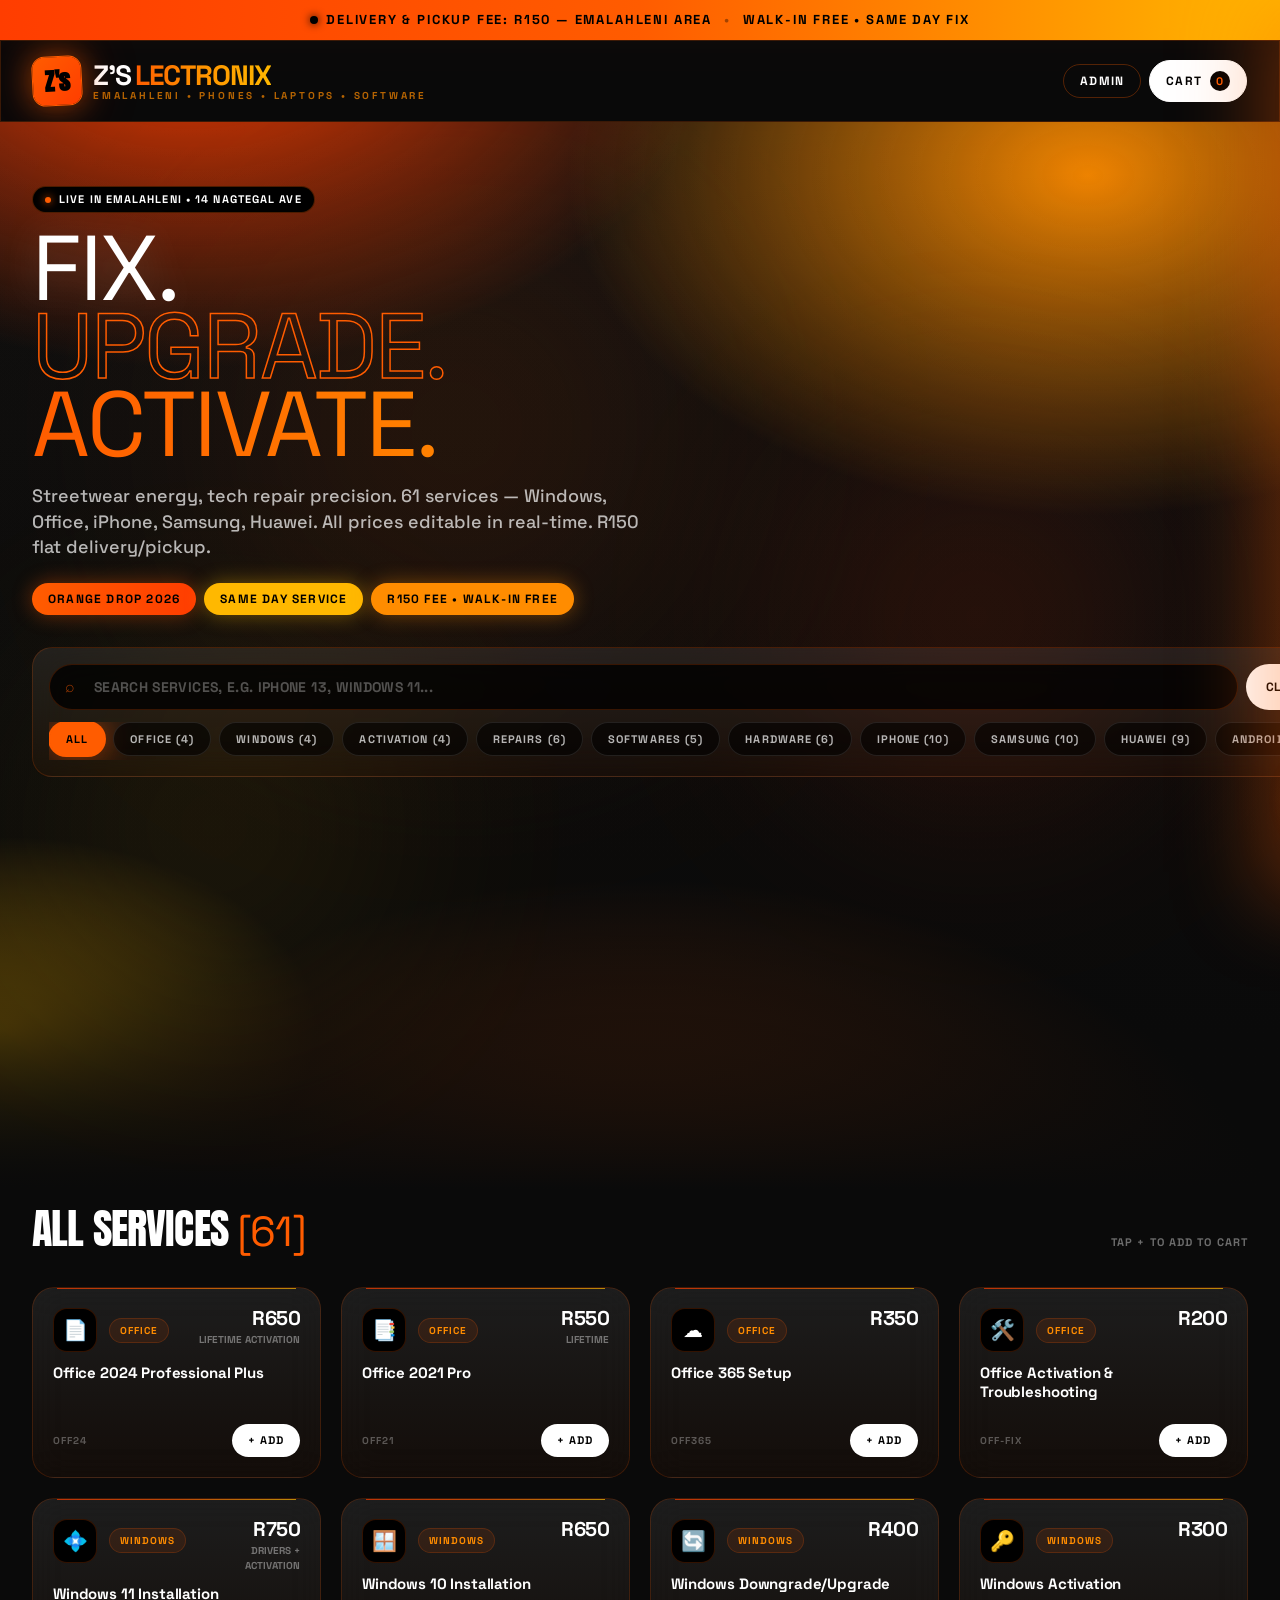
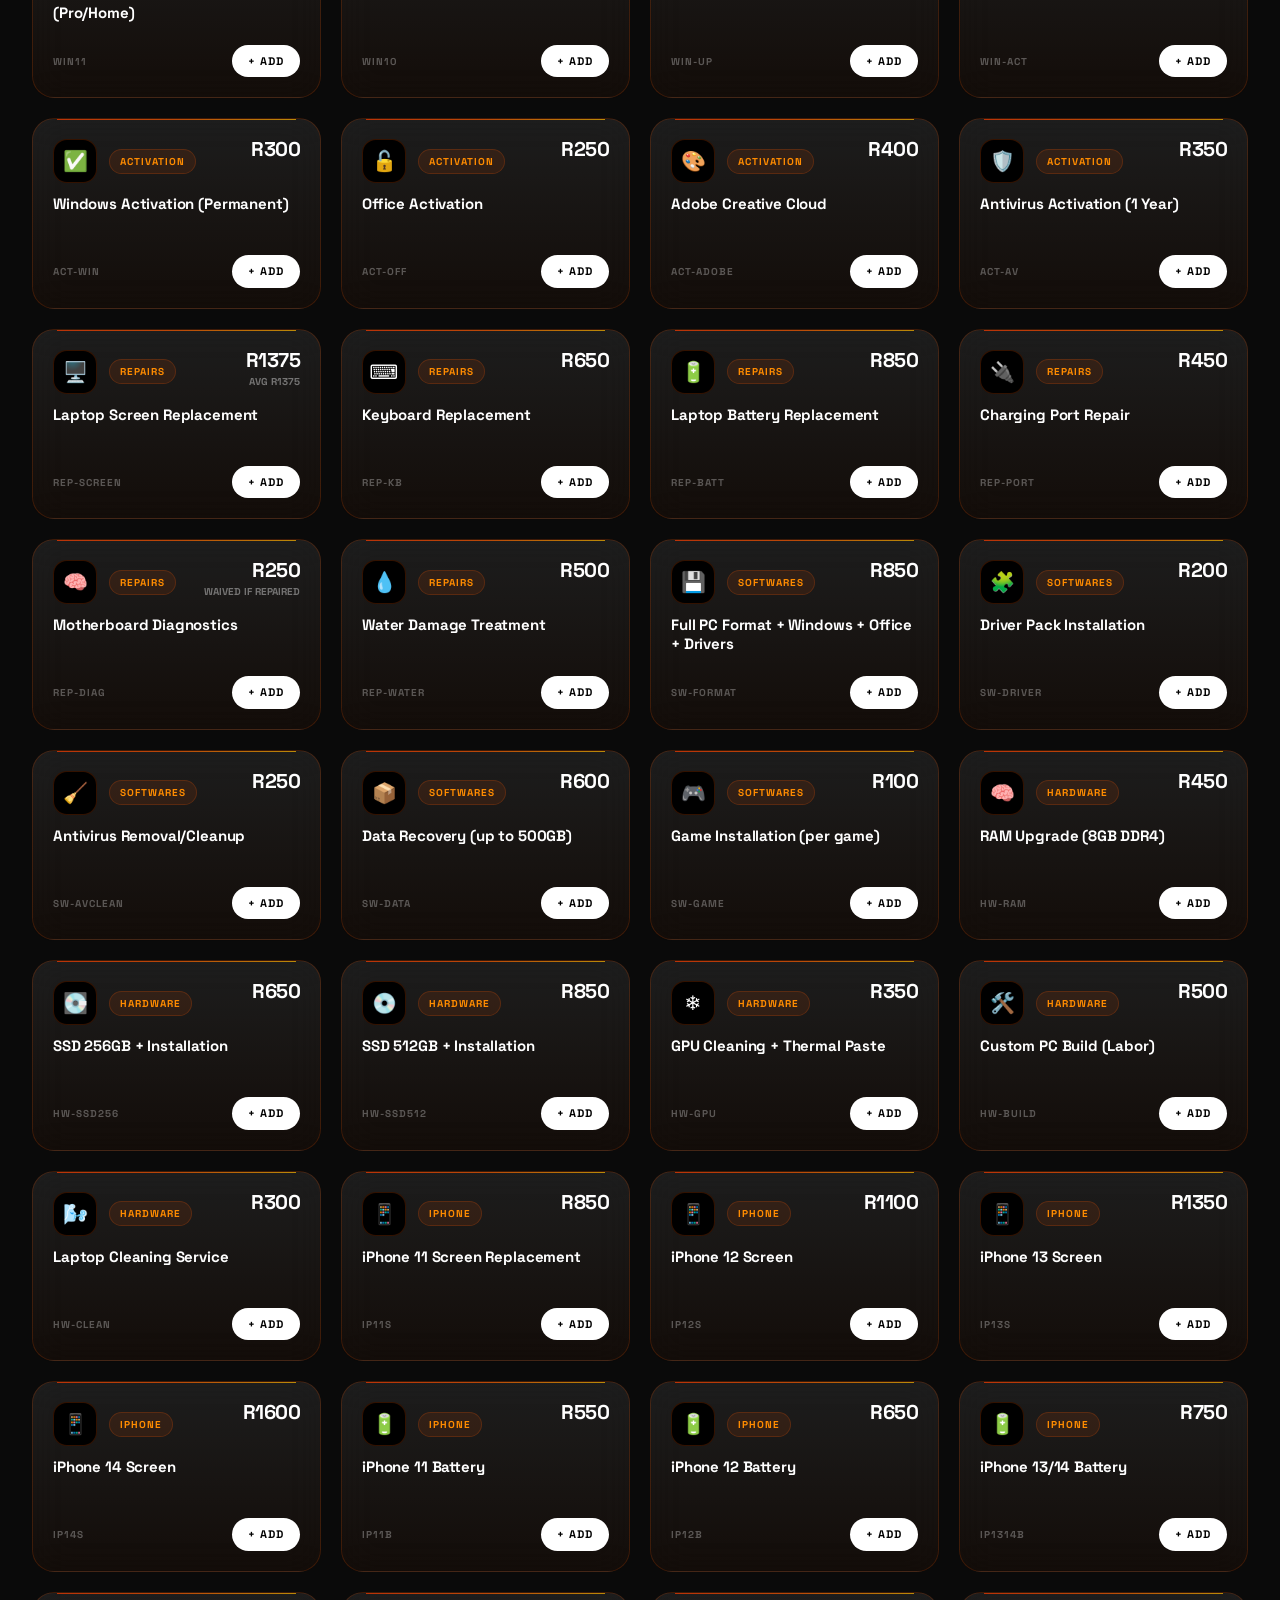
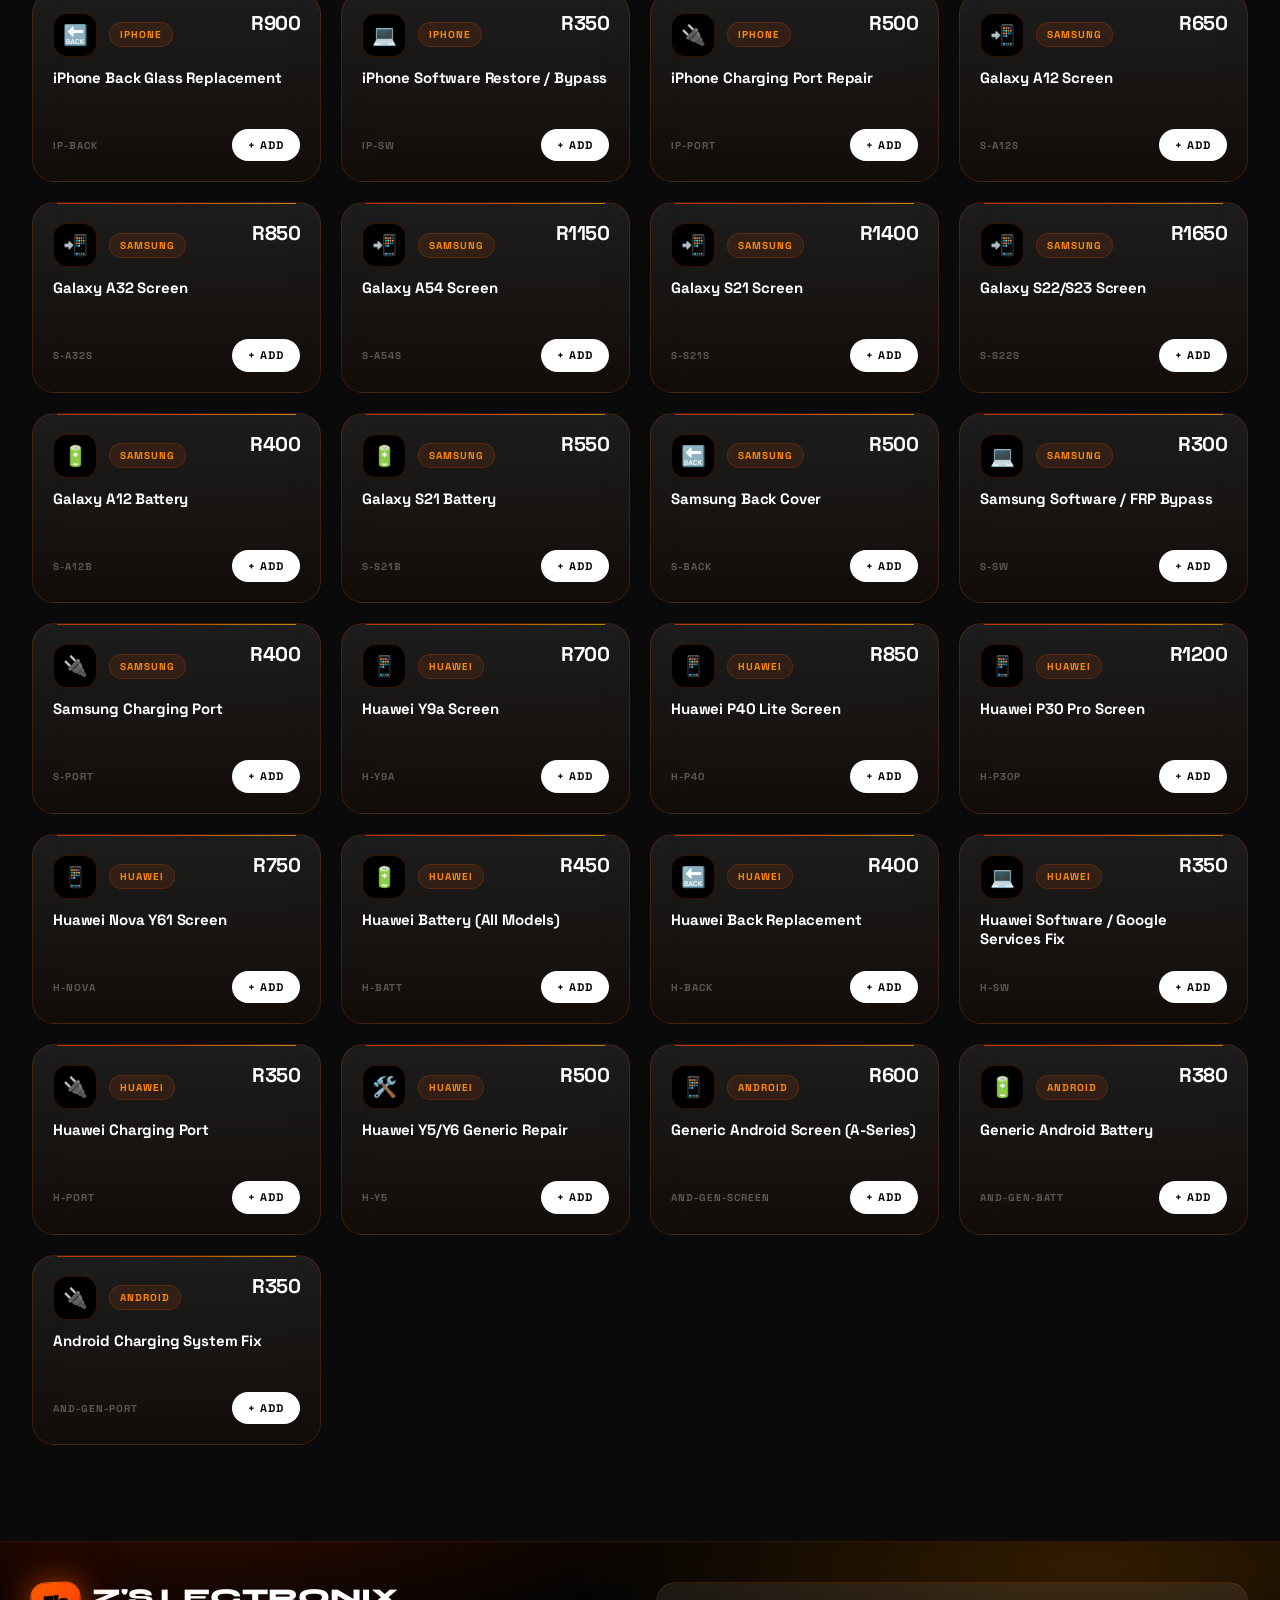
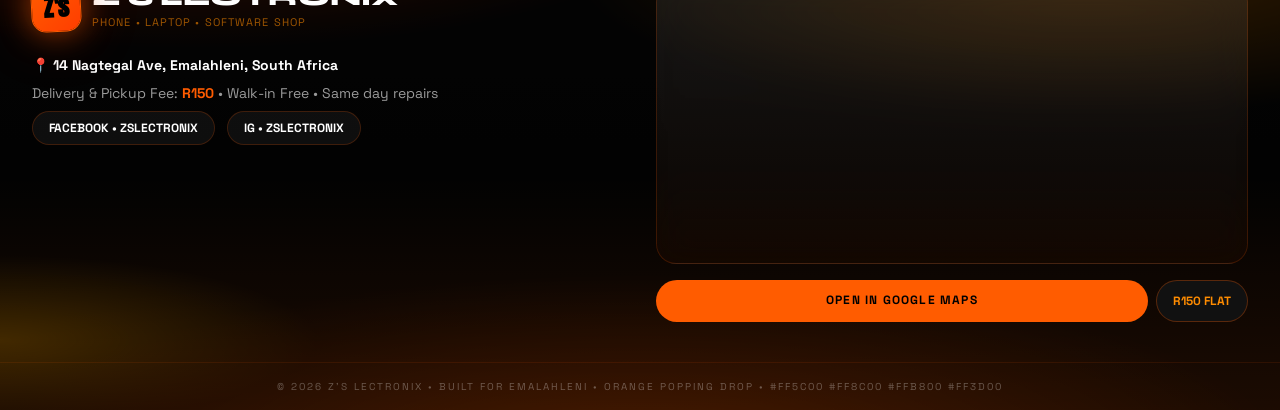
==== Lectronix-Popping-Store (2).html @ a2799ff1 "Add files via upload" ====
<!DOCTYPE html>
<html lang="en">
<head>
  <meta charset="UTF-8">
  <meta name="viewport" content="width=device-width, initial-scale=1">
  <title>React Artifact</title>
  <style>*,:after,:before{--tw-border-spacing-x:0;--tw-border-spacing-y:0;--tw-translate-x:0;--tw-translate-y:0;--tw-rotate:0;--tw-skew-x:0;--tw-skew-y:0;--tw-scale-x:1;--tw-scale-y:1;--tw-pan-x: ;--tw-pan-y: ;--tw-pinch-zoom: ;--tw-scroll-snap-strictness:proximity;--tw-gradient-from-position: ;--tw-gradient-via-position: ;--tw-gradient-to-position: ;--tw-ordinal: ;--tw-slashed-zero: ;--tw-numeric-figure: ;--tw-numeric-spacing: ;--tw-numeric-fraction: ;--tw-ring-inset: ;--tw-ring-offset-width:0px;--tw-ring-offset-color:#fff;--tw-ring-color:rgba(59,130,246,.5);--tw-ring-offset-shadow:0 0 #0000;--tw-ring-shadow:0 0 #0000;--tw-shadow:0 0 #0000;--tw-shadow-colored:0 0 #0000;--tw-blur: ;--tw-brightness: ;--tw-contrast: ;--tw-grayscale: ;--tw-hue-rotate: ;--tw-invert: ;--tw-saturate: ;--tw-sepia: ;--tw-drop-shadow: ;--tw-backdrop-blur: ;--tw-backdrop-brightness: ;--tw-backdrop-contrast: ;--tw-backdrop-grayscale: ;--tw-backdrop-hue-rotate: ;--tw-backdrop-invert: ;--tw-backdrop-opacity: ;--tw-backdrop-saturate: ;--tw-backdrop-sepia: ;--tw-contain-size: ;--tw-contain-layout: ;--tw-contain-paint: ;--tw-contain-style: }::backdrop{--tw-border-spacing-x:0;--tw-border-spacing-y:0;--tw-translate-x:0;--tw-translate-y:0;--tw-rotate:0;--tw-skew-x:0;--tw-skew-y:0;--tw-scale-x:1;--tw-scale-y:1;--tw-pan-x: ;--tw-pan-y: ;--tw-pinch-zoom: ;--tw-scroll-snap-strictness:proximity;--tw-gradient-from-position: ;--tw-gradient-via-position: ;--tw-gradient-to-position: ;--tw-ordinal: ;--tw-slashed-zero: ;--tw-numeric-figure: ;--tw-numeric-spacing: ;--tw-numeric-fraction: ;--tw-ring-inset: ;--tw-ring-offset-width:0px;--tw-ring-offset-color:#fff;--tw-ring-color:rgba(59,130,246,.5);--tw-ring-offset-shadow:0 0 #0000;--tw-ring-shadow:0 0 #0000;--tw-shadow:0 0 #0000;--tw-shadow-colored:0 0 #0000;--tw-blur: ;--tw-brightness: ;--tw-contrast: ;--tw-grayscale: ;--tw-hue-rotate: ;--tw-invert: ;--tw-saturate: ;--tw-sepia: ;--tw-drop-shadow: ;--tw-backdrop-blur: ;--tw-backdrop-brightness: ;--tw-backdrop-contrast: ;--tw-backdrop-grayscale: ;--tw-backdrop-hue-rotate: ;--tw-backdrop-invert: ;--tw-backdrop-opacity: ;--tw-backdrop-saturate: ;--tw-backdrop-sepia: ;--tw-contain-size: ;--tw-contain-layout: ;--tw-contain-paint: ;--tw-contain-style: }/*! tailwindcss v3.4.18 | MIT License | https://tailwindcss.com*/*,:after,:before{box-sizing:border-box;border:0 solid #e5e7eb}:after,:before{--tw-content:""}:host,html{line-height:1.5;-webkit-text-size-adjust:100%;-moz-tab-size:4;-o-tab-size:4;tab-size:4;font-family:ui-sans-serif,system-ui,sans-serif,Apple Color Emoji,Segoe UI Emoji,Segoe UI Symbol,Noto Color Emoji;font-feature-settings:normal;font-variation-settings:normal;-webkit-tap-highlight-color:transparent}body{line-height:inherit}hr{height:0;color:inherit;border-top-width:1px}abbr:where([title]){-webkit-text-decoration:underline dotted;text-decoration:underline dotted}h1,h2,h3,h4,h5,h6{font-size:inherit;font-weight:inherit}a{color:inherit;text-decoration:inherit}b,strong{font-weight:bolder}code,kbd,pre,samp{font-family:ui-monospace,SFMono-Regular,Menlo,Monaco,Consolas,Liberation Mono,Courier New,monospace;font-feature-settings:normal;font-variation-settings:normal;font-size:1em}small{font-size:80%}sub,sup{font-size:75%;line-height:0;position:relative;vertical-align:baseline}sub{bottom:-.25em}sup{top:-.5em}table{text-indent:0;border-color:inherit;border-collapse:collapse}button,input,optgroup,select,textarea{font-family:inherit;font-feature-settings:inherit;font-variation-settings:inherit;font-size:100%;font-weight:inherit;line-height:inherit;letter-spacing:inherit;color:inherit;margin:0;padding:0}button,select{text-transform:none}button,input:where([type=button]),input:where([type=reset]),input:where([type=submit]){-webkit-appearance:button;background-color:transparent;background-image:none}:-moz-focusring{outline:auto}:-moz-ui-invalid{box-shadow:none}progress{vertical-align:baseline}::-webkit-inner-spin-button,::-webkit-outer-spin-button{height:auto}[type=search]{-webkit-appearance:textfield;outline-offset:-2px}::-webkit-search-decoration{-webkit-appearance:none}::-webkit-file-upload-button{-webkit-appearance:button;font:inherit}summary{display:list-item}blockquote,dd,dl,figure,h1,h2,h3,h4,h5,h6,hr,p,pre{margin:0}fieldset{margin:0}fieldset,legend{padding:0}menu,ol,ul{list-style:none;margin:0;padding:0}dialog{padding:0}textarea{resize:vertical}input::-moz-placeholder,textarea::-moz-placeholder{opacity:1;color:#9ca3af}input::placeholder,textarea::placeholder{opacity:1;color:#9ca3af}[role=button],button{cursor:pointer}:disabled{cursor:default}audio,canvas,embed,iframe,img,object,svg,video{display:block;vertical-align:middle}img,video{max-width:100%;height:auto}[hidden]:where(:not([hidden=until-found])){display:none}.pointer-events-none{pointer-events:none}.pointer-events-auto{pointer-events:auto}.fixed{position:fixed}.absolute{position:absolute}.relative{position:relative}.sticky{position:sticky}.inset-0{inset:0}.-bottom-12{bottom:-3rem}.-left-12{left:-3rem}.-right-10{right:-2.5rem}.-right-16{right:-4rem}.-right-8{right:-2rem}.-top-10{top:-2.5rem}.-top-16{top:-4rem}.-top-8{top:-2rem}.bottom-6{bottom:1.5rem}.bottom-\[20\%\]{bottom:20%}.left-1\/2{left:50%}.left-4{left:1rem}.left-6{left:1.5rem}.left-\[20\%\]{left:20%}.left-\[5\%\]{left:5%}.right-0{right:0}.right-6{right:1.5rem}.right-\[10\%\]{right:10%}.top-0{top:0}.top-1\/2{top:50%}.top-\[10\%\]{top:10%}.top-\[30\%\]{top:30%}.-z-10{z-index:-10}.z-\[100\]{z-index:100}.z-\[60\]{z-index:60}.z-\[80\]{z-index:80}.z-\[90\]{z-index:90}.z-\[95\]{z-index:95}.mx-auto{margin-right:auto}.ml-auto,.mx-auto{margin-left:auto}.mt-0\.5{margin-top:.125rem}.mt-1{margin-top:.25rem}.mt-2{margin-top:.5rem}.mt-3{margin-top:.75rem}.mt-4{margin-top:1rem}.mt-5{margin-top:1.25rem}.mt-6{margin-top:1.5rem}.mt-8{margin-top:2rem}.mt-auto{margin-top:auto}.block{display:block}.flex{display:flex}.inline-flex{display:inline-flex}.grid{display:grid}.hidden{display:none}.h-1\.5{height:.375rem}.h-10{height:2.5rem}.h-11{height:2.75rem}.h-12{height:3rem}.h-2{height:.5rem}.h-32{height:8rem}.h-48{height:12rem}.h-5{height:1.25rem}.h-6{height:1.5rem}.h-64{height:16rem}.h-7{height:1.75rem}.h-9{height:2.25rem}.h-\[1px\]{height:1px}.h-\[200px\]{height:200px}.h-\[280px\]{height:280px}.h-\[300px\]{height:300px}.h-\[350px\]{height:350px}.h-\[400px\]{height:400px}.h-full{height:100%}.max-h-\[260px\]{max-height:260px}.min-h-\[48px\]{min-height:48px}.min-h-screen{min-height:100vh}.w-1\.5{width:.375rem}.w-10{width:2.5rem}.w-11{width:2.75rem}.w-12{width:3rem}.w-2{width:.5rem}.w-32{width:8rem}.w-48{width:12rem}.w-5{width:1.25rem}.w-6{width:1.5rem}.w-64{width:16rem}.w-7{width:1.75rem}.w-9{width:2.25rem}.w-\[300px\]{width:300px}.w-\[350px\]{width:350px}.w-\[400px\]{width:400px}.w-\[84px\]{width:84px}.w-full{width:100%}.min-w-0{min-width:0}.max-w-\[1440px\]{max-width:1440px}.max-w-\[380px\]{max-width:380px}.max-w-\[440px\]{max-width:440px}.max-w-\[52ch\]{max-width:52ch}.max-w-\[560px\]{max-width:560px}.max-w-full{max-width:100%}.flex-1{flex:1 1 0%}.-translate-x-1\/2{--tw-translate-x:-50%}.-translate-x-1\/2,.-translate-y-1\/2{transform:translate(var(--tw-translate-x),var(--tw-translate-y)) rotate(var(--tw-rotate)) skewX(var(--tw-skew-x)) skewY(var(--tw-skew-y)) scaleX(var(--tw-scale-x)) scaleY(var(--tw-scale-y))}.-translate-y-1\/2{--tw-translate-y:-50%}.translate-x-0{--tw-translate-x:0px}.translate-x-0,.translate-x-full{transform:translate(var(--tw-translate-x),var(--tw-translate-y)) rotate(var(--tw-rotate)) skewX(var(--tw-skew-x)) skewY(var(--tw-skew-y)) scaleX(var(--tw-scale-x)) scaleY(var(--tw-scale-y))}.translate-x-full{--tw-translate-x:100%}.-rotate-3{--tw-rotate:-3deg}.-rotate-3,.scale-125{transform:translate(var(--tw-translate-x),var(--tw-translate-y)) rotate(var(--tw-rotate)) skewX(var(--tw-skew-x)) skewY(var(--tw-skew-y)) scaleX(var(--tw-scale-x)) scaleY(var(--tw-scale-y))}.scale-125{--tw-scale-x:1.25;--tw-scale-y:1.25}.transform{transform:translate(var(--tw-translate-x),var(--tw-translate-y)) rotate(var(--tw-rotate)) skewX(var(--tw-skew-x)) skewY(var(--tw-skew-y)) scaleX(var(--tw-scale-x)) scaleY(var(--tw-scale-y))}@keyframes ping{75%,to{transform:scale(2);opacity:0}}.animate-ping{animation:ping 1s cubic-bezier(0,0,.2,1) infinite}@keyframes pulse{50%{opacity:.5}}.animate-pulse{animation:pulse 2s cubic-bezier(.4,0,.6,1) infinite}.grid-cols-1{grid-template-columns:repeat(1,minmax(0,1fr))}.grid-cols-2{grid-template-columns:repeat(2,minmax(0,1fr))}.grid-cols-3{grid-template-columns:repeat(3,minmax(0,1fr))}.flex-col{flex-direction:column}.flex-wrap{flex-wrap:wrap}.items-start{align-items:flex-start}.items-center{align-items:center}.items-baseline{align-items:baseline}.justify-center{justify-content:center}.justify-between{justify-content:space-between}.gap-1{gap:.25rem}.gap-2{gap:.5rem}.gap-3{gap:.75rem}.gap-4{gap:1rem}.gap-8{gap:2rem}.space-y-1>:not([hidden])~:not([hidden]){--tw-space-y-reverse:0;margin-top:calc(.25rem*(1 - var(--tw-space-y-reverse)));margin-bottom:calc(.25rem*var(--tw-space-y-reverse))}.space-y-2>:not([hidden])~:not([hidden]){--tw-space-y-reverse:0;margin-top:calc(.5rem*(1 - var(--tw-space-y-reverse)));margin-bottom:calc(.5rem*var(--tw-space-y-reverse))}.space-y-3>:not([hidden])~:not([hidden]){--tw-space-y-reverse:0;margin-top:calc(.75rem*(1 - var(--tw-space-y-reverse)));margin-bottom:calc(.75rem*var(--tw-space-y-reverse))}.space-y-4>:not([hidden])~:not([hidden]){--tw-space-y-reverse:0;margin-top:calc(1rem*(1 - var(--tw-space-y-reverse)));margin-bottom:calc(1rem*var(--tw-space-y-reverse))}.overflow-auto{overflow:auto}.overflow-hidden{overflow:hidden}.overflow-clip{overflow:clip}.truncate{overflow:hidden;text-overflow:ellipsis}.truncate,.whitespace-nowrap{white-space:nowrap}.whitespace-pre-wrap{white-space:pre-wrap}.rounded-\[12px\]{border-radius:12px}.rounded-\[14px\]{border-radius:14px}.rounded-\[16px\]{border-radius:16px}.rounded-\[18px\]{border-radius:18px}.rounded-\[20px\]{border-radius:20px}.rounded-\[22px\]{border-radius:22px}.rounded-\[24px\]{border-radius:24px}.rounded-full{border-radius:9999px}.border{border-width:1px}.border-0{border-width:0}.border-b{border-bottom-width:1px}.border-l{border-left-width:1px}.border-t{border-top-width:1px}.border-\[\#FF5C00\]{--tw-border-opacity:1;border-color:rgb(255 92 0/var(--tw-border-opacity,1))}.border-\[\#FF5C00\]\/10{border-color:rgba(255,92,0,.1)}.border-\[\#FF5C00\]\/20{border-color:rgba(255,92,0,.2)}.border-\[\#FF5C00\]\/30{border-color:rgba(255,92,0,.3)}.border-\[\#FF5C00\]\/40{border-color:rgba(255,92,0,.4)}.border-\[\#FF5C00\]\/50{border-color:rgba(255,92,0,.5)}.border-white{--tw-border-opacity:1;border-color:rgb(255 255 255/var(--tw-border-opacity,1))}.border-white\/10{border-color:hsla(0,0%,100%,.1)}.border-white\/15{border-color:hsla(0,0%,100%,.15)}.bg-\[\#0A0A0A\]{--tw-bg-opacity:1;background-color:rgb(10 10 10/var(--tw-bg-opacity,1))}.bg-\[\#111111\]{--tw-bg-opacity:1;background-color:rgb(17 17 17/var(--tw-bg-opacity,1))}.bg-\[\#111111\]\/60{background-color:hsla(0,0%,7%,.6)}.bg-\[\#111111\]\/80{background-color:hsla(0,0%,7%,.8)}.bg-\[\#111111\]\/90{background-color:hsla(0,0%,7%,.9)}.bg-\[\#FF3D00\]{--tw-bg-opacity:1;background-color:rgb(255 61 0/var(--tw-bg-opacity,1))}.bg-\[\#FF5C00\]{--tw-bg-opacity:1;background-color:rgb(255 92 0/var(--tw-bg-opacity,1))}.bg-\[\#FF5C00\]\/10{background-color:rgba(255,92,0,.1)}.bg-\[\#FF8C00\]{--tw-bg-opacity:1;background-color:rgb(255 140 0/var(--tw-bg-opacity,1))}.bg-\[\#FFB800\]{--tw-bg-opacity:1;background-color:rgb(255 184 0/var(--tw-bg-opacity,1))}.bg-black{--tw-bg-opacity:1;background-color:rgb(0 0 0/var(--tw-bg-opacity,1))}.bg-black\/60{background-color:rgba(0,0,0,.6)}.bg-black\/70{background-color:rgba(0,0,0,.7)}.bg-black\/80{background-color:rgba(0,0,0,.8)}.bg-transparent{background-color:transparent}.bg-white{--tw-bg-opacity:1;background-color:rgb(255 255 255/var(--tw-bg-opacity,1))}.bg-white\/10{background-color:hsla(0,0%,100%,.1)}.bg-white\/5{background-color:hsla(0,0%,100%,.05)}.bg-gradient-to-b{background-image:linear-gradient(to bottom,var(--tw-gradient-stops))}.bg-gradient-to-br{background-image:linear-gradient(to bottom right,var(--tw-gradient-stops))}.bg-gradient-to-r{background-image:linear-gradient(to right,var(--tw-gradient-stops))}.bg-gradient-to-t{background-image:linear-gradient(to top,var(--tw-gradient-stops))}.from-\[\#FF3D00\]{--tw-gradient-from:#ff3d00 var(--tw-gradient-from-position);--tw-gradient-to:rgba(255,61,0,0) var(--tw-gradient-to-position);--tw-gradient-stops:var(--tw-gradient-from),var(--tw-gradient-to)}.from-\[\#FF5C00\]{--tw-gradient-from:#ff5c00 var(--tw-gradient-from-position);--tw-gradient-to:rgba(255,92,0,0) var(--tw-gradient-to-position);--tw-gradient-stops:var(--tw-gradient-from),var(--tw-gradient-to)}.from-\[\#FF5C00\]\/10{--tw-gradient-from:rgba(255,92,0,.1) var(--tw-gradient-from-position);--tw-gradient-to:rgba(255,92,0,0) var(--tw-gradient-to-position);--tw-gradient-stops:var(--tw-gradient-from),var(--tw-gradient-to)}.from-\[\#FF5C00\]\/20{--tw-gradient-from:rgba(255,92,0,.2) var(--tw-gradient-from-position);--tw-gradient-to:rgba(255,92,0,0) var(--tw-gradient-to-position);--tw-gradient-stops:var(--tw-gradient-from),var(--tw-gradient-to)}.from-transparent{--tw-gradient-from:transparent var(--tw-gradient-from-position);--tw-gradient-to:transparent var(--tw-gradient-to-position);--tw-gradient-stops:var(--tw-gradient-from),var(--tw-gradient-to)}.via-\[\#0A0A0A\]\/20{--tw-gradient-to:hsla(0,0%,4%,0) var(--tw-gradient-to-position);--tw-gradient-stops:var(--tw-gradient-from),hsla(0,0%,4%,.2) var(--tw-gradient-via-position),var(--tw-gradient-to)}.via-\[\#FF5C00\]{--tw-gradient-to:rgba(255,92,0,0) var(--tw-gradient-to-position);--tw-gradient-stops:var(--tw-gradient-from),#ff5c00 var(--tw-gradient-via-position),var(--tw-gradient-to)}.via-transparent{--tw-gradient-to:transparent var(--tw-gradient-to-position);--tw-gradient-stops:var(--tw-gradient-from),transparent var(--tw-gradient-via-position),var(--tw-gradient-to)}.to-\[\#0A0A0A\]{--tw-gradient-to:#0a0a0a var(--tw-gradient-to-position)}.to-\[\#FF3D00\]{--tw-gradient-to:#ff3d00 var(--tw-gradient-to-position)}.to-\[\#FF8C00\]{--tw-gradient-to:#ff8c00 var(--tw-gradient-to-position)}.to-\[\#FFB800\]{--tw-gradient-to:#ffb800 var(--tw-gradient-to-position)}.to-\[\#FFB800\]\/15{--tw-gradient-to:rgba(255,184,0,.15) var(--tw-gradient-to-position)}.to-transparent{--tw-gradient-to:transparent var(--tw-gradient-to-position)}.p-3{padding:.75rem}.p-4{padding:1rem}.p-5{padding:1.25rem}.p-6{padding:1.5rem}.px-1{padding-left:.25rem;padding-right:.25rem}.px-2{padding-left:.5rem;padding-right:.5rem}.px-2\.5{padding-left:.625rem;padding-right:.625rem}.px-3{padding-left:.75rem;padding-right:.75rem}.px-4{padding-left:1rem;padding-right:1rem}.px-5{padding-left:1.25rem;padding-right:1.25rem}.py-1{padding-top:.25rem;padding-bottom:.25rem}.py-1\.5{padding-top:.375rem;padding-bottom:.375rem}.py-10{padding-top:2.5rem;padding-bottom:2.5rem}.py-16{padding-top:4rem;padding-bottom:4rem}.py-2{padding-top:.5rem;padding-bottom:.5rem}.py-2\.5{padding-top:.625rem;padding-bottom:.625rem}.py-3{padding-top:.75rem;padding-bottom:.75rem}.py-3\.5{padding-top:.875rem;padding-bottom:.875rem}.py-4{padding-top:1rem;padding-bottom:1rem}.pb-1{padding-bottom:.25rem}.pb-24{padding-bottom:6rem}.pl-11{padding-left:2.75rem}.pr-4{padding-right:1rem}.pt-2{padding-top:.5rem}.text-left{text-align:left}.text-center{text-align:center}.text-right{text-align:right}.text-2xl{font-size:1.5rem;line-height:2rem}.text-3xl{font-size:1.875rem;line-height:2.25rem}.text-6xl{font-size:3.75rem;line-height:1}.text-\[10px\]{font-size:10px}.text-\[11px\]{font-size:11px}.text-\[12px\]{font-size:12px}.text-\[12vw\]{font-size:12vw}.text-\[13px\]{font-size:13px}.text-\[14px\]{font-size:14px}.text-\[15px\]{font-size:15px}.text-\[18px\]{font-size:18px}.text-\[20px\]{font-size:20px}.text-\[22px\]{font-size:22px}.text-\[28px\]{font-size:28px}.text-lg{font-size:1.125rem;line-height:1.75rem}.text-sm{font-size:.875rem;line-height:1.25rem}.text-xl{font-size:1.25rem;line-height:1.75rem}.text-xs{font-size:.75rem;line-height:1rem}.font-black{font-weight:900}.font-bold{font-weight:700}.font-extrabold{font-weight:800}.font-medium{font-weight:500}.uppercase{text-transform:uppercase}.leading-\[0\.85\]{line-height:.85}.leading-\[1\.25\]{line-height:1.25}.leading-\[1\.4\]{line-height:1.4}.leading-\[1\.5\]{line-height:1.5}.leading-none{line-height:1}.leading-tight{line-height:1.25}.tracking-\[-0\.01em\]{letter-spacing:-.01em}.tracking-\[-0\.03em\]{letter-spacing:-.03em}.tracking-\[-0\.04em\]{letter-spacing:-.04em}.tracking-\[-0\.06em\]{letter-spacing:-.06em}.tracking-\[0\.14em\]{letter-spacing:.14em}.tracking-\[0\.15em\]{letter-spacing:.15em}.tracking-\[0\.28em\]{letter-spacing:.28em}.tracking-\[0\.2em\]{letter-spacing:.2em}.tracking-tight{letter-spacing:-.025em}.tracking-wide{letter-spacing:.025em}.tracking-widest{letter-spacing:.1em}.text-\[\#FF5C00\]{--tw-text-opacity:1;color:rgb(255 92 0/var(--tw-text-opacity,1))}.text-\[\#FF5C00\]\/60{color:rgba(255,92,0,.6)}.text-\[\#FF5C00\]\/70{color:rgba(255,92,0,.7)}.text-\[\#FF8C00\]{--tw-text-opacity:1;color:rgb(255 140 0/var(--tw-text-opacity,1))}.text-\[\#FF8C00\]\/60{color:rgba(255,140,0,.6)}.text-\[\#FF8C00\]\/70{color:rgba(255,140,0,.7)}.text-\[\#FFB800\]{--tw-text-opacity:1;color:rgb(255 184 0/var(--tw-text-opacity,1))}.text-black{--tw-text-opacity:1;color:rgb(0 0 0/var(--tw-text-opacity,1))}.text-black\/60{color:rgba(0,0,0,.6)}.text-white{--tw-text-opacity:1;color:rgb(255 255 255/var(--tw-text-opacity,1))}.text-white\/30{color:hsla(0,0%,100%,.3)}.text-white\/40{color:hsla(0,0%,100%,.4)}.text-white\/50{color:hsla(0,0%,100%,.5)}.text-white\/60{color:hsla(0,0%,100%,.6)}.text-white\/70{color:hsla(0,0%,100%,.7)}.opacity-0{opacity:0}.opacity-100{opacity:1}.opacity-20{opacity:.2}.opacity-60{opacity:.6}.opacity-70{opacity:.7}.opacity-\[0\.12\]{opacity:.12}.opacity-\[0\.15\]{opacity:.15}.opacity-\[0\.18\]{opacity:.18}.opacity-\[0\.25\]{opacity:.25}.opacity-\[0\.95\]{opacity:.95}.shadow-\[-20px_0_80px_rgba\(255\2c 92\2c 0\2c 0\.35\)\]{--tw-shadow:-20px 0 80px rgba(255,92,0,.35);--tw-shadow-colored:-20px 0 80px var(--tw-shadow-color);box-shadow:var(--tw-ring-offset-shadow,0 0 #0000),var(--tw-ring-shadow,0 0 #0000),var(--tw-shadow)}.shadow-\[0_0_12px_rgba\(255\2c 92\2c 0\2c 0\.5\)\]{--tw-shadow:0 0 12px rgba(255,92,0,.5);--tw-shadow-colored:0 0 12px var(--tw-shadow-color);box-shadow:var(--tw-ring-offset-shadow,0 0 #0000),var(--tw-ring-shadow,0 0 #0000),var(--tw-shadow)}.shadow-\[0_0_12px_rgba\(255\2c 92\2c 0\2c 0\.6\)\]{--tw-shadow:0 0 12px rgba(255,92,0,.6);--tw-shadow-colored:0 0 12px var(--tw-shadow-color);box-shadow:var(--tw-ring-offset-shadow,0 0 #0000),var(--tw-ring-shadow,0 0 #0000),var(--tw-shadow)}.shadow-\[0_0_16px_rgba\(255\2c 92\2c 0\2c 0\.5\)\]{--tw-shadow:0 0 16px rgba(255,92,0,.5);--tw-shadow-colored:0 0 16px var(--tw-shadow-color);box-shadow:var(--tw-ring-offset-shadow,0 0 #0000),var(--tw-ring-shadow,0 0 #0000),var(--tw-shadow)}.shadow-\[0_0_20px_rgba\(255\2c 140\2c 0\2c 0\.4\)\]{--tw-shadow:0 0 20px rgba(255,140,0,.4);--tw-shadow-colored:0 0 20px var(--tw-shadow-color);box-shadow:var(--tw-ring-offset-shadow,0 0 #0000),var(--tw-ring-shadow,0 0 #0000),var(--tw-shadow)}.shadow-\[0_0_20px_rgba\(255\2c 184\2c 0\2c 0\.4\)\]{--tw-shadow:0 0 20px rgba(255,184,0,.4);--tw-shadow-colored:0 0 20px var(--tw-shadow-color);box-shadow:var(--tw-ring-offset-shadow,0 0 #0000),var(--tw-ring-shadow,0 0 #0000),var(--tw-shadow)}.shadow-\[0_0_20px_rgba\(255\2c 255\2c 255\2c 0\.3\)\]{--tw-shadow:0 0 20px hsla(0,0%,100%,.3);--tw-shadow-colored:0 0 20px var(--tw-shadow-color);box-shadow:var(--tw-ring-offset-shadow,0 0 #0000),var(--tw-ring-shadow,0 0 #0000),var(--tw-shadow)}.shadow-\[0_0_20px_rgba\(255\2c 92\2c 0\2c 0\.4\)\]{--tw-shadow:0 0 20px rgba(255,92,0,.4);--tw-shadow-colored:0 0 20px var(--tw-shadow-color);box-shadow:var(--tw-ring-offset-shadow,0 0 #0000),var(--tw-ring-shadow,0 0 #0000),var(--tw-shadow)}.shadow-\[0_0_20px_rgba\(255\2c 92\2c 0\2c 0\.5\)\]{--tw-shadow:0 0 20px rgba(255,92,0,.5);--tw-shadow-colored:0 0 20px var(--tw-shadow-color);box-shadow:var(--tw-ring-offset-shadow,0 0 #0000),var(--tw-ring-shadow,0 0 #0000),var(--tw-shadow)}.shadow-\[0_0_24px_rgba\(255\2c 92\2c 0\2c 0\.5\)\]{--tw-shadow:0 0 24px rgba(255,92,0,.5);--tw-shadow-colored:0 0 24px var(--tw-shadow-color);box-shadow:var(--tw-ring-offset-shadow,0 0 #0000),var(--tw-ring-shadow,0 0 #0000),var(--tw-shadow)}.shadow-\[0_0_24px_rgba\(255\2c 92\2c 0\2c 0\.6\)\]{--tw-shadow:0 0 24px rgba(255,92,0,.6);--tw-shadow-colored:0 0 24px var(--tw-shadow-color);box-shadow:var(--tw-ring-offset-shadow,0 0 #0000),var(--tw-ring-shadow,0 0 #0000),var(--tw-shadow)}.shadow-\[0_0_8px_\#FF5C00\]{--tw-shadow:0 0 8px #ff5c00;--tw-shadow-colored:0 0 8px var(--tw-shadow-color)}.shadow-\[0_0_8px_\#FF5C00\],.shadow-\[0_0_8px_black\]{box-shadow:var(--tw-ring-offset-shadow,0 0 #0000),var(--tw-ring-shadow,0 0 #0000),var(--tw-shadow)}.shadow-\[0_0_8px_black\]{--tw-shadow:0 0 8px #000;--tw-shadow-colored:0 0 8px var(--tw-shadow-color)}.shadow-\[0_4px_20px_rgba\(255\2c 92\2c 0\2c 0\.4\)\]{--tw-shadow:0 4px 20px rgba(255,92,0,.4);--tw-shadow-colored:0 4px 20px var(--tw-shadow-color);box-shadow:var(--tw-ring-offset-shadow,0 0 #0000),var(--tw-ring-shadow,0 0 #0000),var(--tw-shadow)}.blur{--tw-blur:blur(8px)}.blur,.blur-\[120px\]{filter:var(--tw-blur) var(--tw-brightness) var(--tw-contrast) var(--tw-grayscale) var(--tw-hue-rotate) var(--tw-invert) var(--tw-saturate) var(--tw-sepia) var(--tw-drop-shadow)}.blur-\[120px\]{--tw-blur:blur(120px)}.blur-\[130px\]{--tw-blur:blur(130px)}.blur-\[130px\],.blur-\[140px\]{filter:var(--tw-blur) var(--tw-brightness) var(--tw-contrast) var(--tw-grayscale) var(--tw-hue-rotate) var(--tw-invert) var(--tw-saturate) var(--tw-sepia) var(--tw-drop-shadow)}.blur-\[140px\]{--tw-blur:blur(140px)}.blur-\[18px\]{--tw-blur:blur(18px)}.blur-\[18px\],.blur-\[50px\]{filter:var(--tw-blur) var(--tw-brightness) var(--tw-contrast) var(--tw-grayscale) var(--tw-hue-rotate) var(--tw-invert) var(--tw-saturate) var(--tw-sepia) var(--tw-drop-shadow)}.blur-\[50px\]{--tw-blur:blur(50px)}.blur-\[60px\]{--tw-blur:blur(60px)}.blur-\[60px\],.blur-\[80px\]{filter:var(--tw-blur) var(--tw-brightness) var(--tw-contrast) var(--tw-grayscale) var(--tw-hue-rotate) var(--tw-invert) var(--tw-saturate) var(--tw-sepia) var(--tw-drop-shadow)}.blur-\[80px\]{--tw-blur:blur(80px)}.contrast-\[1\.1\]{--tw-contrast:contrast(1.1)}.contrast-\[1\.1\],.drop-shadow-\[0_0_20px_rgba\(255\2c 255\2c 255\2c 0\.15\)\]{filter:var(--tw-blur) var(--tw-brightness) var(--tw-contrast) var(--tw-grayscale) var(--tw-hue-rotate) var(--tw-invert) var(--tw-saturate) var(--tw-sepia) var(--tw-drop-shadow)}.drop-shadow-\[0_0_20px_rgba\(255\2c 255\2c 255\2c 0\.15\)\]{--tw-drop-shadow:drop-shadow(0 0 20px hsla(0,0%,100%,.15))}.grayscale{--tw-grayscale:grayscale(100%)}.grayscale,.sepia-\[0\.2\]{filter:var(--tw-blur) var(--tw-brightness) var(--tw-contrast) var(--tw-grayscale) var(--tw-hue-rotate) var(--tw-invert) var(--tw-saturate) var(--tw-sepia) var(--tw-drop-shadow)}.sepia-\[0\.2\]{--tw-sepia:sepia(0.2)}.filter{filter:var(--tw-blur) var(--tw-brightness) var(--tw-contrast) var(--tw-grayscale) var(--tw-hue-rotate) var(--tw-invert) var(--tw-saturate) var(--tw-sepia) var(--tw-drop-shadow)}.backdrop-blur-\[6px\]{--tw-backdrop-blur:blur(6px)}.backdrop-blur-\[6px\],.backdrop-blur-md{backdrop-filter:var(--tw-backdrop-blur) var(--tw-backdrop-brightness) var(--tw-backdrop-contrast) var(--tw-backdrop-grayscale) var(--tw-backdrop-hue-rotate) var(--tw-backdrop-invert) var(--tw-backdrop-opacity) var(--tw-backdrop-saturate) var(--tw-backdrop-sepia)}.backdrop-blur-md{--tw-backdrop-blur:blur(12px)}.backdrop-filter{backdrop-filter:var(--tw-backdrop-blur) var(--tw-backdrop-brightness) var(--tw-backdrop-contrast) var(--tw-backdrop-grayscale) var(--tw-backdrop-hue-rotate) var(--tw-backdrop-invert) var(--tw-backdrop-opacity) var(--tw-backdrop-saturate) var(--tw-backdrop-sepia)}.transition{transition-property:color,background-color,border-color,text-decoration-color,fill,stroke,opacity,box-shadow,transform,filter,backdrop-filter;transition-timing-function:cubic-bezier(.4,0,.2,1);transition-duration:.15s}.transition-transform{transition-property:transform;transition-timing-function:cubic-bezier(.4,0,.2,1);transition-duration:.15s}.duration-300{transition-duration:.3s}.duration-500{transition-duration:.5s}.ease-in-out{transition-timing-function:cubic-bezier(.4,0,.2,1)}#root,body,html{min-height:100%}body{margin:0;font-family:ui-sans-serif,system-ui,-apple-system,BlinkMacSystemFont,Segoe UI,sans-serif}[role=button]:not([aria-disabled=true]),button:not(:disabled),label[for],select:not(:disabled),summary{cursor:pointer}.selection\:bg-\[\#FF5C00\] ::-moz-selection{--tw-bg-opacity:1;background-color:rgb(255 92 0/var(--tw-bg-opacity,1))}.selection\:bg-\[\#FF5C00\] ::selection{--tw-bg-opacity:1;background-color:rgb(255 92 0/var(--tw-bg-opacity,1))}.selection\:text-black ::-moz-selection{--tw-text-opacity:1;color:rgb(0 0 0/var(--tw-text-opacity,1))}.selection\:text-black ::selection{--tw-text-opacity:1;color:rgb(0 0 0/var(--tw-text-opacity,1))}.selection\:bg-\[\#FF5C00\]::-moz-selection{--tw-bg-opacity:1;background-color:rgb(255 92 0/var(--tw-bg-opacity,1))}.selection\:bg-\[\#FF5C00\]::selection{--tw-bg-opacity:1;background-color:rgb(255 92 0/var(--tw-bg-opacity,1))}.selection\:text-black::-moz-selection{--tw-text-opacity:1;color:rgb(0 0 0/var(--tw-text-opacity,1))}.selection\:text-black::selection{--tw-text-opacity:1;color:rgb(0 0 0/var(--tw-text-opacity,1))}.placeholder\:text-white\/30::-moz-placeholder{color:hsla(0,0%,100%,.3)}.placeholder\:text-white\/30::placeholder{color:hsla(0,0%,100%,.3)}.hover\:border-\[\#FF5C00\]:hover{--tw-border-opacity:1;border-color:rgb(255 92 0/var(--tw-border-opacity,1))}.hover\:border-\[\#FF5C00\]\/40:hover{border-color:rgba(255,92,0,.4)}.hover\:border-\[\#FF5C00\]\/50:hover{border-color:rgba(255,92,0,.5)}.hover\:border-\[\#FF5C00\]\/60:hover{border-color:rgba(255,92,0,.6)}.hover\:bg-\[\#111111\]:hover{--tw-bg-opacity:1;background-color:rgb(17 17 17/var(--tw-bg-opacity,1))}.hover\:bg-\[\#FF5C00\]:hover{--tw-bg-opacity:1;background-color:rgb(255 92 0/var(--tw-bg-opacity,1))}.hover\:bg-\[\#FF5C00\]\/10:hover{background-color:rgba(255,92,0,.1)}.hover\:bg-white:hover{--tw-bg-opacity:1;background-color:rgb(255 255 255/var(--tw-bg-opacity,1))}.hover\:bg-white\/20:hover{background-color:hsla(0,0%,100%,.2)}.hover\:from-white:hover{--tw-gradient-from:#fff var(--tw-gradient-from-position);--tw-gradient-to:hsla(0,0%,100%,0) var(--tw-gradient-to-position);--tw-gradient-stops:var(--tw-gradient-from),var(--tw-gradient-to)}.hover\:to-\[\#FFB800\]:hover{--tw-gradient-to:#ffb800 var(--tw-gradient-to-position)}.hover\:text-\[\#FF8C00\]:hover{--tw-text-opacity:1;color:rgb(255 140 0/var(--tw-text-opacity,1))}.hover\:text-black:hover{--tw-text-opacity:1;color:rgb(0 0 0/var(--tw-text-opacity,1))}.hover\:shadow-\[0_0_16px_rgba\(255\2c 92\2c 0\2c 0\.4\)\]:hover{--tw-shadow:0 0 16px rgba(255,92,0,.4);--tw-shadow-colored:0 0 16px var(--tw-shadow-color);box-shadow:var(--tw-ring-offset-shadow,0 0 #0000),var(--tw-ring-shadow,0 0 #0000),var(--tw-shadow)}.hover\:shadow-\[0_0_16px_rgba\(255\2c 92\2c 0\2c 0\.5\)\]:hover{--tw-shadow:0 0 16px rgba(255,92,0,.5);--tw-shadow-colored:0 0 16px var(--tw-shadow-color);box-shadow:var(--tw-ring-offset-shadow,0 0 #0000),var(--tw-ring-shadow,0 0 #0000),var(--tw-shadow)}.hover\:shadow-\[0_0_20px_rgba\(255\2c 92\2c 0\2c 0\.5\)\]:hover{--tw-shadow:0 0 20px rgba(255,92,0,.5);--tw-shadow-colored:0 0 20px var(--tw-shadow-color);box-shadow:var(--tw-ring-offset-shadow,0 0 #0000),var(--tw-ring-shadow,0 0 #0000),var(--tw-shadow)}.hover\:shadow-\[0_0_24px_rgba\(255\2c 92\2c 0\2c 0\.5\)\]:hover{--tw-shadow:0 0 24px rgba(255,92,0,.5);--tw-shadow-colored:0 0 24px var(--tw-shadow-color);box-shadow:var(--tw-ring-offset-shadow,0 0 #0000),var(--tw-ring-shadow,0 0 #0000),var(--tw-shadow)}.focus\:border-\[\#FF5C00\]:focus{--tw-border-opacity:1;border-color:rgb(255 92 0/var(--tw-border-opacity,1))}.focus\:outline-none:focus{outline:2px solid transparent;outline-offset:2px}.focus\:ring-2:focus{--tw-ring-offset-shadow:var(--tw-ring-inset) 0 0 0 var(--tw-ring-offset-width) var(--tw-ring-offset-color);--tw-ring-shadow:var(--tw-ring-inset) 0 0 0 calc(2px + var(--tw-ring-offset-width)) var(--tw-ring-color);box-shadow:var(--tw-ring-offset-shadow),var(--tw-ring-shadow),var(--tw-shadow,0 0 #0000)}.focus\:ring-\[\#FF5C00\]\/20:focus{--tw-ring-color:rgba(255,92,0,.2)}.group:hover .group-hover\:border-\[\#FF5C00\]\/50{border-color:rgba(255,92,0,.5)}.group:hover .group-hover\:text-\[\#FFB800\]{--tw-text-opacity:1;color:rgb(255 184 0/var(--tw-text-opacity,1))}.group:hover .group-hover\:text-white{--tw-text-opacity:1;color:rgb(255 255 255/var(--tw-text-opacity,1))}.group:hover .group-hover\:opacity-100{opacity:1}@media (min-width:640px){.sm\:grid-cols-2{grid-template-columns:repeat(2,minmax(0,1fr))}}@media (min-width:768px){.md\:inline{display:inline}.md\:h-12{height:3rem}.md\:w-12{width:3rem}.md\:gap-5{gap:1.25rem}.md\:p-4{padding:1rem}.md\:p-5{padding:1.25rem}.md\:p-6{padding:1.5rem}.md\:p-8{padding:2rem}.md\:px-4{padding-left:1rem;padding-right:1rem}.md\:px-6{padding-left:1.5rem;padding-right:1.5rem}.md\:py-16{padding-top:4rem;padding-bottom:4rem}.md\:text-2xl{font-size:1.5rem;line-height:2rem}.md\:text-\[13px\]{font-size:13px}.md\:text-\[18px\]{font-size:18px}.md\:text-\[28px\]{font-size:28px}.md\:text-\[42px\]{font-size:42px}.md\:text-\[84px\]{font-size:84px}.md\:text-xs{font-size:.75rem;line-height:1rem}}@media (min-width:1024px){.lg\:grid-cols-2{grid-template-columns:repeat(2,minmax(0,1fr))}.lg\:grid-cols-3{grid-template-columns:repeat(3,minmax(0,1fr))}.lg\:grid-cols-\[1\.2fr_0\.8fr\]{grid-template-columns:1.2fr .8fr}.lg\:px-8{padding-left:2rem;padding-right:2rem}.lg\:text-\[92px\]{font-size:92px}}@media (min-width:1280px){.xl\:grid-cols-4{grid-template-columns:repeat(4,minmax(0,1fr))}}</style>
</head>
<body>
  <div id="root"></div>
  
  <script type="module">var vf=Object.create;var{getPrototypeOf:yf,defineProperty:Bl,getOwnPropertyNames:gf}=Object;var wf=Object.prototype.hasOwnProperty;var Sn=(e,n,t)=>{t=e!=null?vf(yf(e)):{};let r=n||!e||!e.__esModule?Bl(t,"default",{value:e,enumerable:!0}):t;for(let l of gf(e))if(!wf.call(r,l))Bl(r,l,{get:()=>e[l],enumerable:!0});return r};var vr=(e,n)=>()=>(n||e((n={exports:{}}).exports,n),n.exports);var Sf=(e,n)=>{for(var t in n)Bl(e,t,{get:n[t],enumerable:!0,configurable:!0,set:(r)=>n[t]=()=>r})};var kf=(e,n)=>()=>(e&&(n=e(e=0)),n);var vt=vr((xf)=>{var ht=Symbol.for("react.element"),Ef=Symbol.for("react.portal"),Cf=Symbol.for("react.fragment"),_f=Symbol.for("react.strict_mode"),Rf=Symbol.for("react.profiler"),Nf=Symbol.for("react.provider"),Pf=Symbol.for("react.context"),zf=Symbol.for("react.forward_ref"),Tf=Symbol.for("react.suspense"),If=Symbol.for("react.memo"),Lf=Symbol.for("react.lazy"),mo=Symbol.iterator;function Of(e){if(e===null||typeof e!=="object")return null;return e=mo&&e[mo]||e["@@iterator"],typeof e==="function"?e:null}var yo={isMounted:function(){return!1},enqueueForceUpdate:function(){},enqueueReplaceState:function(){},enqueueSetState:function(){}},go=Object.assign,wo={};function An(e,n,t){this.props=e,this.context=n,this.refs=wo,this.updater=t||yo}An.prototype.isReactComponent={};An.prototype.setState=function(e,n){if(typeof e!=="object"&&typeof e!=="function"&&e!=null)throw Error("setState(...): takes an object of state variables to update or a function which returns an object of state variables.");this.updater.enqueueSetState(this,e,n,"setState")};An.prototype.forceUpdate=function(e){this.updater.enqueueForceUpdate(this,e,"forceUpdate")};function So(){}So.prototype=An.prototype;function $l(e,n,t){this.props=e,this.context=n,this.refs=wo,this.updater=t||yo}var Ql=$l.prototype=new So;Ql.constructor=$l;go(Ql,An.prototype);Ql.isPureReactComponent=!0;var ho=Array.isArray,ko=Object.prototype.hasOwnProperty,Gl={current:null},Eo={key:!0,ref:!0,__self:!0,__source:!0};function Co(e,n,t){var r,l={},i=null,u=null;if(n!=null)for(r in n.ref!==void 0&&(u=n.ref),n.key!==void 0&&(i=""+n.key),n)ko.call(n,r)&&!Eo.hasOwnProperty(r)&&(l[r]=n[r]);var o=arguments.length-2;if(o===1)l.children=t;else if(1<o){for(var a=Array(o),c=0;c<o;c++)a[c]=arguments[c+2];l.children=a}if(e&&e.defaultProps)for(r in o=e.defaultProps,o)l[r]===void 0&&(l[r]=o[r]);return{$$typeof:ht,type:e,key:i,ref:u,props:l,_owner:Gl.current}}function Df(e,n){return{$$typeof:ht,type:e.type,key:n,ref:e.ref,props:e.props,_owner:e._owner}}function Kl(e){return typeof e==="object"&&e!==null&&e.$$typeof===ht}function Mf(e){var n={"=":"=0",":":"=2"};return"$"+e.replace(/[=:]/g,function(t){return n[t]})}var vo=/\/+/g;function Vl(e,n){return typeof e==="object"&&e!==null&&e.key!=null?Mf(""+e.key):n.toString(36)}function gr(e,n,t,r,l){var i=typeof e;if(i==="undefined"||i==="boolean")e=null;var u=!1;if(e===null)u=!0;else switch(i){case"string":case"number":u=!0;break;case"object":switch(e.$$typeof){case ht:case Ef:u=!0}}if(u)return u=e,l=l(u),e=r===""?"."+Vl(u,0):r,ho(l)?(t="",e!=null&&(t=e.replace(vo,"$&/")+"/"),gr(l,n,t,"",function(c){return c})):l!=null&&(Kl(l)&&(l=Df(l,t+(!l.key||u&&u.key===l.key?"":(""+l.key).replace(vo,"$&/")+"/")+e)),n.push(l)),1;if(u=0,r=r===""?".":r+":",ho(e))for(var o=0;o<e.length;o++){i=e[o];var a=r+Vl(i,o);u+=gr(i,n,t,a,l)}else if(a=Of(e),typeof a==="function")for(e=a.call(e),o=0;!(i=e.next()).done;)i=i.value,a=r+Vl(i,o++),u+=gr(i,n,t,a,l);else if(i==="object")throw n=String(e),Error("Objects are not valid as a React child (found: "+(n==="[object Object]"?"object with keys {"+Object.keys(e).join(", ")+"}":n)+"). If you meant to render a collection of children, use an array instead.");return u}function yr(e,n,t){if(e==null)return e;var r=[],l=0;return gr(e,r,"","",function(i){return n.call(t,i,l++)}),r}function Uf(e){if(e._status===-1){var n=e._result;n=n(),n.then(function(t){if(e._status===0||e._status===-1)e._status=1,e._result=t},function(t){if(e._status===0||e._status===-1)e._status=2,e._result=t}),e._status===-1&&(e._status=0,e._result=n)}if(e._status===1)return e._result.default;throw e._result}var oe={current:null},wr={transition:null},Ff={ReactCurrentDispatcher:oe,ReactCurrentBatchConfig:wr,ReactCurrentOwner:Gl};function _o(){throw Error("act(...) is not supported in production builds of React.")}xf.Children={map:yr,forEach:function(e,n,t){yr(e,function(){n.apply(this,arguments)},t)},count:function(e){var n=0;return yr(e,function(){n++}),n},toArray:function(e){return yr(e,function(n){return n})||[]},only:function(e){if(!Kl(e))throw Error("React.Children.only expected to receive a single React element child.");return e}};xf.Component=An;xf.Fragment=Cf;xf.Profiler=Rf;xf.PureComponent=$l;xf.StrictMode=_f;xf.Suspense=Tf;xf.__SECRET_INTERNALS_DO_NOT_USE_OR_YOU_WILL_BE_FIRED=Ff;xf.act=_o;xf.cloneElement=function(e,n,t){if(e===null||e===void 0)throw Error("React.cloneElement(...): The argument must be a React element, but you passed "+e+".");var r=go({},e.props),l=e.key,i=e.ref,u=e._owner;if(n!=null){if(n.ref!==void 0&&(i=n.ref,u=Gl.current),n.key!==void 0&&(l=""+n.key),e.type&&e.type.defaultProps)var o=e.type.defaultProps;for(a in n)ko.call(n,a)&&!Eo.hasOwnProperty(a)&&(r[a]=n[a]===void 0&&o!==void 0?o[a]:n[a])}var a=arguments.length-2;if(a===1)r.children=t;else if(1<a){o=Array(a);for(var c=0;c<a;c++)o[c]=arguments[c+2];r.children=o}return{$$typeof:ht,type:e.type,key:l,ref:i,props:r,_owner:u}};xf.createContext=function(e){return e={$$typeof:Pf,_currentValue:e,_currentValue2:e,_threadCount:0,Provider:null,Consumer:null,_defaultValue:null,_globalName:null},e.Provider={$$typeof:Nf,_context:e},e.Consumer=e};xf.createElement=Co;xf.createFactory=function(e){var n=Co.bind(null,e);return n.type=e,n};xf.createRef=function(){return{current:null}};xf.forwardRef=function(e){return{$$typeof:zf,render:e}};xf.isValidElement=Kl;xf.lazy=function(e){return{$$typeof:Lf,_payload:{_status:-1,_result:e},_init:Uf}};xf.memo=function(e,n){return{$$typeof:If,type:e,compare:n===void 0?null:n}};xf.startTransition=function(e){var n=wr.transition;wr.transition={};try{e()}finally{wr.transition=n}};xf.unstable_act=_o;xf.useCallback=function(e,n){return oe.current.useCallback(e,n)};xf.useContext=function(e){return oe.current.useContext(e)};xf.useDebugValue=function(){};xf.useDeferredValue=function(e){return oe.current.useDeferredValue(e)};xf.useEffect=function(e,n){return oe.current.useEffect(e,n)};xf.useId=function(){return oe.current.useId()};xf.useImperativeHandle=function(e,n,t){return oe.current.useImperativeHandle(e,n,t)};xf.useInsertionEffect=function(e,n){return oe.current.useInsertionEffect(e,n)};xf.useLayoutEffect=function(e,n){return oe.current.useLayoutEffect(e,n)};xf.useMemo=function(e,n){return oe.current.useMemo(e,n)};xf.useReducer=function(e,n,t){return oe.current.useReducer(e,n,t)};xf.useRef=function(e){return oe.current.useRef(e)};xf.useState=function(e){return oe.current.useState(e)};xf.useSyncExternalStore=function(e,n,t){return oe.current.useSyncExternalStore(e,n,t)};xf.useTransition=function(){return oe.current.useTransition()};xf.version="18.3.1"});var Lo=vr((kd)=>{function Xl(e,n){var t=e.length;e.push(n);e:for(;0<t;){var r=t-1>>>1,l=e[r];if(0<Sr(l,n))e[r]=n,e[t]=l,t=r;else break e}}function ze(e){return e.length===0?null:e[0]}function _r(e){if(e.length===0)return null;var n=e[0],t=e.pop();if(t!==n){e[0]=t;e:for(var r=0,l=e.length,i=l>>>1;r<i;){var u=2*(r+1)-1,o=e[u],a=u+1,c=e[a];if(0>Sr(o,t))a<l&&0>Sr(c,o)?(e[r]=c,e[a]=t,r=a):(e[r]=o,e[u]=t,r=u);else if(a<l&&0>Sr(c,t))e[r]=c,e[a]=t,r=a;else break e}}return n}function Sr(e,n){var t=e.sortIndex-n.sortIndex;return t!==0?t:e.id-n.id}if(typeof performance==="object"&&typeof performance.now==="function")Zl=performance,kd.unstable_now=function(){return Zl.now()};else kr=Date,Jl=kr.now(),kd.unstable_now=function(){return kr.now()-Jl};var Zl,kr,Jl,Fe=[],je=[],Sd=1,Se=null,te=3,Rr=!1,kn=!1,gt=!1,No=typeof setTimeout==="function"?setTimeout:null,Po=typeof clearTimeout==="function"?clearTimeout:null,Ro=typeof setImmediate<"u"?setImmediate:null;typeof navigator<"u"&&navigator.scheduling!==void 0&&navigator.scheduling.isInputPending!==void 0&&navigator.scheduling.isInputPending.bind(navigator.scheduling);function ql(e){for(var n=ze(je);n!==null;){if(n.callback===null)_r(je);else if(n.startTime<=e)_r(je),n.sortIndex=n.expirationTime,Xl(Fe,n);else break;n=ze(je)}}function bl(e){if(gt=!1,ql(e),!kn)if(ze(Fe)!==null)kn=!0,ni(ei);else{var n=ze(je);n!==null&&ti(bl,n.startTime-e)}}function ei(e,n){kn=!1,gt&&(gt=!1,Po(wt),wt=-1),Rr=!0;var t=te;try{ql(n);for(Se=ze(Fe);Se!==null&&(!(Se.expirationTime>n)||e&&!Io());){var r=Se.callback;if(typeof r==="function"){Se.callback=null,te=Se.priorityLevel;var l=r(Se.expirationTime<=n);n=kd.unstable_now(),typeof l==="function"?Se.callback=l:Se===ze(Fe)&&_r(Fe),ql(n)}else _r(Fe);Se=ze(Fe)}if(Se!==null)var i=!0;else{var u=ze(je);u!==null&&ti(bl,u.startTime-n),i=!1}return i}finally{Se=null,te=t,Rr=!1}}var Nr=!1,Er=null,wt=-1,zo=5,To=-1;function Io(){return kd.unstable_now()-To<zo?!1:!0}function Yl(){if(Er!==null){var e=kd.unstable_now();To=e;var n=!0;try{n=Er(!0,e)}finally{n?yt():(Nr=!1,Er=null)}}else Nr=!1}var yt;if(typeof Ro==="function")yt=function(){Ro(Yl)};else if(typeof MessageChannel<"u")Cr=new MessageChannel,jl=Cr.port2,Cr.port1.onmessage=Yl,yt=function(){jl.postMessage(null)};else yt=function(){No(Yl,0)};var Cr,jl;function ni(e){Er=e,Nr||(Nr=!0,yt())}function ti(e,n){wt=No(function(){e(kd.unstable_now())},n)}kd.unstable_IdlePriority=5;kd.unstable_ImmediatePriority=1;kd.unstable_LowPriority=4;kd.unstable_NormalPriority=3;kd.unstable_Profiling=null;kd.unstable_UserBlockingPriority=2;kd.unstable_cancelCallback=function(e){e.callback=null};kd.unstable_continueExecution=function(){kn||Rr||(kn=!0,ni(ei))};kd.unstable_forceFrameRate=function(e){0>e||125<e?console.error("forceFrameRate takes a positive int between 0 and 125, forcing frame rates higher than 125 fps is not supported"):zo=0<e?Math.floor(1000/e):5};kd.unstable_getCurrentPriorityLevel=function(){return te};kd.unstable_getFirstCallbackNode=function(){return ze(Fe)};kd.unstable_next=function(e){switch(te){case 1:case 2:case 3:var n=3;break;default:n=te}var t=te;te=n;try{return e()}finally{te=t}};kd.unstable_pauseExecution=function(){};kd.unstable_requestPaint=function(){};kd.unstable_runWithPriority=function(e,n){switch(e){case 1:case 2:case 3:case 4:case 5:break;default:e=3}var t=te;te=e;try{return n()}finally{te=t}};kd.unstable_scheduleCallback=function(e,n,t){var r=kd.unstable_now();switch(typeof t==="object"&&t!==null?(t=t.delay,t=typeof t==="number"&&0<t?r+t:r):t=r,e){case 1:var l=-1;break;case 2:l=250;break;case 5:l=1073741823;break;case 4:l=1e4;break;default:l=5000}return l=t+l,e={id:Sd++,callback:n,priorityLevel:e,startTime:t,expirationTime:l,sortIndex:-1},t>r?(e.sortIndex=t,Xl(je,e),ze(Fe)===null&&e===ze(je)&&(gt?(Po(wt),wt=-1):gt=!0,ti(bl,t-r))):(e.sortIndex=l,Xl(Fe,e),kn||Rr||(kn=!0,ni(ei))),e};kd.unstable_shouldYield=Io;kd.unstable_wrapCallback=function(e){var n=te;return function(){var t=te;te=n;try{return e.apply(this,arguments)}finally{te=t}}}});var ao={};Sf(ao,{version:()=>Gc,unstable_renderSubtreeIntoContainer:()=>Qc,unstable_batchedUpdates:()=>$c,unmountComponentAtNode:()=>Vc,render:()=>Bc,hydrateRoot:()=>Hc,hydrate:()=>Wc,flushSync:()=>Ac,findDOMNode:()=>xc,createRoot:()=>Fc,createPortal:()=>Uc,__SECRET_INTERNALS_DO_NOT_USE_OR_YOU_WILL_BE_FIRED:()=>Mc});function S(e){for(var n="https://reactjs.org/docs/error-decoder.html?invariant="+e,t=1;t<arguments.length;t++)n+="&args[]="+encodeURIComponent(arguments[t]);return"Minified React error #"+e+"; visit "+n+" for the full message or use the non-minified dev environment for full errors and additional helpful warnings."}function Un(e,n){ut(e,n),ut(e+"Capture",n)}function ut(e,n){Qt[e]=n;for(e=0;e<n.length;e++)xa.add(n[e])}function Bd(e){if(_i.call(Do,e))return!0;if(_i.call(Oo,e))return!1;if(Hd.test(e))return Do[e]=!0;return Oo[e]=!0,!1}function Vd(e,n,t,r){if(t!==null&&t.type===0)return!1;switch(typeof n){case"function":case"symbol":return!0;case"boolean":if(r)return!1;if(t!==null)return!t.acceptsBooleans;return e=e.toLowerCase().slice(0,5),e!=="data-"&&e!=="aria-";default:return!1}}function $d(e,n,t,r){if(n===null||typeof n>"u"||Vd(e,n,t,r))return!0;if(r)return!1;if(t!==null)switch(t.type){case 3:return!n;case 4:return n===!1;case 5:return isNaN(n);case 6:return isNaN(n)||1>n}return!1}function ce(e,n,t,r,l,i,u){this.acceptsBooleans=n===2||n===3||n===4,this.attributeName=r,this.attributeNamespace=l,this.mustUseProperty=t,this.propertyName=e,this.type=n,this.sanitizeURL=i,this.removeEmptyString=u}function wu(e){return e[1].toUpperCase()}function Su(e,n,t,r){var l=ne.hasOwnProperty(n)?ne[n]:null;if(l!==null?l.type!==0:r||!(2<n.length)||n[0]!=="o"&&n[0]!=="O"||n[1]!=="n"&&n[1]!=="N")$d(n,t,l,r)&&(t=null),r||l===null?Bd(n)&&(t===null?e.removeAttribute(n):e.setAttribute(n,""+t)):l.mustUseProperty?e[l.propertyName]=t===null?l.type===3?!1:"":t:(n=l.attributeName,r=l.attributeNamespace,t===null?e.removeAttribute(n):(l=l.type,t=l===3||l===4&&t===!0?"":""+t,r?e.setAttributeNS(r,n,t):e.setAttribute(n,t)))}function St(e){if(e===null||typeof e!=="object")return null;return e=Mo&&e[Mo]||e["@@iterator"],typeof e==="function"?e:null}function Pt(e){if(ri===void 0)try{throw Error()}catch(t){var n=t.stack.trim().match(/\n( *(at )?)/);ri=n&&n[1]||""}return`
`+ri+e}function ii(e,n){if(!e||li)return"";li=!0;var t=Error.prepareStackTrace;Error.prepareStackTrace=void 0;try{if(n)if(n=function(){throw Error()},Object.defineProperty(n.prototype,"props",{set:function(){throw Error()}}),typeof Reflect==="object"&&Reflect.construct){try{Reflect.construct(n,[])}catch(c){var r=c}Reflect.construct(e,[],n)}else{try{n.call()}catch(c){r=c}e.call(n.prototype)}else{try{throw Error()}catch(c){r=c}e()}}catch(c){if(c&&r&&typeof c.stack==="string"){for(var l=c.stack.split(`
`),i=r.stack.split(`
`),u=l.length-1,o=i.length-1;1<=u&&0<=o&&l[u]!==i[o];)o--;for(;1<=u&&0<=o;u--,o--)if(l[u]!==i[o]){if(u!==1||o!==1)do if(u--,o--,0>o||l[u]!==i[o]){var a=`
`+l[u].replace(" at new "," at ");return e.displayName&&a.includes("<anonymous>")&&(a=a.replace("<anonymous>",e.displayName)),a}while(1<=u&&0<=o);break}}}finally{li=!1,Error.prepareStackTrace=t}return(e=e?e.displayName||e.name:"")?Pt(e):""}function Qd(e){switch(e.tag){case 5:return Pt(e.type);case 16:return Pt("Lazy");case 13:return Pt("Suspense");case 19:return Pt("SuspenseList");case 0:case 2:case 15:return e=ii(e.type,!1),e;case 11:return e=ii(e.type.render,!1),e;case 1:return e=ii(e.type,!0),e;default:return""}}function zi(e){if(e==null)return null;if(typeof e==="function")return e.displayName||e.name||null;if(typeof e==="string")return e;switch(e){case $n:return"Fragment";case Vn:return"Portal";case Ri:return"Profiler";case ku:return"StrictMode";case Ni:return"Suspense";case Pi:return"SuspenseList"}if(typeof e==="object")switch(e.$$typeof){case Wa:return(e.displayName||"Context")+".Consumer";case Aa:return(e._context.displayName||"Context")+".Provider";case Eu:var n=e.render;return e=e.displayName,e||(e=n.displayName||n.name||"",e=e!==""?"ForwardRef("+e+")":"ForwardRef"),e;case Cu:return n=e.displayName||null,n!==null?n:zi(e.type)||"Memo";case en:n=e._payload,e=e._init;try{return zi(e(n))}catch(t){}}return null}function Gd(e){var n=e.type;switch(e.tag){case 24:return"Cache";case 9:return(n.displayName||"Context")+".Consumer";case 10:return(n._context.displayName||"Context")+".Provider";case 18:return"DehydratedFragment";case 11:return e=n.render,e=e.displayName||e.name||"",n.displayName||(e!==""?"ForwardRef("+e+")":"ForwardRef");case 7:return"Fragment";case 5:return n;case 4:return"Portal";case 3:return"Root";case 6:return"Text";case 16:return zi(n);case 8:return n===ku?"StrictMode":"Mode";case 22:return"Offscreen";case 12:return"Profiler";case 21:return"Scope";case 13:return"Suspense";case 19:return"SuspenseList";case 25:return"TracingMarker";case 1:case 0:case 17:case 2:case 14:case 15:if(typeof n==="function")return n.displayName||n.name||null;if(typeof n==="string")return n}return null}function hn(e){switch(typeof e){case"boolean":case"number":case"string":case"undefined":return e;case"object":return e;default:return""}}function Ba(e){var n=e.type;return(e=e.nodeName)&&e.toLowerCase()==="input"&&(n==="checkbox"||n==="radio")}function Kd(e){var n=Ba(e)?"checked":"value",t=Object.getOwnPropertyDescriptor(e.constructor.prototype,n),r=""+e[n];if(!e.hasOwnProperty(n)&&typeof t<"u"&&typeof t.get==="function"&&typeof t.set==="function"){var{get:l,set:i}=t;return Object.defineProperty(e,n,{configurable:!0,get:function(){return l.call(this)},set:function(u){r=""+u,i.call(this,u)}}),Object.defineProperty(e,n,{enumerable:t.enumerable}),{getValue:function(){return r},setValue:function(u){r=""+u},stopTracking:function(){e._valueTracker=null,delete e[n]}}}}function zr(e){e._valueTracker||(e._valueTracker=Kd(e))}function Va(e){if(!e)return!1;var n=e._valueTracker;if(!n)return!0;var t=n.getValue(),r="";return e&&(r=Ba(e)?e.checked?"true":"false":e.value),e=r,e!==t?(n.setValue(e),!0):!1}function br(e){if(e=e||(typeof document<"u"?document:void 0),typeof e>"u")return null;try{return e.activeElement||e.body}catch(n){return e.body}}function Ti(e,n){var t=n.checked;return Q({},n,{defaultChecked:void 0,defaultValue:void 0,value:void 0,checked:t!=null?t:e._wrapperState.initialChecked})}function Uo(e,n){var t=n.defaultValue==null?"":n.defaultValue,r=n.checked!=null?n.checked:n.defaultChecked;t=hn(n.value!=null?n.value:t),e._wrapperState={initialChecked:r,initialValue:t,controlled:n.type==="checkbox"||n.type==="radio"?n.checked!=null:n.value!=null}}function $a(e,n){n=n.checked,n!=null&&Su(e,"checked",n,!1)}function Ii(e,n){$a(e,n);var t=hn(n.value),r=n.type;if(t!=null)if(r==="number"){if(t===0&&e.value===""||e.value!=t)e.value=""+t}else e.value!==""+t&&(e.value=""+t);else if(r==="submit"||r==="reset"){e.removeAttribute("value");return}n.hasOwnProperty("value")?Li(e,n.type,t):n.hasOwnProperty("defaultValue")&&Li(e,n.type,hn(n.defaultValue)),n.checked==null&&n.defaultChecked!=null&&(e.defaultChecked=!!n.defaultChecked)}function Fo(e,n,t){if(n.hasOwnProperty("value")||n.hasOwnProperty("defaultValue")){var r=n.type;if(!(r!=="submit"&&r!=="reset"||n.value!==void 0&&n.value!==null))return;n=""+e._wrapperState.initialValue,t||n===e.value||(e.value=n),e.defaultValue=n}t=e.name,t!==""&&(e.name=""),e.defaultChecked=!!e._wrapperState.initialChecked,t!==""&&(e.name=t)}function Li(e,n,t){if(n!=="number"||br(e.ownerDocument)!==e)t==null?e.defaultValue=""+e._wrapperState.initialValue:e.defaultValue!==""+t&&(e.defaultValue=""+t)}function et(e,n,t,r){if(e=e.options,n){n={};for(var l=0;l<t.length;l++)n["$"+t[l]]=!0;for(t=0;t<e.length;t++)l=n.hasOwnProperty("$"+e[t].value),e[t].selected!==l&&(e[t].selected=l),l&&r&&(e[t].defaultSelected=!0)}else{t=""+hn(t),n=null;for(l=0;l<e.length;l++){if(e[l].value===t){e[l].selected=!0,r&&(e[l].defaultSelected=!0);return}n!==null||e[l].disabled||(n=e[l])}n!==null&&(n.selected=!0)}}function Oi(e,n){if(n.dangerouslySetInnerHTML!=null)throw Error(S(91));return Q({},n,{value:void 0,defaultValue:void 0,children:""+e._wrapperState.initialValue})}function xo(e,n){var t=n.value;if(t==null){if(t=n.children,n=n.defaultValue,t!=null){if(n!=null)throw Error(S(92));if(zt(t)){if(1<t.length)throw Error(S(93));t=t[0]}n=t}n==null&&(n=""),t=n}e._wrapperState={initialValue:hn(t)}}function Qa(e,n){var t=hn(n.value),r=hn(n.defaultValue);t!=null&&(t=""+t,t!==e.value&&(e.value=t),n.defaultValue==null&&e.defaultValue!==t&&(e.defaultValue=t)),r!=null&&(e.defaultValue=""+r)}function Ao(e){var n=e.textContent;n===e._wrapperState.initialValue&&n!==""&&n!==null&&(e.value=n)}function Ga(e){switch(e){case"svg":return"http://www.w3.org/2000/svg";case"math":return"http://www.w3.org/1998/Math/MathML";default:return"http://www.w3.org/1999/xhtml"}}function Di(e,n){return e==null||e==="http://www.w3.org/1999/xhtml"?Ga(n):e==="http://www.w3.org/2000/svg"&&n==="foreignObject"?"http://www.w3.org/1999/xhtml":e}function Gt(e,n){if(n){var t=e.firstChild;if(t&&t===e.lastChild&&t.nodeType===3){t.nodeValue=n;return}}e.textContent=n}function Ya(e,n,t){return n==null||typeof n==="boolean"||n===""?"":t||typeof n!=="number"||n===0||Ut.hasOwnProperty(e)&&Ut[e]?(""+n).trim():n+"px"}function Xa(e,n){e=e.style;for(var t in n)if(n.hasOwnProperty(t)){var r=t.indexOf("--")===0,l=Ya(t,n[t],r);t==="float"&&(t="cssFloat"),r?e.setProperty(t,l):e[t]=l}}function Mi(e,n){if(n){if(Xd[e]&&(n.children!=null||n.dangerouslySetInnerHTML!=null))throw Error(S(137,e));if(n.dangerouslySetInnerHTML!=null){if(n.children!=null)throw Error(S(60));if(typeof n.dangerouslySetInnerHTML!=="object"||!("__html"in n.dangerouslySetInnerHTML))throw Error(S(61))}if(n.style!=null&&typeof n.style!=="object")throw Error(S(62))}}function Ui(e,n){if(e.indexOf("-")===-1)return typeof n.is==="string";switch(e){case"annotation-xml":case"color-profile":case"font-face":case"font-face-src":case"font-face-uri":case"font-face-format":case"font-face-name":case"missing-glyph":return!1;default:return!0}}function _u(e){return e=e.target||e.srcElement||window,e.correspondingUseElement&&(e=e.correspondingUseElement),e.nodeType===3?e.parentNode:e}function Wo(e){if(e=sr(e)){if(typeof xi!=="function")throw Error(S(280));var n=e.stateNode;n&&(n=Pl(n),xi(e.stateNode,e.type,n))}}function Za(e){nt?tt?tt.push(e):tt=[e]:nt=e}function Ja(){if(nt){var e=nt,n=tt;if(tt=nt=null,Wo(e),n)for(e=0;e<n.length;e++)Wo(n[e])}}function qa(e,n){return e(n)}function ja(){}function ba(e,n,t){if(ui)return e(n,t);ui=!0;try{return qa(e,n,t)}finally{if(ui=!1,nt!==null||tt!==null)ja(),Ja()}}function Kt(e,n){var t=e.stateNode;if(t===null)return null;var r=Pl(t);if(r===null)return null;t=r[n];e:switch(n){case"onClick":case"onClickCapture":case"onDoubleClick":case"onDoubleClickCapture":case"onMouseDown":case"onMouseDownCapture":case"onMouseMove":case"onMouseMoveCapture":case"onMouseUp":case"onMouseUpCapture":case"onMouseEnter":(r=!r.disabled)||(e=e.type,r=!(e==="button"||e==="input"||e==="select"||e==="textarea")),e=!r;break e;default:e=!1}if(e)return null;if(t&&typeof t!=="function")throw Error(S(231,n,typeof t));return t}function Zd(e,n,t,r,l,i,u,o,a){var c=Array.prototype.slice.call(arguments,3);try{n.apply(t,c)}catch(v){this.onError(v)}}function qd(e,n,t,r,l,i,u,o,a){Ft=!1,el=null,Zd.apply(Jd,arguments)}function jd(e,n,t,r,l,i,u,o,a){if(qd.apply(this,arguments),Ft){if(Ft){var c=el;Ft=!1,el=null}else throw Error(S(198));nl||(nl=!0,Wi=c)}}function Fn(e){var n=e,t=e;if(e.alternate)for(;n.return;)n=n.return;else{e=n;do n=e,(n.flags&4098)!==0&&(t=n.return),e=n.return;while(e)}return n.tag===3?t:null}function es(e){if(e.tag===13){var n=e.memoizedState;if(n===null&&(e=e.alternate,e!==null&&(n=e.memoizedState)),n!==null)return n.dehydrated}return null}function Ho(e){if(Fn(e)!==e)throw Error(S(188))}function bd(e){var n=e.alternate;if(!n){if(n=Fn(e),n===null)throw Error(S(188));return n!==e?null:e}for(var t=e,r=n;;){var l=t.return;if(l===null)break;var i=l.alternate;if(i===null){if(r=l.return,r!==null){t=r;continue}break}if(l.child===i.child){for(i=l.child;i;){if(i===t)return Ho(l),e;if(i===r)return Ho(l),n;i=i.sibling}throw Error(S(188))}if(t.return!==r.return)t=l,r=i;else{for(var u=!1,o=l.child;o;){if(o===t){u=!0,t=l,r=i;break}if(o===r){u=!0,r=l,t=i;break}o=o.sibling}if(!u){for(o=i.child;o;){if(o===t){u=!0,t=i,r=l;break}if(o===r){u=!0,r=i,t=l;break}o=o.sibling}if(!u)throw Error(S(189))}}if(t.alternate!==r)throw Error(S(190))}if(t.tag!==3)throw Error(S(188));return t.stateNode.current===t?e:n}function ns(e){return e=bd(e),e!==null?ts(e):null}function ts(e){if(e.tag===5||e.tag===6)return e;for(e=e.child;e!==null;){var n=ts(e);if(n!==null)return n;e=e.sibling}return null}function lp(e){if(He&&typeof He.onCommitFiberRoot==="function")try{He.onCommitFiberRoot(Cl,e,void 0,(e.current.flags&128)===128)}catch(n){}}function op(e){return e>>>=0,e===0?32:31-(ip(e)/up|0)|0}function Tt(e){switch(e&-e){case 1:return 1;case 2:return 2;case 4:return 4;case 8:return 8;case 16:return 16;case 32:return 32;case 64:case 128:case 256:case 512:case 1024:case 2048:case 4096:case 8192:case 16384:case 32768:case 65536:case 131072:case 262144:case 524288:case 1048576:case 2097152:return e&4194240;case 4194304:case 8388608:case 16777216:case 33554432:case 67108864:return e&130023424;case 134217728:return 134217728;case 268435456:return 268435456;case 536870912:return 536870912;case 1073741824:return 1073741824;default:return e}}function rl(e,n){var t=e.pendingLanes;if(t===0)return 0;var r=0,l=e.suspendedLanes,i=e.pingedLanes,u=t&268435455;if(u!==0){var o=u&~l;o!==0?r=Tt(o):(i&=u,i!==0&&(r=Tt(i)))}else u=t&~l,u!==0?r=Tt(u):i!==0&&(r=Tt(i));if(r===0)return 0;if(n!==0&&n!==r&&(n&l)===0&&(l=r&-r,i=n&-n,l>=i||l===16&&(i&4194240)!==0))return n;if((r&4)!==0&&(r|=t&16),n=e.entangledLanes,n!==0)for(e=e.entanglements,n&=r;0<n;)t=31-De(n),l=1<<t,r|=e[t],n&=~l;return r}function ap(e,n){switch(e){case 1:case 2:case 4:return n+250;case 8:case 16:case 32:case 64:case 128:case 256:case 512:case 1024:case 2048:case 4096:case 8192:case 16384:case 32768:case 65536:case 131072:case 262144:case 524288:case 1048576:case 2097152:return n+5000;case 4194304:case 8388608:case 16777216:case 33554432:case 67108864:return-1;case 134217728:case 268435456:case 536870912:case 1073741824:return-1;default:return-1}}function sp(e,n){for(var{suspendedLanes:t,pingedLanes:r,expirationTimes:l,pendingLanes:i}=e;0<i;){var u=31-De(i),o=1<<u,a=l[u];if(a===-1){if((o&t)===0||(o&r)!==0)l[u]=ap(o,n)}else a<=n&&(e.expiredLanes|=o);i&=~o}}function Hi(e){return e=e.pendingLanes&-1073741825,e!==0?e:e&1073741824?1073741824:0}function us(){var e=Ir;return Ir<<=1,(Ir&4194240)===0&&(Ir=64),e}function oi(e){for(var n=[],t=0;31>t;t++)n.push(e);return n}function or(e,n,t){e.pendingLanes|=n,n!==536870912&&(e.suspendedLanes=0,e.pingedLanes=0),e=e.eventTimes,n=31-De(n),e[n]=t}function cp(e,n){var t=e.pendingLanes&~n;e.pendingLanes=n,e.suspendedLanes=0,e.pingedLanes=0,e.expiredLanes&=n,e.mutableReadLanes&=n,e.entangledLanes&=n,n=e.entanglements;var r=e.eventTimes;for(e=e.expirationTimes;0<t;){var l=31-De(t),i=1<<l;n[l]=0,r[l]=-1,e[l]=-1,t&=~i}}function Nu(e,n){var t=e.entangledLanes|=n;for(e=e.entanglements;t;){var r=31-De(t),l=1<<r;l&n|e[r]&n&&(e[r]|=n),t&=~l}}function os(e){return e&=-e,1<e?4<e?(e&268435455)!==0?16:536870912:4:1}function Vo(e,n){switch(e){case"focusin":case"focusout":on=null;break;case"dragenter":case"dragleave":an=null;break;case"mouseover":case"mouseout":sn=null;break;case"pointerover":case"pointerout":Yt.delete(n.pointerId);break;case"gotpointercapture":case"lostpointercapture":Xt.delete(n.pointerId)}}function kt(e,n,t,r,l,i){if(e===null||e.nativeEvent!==i)return e={blockedOn:n,domEventName:t,eventSystemFlags:r,nativeEvent:i,targetContainers:[l]},n!==null&&(n=sr(n),n!==null&&Pu(n)),e;return e.eventSystemFlags|=r,n=e.targetContainers,l!==null&&n.indexOf(l)===-1&&n.push(l),e}function dp(e,n,t,r,l){switch(n){case"focusin":return on=kt(on,e,n,t,r,l),!0;case"dragenter":return an=kt(an,e,n,t,r,l),!0;case"mouseover":return sn=kt(sn,e,n,t,r,l),!0;case"pointerover":var i=l.pointerId;return Yt.set(i,kt(Yt.get(i)||null,e,n,t,r,l)),!0;case"gotpointercapture":return i=l.pointerId,Xt.set(i,kt(Xt.get(i)||null,e,n,t,r,l)),!0}return!1}function ds(e){var n=Rn(e.target);if(n!==null){var t=Fn(n);if(t!==null){if(n=t.tag,n===13){if(n=es(t),n!==null){e.blockedOn=n,fs(e.priority,function(){ss(t)});return}}else if(n===3&&t.stateNode.current.memoizedState.isDehydrated){e.blockedOn=t.tag===3?t.stateNode.containerInfo:null;return}}}e.blockedOn=null}function Vr(e){if(e.blockedOn!==null)return!1;for(var n=e.targetContainers;0<n.length;){var t=Vi(e.domEventName,e.eventSystemFlags,n[0],e.nativeEvent);if(t===null){t=e.nativeEvent;var r=new t.constructor(t.type,t);Fi=r,t.target.dispatchEvent(r),Fi=null}else return n=sr(t),n!==null&&Pu(n),e.blockedOn=t,!1;n.shift()}return!0}function $o(e,n,t){Vr(e)&&t.delete(n)}function pp(){Bi=!1,on!==null&&Vr(on)&&(on=null),an!==null&&Vr(an)&&(an=null),sn!==null&&Vr(sn)&&(sn=null),Yt.forEach($o),Xt.forEach($o)}function Et(e,n){e.blockedOn===n&&(e.blockedOn=null,Bi||(Bi=!0,B.unstable_scheduleCallback(B.unstable_NormalPriority,pp)))}function Zt(e){function n(l){return Et(l,e)}if(0<Or.length){Et(Or[0],e);for(var t=1;t<Or.length;t++){var r=Or[t];r.blockedOn===e&&(r.blockedOn=null)}}on!==null&&Et(on,e),an!==null&&Et(an,e),sn!==null&&Et(sn,e),Yt.forEach(n),Xt.forEach(n);for(t=0;t<tn.length;t++)r=tn[t],r.blockedOn===e&&(r.blockedOn=null);for(;0<tn.length&&(t=tn[0],t.blockedOn===null);)ds(t),t.blockedOn===null&&tn.shift()}function mp(e,n,t,r){var l=D,i=rt.transition;rt.transition=null;try{D=1,zu(e,n,t,r)}finally{D=l,rt.transition=i}}function hp(e,n,t,r){var l=D,i=rt.transition;rt.transition=null;try{D=4,zu(e,n,t,r)}finally{D=l,rt.transition=i}}function zu(e,n,t,r){if(ll){var l=Vi(e,n,t,r);if(l===null)pi(e,n,r,il,t),Vo(e,r);else if(dp(l,e,n,t,r))r.stopPropagation();else if(Vo(e,r),n&4&&-1<fp.indexOf(e)){for(;l!==null;){var i=sr(l);if(i!==null&&as(i),i=Vi(e,n,t,r),i===null&&pi(e,n,r,il,t),i===l)break;l=i}l!==null&&r.stopPropagation()}else pi(e,n,r,null,t)}}function Vi(e,n,t,r){if(il=null,e=_u(r),e=Rn(e),e!==null)if(n=Fn(e),n===null)e=null;else if(t=n.tag,t===13){if(e=es(n),e!==null)return e;e=null}else if(t===3){if(n.stateNode.current.memoizedState.isDehydrated)return n.tag===3?n.stateNode.containerInfo:null;e=null}else n!==e&&(e=null);return il=e,null}function ps(e){switch(e){case"cancel":case"click":case"close":case"contextmenu":case"copy":case"cut":case"auxclick":case"dblclick":case"dragend":case"dragstart":case"drop":case"focusin":case"focusout":case"input":case"invalid":case"keydown":case"keypress":case"keyup":case"mousedown":case"mouseup":case"paste":case"pause":case"play":case"pointercancel":case"pointerdown":case"pointerup":case"ratechange":case"reset":case"resize":case"seeked":case"submit":case"touchcancel":case"touchend":case"touchstart":case"volumechange":case"change":case"selectionchange":case"textInput":case"compositionstart":case"compositionend":case"compositionupdate":case"beforeblur":case"afterblur":case"beforeinput":case"blur":case"fullscreenchange":case"focus":case"hashchange":case"popstate":case"select":case"selectstart":return 1;case"drag":case"dragenter":case"dragexit":case"dragleave":case"dragover":case"mousemove":case"mouseout":case"mouseover":case"pointermove":case"pointerout":case"pointerover":case"scroll":case"toggle":case"touchmove":case"wheel":case"mouseenter":case"mouseleave":case"pointerenter":case"pointerleave":return 4;case"message":switch(tp()){case Ru:return 1;case ls:return 4;case tl:case rp:return 16;case is:return 536870912;default:return 16}default:return 16}}function ms(){if($r)return $r;var e,n=Tu,t=n.length,r,l="value"in ln?ln.value:ln.textContent,i=l.length;for(e=0;e<t&&n[e]===l[e];e++);var u=t-e;for(r=1;r<=u&&n[t-r]===l[i-r];r++);return $r=l.slice(e,1<r?1-r:void 0)}function Qr(e){var n=e.keyCode;return"charCode"in e?(e=e.charCode,e===0&&n===13&&(e=13)):e=n,e===10&&(e=13),32<=e||e===13?e:0}function Dr(){return!0}function Qo(){return!1}function we(e){function n(t,r,l,i,u){this._reactName=t,this._targetInst=l,this.type=r,this.nativeEvent=i,this.target=u,this.currentTarget=null;for(var o in e)e.hasOwnProperty(o)&&(t=e[o],this[o]=t?t(i):i[o]);return this.isDefaultPrevented=(i.defaultPrevented!=null?i.defaultPrevented:i.returnValue===!1)?Dr:Qo,this.isPropagationStopped=Qo,this}return Q(n.prototype,{preventDefault:function(){this.defaultPrevented=!0;var t=this.nativeEvent;t&&(t.preventDefault?t.preventDefault():typeof t.returnValue!=="unknown"&&(t.returnValue=!1),this.isDefaultPrevented=Dr)},stopPropagation:function(){var t=this.nativeEvent;t&&(t.stopPropagation?t.stopPropagation():typeof t.cancelBubble!=="unknown"&&(t.cancelBubble=!0),this.isPropagationStopped=Dr)},persist:function(){},isPersistent:Dr}),n}function zp(e){var n=this.nativeEvent;return n.getModifierState?n.getModifierState(e):(e=Pp[e])?!!n[e]:!1}function Lu(){return zp}function vs(e,n){switch(e){case"keyup":return Ap.indexOf(n.keyCode)!==-1;case"keydown":return n.keyCode!==229;case"keypress":case"mousedown":case"focusout":return!0;default:return!1}}function ys(e){return e=e.detail,typeof e==="object"&&"data"in e?e.data:null}function Hp(e,n){switch(e){case"compositionend":return ys(n);case"keypress":if(n.which!==32)return null;return Zo=!0,Xo;case"textInput":return e=n.data,e===Xo&&Zo?null:e;default:return null}}function Bp(e,n){if(Qn)return e==="compositionend"||!Ou&&vs(e,n)?(e=ms(),$r=Tu=ln=null,Qn=!1,e):null;switch(e){case"paste":return null;case"keypress":if(!(n.ctrlKey||n.altKey||n.metaKey)||n.ctrlKey&&n.altKey){if(n.char&&1<n.char.length)return n.char;if(n.which)return String.fromCharCode(n.which)}return null;case"compositionend":return hs&&n.locale!=="ko"?null:n.data;default:return null}}function Jo(e){var n=e&&e.nodeName&&e.nodeName.toLowerCase();return n==="input"?!!Vp[e.type]:n==="textarea"?!0:!1}function gs(e,n,t,r){Za(r),n=ul(n,"onChange"),0<n.length&&(t=new Iu("onChange","change",null,t,r),e.push({event:t,listeners:n}))}function $p(e){Ts(e,0)}function Rl(e){var n=Yn(e);if(Va(n))return e}function Qp(e,n){if(e==="change")return n}function qo(){At&&(At.detachEvent("onpropertychange",Ss),Jt=At=null)}function Ss(e){if(e.propertyName==="value"&&Rl(Jt)){var n=[];gs(n,Jt,e,_u(e)),ba($p,n)}}function Gp(e,n,t){e==="focusin"?(qo(),At=n,Jt=t,At.attachEvent("onpropertychange",Ss)):e==="focusout"&&qo()}function Kp(e){if(e==="selectionchange"||e==="keyup"||e==="keydown")return Rl(Jt)}function Yp(e,n){if(e==="click")return Rl(n)}function Xp(e,n){if(e==="input"||e==="change")return Rl(n)}function Zp(e,n){return e===n&&(e!==0||1/e===1/n)||e!==e&&n!==n}function qt(e,n){if(Ue(e,n))return!0;if(typeof e!=="object"||e===null||typeof n!=="object"||n===null)return!1;var t=Object.keys(e),r=Object.keys(n);if(t.length!==r.length)return!1;for(r=0;r<t.length;r++){var l=t[r];if(!_i.call(n,l)||!Ue(e[l],n[l]))return!1}return!0}function jo(e){for(;e&&e.firstChild;)e=e.firstChild;return e}function bo(e,n){var t=jo(e);e=0;for(var r;t;){if(t.nodeType===3){if(r=e+t.textContent.length,e<=n&&r>=n)return{node:t,offset:n-e};e=r}e:{for(;t;){if(t.nextSibling){t=t.nextSibling;break e}t=t.parentNode}t=void 0}t=jo(t)}}function ks(e,n){return e&&n?e===n?!0:e&&e.nodeType===3?!1:n&&n.nodeType===3?ks(e,n.parentNode):("contains"in e)?e.contains(n):e.compareDocumentPosition?!!(e.compareDocumentPosition(n)&16):!1:!1}function Es(){for(var e=window,n=br();n instanceof e.HTMLIFrameElement;){try{var t=typeof n.contentWindow.location.href==="string"}catch(r){t=!1}if(t)e=n.contentWindow;else break;n=br(e.document)}return n}function Du(e){var n=e&&e.nodeName&&e.nodeName.toLowerCase();return n&&(n==="input"&&(e.type==="text"||e.type==="search"||e.type==="tel"||e.type==="url"||e.type==="password")||n==="textarea"||e.contentEditable==="true")}function Jp(e){var n=Es(),t=e.focusedElem,r=e.selectionRange;if(n!==t&&t&&t.ownerDocument&&ks(t.ownerDocument.documentElement,t)){if(r!==null&&Du(t)){if(n=r.start,e=r.end,e===void 0&&(e=n),"selectionStart"in t)t.selectionStart=n,t.selectionEnd=Math.min(e,t.value.length);else if(e=(n=t.ownerDocument||document)&&n.defaultView||window,e.getSelection){e=e.getSelection();var l=t.textContent.length,i=Math.min(r.start,l);r=r.end===void 0?i:Math.min(r.end,l),!e.extend&&i>r&&(l=r,r=i,i=l),l=bo(t,i);var u=bo(t,r);l&&u&&(e.rangeCount!==1||e.anchorNode!==l.node||e.anchorOffset!==l.offset||e.focusNode!==u.node||e.focusOffset!==u.offset)&&(n=n.createRange(),n.setStart(l.node,l.offset),e.removeAllRanges(),i>r?(e.addRange(n),e.extend(u.node,u.offset)):(n.setEnd(u.node,u.offset),e.addRange(n)))}}n=[];for(e=t;e=e.parentNode;)e.nodeType===1&&n.push({element:e,left:e.scrollLeft,top:e.scrollTop});typeof t.focus==="function"&&t.focus();for(t=0;t<n.length;t++)e=n[t],e.element.scrollLeft=e.left,e.element.scrollTop=e.top}}function ea(e,n,t){var r=t.window===t?t.document:t.nodeType===9?t:t.ownerDocument;Qi||Gn==null||Gn!==br(r)||(r=Gn,("selectionStart"in r)&&Du(r)?r={start:r.selectionStart,end:r.selectionEnd}:(r=(r.ownerDocument&&r.ownerDocument.defaultView||window).getSelection(),r={anchorNode:r.anchorNode,anchorOffset:r.anchorOffset,focusNode:r.focusNode,focusOffset:r.focusOffset}),Wt&&qt(Wt,r)||(Wt=r,r=ul($i,"onSelect"),0<r.length&&(n=new Iu("onSelect","select",null,n,t),e.push({event:n,listeners:r}),n.target=Gn)))}function Mr(e,n){var t={};return t[e.toLowerCase()]=n.toLowerCase(),t["Webkit"+e]="webkit"+n,t["Moz"+e]="moz"+n,t}function Nl(e){if(fi[e])return fi[e];if(!Kn[e])return e;var n=Kn[e],t;for(t in n)if(n.hasOwnProperty(t)&&t in Cs)return fi[e]=n[t];return e}function yn(e,n){zs.set(e,n),Un(n,[e])}function ta(e,n,t){var r=e.type||"unknown-event";e.currentTarget=t,jd(r,n,void 0,e),e.currentTarget=null}function Ts(e,n){n=(n&4)!==0;for(var t=0;t<e.length;t++){var r=e[t],l=r.event;r=r.listeners;e:{var i=void 0;if(n)for(var u=r.length-1;0<=u;u--){var o=r[u],a=o.instance,c=o.currentTarget;if(o=o.listener,a!==i&&l.isPropagationStopped())break e;ta(l,o,c),i=a}else for(u=0;u<r.length;u++){if(o=r[u],a=o.instance,c=o.currentTarget,o=o.listener,a!==i&&l.isPropagationStopped())break e;ta(l,o,c),i=a}}}if(nl)throw e=Wi,nl=!1,Wi=null,e}function x(e,n){var t=n[qi];t===void 0&&(t=n[qi]=new Set);var r=e+"__bubble";t.has(r)||(Is(n,e,2,!1),t.add(r))}function di(e,n,t){var r=0;n&&(r|=4),Is(t,e,r,n)}function jt(e){if(!e[Ur]){e[Ur]=!0,xa.forEach(function(t){t!=="selectionchange"&&(jp.has(t)||di(t,!1,e),di(t,!0,e))});var n=e.nodeType===9?e:e.ownerDocument;n===null||n[Ur]||(n[Ur]=!0,di("selectionchange",!1,n))}}function Is(e,n,t,r){switch(ps(n)){case 1:var l=mp;break;case 4:l=hp;break;default:l=zu}t=l.bind(null,n,t,e),l=void 0,!Ai||n!=="touchstart"&&n!=="touchmove"&&n!=="wheel"||(l=!0),r?l!==void 0?e.addEventListener(n,t,{capture:!0,passive:l}):e.addEventListener(n,t,!0):l!==void 0?e.addEventListener(n,t,{passive:l}):e.addEventListener(n,t,!1)}function pi(e,n,t,r,l){var i=r;if((n&1)===0&&(n&2)===0&&r!==null)e:for(;;){if(r===null)return;var u=r.tag;if(u===3||u===4){var o=r.stateNode.containerInfo;if(o===l||o.nodeType===8&&o.parentNode===l)break;if(u===4)for(u=r.return;u!==null;){var a=u.tag;if(a===3||a===4){if(a=u.stateNode.containerInfo,a===l||a.nodeType===8&&a.parentNode===l)return}u=u.return}for(;o!==null;){if(u=Rn(o),u===null)return;if(a=u.tag,a===5||a===6){r=i=u;continue e}o=o.parentNode}}r=r.return}ba(function(){var c=i,v=_u(t),y=[];e:{var m=zs.get(e);if(m!==void 0){var k=Iu,E=e;switch(e){case"keypress":if(Qr(t)===0)break e;case"keydown":case"keyup":k=Ip;break;case"focusin":E="focus",k=ci;break;case"focusout":E="blur",k=ci;break;case"beforeblur":case"afterblur":k=ci;break;case"click":if(t.button===2)break e;case"auxclick":case"dblclick":case"mousedown":case"mousemove":case"mouseup":case"mouseout":case"mouseover":case"contextmenu":k=Go;break;case"drag":case"dragend":case"dragenter":case"dragexit":case"dragleave":case"dragover":case"dragstart":case"drop":k=gp;break;case"touchcancel":case"touchend":case"touchmove":case"touchstart":k=Dp;break;case _s:case Rs:case Ns:k=kp;break;case Ps:k=Up;break;case"scroll":k=vp;break;case"wheel":k=xp;break;case"copy":case"cut":case"paste":k=Cp;break;case"gotpointercapture":case"lostpointercapture":case"pointercancel":case"pointerdown":case"pointermove":case"pointerout":case"pointerover":case"pointerup":k=Yo}var R=(n&4)!==0,O=!R&&e==="scroll",f=R?m!==null?m+"Capture":null:m;R=[];for(var s=c,d;s!==null;){d=s;var g=d.stateNode;if(d.tag===5&&g!==null&&(d=g,f!==null&&(g=Kt(s,f),g!=null&&R.push(bt(s,g,d)))),O)break;s=s.return}0<R.length&&(m=new k(m,E,null,t,v),y.push({event:m,listeners:R}))}}if((n&7)===0){e:{if(m=e==="mouseover"||e==="pointerover",k=e==="mouseout"||e==="pointerout",m&&t!==Fi&&(E=t.relatedTarget||t.fromElement)&&(Rn(E)||E[Xe]))break e;if(k||m){if(m=v.window===v?v:(m=v.ownerDocument)?m.defaultView||m.parentWindow:window,k){if(E=t.relatedTarget||t.toElement,k=c,E=E?Rn(E):null,E!==null&&(O=Fn(E),E!==O||E.tag!==5&&E.tag!==6))E=null}else k=null,E=c;if(k!==E){if(R=Go,g="onMouseLeave",f="onMouseEnter",s="mouse",e==="pointerout"||e==="pointerover")R=Yo,g="onPointerLeave",f="onPointerEnter",s="pointer";if(O=k==null?m:Yn(k),d=E==null?m:Yn(E),m=new R(g,s+"leave",k,t,v),m.target=O,m.relatedTarget=d,g=null,Rn(v)===c&&(R=new R(f,s+"enter",E,t,v),R.target=d,R.relatedTarget=O,g=R),O=g,k&&E)n:{R=k,f=E,s=0;for(d=R;d;d=Hn(d))s++;d=0;for(g=f;g;g=Hn(g))d++;for(;0<s-d;)R=Hn(R),s--;for(;0<d-s;)f=Hn(f),d--;for(;s--;){if(R===f||f!==null&&R===f.alternate)break n;R=Hn(R),f=Hn(f)}R=null}else R=null;k!==null&&ra(y,m,k,R,!1),E!==null&&O!==null&&ra(y,O,E,R,!0)}}}e:{if(m=c?Yn(c):window,k=m.nodeName&&m.nodeName.toLowerCase(),k==="select"||k==="input"&&m.type==="file")var N=Qp;else if(Jo(m))if(ws)N=Xp;else{N=Kp;var C=Gp}else(k=m.nodeName)&&k.toLowerCase()==="input"&&(m.type==="checkbox"||m.type==="radio")&&(N=Yp);if(N&&(N=N(e,c))){gs(y,N,t,v);break e}C&&C(e,m,c),e==="focusout"&&(C=m._wrapperState)&&C.controlled&&m.type==="number"&&Li(m,"number",m.value)}switch(C=c?Yn(c):window,e){case"focusin":if(Jo(C)||C.contentEditable==="true")Gn=C,$i=c,Wt=null;break;case"focusout":Wt=$i=Gn=null;break;case"mousedown":Qi=!0;break;case"contextmenu":case"mouseup":case"dragend":Qi=!1,ea(y,t,v);break;case"selectionchange":if(qp)break;case"keydown":case"keyup":ea(y,t,v)}var P;if(Ou)e:{switch(e){case"compositionstart":var z="onCompositionStart";break e;case"compositionend":z="onCompositionEnd";break e;case"compositionupdate":z="onCompositionUpdate";break e}z=void 0}else Qn?vs(e,t)&&(z="onCompositionEnd"):e==="keydown"&&t.keyCode===229&&(z="onCompositionStart");if(z&&(hs&&t.locale!=="ko"&&(Qn||z!=="onCompositionStart"?z==="onCompositionEnd"&&Qn&&(P=ms()):(ln=v,Tu=("value"in ln)?ln.value:ln.textContent,Qn=!0)),C=ul(c,z),0<C.length&&(z=new Ko(z,e,null,t,v),y.push({event:z,listeners:C}),P?z.data=P:(P=ys(t),P!==null&&(z.data=P)))),P=Wp?Hp(e,t):Bp(e,t))c=ul(c,"onBeforeInput"),0<c.length&&(v=new Ko("onBeforeInput","beforeinput",null,t,v),y.push({event:v,listeners:c}),v.data=P)}Ts(y,n)})}function bt(e,n,t){return{instance:e,listener:n,currentTarget:t}}function ul(e,n){for(var t=n+"Capture",r=[];e!==null;){var l=e,i=l.stateNode;l.tag===5&&i!==null&&(l=i,i=Kt(e,t),i!=null&&r.unshift(bt(e,i,l)),i=Kt(e,n),i!=null&&r.push(bt(e,i,l))),e=e.return}return r}function Hn(e){if(e===null)return null;do e=e.return;while(e&&e.tag!==5);return e?e:null}function ra(e,n,t,r,l){for(var i=n._reactName,u=[];t!==null&&t!==r;){var o=t,a=o.alternate,c=o.stateNode;if(a!==null&&a===r)break;o.tag===5&&c!==null&&(o=c,l?(a=Kt(t,i),a!=null&&u.unshift(bt(t,a,o))):l||(a=Kt(t,i),a!=null&&u.push(bt(t,a,o)))),t=t.return}u.length!==0&&e.push({event:n,listeners:u})}function la(e){return(typeof e==="string"?e:""+e).replace(bp,`
`).replace(e0,"")}function Fr(e,n,t){if(n=la(n),la(e)!==n&&t)throw Error(S(425))}function ol(){}function Zi(e,n){return e==="textarea"||e==="noscript"||typeof n.children==="string"||typeof n.children==="number"||typeof n.dangerouslySetInnerHTML==="object"&&n.dangerouslySetInnerHTML!==null&&n.dangerouslySetInnerHTML.__html!=null}function r0(e){setTimeout(function(){throw e})}function mi(e,n){var t=n,r=0;do{var l=t.nextSibling;if(e.removeChild(t),l&&l.nodeType===8)if(t=l.data,t==="/$"){if(r===0){e.removeChild(l),Zt(n);return}r--}else t!=="$"&&t!=="$?"&&t!=="$!"||r++;t=l}while(t);Zt(n)}function cn(e){for(;e!=null;e=e.nextSibling){var n=e.nodeType;if(n===1||n===3)break;if(n===8){if(n=e.data,n==="$"||n==="$!"||n==="$?")break;if(n==="/$")return null}}return e}function ua(e){e=e.previousSibling;for(var n=0;e;){if(e.nodeType===8){var t=e.data;if(t==="$"||t==="$!"||t==="$?"){if(n===0)return e;n--}else t==="/$"&&n++}e=e.previousSibling}return null}function Rn(e){var n=e[We];if(n)return n;for(var t=e.parentNode;t;){if(n=t[Xe]||t[We]){if(t=n.alternate,n.child!==null||t!==null&&t.child!==null)for(e=ua(e);e!==null;){if(t=e[We])return t;e=ua(e)}return n}e=t,t=e.parentNode}return null}function sr(e){return e=e[We]||e[Xe],!e||e.tag!==5&&e.tag!==6&&e.tag!==13&&e.tag!==3?null:e}function Yn(e){if(e.tag===5||e.tag===6)return e.stateNode;throw Error(S(33))}function Pl(e){return e[er]||null}function gn(e){return{current:e}}function A(e){0>Xn||(e.current=ji[Xn],ji[Xn]=null,Xn--)}function F(e,n){Xn++,ji[Xn]=e.current,e.current=n}function ot(e,n){var t=e.type.contextTypes;if(!t)return vn;var r=e.stateNode;if(r&&r.__reactInternalMemoizedUnmaskedChildContext===n)return r.__reactInternalMemoizedMaskedChildContext;var l={},i;for(i in t)l[i]=n[i];return r&&(e=e.stateNode,e.__reactInternalMemoizedUnmaskedChildContext=n,e.__reactInternalMemoizedMaskedChildContext=l),l}function me(e){return e=e.childContextTypes,e!==null&&e!==void 0}function al(){A(pe),A(ue)}function oa(e,n,t){if(ue.current!==vn)throw Error(S(168));F(ue,n),F(pe,t)}function Ls(e,n,t){var r=e.stateNode;if(n=n.childContextTypes,typeof r.getChildContext!=="function")return t;r=r.getChildContext();for(var l in r)if(!(l in n))throw Error(S(108,Gd(e)||"Unknown",l));return Q({},t,r)}function sl(e){return e=(e=e.stateNode)&&e.__reactInternalMemoizedMergedChildContext||vn,In=ue.current,F(ue,e),F(pe,pe.current),!0}function aa(e,n,t){var r=e.stateNode;if(!r)throw Error(S(169));t?(e=Ls(e,n,In),r.__reactInternalMemoizedMergedChildContext=e,A(pe),A(ue),F(ue,e)):A(pe),F(pe,t)}function Os(e){$e===null?$e=[e]:$e.push(e)}function u0(e){zl=!0,Os(e)}function wn(){if(!hi&&$e!==null){hi=!0;var e=0,n=D;try{var t=$e;for(D=1;e<t.length;e++){var r=t[e];do r=r(!0);while(r!==null)}$e=null,zl=!1}catch(l){throw $e!==null&&($e=$e.slice(e+1)),rs(Ru,wn),l}finally{D=n,hi=!1}}return null}function Cn(e,n){Zn[Jn++]=fl,Zn[Jn++]=cl,cl=e,fl=n}function Ds(e,n,t){ke[Ee++]=Qe,ke[Ee++]=Ge,ke[Ee++]=Ln,Ln=e;var r=Qe;e=Ge;var l=32-De(r)-1;r&=~(1<<l),t+=1;var i=32-De(n)+l;if(30<i){var u=l-l%5;i=(r&(1<<u)-1).toString(32),r>>=u,l-=u,Qe=1<<32-De(n)+l|t<<l|r,Ge=i+e}else Qe=1<<i|t<<l|r,Ge=e}function Mu(e){e.return!==null&&(Cn(e,1),Ds(e,1,0))}function Uu(e){for(;e===cl;)cl=Zn[--Jn],Zn[Jn]=null,fl=Zn[--Jn],Zn[Jn]=null;for(;e===Ln;)Ln=ke[--Ee],ke[Ee]=null,Ge=ke[--Ee],ke[Ee]=null,Qe=ke[--Ee],ke[Ee]=null}function Ms(e,n){var t=Ce(5,null,null,0);t.elementType="DELETED",t.stateNode=n,t.return=e,n=e.deletions,n===null?(e.deletions=[t],e.flags|=16):n.push(t)}function sa(e,n){switch(e.tag){case 5:var t=e.type;return n=n.nodeType!==1||t.toLowerCase()!==n.nodeName.toLowerCase()?null:n,n!==null?(e.stateNode=n,ge=e,ye=cn(n.firstChild),!0):!1;case 6:return n=e.pendingProps===""||n.nodeType!==3?null:n,n!==null?(e.stateNode=n,ge=e,ye=null,!0):!1;case 13:return n=n.nodeType!==8?null:n,n!==null?(t=Ln!==null?{id:Qe,overflow:Ge}:null,e.memoizedState={dehydrated:n,treeContext:t,retryLane:1073741824},t=Ce(18,null,null,0),t.stateNode=n,t.return=e,e.child=t,ge=e,ye=null,!0):!1;default:return!1}}function bi(e){return(e.mode&1)!==0&&(e.flags&128)===0}function eu(e){if(H){var n=ye;if(n){var t=n;if(!sa(e,n)){if(bi(e))throw Error(S(418));n=cn(t.nextSibling);var r=ge;n&&sa(e,n)?Ms(r,t):(e.flags=e.flags&-4097|2,H=!1,ge=e)}}else{if(bi(e))throw Error(S(418));e.flags=e.flags&-4097|2,H=!1,ge=e}}}function ca(e){for(e=e.return;e!==null&&e.tag!==5&&e.tag!==3&&e.tag!==13;)e=e.return;ge=e}function xr(e){if(e!==ge)return!1;if(!H)return ca(e),H=!0,!1;var n;if((n=e.tag!==3)&&!(n=e.tag!==5)&&(n=e.type,n=n!=="head"&&n!=="body"&&!Zi(e.type,e.memoizedProps)),n&&(n=ye)){if(bi(e))throw Us(),Error(S(418));for(;n;)Ms(e,n),n=cn(n.nextSibling)}if(ca(e),e.tag===13){if(e=e.memoizedState,e=e!==null?e.dehydrated:null,!e)throw Error(S(317));e:{e=e.nextSibling;for(n=0;e;){if(e.nodeType===8){var t=e.data;if(t==="/$"){if(n===0){ye=cn(e.nextSibling);break e}n--}else t!=="$"&&t!=="$!"&&t!=="$?"||n++}e=e.nextSibling}ye=null}}else ye=ge?cn(e.stateNode.nextSibling):null;return!0}function Us(){for(var e=ye;e;)e=cn(e.nextSibling)}function at(){ye=ge=null,H=!1}function Fu(e){Oe===null?Oe=[e]:Oe.push(e)}function _t(e,n,t){if(e=t.ref,e!==null&&typeof e!=="function"&&typeof e!=="object"){if(t._owner){if(t=t._owner,t){if(t.tag!==1)throw Error(S(309));var r=t.stateNode}if(!r)throw Error(S(147,e));var l=r,i=""+e;if(n!==null&&n.ref!==null&&typeof n.ref==="function"&&n.ref._stringRef===i)return n.ref;return n=function(u){var o=l.refs;u===null?delete o[i]:o[i]=u},n._stringRef=i,n}if(typeof e!=="string")throw Error(S(284));if(!t._owner)throw Error(S(290,e))}return e}function Ar(e,n){throw e=Object.prototype.toString.call(n),Error(S(31,e==="[object Object]"?"object with keys {"+Object.keys(n).join(", ")+"}":e))}function fa(e){var n=e._init;return n(e._payload)}function Fs(e){function n(f,s){if(e){var d=f.deletions;d===null?(f.deletions=[s],f.flags|=16):d.push(s)}}function t(f,s){if(!e)return null;for(;s!==null;)n(f,s),s=s.sibling;return null}function r(f,s){for(f=new Map;s!==null;)s.key!==null?f.set(s.key,s):f.set(s.index,s),s=s.sibling;return f}function l(f,s){return f=mn(f,s),f.index=0,f.sibling=null,f}function i(f,s,d){if(f.index=d,!e)return f.flags|=1048576,s;if(d=f.alternate,d!==null)return d=d.index,d<s?(f.flags|=2,s):d;return f.flags|=2,s}function u(f){return e&&f.alternate===null&&(f.flags|=2),f}function o(f,s,d,g){if(s===null||s.tag!==6)return s=Ei(d,f.mode,g),s.return=f,s;return s=l(s,d),s.return=f,s}function a(f,s,d,g){var N=d.type;if(N===$n)return v(f,s,d.props.children,g,d.key);if(s!==null&&(s.elementType===N||typeof N==="object"&&N!==null&&N.$$typeof===en&&fa(N)===s.type))return g=l(s,d.props),g.ref=_t(f,s,d),g.return=f,g;return g=jr(d.type,d.key,d.props,null,f.mode,g),g.ref=_t(f,s,d),g.return=f,g}function c(f,s,d,g){if(s===null||s.tag!==4||s.stateNode.containerInfo!==d.containerInfo||s.stateNode.implementation!==d.implementation)return s=Ci(d,f.mode,g),s.return=f,s;return s=l(s,d.children||[]),s.return=f,s}function v(f,s,d,g,N){if(s===null||s.tag!==7)return s=Tn(d,f.mode,g,N),s.return=f,s;return s=l(s,d),s.return=f,s}function y(f,s,d){if(typeof s==="string"&&s!==""||typeof s==="number")return s=Ei(""+s,f.mode,d),s.return=f,s;if(typeof s==="object"&&s!==null){switch(s.$$typeof){case Pr:return d=jr(s.type,s.key,s.props,null,f.mode,d),d.ref=_t(f,null,s),d.return=f,d;case Vn:return s=Ci(s,f.mode,d),s.return=f,s;case en:var g=s._init;return y(f,g(s._payload),d)}if(zt(s)||St(s))return s=Tn(s,f.mode,d,null),s.return=f,s;Ar(f,s)}return null}function m(f,s,d,g){var N=s!==null?s.key:null;if(typeof d==="string"&&d!==""||typeof d==="number")return N!==null?null:o(f,s,""+d,g);if(typeof d==="object"&&d!==null){switch(d.$$typeof){case Pr:return d.key===N?a(f,s,d,g):null;case Vn:return d.key===N?c(f,s,d,g):null;case en:return N=d._init,m(f,s,N(d._payload),g)}if(zt(d)||St(d))return N!==null?null:v(f,s,d,g,null);Ar(f,d)}return null}function k(f,s,d,g,N){if(typeof g==="string"&&g!==""||typeof g==="number")return f=f.get(d)||null,o(s,f,""+g,N);if(typeof g==="object"&&g!==null){switch(g.$$typeof){case Pr:return f=f.get(g.key===null?d:g.key)||null,a(s,f,g,N);case Vn:return f=f.get(g.key===null?d:g.key)||null,c(s,f,g,N);case en:var C=g._init;return k(f,s,d,C(g._payload),N)}if(zt(g)||St(g))return f=f.get(d)||null,v(s,f,g,N,null);Ar(s,g)}return null}function E(f,s,d,g){for(var N=null,C=null,P=s,z=s=0,G=null;P!==null&&z<d.length;z++){P.index>z?(G=P,P=null):G=P.sibling;var I=m(f,P,d[z],g);if(I===null){P===null&&(P=G);break}e&&P&&I.alternate===null&&n(f,P),s=i(I,s,z),C===null?N=I:C.sibling=I,C=I,P=G}if(z===d.length)return t(f,P),H&&Cn(f,z),N;if(P===null){for(;z<d.length;z++)P=y(f,d[z],g),P!==null&&(s=i(P,s,z),C===null?N=P:C.sibling=P,C=P);return H&&Cn(f,z),N}for(P=r(f,P);z<d.length;z++)G=k(P,f,z,d[z],g),G!==null&&(e&&G.alternate!==null&&P.delete(G.key===null?z:G.key),s=i(G,s,z),C===null?N=G:C.sibling=G,C=G);return e&&P.forEach(function(Pe){return n(f,Pe)}),H&&Cn(f,z),N}function R(f,s,d,g){var N=St(d);if(typeof N!=="function")throw Error(S(150));if(d=N.call(d),d==null)throw Error(S(151));for(var C=N=null,P=s,z=s=0,G=null,I=d.next();P!==null&&!I.done;z++,I=d.next()){P.index>z?(G=P,P=null):G=P.sibling;var Pe=m(f,P,I.value,g);if(Pe===null){P===null&&(P=G);break}e&&P&&Pe.alternate===null&&n(f,P),s=i(Pe,s,z),C===null?N=Pe:C.sibling=Pe,C=Pe,P=G}if(I.done)return t(f,P),H&&Cn(f,z),N;if(P===null){for(;!I.done;z++,I=d.next())I=y(f,I.value,g),I!==null&&(s=i(I,s,z),C===null?N=I:C.sibling=I,C=I);return H&&Cn(f,z),N}for(P=r(f,P);!I.done;z++,I=d.next())I=k(P,f,z,I.value,g),I!==null&&(e&&I.alternate!==null&&P.delete(I.key===null?z:I.key),s=i(I,s,z),C===null?N=I:C.sibling=I,C=I);return e&&P.forEach(function(Al){return n(f,Al)}),H&&Cn(f,z),N}function O(f,s,d,g){if(typeof d==="object"&&d!==null&&d.type===$n&&d.key===null&&(d=d.props.children),typeof d==="object"&&d!==null){switch(d.$$typeof){case Pr:e:{for(var N=d.key,C=s;C!==null;){if(C.key===N){if(N=d.type,N===$n){if(C.tag===7){t(f,C.sibling),s=l(C,d.props.children),s.return=f,f=s;break e}}else if(C.elementType===N||typeof N==="object"&&N!==null&&N.$$typeof===en&&fa(N)===C.type){t(f,C.sibling),s=l(C,d.props),s.ref=_t(f,C,d),s.return=f,f=s;break e}t(f,C);break}else n(f,C);C=C.sibling}d.type===$n?(s=Tn(d.props.children,f.mode,g,d.key),s.return=f,f=s):(g=jr(d.type,d.key,d.props,null,f.mode,g),g.ref=_t(f,s,d),g.return=f,f=g)}return u(f);case Vn:e:{for(C=d.key;s!==null;){if(s.key===C)if(s.tag===4&&s.stateNode.containerInfo===d.containerInfo&&s.stateNode.implementation===d.implementation){t(f,s.sibling),s=l(s,d.children||[]),s.return=f,f=s;break e}else{t(f,s);break}else n(f,s);s=s.sibling}s=Ci(d,f.mode,g),s.return=f,f=s}return u(f);case en:return C=d._init,O(f,s,C(d._payload),g)}if(zt(d))return E(f,s,d,g);if(St(d))return R(f,s,d,g);Ar(f,d)}return typeof d==="string"&&d!==""||typeof d==="number"?(d=""+d,s!==null&&s.tag===6?(t(f,s.sibling),s=l(s,d),s.return=f,f=s):(t(f,s),s=Ei(d,f.mode,g),s.return=f,f=s),u(f)):t(f,s)}return O}function Au(){xu=qn=pl=null}function Wu(e){var n=dl.current;A(dl),e._currentValue=n}function nu(e,n,t){for(;e!==null;){var r=e.alternate;if((e.childLanes&n)!==n?(e.childLanes|=n,r!==null&&(r.childLanes|=n)):r!==null&&(r.childLanes&n)!==n&&(r.childLanes|=n),e===t)break;e=e.return}}function lt(e,n){pl=e,xu=qn=null,e=e.dependencies,e!==null&&e.firstContext!==null&&((e.lanes&n)!==0&&(de=!0),e.firstContext=null)}function Re(e){var n=e._currentValue;if(xu!==e)if(e={context:e,memoizedValue:n,next:null},qn===null){if(pl===null)throw Error(S(308));qn=e,pl.dependencies={lanes:0,firstContext:e}}else qn=qn.next=e;return n}function Hu(e){Nn===null?Nn=[e]:Nn.push(e)}function As(e,n,t,r){var l=n.interleaved;return l===null?(t.next=t,Hu(n)):(t.next=l.next,l.next=t),n.interleaved=t,Ze(e,r)}function Ze(e,n){e.lanes|=n;var t=e.alternate;t!==null&&(t.lanes|=n),t=e;for(e=e.return;e!==null;)e.childLanes|=n,t=e.alternate,t!==null&&(t.childLanes|=n),t=e,e=e.return;return t.tag===3?t.stateNode:null}function Bu(e){e.updateQueue={baseState:e.memoizedState,firstBaseUpdate:null,lastBaseUpdate:null,shared:{pending:null,interleaved:null,lanes:0},effects:null}}function Ws(e,n){e=e.updateQueue,n.updateQueue===e&&(n.updateQueue={baseState:e.baseState,firstBaseUpdate:e.firstBaseUpdate,lastBaseUpdate:e.lastBaseUpdate,shared:e.shared,effects:e.effects})}function Ke(e,n){return{eventTime:e,lane:n,tag:0,payload:null,callback:null,next:null}}function fn(e,n,t){var r=e.updateQueue;if(r===null)return null;if(r=r.shared,(L&2)!==0){var l=r.pending;return l===null?n.next=n:(n.next=l.next,l.next=n),r.pending=n,Ze(e,t)}return l=r.interleaved,l===null?(n.next=n,Hu(r)):(n.next=l.next,l.next=n),r.interleaved=n,Ze(e,t)}function Kr(e,n,t){if(n=n.updateQueue,n!==null&&(n=n.shared,(t&4194240)!==0)){var r=n.lanes;r&=e.pendingLanes,t|=r,n.lanes=t,Nu(e,t)}}function da(e,n){var{updateQueue:t,alternate:r}=e;if(r!==null&&(r=r.updateQueue,t===r)){var l=null,i=null;if(t=t.firstBaseUpdate,t!==null){do{var u={eventTime:t.eventTime,lane:t.lane,tag:t.tag,payload:t.payload,callback:t.callback,next:null};i===null?l=i=u:i=i.next=u,t=t.next}while(t!==null);i===null?l=i=n:i=i.next=n}else l=i=n;t={baseState:r.baseState,firstBaseUpdate:l,lastBaseUpdate:i,shared:r.shared,effects:r.effects},e.updateQueue=t;return}e=t.lastBaseUpdate,e===null?t.firstBaseUpdate=n:e.next=n,t.lastBaseUpdate=n}function ml(e,n,t,r){var l=e.updateQueue;nn=!1;var{firstBaseUpdate:i,lastBaseUpdate:u}=l,o=l.shared.pending;if(o!==null){l.shared.pending=null;var a=o,c=a.next;a.next=null,u===null?i=c:u.next=c,u=a;var v=e.alternate;v!==null&&(v=v.updateQueue,o=v.lastBaseUpdate,o!==u&&(o===null?v.firstBaseUpdate=c:o.next=c,v.lastBaseUpdate=a))}if(i!==null){var y=l.baseState;u=0,v=c=a=null,o=i;do{var{lane:m,eventTime:k}=o;if((r&m)===m){v!==null&&(v=v.next={eventTime:k,lane:0,tag:o.tag,payload:o.payload,callback:o.callback,next:null});e:{var E=e,R=o;switch(m=n,k=t,R.tag){case 1:if(E=R.payload,typeof E==="function"){y=E.call(k,y,m);break e}y=E;break e;case 3:E.flags=E.flags&-65537|128;case 0:if(E=R.payload,m=typeof E==="function"?E.call(k,y,m):E,m===null||m===void 0)break e;y=Q({},y,m);break e;case 2:nn=!0}}o.callback!==null&&o.lane!==0&&(e.flags|=64,m=l.effects,m===null?l.effects=[o]:m.push(o))}else k={eventTime:k,lane:m,tag:o.tag,payload:o.payload,callback:o.callback,next:null},v===null?(c=v=k,a=y):v=v.next=k,u|=m;if(o=o.next,o===null)if(o=l.shared.pending,o===null)break;else m=o,o=m.next,m.next=null,l.lastBaseUpdate=m,l.shared.pending=null}while(1);if(v===null&&(a=y),l.baseState=a,l.firstBaseUpdate=c,l.lastBaseUpdate=v,n=l.shared.interleaved,n!==null){l=n;do u|=l.lane,l=l.next;while(l!==n)}else i===null&&(l.shared.lanes=0);Dn|=u,e.lanes=u,e.memoizedState=y}}function pa(e,n,t){if(e=n.effects,n.effects=null,e!==null)for(n=0;n<e.length;n++){var r=e[n],l=r.callback;if(l!==null){if(r.callback=null,r=t,typeof l!=="function")throw Error(S(191,l));l.call(r)}}}function Pn(e){if(e===cr)throw Error(S(174));return e}function Vu(e,n){switch(F(tr,n),F(nr,e),F(Be,cr),e=n.nodeType,e){case 9:case 11:n=(n=n.documentElement)?n.namespaceURI:Di(null,"");break;default:e=e===8?n.parentNode:n,n=e.namespaceURI||null,e=e.tagName,n=Di(n,e)}A(Be),F(Be,n)}function ct(){A(Be),A(nr),A(tr)}function Hs(e){Pn(tr.current);var n=Pn(Be.current),t=Di(n,e.type);n!==t&&(F(nr,e),F(Be,t))}function $u(e){nr.current===e&&(A(Be),A(nr))}function hl(e){for(var n=e;n!==null;){if(n.tag===13){var t=n.memoizedState;if(t!==null&&(t=t.dehydrated,t===null||t.data==="$?"||t.data==="$!"))return n}else if(n.tag===19&&n.memoizedProps.revealOrder!==void 0){if((n.flags&128)!==0)return n}else if(n.child!==null){n.child.return=n,n=n.child;continue}if(n===e)break;for(;n.sibling===null;){if(n.return===null||n.return===e)return null;n=n.return}n.sibling.return=n.return,n=n.sibling}return null}function Qu(){for(var e=0;e<vi.length;e++)vi[e]._workInProgressVersionPrimary=null;vi.length=0}function re(){throw Error(S(321))}function Gu(e,n){if(n===null)return!1;for(var t=0;t<n.length&&t<e.length;t++)if(!Ue(e[t],n[t]))return!1;return!0}function Ku(e,n,t,r,l,i){if(On=i,$=n,n.memoizedState=null,n.updateQueue=null,n.lanes=0,Yr.current=e===null||e.memoizedState===null?d0:p0,e=t(r,l),Ht){i=0;do{if(Ht=!1,rr=0,25<=i)throw Error(S(301));i+=1,q=Z=null,n.updateQueue=null,Yr.current=m0,e=t(r,l)}while(Ht)}if(Yr.current=yl,n=Z!==null&&Z.next!==null,On=0,q=Z=$=null,vl=!1,n)throw Error(S(300));return e}function Yu(){var e=rr!==0;return rr=0,e}function Ae(){var e={memoizedState:null,baseState:null,baseQueue:null,queue:null,next:null};return q===null?$.memoizedState=q=e:q=q.next=e,q}function Ne(){if(Z===null){var e=$.alternate;e=e!==null?e.memoizedState:null}else e=Z.next;var n=q===null?$.memoizedState:q.next;if(n!==null)q=n,Z=e;else{if(e===null)throw Error(S(310));Z=e,e={memoizedState:Z.memoizedState,baseState:Z.baseState,baseQueue:Z.baseQueue,queue:Z.queue,next:null},q===null?$.memoizedState=q=e:q=q.next=e}return q}function lr(e,n){return typeof n==="function"?n(e):n}function gi(e){var n=Ne(),t=n.queue;if(t===null)throw Error(S(311));t.lastRenderedReducer=e;var r=Z,l=r.baseQueue,i=t.pending;if(i!==null){if(l!==null){var u=l.next;l.next=i.next,i.next=u}r.baseQueue=l=i,t.pending=null}if(l!==null){i=l.next,r=r.baseState;var o=u=null,a=null,c=i;do{var v=c.lane;if((On&v)===v)a!==null&&(a=a.next={lane:0,action:c.action,hasEagerState:c.hasEagerState,eagerState:c.eagerState,next:null}),r=c.hasEagerState?c.eagerState:e(r,c.action);else{var y={lane:v,action:c.action,hasEagerState:c.hasEagerState,eagerState:c.eagerState,next:null};a===null?(o=a=y,u=r):a=a.next=y,$.lanes|=v,Dn|=v}c=c.next}while(c!==null&&c!==i);a===null?u=r:a.next=o,Ue(r,n.memoizedState)||(de=!0),n.memoizedState=r,n.baseState=u,n.baseQueue=a,t.lastRenderedState=r}if(e=t.interleaved,e!==null){l=e;do i=l.lane,$.lanes|=i,Dn|=i,l=l.next;while(l!==e)}else l===null&&(t.lanes=0);return[n.memoizedState,t.dispatch]}function wi(e){var n=Ne(),t=n.queue;if(t===null)throw Error(S(311));t.lastRenderedReducer=e;var{dispatch:r,pending:l}=t,i=n.memoizedState;if(l!==null){t.pending=null;var u=l=l.next;do i=e(i,u.action),u=u.next;while(u!==l);Ue(i,n.memoizedState)||(de=!0),n.memoizedState=i,n.baseQueue===null&&(n.baseState=i),t.lastRenderedState=i}return[i,r]}function Bs(){}function Vs(e,n){var t=$,r=Ne(),l=n(),i=!Ue(r.memoizedState,l);if(i&&(r.memoizedState=l,de=!0),r=r.queue,Xu(Gs.bind(null,t,r,e),[e]),r.getSnapshot!==n||i||q!==null&&q.memoizedState.tag&1){if(t.flags|=2048,ir(9,Qs.bind(null,t,r,l,n),void 0,null),j===null)throw Error(S(349));(On&30)!==0||$s(t,n,l)}return l}function $s(e,n,t){e.flags|=16384,e={getSnapshot:n,value:t},n=$.updateQueue,n===null?(n={lastEffect:null,stores:null},$.updateQueue=n,n.stores=[e]):(t=n.stores,t===null?n.stores=[e]:t.push(e))}function Qs(e,n,t,r){n.value=t,n.getSnapshot=r,Ks(n)&&Ys(e)}function Gs(e,n,t){return t(function(){Ks(n)&&Ys(e)})}function Ks(e){var n=e.getSnapshot;e=e.value;try{var t=n();return!Ue(e,t)}catch(r){return!0}}function Ys(e){var n=Ze(e,1);n!==null&&Me(n,e,1,-1)}function ma(e){var n=Ae();return typeof e==="function"&&(e=e()),n.memoizedState=n.baseState=e,e={pending:null,interleaved:null,lanes:0,dispatch:null,lastRenderedReducer:lr,lastRenderedState:e},n.queue=e,e=e.dispatch=f0.bind(null,$,e),[n.memoizedState,e]}function ir(e,n,t,r){return e={tag:e,create:n,destroy:t,deps:r,next:null},n=$.updateQueue,n===null?(n={lastEffect:null,stores:null},$.updateQueue=n,n.lastEffect=e.next=e):(t=n.lastEffect,t===null?n.lastEffect=e.next=e:(r=t.next,t.next=e,e.next=r,n.lastEffect=e)),e}function Xs(){return Ne().memoizedState}function Xr(e,n,t,r){var l=Ae();$.flags|=e,l.memoizedState=ir(1|n,t,void 0,r===void 0?null:r)}function Tl(e,n,t,r){var l=Ne();r=r===void 0?null:r;var i=void 0;if(Z!==null){var u=Z.memoizedState;if(i=u.destroy,r!==null&&Gu(r,u.deps)){l.memoizedState=ir(n,t,i,r);return}}$.flags|=e,l.memoizedState=ir(1|n,t,i,r)}function ha(e,n){return Xr(8390656,8,e,n)}function Xu(e,n){return Tl(2048,8,e,n)}function Zs(e,n){return Tl(4,2,e,n)}function Js(e,n){return Tl(4,4,e,n)}function qs(e,n){if(typeof n==="function")return e=e(),n(e),function(){n(null)};if(n!==null&&n!==void 0)return e=e(),n.current=e,function(){n.current=null}}function js(e,n,t){return t=t!==null&&t!==void 0?t.concat([e]):null,Tl(4,4,qs.bind(null,n,e),t)}function Zu(){}function bs(e,n){var t=Ne();n=n===void 0?null:n;var r=t.memoizedState;if(r!==null&&n!==null&&Gu(n,r[1]))return r[0];return t.memoizedState=[e,n],e}function ec(e,n){var t=Ne();n=n===void 0?null:n;var r=t.memoizedState;if(r!==null&&n!==null&&Gu(n,r[1]))return r[0];return e=e(),t.memoizedState=[e,n],e}function nc(e,n,t){if((On&21)===0)return e.baseState&&(e.baseState=!1,de=!0),e.memoizedState=t;return Ue(t,n)||(t=us(),$.lanes|=t,Dn|=t,e.baseState=!0),n}function s0(e,n){var t=D;D=t!==0&&4>t?t:4,e(!0);var r=yi.transition;yi.transition={};try{e(!1),n()}finally{D=t,yi.transition=r}}function tc(){return Ne().memoizedState}function c0(e,n,t){var r=pn(e);if(t={lane:r,action:t,hasEagerState:!1,eagerState:null,next:null},rc(e))lc(n,t);else if(t=As(e,n,t,r),t!==null){var l=se();Me(t,e,r,l),ic(t,n,r)}}function f0(e,n,t){var r=pn(e),l={lane:r,action:t,hasEagerState:!1,eagerState:null,next:null};if(rc(e))lc(n,l);else{var i=e.alternate;if(e.lanes===0&&(i===null||i.lanes===0)&&(i=n.lastRenderedReducer,i!==null))try{var u=n.lastRenderedState,o=i(u,t);if(l.hasEagerState=!0,l.eagerState=o,Ue(o,u)){var a=n.interleaved;a===null?(l.next=l,Hu(n)):(l.next=a.next,a.next=l),n.interleaved=l;return}}catch(c){}finally{}t=As(e,n,l,r),t!==null&&(l=se(),Me(t,e,r,l),ic(t,n,r))}}function rc(e){var n=e.alternate;return e===$||n!==null&&n===$}function lc(e,n){Ht=vl=!0;var t=e.pending;t===null?n.next=n:(n.next=t.next,t.next=n),e.pending=n}function ic(e,n,t){if((t&4194240)!==0){var r=n.lanes;r&=e.pendingLanes,t|=r,n.lanes=t,Nu(e,t)}}function Ie(e,n){if(e&&e.defaultProps){n=Q({},n),e=e.defaultProps;for(var t in e)n[t]===void 0&&(n[t]=e[t]);return n}return n}function tu(e,n,t,r){n=e.memoizedState,t=t(r,n),t=t===null||t===void 0?n:Q({},n,t),e.memoizedState=t,e.lanes===0&&(e.updateQueue.baseState=t)}function va(e,n,t,r,l,i,u){return e=e.stateNode,typeof e.shouldComponentUpdate==="function"?e.shouldComponentUpdate(r,i,u):n.prototype&&n.prototype.isPureReactComponent?!qt(t,r)||!qt(l,i):!0}function uc(e,n,t){var r=!1,l=vn,i=n.contextType;return typeof i==="object"&&i!==null?i=Re(i):(l=me(n)?In:ue.current,r=n.contextTypes,i=(r=r!==null&&r!==void 0)?ot(e,l):vn),n=new n(t,i),e.memoizedState=n.state!==null&&n.state!==void 0?n.state:null,n.updater=Il,e.stateNode=n,n._reactInternals=e,r&&(e=e.stateNode,e.__reactInternalMemoizedUnmaskedChildContext=l,e.__reactInternalMemoizedMaskedChildContext=i),n}function ya(e,n,t,r){e=n.state,typeof n.componentWillReceiveProps==="function"&&n.componentWillReceiveProps(t,r),typeof n.UNSAFE_componentWillReceiveProps==="function"&&n.UNSAFE_componentWillReceiveProps(t,r),n.state!==e&&Il.enqueueReplaceState(n,n.state,null)}function ru(e,n,t,r){var l=e.stateNode;l.props=t,l.state=e.memoizedState,l.refs={},Bu(e);var i=n.contextType;typeof i==="object"&&i!==null?l.context=Re(i):(i=me(n)?In:ue.current,l.context=ot(e,i)),l.state=e.memoizedState,i=n.getDerivedStateFromProps,typeof i==="function"&&(tu(e,n,i,t),l.state=e.memoizedState),typeof n.getDerivedStateFromProps==="function"||typeof l.getSnapshotBeforeUpdate==="function"||typeof l.UNSAFE_componentWillMount!=="function"&&typeof l.componentWillMount!=="function"||(n=l.state,typeof l.componentWillMount==="function"&&l.componentWillMount(),typeof l.UNSAFE_componentWillMount==="function"&&l.UNSAFE_componentWillMount(),n!==l.state&&Il.enqueueReplaceState(l,l.state,null),ml(e,t,l,r),l.state=e.memoizedState),typeof l.componentDidMount==="function"&&(e.flags|=4194308)}function ft(e,n){try{var t="",r=n;do t+=Qd(r),r=r.return;while(r);var l=t}catch(i){l=`
Error generating stack: `+i.message+`
`+i.stack}return{value:e,source:n,stack:l,digest:null}}function Si(e,n,t){return{value:e,source:null,stack:t!=null?t:null,digest:n!=null?n:null}}function lu(e,n){try{console.error(n.value)}catch(t){setTimeout(function(){throw t})}}function oc(e,n,t){t=Ke(-1,t),t.tag=3,t.payload={element:null};var r=n.value;return t.callback=function(){wl||(wl=!0,mu=r),lu(e,n)},t}function ac(e,n,t){t=Ke(-1,t),t.tag=3;var r=e.type.getDerivedStateFromError;if(typeof r==="function"){var l=n.value;t.payload=function(){return r(l)},t.callback=function(){lu(e,n)}}var i=e.stateNode;return i!==null&&typeof i.componentDidCatch==="function"&&(t.callback=function(){lu(e,n),typeof r!=="function"&&(dn===null?dn=new Set([this]):dn.add(this));var u=n.stack;this.componentDidCatch(n.value,{componentStack:u!==null?u:""})}),t}function ga(e,n,t){var r=e.pingCache;if(r===null){r=e.pingCache=new h0;var l=new Set;r.set(n,l)}else l=r.get(n),l===void 0&&(l=new Set,r.set(n,l));l.has(t)||(l.add(t),e=T0.bind(null,e,n,t),n.then(e,e))}function wa(e){do{var n;if(n=e.tag===13)n=e.memoizedState,n=n!==null?n.dehydrated!==null?!0:!1:!0;if(n)return e;e=e.return}while(e!==null);return null}function Sa(e,n,t,r,l){if((e.mode&1)===0)return e===n?e.flags|=65536:(e.flags|=128,t.flags|=131072,t.flags&=-52805,t.tag===1&&(t.alternate===null?t.tag=17:(n=Ke(-1,1),n.tag=2,fn(t,n,1))),t.lanes|=1),e;return e.flags|=65536,e.lanes=l,e}function ae(e,n,t,r){n.child=e===null?xs(n,null,t,r):st(n,e.child,t,r)}function ka(e,n,t,r,l){t=t.render;var i=n.ref;if(lt(n,l),r=Ku(e,n,t,r,i,l),t=Yu(),e!==null&&!de)return n.updateQueue=e.updateQueue,n.flags&=-2053,e.lanes&=~l,Je(e,n,l);return H&&t&&Mu(n),n.flags|=1,ae(e,n,r,l),n.child}function Ea(e,n,t,r,l){if(e===null){var i=t.type;if(typeof i==="function"&&!ro(i)&&i.defaultProps===void 0&&t.compare===null&&t.defaultProps===void 0)return n.tag=15,n.type=i,sc(e,n,i,r,l);return e=jr(t.type,null,r,n,n.mode,l),e.ref=n.ref,e.return=n,n.child=e}if(i=e.child,(e.lanes&l)===0){var u=i.memoizedProps;if(t=t.compare,t=t!==null?t:qt,t(u,r)&&e.ref===n.ref)return Je(e,n,l)}return n.flags|=1,e=mn(i,r),e.ref=n.ref,e.return=n,n.child=e}function sc(e,n,t,r,l){if(e!==null){var i=e.memoizedProps;if(qt(i,r)&&e.ref===n.ref)if(de=!1,n.pendingProps=r=i,(e.lanes&l)!==0)(e.flags&131072)!==0&&(de=!0);else return n.lanes=e.lanes,Je(e,n,l)}return iu(e,n,t,r,l)}function cc(e,n,t){var r=n.pendingProps,l=r.children,i=e!==null?e.memoizedState:null;if(r.mode==="hidden")if((n.mode&1)===0)n.memoizedState={baseLanes:0,cachePool:null,transitions:null},F(bn,ve),ve|=t;else{if((t&1073741824)===0)return e=i!==null?i.baseLanes|t:t,n.lanes=n.childLanes=1073741824,n.memoizedState={baseLanes:e,cachePool:null,transitions:null},n.updateQueue=null,F(bn,ve),ve|=e,null;n.memoizedState={baseLanes:0,cachePool:null,transitions:null},r=i!==null?i.baseLanes:t,F(bn,ve),ve|=r}else i!==null?(r=i.baseLanes|t,n.memoizedState=null):r=t,F(bn,ve),ve|=r;return ae(e,n,l,t),n.child}function fc(e,n){var t=n.ref;if(e===null&&t!==null||e!==null&&e.ref!==t)n.flags|=512,n.flags|=2097152}function iu(e,n,t,r,l){var i=me(t)?In:ue.current;if(i=ot(n,i),lt(n,l),t=Ku(e,n,t,r,i,l),r=Yu(),e!==null&&!de)return n.updateQueue=e.updateQueue,n.flags&=-2053,e.lanes&=~l,Je(e,n,l);return H&&r&&Mu(n),n.flags|=1,ae(e,n,t,l),n.child}function Ca(e,n,t,r,l){if(me(t)){var i=!0;sl(n)}else i=!1;if(lt(n,l),n.stateNode===null)Zr(e,n),uc(n,t,r),ru(n,t,r,l),r=!0;else if(e===null){var{stateNode:u,memoizedProps:o}=n;u.props=o;var a=u.context,c=t.contextType;typeof c==="object"&&c!==null?c=Re(c):(c=me(t)?In:ue.current,c=ot(n,c));var v=t.getDerivedStateFromProps,y=typeof v==="function"||typeof u.getSnapshotBeforeUpdate==="function";y||typeof u.UNSAFE_componentWillReceiveProps!=="function"&&typeof u.componentWillReceiveProps!=="function"||(o!==r||a!==c)&&ya(n,u,r,c),nn=!1;var m=n.memoizedState;u.state=m,ml(n,r,u,l),a=n.memoizedState,o!==r||m!==a||pe.current||nn?(typeof v==="function"&&(tu(n,t,v,r),a=n.memoizedState),(o=nn||va(n,t,o,r,m,a,c))?(y||typeof u.UNSAFE_componentWillMount!=="function"&&typeof u.componentWillMount!=="function"||(typeof u.componentWillMount==="function"&&u.componentWillMount(),typeof u.UNSAFE_componentWillMount==="function"&&u.UNSAFE_componentWillMount()),typeof u.componentDidMount==="function"&&(n.flags|=4194308)):(typeof u.componentDidMount==="function"&&(n.flags|=4194308),n.memoizedProps=r,n.memoizedState=a),u.props=r,u.state=a,u.context=c,r=o):(typeof u.componentDidMount==="function"&&(n.flags|=4194308),r=!1)}else{u=n.stateNode,Ws(e,n),o=n.memoizedProps,c=n.type===n.elementType?o:Ie(n.type,o),u.props=c,y=n.pendingProps,m=u.context,a=t.contextType,typeof a==="object"&&a!==null?a=Re(a):(a=me(t)?In:ue.current,a=ot(n,a));var k=t.getDerivedStateFromProps;(v=typeof k==="function"||typeof u.getSnapshotBeforeUpdate==="function")||typeof u.UNSAFE_componentWillReceiveProps!=="function"&&typeof u.componentWillReceiveProps!=="function"||(o!==y||m!==a)&&ya(n,u,r,a),nn=!1,m=n.memoizedState,u.state=m,ml(n,r,u,l);var E=n.memoizedState;o!==y||m!==E||pe.current||nn?(typeof k==="function"&&(tu(n,t,k,r),E=n.memoizedState),(c=nn||va(n,t,c,r,m,E,a)||!1)?(v||typeof u.UNSAFE_componentWillUpdate!=="function"&&typeof u.componentWillUpdate!=="function"||(typeof u.componentWillUpdate==="function"&&u.componentWillUpdate(r,E,a),typeof u.UNSAFE_componentWillUpdate==="function"&&u.UNSAFE_componentWillUpdate(r,E,a)),typeof u.componentDidUpdate==="function"&&(n.flags|=4),typeof u.getSnapshotBeforeUpdate==="function"&&(n.flags|=1024)):(typeof u.componentDidUpdate!=="function"||o===e.memoizedProps&&m===e.memoizedState||(n.flags|=4),typeof u.getSnapshotBeforeUpdate!=="function"||o===e.memoizedProps&&m===e.memoizedState||(n.flags|=1024),n.memoizedProps=r,n.memoizedState=E),u.props=r,u.state=E,u.context=a,r=c):(typeof u.componentDidUpdate!=="function"||o===e.memoizedProps&&m===e.memoizedState||(n.flags|=4),typeof u.getSnapshotBeforeUpdate!=="function"||o===e.memoizedProps&&m===e.memoizedState||(n.flags|=1024),r=!1)}return uu(e,n,t,r,i,l)}function uu(e,n,t,r,l,i){fc(e,n);var u=(n.flags&128)!==0;if(!r&&!u)return l&&aa(n,t,!1),Je(e,n,i);r=n.stateNode,v0.current=n;var o=u&&typeof t.getDerivedStateFromError!=="function"?null:r.render();return n.flags|=1,e!==null&&u?(n.child=st(n,e.child,null,i),n.child=st(n,null,o,i)):ae(e,n,o,i),n.memoizedState=r.state,l&&aa(n,t,!0),n.child}function dc(e){var n=e.stateNode;n.pendingContext?oa(e,n.pendingContext,n.pendingContext!==n.context):n.context&&oa(e,n.context,!1),Vu(e,n.containerInfo)}function _a(e,n,t,r,l){return at(),Fu(l),n.flags|=256,ae(e,n,t,r),n.child}function au(e){return{baseLanes:e,cachePool:null,transitions:null}}function pc(e,n,t){var r=n.pendingProps,l=V.current,i=!1,u=(n.flags&128)!==0,o;if((o=u)||(o=e!==null&&e.memoizedState===null?!1:(l&2)!==0),o)i=!0,n.flags&=-129;else if(e===null||e.memoizedState!==null)l|=1;if(F(V,l&1),e===null){if(eu(n),e=n.memoizedState,e!==null&&(e=e.dehydrated,e!==null))return(n.mode&1)===0?n.lanes=1:e.data==="$!"?n.lanes=8:n.lanes=1073741824,null;return u=r.children,e=r.fallback,i?(r=n.mode,i=n.child,u={mode:"hidden",children:u},(r&1)===0&&i!==null?(i.childLanes=0,i.pendingProps=u):i=Dl(u,r,0,null),e=Tn(e,r,t,null),i.return=n,e.return=n,i.sibling=e,n.child=i,n.child.memoizedState=au(t),n.memoizedState=ou,e):Ju(n,u)}if(l=e.memoizedState,l!==null&&(o=l.dehydrated,o!==null))return y0(e,n,u,r,o,l,t);if(i){i=r.fallback,u=n.mode,l=e.child,o=l.sibling;var a={mode:"hidden",children:r.children};return(u&1)===0&&n.child!==l?(r=n.child,r.childLanes=0,r.pendingProps=a,n.deletions=null):(r=mn(l,a),r.subtreeFlags=l.subtreeFlags&14680064),o!==null?i=mn(o,i):(i=Tn(i,u,t,null),i.flags|=2),i.return=n,r.return=n,r.sibling=i,n.child=r,r=i,i=n.child,u=e.child.memoizedState,u=u===null?au(t):{baseLanes:u.baseLanes|t,cachePool:null,transitions:u.transitions},i.memoizedState=u,i.childLanes=e.childLanes&~t,n.memoizedState=ou,r}return i=e.child,e=i.sibling,r=mn(i,{mode:"visible",children:r.children}),(n.mode&1)===0&&(r.lanes=t),r.return=n,r.sibling=null,e!==null&&(t=n.deletions,t===null?(n.deletions=[e],n.flags|=16):t.push(e)),n.child=r,n.memoizedState=null,r}function Ju(e,n){return n=Dl({mode:"visible",children:n},e.mode,0,null),n.return=e,e.child=n}function Wr(e,n,t,r){return r!==null&&Fu(r),st(n,e.child,null,t),e=Ju(n,n.pendingProps.children),e.flags|=2,n.memoizedState=null,e}function y0(e,n,t,r,l,i,u){if(t){if(n.flags&256)return n.flags&=-257,r=Si(Error(S(422))),Wr(e,n,u,r);if(n.memoizedState!==null)return n.child=e.child,n.flags|=128,null;return i=r.fallback,l=n.mode,r=Dl({mode:"visible",children:r.children},l,0,null),i=Tn(i,l,u,null),i.flags|=2,r.return=n,i.return=n,r.sibling=i,n.child=r,(n.mode&1)!==0&&st(n,e.child,null,u),n.child.memoizedState=au(u),n.memoizedState=ou,i}if((n.mode&1)===0)return Wr(e,n,u,null);if(l.data==="$!"){if(r=l.nextSibling&&l.nextSibling.dataset,r)var o=r.dgst;return r=o,i=Error(S(419)),r=Si(i,r,void 0),Wr(e,n,u,r)}if(o=(u&e.childLanes)!==0,de||o){if(r=j,r!==null){switch(u&-u){case 4:l=2;break;case 16:l=8;break;case 64:case 128:case 256:case 512:case 1024:case 2048:case 4096:case 8192:case 16384:case 32768:case 65536:case 131072:case 262144:case 524288:case 1048576:case 2097152:case 4194304:case 8388608:case 16777216:case 33554432:case 67108864:l=32;break;case 536870912:l=268435456;break;default:l=0}l=(l&(r.suspendedLanes|u))!==0?0:l,l!==0&&l!==i.retryLane&&(i.retryLane=l,Ze(e,l),Me(r,e,l,-1))}return to(),r=Si(Error(S(421))),Wr(e,n,u,r)}if(l.data==="$?")return n.flags|=128,n.child=e.child,n=I0.bind(null,e),l._reactRetry=n,null;return e=i.treeContext,ye=cn(l.nextSibling),ge=n,H=!0,Oe=null,e!==null&&(ke[Ee++]=Qe,ke[Ee++]=Ge,ke[Ee++]=Ln,Qe=e.id,Ge=e.overflow,Ln=n),n=Ju(n,r.children),n.flags|=4096,n}function Ra(e,n,t){e.lanes|=n;var r=e.alternate;r!==null&&(r.lanes|=n),nu(e.return,n,t)}function ki(e,n,t,r,l){var i=e.memoizedState;i===null?e.memoizedState={isBackwards:n,rendering:null,renderingStartTime:0,last:r,tail:t,tailMode:l}:(i.isBackwards=n,i.rendering=null,i.renderingStartTime=0,i.last=r,i.tail=t,i.tailMode=l)}function mc(e,n,t){var r=n.pendingProps,l=r.revealOrder,i=r.tail;if(ae(e,n,r.children,t),r=V.current,(r&2)!==0)r=r&1|2,n.flags|=128;else{if(e!==null&&(e.flags&128)!==0)e:for(e=n.child;e!==null;){if(e.tag===13)e.memoizedState!==null&&Ra(e,t,n);else if(e.tag===19)Ra(e,t,n);else if(e.child!==null){e.child.return=e,e=e.child;continue}if(e===n)break e;for(;e.sibling===null;){if(e.return===null||e.return===n)break e;e=e.return}e.sibling.return=e.return,e=e.sibling}r&=1}if(F(V,r),(n.mode&1)===0)n.memoizedState=null;else switch(l){case"forwards":t=n.child;for(l=null;t!==null;)e=t.alternate,e!==null&&hl(e)===null&&(l=t),t=t.sibling;t=l,t===null?(l=n.child,n.child=null):(l=t.sibling,t.sibling=null),ki(n,!1,l,t,i);break;case"backwards":t=null,l=n.child;for(n.child=null;l!==null;){if(e=l.alternate,e!==null&&hl(e)===null){n.child=l;break}e=l.sibling,l.sibling=t,t=l,l=e}ki(n,!0,t,null,i);break;case"together":ki(n,!1,null,null,void 0);break;default:n.memoizedState=null}return n.child}function Zr(e,n){(n.mode&1)===0&&e!==null&&(e.alternate=null,n.alternate=null,n.flags|=2)}function Je(e,n,t){if(e!==null&&(n.dependencies=e.dependencies),Dn|=n.lanes,(t&n.childLanes)===0)return null;if(e!==null&&n.child!==e.child)throw Error(S(153));if(n.child!==null){e=n.child,t=mn(e,e.pendingProps),n.child=t;for(t.return=n;e.sibling!==null;)e=e.sibling,t=t.sibling=mn(e,e.pendingProps),t.return=n;t.sibling=null}return n.child}function g0(e,n,t){switch(n.tag){case 3:dc(n),at();break;case 5:Hs(n);break;case 1:me(n.type)&&sl(n);break;case 4:Vu(n,n.stateNode.containerInfo);break;case 10:var r=n.type._context,l=n.memoizedProps.value;F(dl,r._currentValue),r._currentValue=l;break;case 13:if(r=n.memoizedState,r!==null){if(r.dehydrated!==null)return F(V,V.current&1),n.flags|=128,null;if((t&n.child.childLanes)!==0)return pc(e,n,t);return F(V,V.current&1),e=Je(e,n,t),e!==null?e.sibling:null}F(V,V.current&1);break;case 19:if(r=(t&n.childLanes)!==0,(e.flags&128)!==0){if(r)return mc(e,n,t);n.flags|=128}if(l=n.memoizedState,l!==null&&(l.rendering=null,l.tail=null,l.lastEffect=null),F(V,V.current),r)break;else return null;case 22:case 23:return n.lanes=0,cc(e,n,t)}return Je(e,n,t)}function Rt(e,n){if(!H)switch(e.tailMode){case"hidden":n=e.tail;for(var t=null;n!==null;)n.alternate!==null&&(t=n),n=n.sibling;t===null?e.tail=null:t.sibling=null;break;case"collapsed":t=e.tail;for(var r=null;t!==null;)t.alternate!==null&&(r=t),t=t.sibling;r===null?n||e.tail===null?e.tail=null:e.tail.sibling=null:r.sibling=null}}function le(e){var n=e.alternate!==null&&e.alternate.child===e.child,t=0,r=0;if(n)for(var l=e.child;l!==null;)t|=l.lanes|l.childLanes,r|=l.subtreeFlags&14680064,r|=l.flags&14680064,l.return=e,l=l.sibling;else for(l=e.child;l!==null;)t|=l.lanes|l.childLanes,r|=l.subtreeFlags,r|=l.flags,l.return=e,l=l.sibling;return e.subtreeFlags|=r,e.childLanes=t,n}function w0(e,n,t){var r=n.pendingProps;switch(Uu(n),n.tag){case 2:case 16:case 15:case 0:case 11:case 7:case 8:case 12:case 9:case 14:return le(n),null;case 1:return me(n.type)&&al(),le(n),null;case 3:if(r=n.stateNode,ct(),A(pe),A(ue),Qu(),r.pendingContext&&(r.context=r.pendingContext,r.pendingContext=null),e===null||e.child===null)xr(n)?n.flags|=4:e===null||e.memoizedState.isDehydrated&&(n.flags&256)===0||(n.flags|=1024,Oe!==null&&(yu(Oe),Oe=null));return su(e,n),le(n),null;case 5:$u(n);var l=Pn(tr.current);if(t=n.type,e!==null&&n.stateNode!=null)vc(e,n,t,r,l),e.ref!==n.ref&&(n.flags|=512,n.flags|=2097152);else{if(!r){if(n.stateNode===null)throw Error(S(166));return le(n),null}if(e=Pn(Be.current),xr(n)){r=n.stateNode,t=n.type;var i=n.memoizedProps;switch(r[We]=n,r[er]=i,e=(n.mode&1)!==0,t){case"dialog":x("cancel",r),x("close",r);break;case"iframe":case"object":case"embed":x("load",r);break;case"video":case"audio":for(l=0;l<Mt.length;l++)x(Mt[l],r);break;case"source":x("error",r);break;case"img":case"image":case"link":x("error",r),x("load",r);break;case"details":x("toggle",r);break;case"input":Uo(r,i),x("invalid",r);break;case"select":r._wrapperState={wasMultiple:!!i.multiple},x("invalid",r);break;case"textarea":xo(r,i),x("invalid",r)}Mi(t,i),l=null;for(var u in i)if(i.hasOwnProperty(u)){var o=i[u];u==="children"?typeof o==="string"?r.textContent!==o&&(i.suppressHydrationWarning!==!0&&Fr(r.textContent,o,e),l=["children",o]):typeof o==="number"&&r.textContent!==""+o&&(i.suppressHydrationWarning!==!0&&Fr(r.textContent,o,e),l=["children",""+o]):Qt.hasOwnProperty(u)&&o!=null&&u==="onScroll"&&x("scroll",r)}switch(t){case"input":zr(r),Fo(r,i,!0);break;case"textarea":zr(r),Ao(r);break;case"select":case"option":break;default:typeof i.onClick==="function"&&(r.onclick=ol)}r=l,n.updateQueue=r,r!==null&&(n.flags|=4)}else{u=l.nodeType===9?l:l.ownerDocument,e==="http://www.w3.org/1999/xhtml"&&(e=Ga(t)),e==="http://www.w3.org/1999/xhtml"?t==="script"?(e=u.createElement("div"),e.innerHTML="<script><\/script>",e=e.removeChild(e.firstChild)):typeof r.is==="string"?e=u.createElement(t,{is:r.is}):(e=u.createElement(t),t==="select"&&(u=e,r.multiple?u.multiple=!0:r.size&&(u.size=r.size))):e=u.createElementNS(e,t),e[We]=n,e[er]=r,hc(e,n,!1,!1),n.stateNode=e;e:{switch(u=Ui(t,r),t){case"dialog":x("cancel",e),x("close",e),l=r;break;case"iframe":case"object":case"embed":x("load",e),l=r;break;case"video":case"audio":for(l=0;l<Mt.length;l++)x(Mt[l],e);l=r;break;case"source":x("error",e),l=r;break;case"img":case"image":case"link":x("error",e),x("load",e),l=r;break;case"details":x("toggle",e),l=r;break;case"input":Uo(e,r),l=Ti(e,r),x("invalid",e);break;case"option":l=r;break;case"select":e._wrapperState={wasMultiple:!!r.multiple},l=Q({},r,{value:void 0}),x("invalid",e);break;case"textarea":xo(e,r),l=Oi(e,r),x("invalid",e);break;default:l=r}Mi(t,l),o=l;for(i in o)if(o.hasOwnProperty(i)){var a=o[i];i==="style"?Xa(e,a):i==="dangerouslySetInnerHTML"?(a=a?a.__html:void 0,a!=null&&Ka(e,a)):i==="children"?typeof a==="string"?(t!=="textarea"||a!=="")&&Gt(e,a):typeof a==="number"&&Gt(e,""+a):i!=="suppressContentEditableWarning"&&i!=="suppressHydrationWarning"&&i!=="autoFocus"&&(Qt.hasOwnProperty(i)?a!=null&&i==="onScroll"&&x("scroll",e):a!=null&&Su(e,i,a,u))}switch(t){case"input":zr(e),Fo(e,r,!1);break;case"textarea":zr(e),Ao(e);break;case"option":r.value!=null&&e.setAttribute("value",""+hn(r.value));break;case"select":e.multiple=!!r.multiple,i=r.value,i!=null?et(e,!!r.multiple,i,!1):r.defaultValue!=null&&et(e,!!r.multiple,r.defaultValue,!0);break;default:typeof l.onClick==="function"&&(e.onclick=ol)}switch(t){case"button":case"input":case"select":case"textarea":r=!!r.autoFocus;break e;case"img":r=!0;break e;default:r=!1}}r&&(n.flags|=4)}n.ref!==null&&(n.flags|=512,n.flags|=2097152)}return le(n),null;case 6:if(e&&n.stateNode!=null)yc(e,n,e.memoizedProps,r);else{if(typeof r!=="string"&&n.stateNode===null)throw Error(S(166));if(t=Pn(tr.current),Pn(Be.current),xr(n)){if(r=n.stateNode,t=n.memoizedProps,r[We]=n,i=r.nodeValue!==t){if(e=ge,e!==null)switch(e.tag){case 3:Fr(r.nodeValue,t,(e.mode&1)!==0);break;case 5:e.memoizedProps.suppressHydrationWarning!==!0&&Fr(r.nodeValue,t,(e.mode&1)!==0)}}i&&(n.flags|=4)}else r=(t.nodeType===9?t:t.ownerDocument).createTextNode(r),r[We]=n,n.stateNode=r}return le(n),null;case 13:if(A(V),r=n.memoizedState,e===null||e.memoizedState!==null&&e.memoizedState.dehydrated!==null){if(H&&ye!==null&&(n.mode&1)!==0&&(n.flags&128)===0)Us(),at(),n.flags|=98560,i=!1;else if(i=xr(n),r!==null&&r.dehydrated!==null){if(e===null){if(!i)throw Error(S(318));if(i=n.memoizedState,i=i!==null?i.dehydrated:null,!i)throw Error(S(317));i[We]=n}else at(),(n.flags&128)===0&&(n.memoizedState=null),n.flags|=4;le(n),i=!1}else Oe!==null&&(yu(Oe),Oe=null),i=!0;if(!i)return n.flags&65536?n:null}if((n.flags&128)!==0)return n.lanes=t,n;return r=r!==null,r!==(e!==null&&e.memoizedState!==null)&&r&&(n.child.flags|=8192,(n.mode&1)!==0&&(e===null||(V.current&1)!==0?J===0&&(J=3):to())),n.updateQueue!==null&&(n.flags|=4),le(n),null;case 4:return ct(),su(e,n),e===null&&jt(n.stateNode.containerInfo),le(n),null;case 10:return Wu(n.type._context),le(n),null;case 17:return me(n.type)&&al(),le(n),null;case 19:if(A(V),i=n.memoizedState,i===null)return le(n),null;if(r=(n.flags&128)!==0,u=i.rendering,u===null)if(r)Rt(i,!1);else{if(J!==0||e!==null&&(e.flags&128)!==0)for(e=n.child;e!==null;){if(u=hl(e),u!==null){n.flags|=128,Rt(i,!1),r=u.updateQueue,r!==null&&(n.updateQueue=r,n.flags|=4),n.subtreeFlags=0,r=t;for(t=n.child;t!==null;)i=t,e=r,i.flags&=14680066,u=i.alternate,u===null?(i.childLanes=0,i.lanes=e,i.child=null,i.subtreeFlags=0,i.memoizedProps=null,i.memoizedState=null,i.updateQueue=null,i.dependencies=null,i.stateNode=null):(i.childLanes=u.childLanes,i.lanes=u.lanes,i.child=u.child,i.subtreeFlags=0,i.deletions=null,i.memoizedProps=u.memoizedProps,i.memoizedState=u.memoizedState,i.updateQueue=u.updateQueue,i.type=u.type,e=u.dependencies,i.dependencies=e===null?null:{lanes:e.lanes,firstContext:e.firstContext}),t=t.sibling;return F(V,V.current&1|2),n.child}e=e.sibling}i.tail!==null&&Y()>dt&&(n.flags|=128,r=!0,Rt(i,!1),n.lanes=4194304)}else{if(!r)if(e=hl(u),e!==null){if(n.flags|=128,r=!0,t=e.updateQueue,t!==null&&(n.updateQueue=t,n.flags|=4),Rt(i,!0),i.tail===null&&i.tailMode==="hidden"&&!u.alternate&&!H)return le(n),null}else 2*Y()-i.renderingStartTime>dt&&t!==1073741824&&(n.flags|=128,r=!0,Rt(i,!1),n.lanes=4194304);i.isBackwards?(u.sibling=n.child,n.child=u):(t=i.last,t!==null?t.sibling=u:n.child=u,i.last=u)}if(i.tail!==null)return n=i.tail,i.rendering=n,i.tail=n.sibling,i.renderingStartTime=Y(),n.sibling=null,t=V.current,F(V,r?t&1|2:t&1),n;return le(n),null;case 22:case 23:return no(),r=n.memoizedState!==null,e!==null&&e.memoizedState!==null!==r&&(n.flags|=8192),r&&(n.mode&1)!==0?(ve&1073741824)!==0&&(le(n),n.subtreeFlags&6&&(n.flags|=8192)):le(n),null;case 24:return null;case 25:return null}throw Error(S(156,n.tag))}function S0(e,n){switch(Uu(n),n.tag){case 1:return me(n.type)&&al(),e=n.flags,e&65536?(n.flags=e&-65537|128,n):null;case 3:return ct(),A(pe),A(ue),Qu(),e=n.flags,(e&65536)!==0&&(e&128)===0?(n.flags=e&-65537|128,n):null;case 5:return $u(n),null;case 13:if(A(V),e=n.memoizedState,e!==null&&e.dehydrated!==null){if(n.alternate===null)throw Error(S(340));at()}return e=n.flags,e&65536?(n.flags=e&-65537|128,n):null;case 19:return A(V),null;case 4:return ct(),null;case 10:return Wu(n.type._context),null;case 22:case 23:return no(),null;case 24:return null;default:return null}}function jn(e,n){var t=e.ref;if(t!==null)if(typeof t==="function")try{t(null)}catch(r){K(e,n,r)}else t.current=null}function cu(e,n,t){try{t()}catch(r){K(e,n,r)}}function E0(e,n){if(Yi=ll,e=Es(),Du(e)){if("selectionStart"in e)var t={start:e.selectionStart,end:e.selectionEnd};else e:{t=(t=e.ownerDocument)&&t.defaultView||window;var r=t.getSelection&&t.getSelection();if(r&&r.rangeCount!==0){t=r.anchorNode;var{anchorOffset:l,focusNode:i}=r;r=r.focusOffset;try{t.nodeType,i.nodeType}catch(g){t=null;break e}var u=0,o=-1,a=-1,c=0,v=0,y=e,m=null;n:for(;;){for(var k;;){if(y!==t||l!==0&&y.nodeType!==3||(o=u+l),y!==i||r!==0&&y.nodeType!==3||(a=u+r),y.nodeType===3&&(u+=y.nodeValue.length),(k=y.firstChild)===null)break;m=y,y=k}for(;;){if(y===e)break n;if(m===t&&++c===l&&(o=u),m===i&&++v===r&&(a=u),(k=y.nextSibling)!==null)break;y=m,m=y.parentNode}y=k}t=o===-1||a===-1?null:{start:o,end:a}}else t=null}t=t||{start:0,end:0}}else t=null;Xi={focusedElem:e,selectionRange:t},ll=!1;for(_=n;_!==null;)if(n=_,e=n.child,(n.subtreeFlags&1028)!==0&&e!==null)e.return=n,_=e;else for(;_!==null;){n=_;try{var E=n.alternate;if((n.flags&1024)!==0)switch(n.tag){case 0:case 11:case 15:break;case 1:if(E!==null){var{memoizedProps:R,memoizedState:O}=E,f=n.stateNode,s=f.getSnapshotBeforeUpdate(n.elementType===n.type?R:Ie(n.type,R),O);f.__reactInternalSnapshotBeforeUpdate=s}break;case 3:var d=n.stateNode.containerInfo;d.nodeType===1?d.textContent="":d.nodeType===9&&d.documentElement&&d.removeChild(d.documentElement);break;case 5:case 6:case 4:case 17:break;default:throw Error(S(163))}}catch(g){K(n,n.return,g)}if(e=n.sibling,e!==null){e.return=n.return,_=e;break}_=n.return}return E=Na,Na=!1,E}function Bt(e,n,t){var r=n.updateQueue;if(r=r!==null?r.lastEffect:null,r!==null){var l=r=r.next;do{if((l.tag&e)===e){var i=l.destroy;l.destroy=void 0,i!==void 0&&cu(n,t,i)}l=l.next}while(l!==r)}}function Ll(e,n){if(n=n.updateQueue,n=n!==null?n.lastEffect:null,n!==null){var t=n=n.next;do{if((t.tag&e)===e){var r=t.create;t.destroy=r()}t=t.next}while(t!==n)}}function fu(e){var n=e.ref;if(n!==null){var t=e.stateNode;switch(e.tag){case 5:e=t;break;default:e=t}typeof n==="function"?n(e):n.current=e}}function gc(e){var n=e.alternate;n!==null&&(e.alternate=null,gc(n)),e.child=null,e.deletions=null,e.sibling=null,e.tag===5&&(n=e.stateNode,n!==null&&(delete n[We],delete n[er],delete n[qi],delete n[l0],delete n[i0])),e.stateNode=null,e.return=null,e.dependencies=null,e.memoizedProps=null,e.memoizedState=null,e.pendingProps=null,e.stateNode=null,e.updateQueue=null}function wc(e){return e.tag===5||e.tag===3||e.tag===4}function Pa(e){e:for(;;){for(;e.sibling===null;){if(e.return===null||wc(e.return))return null;e=e.return}e.sibling.return=e.return;for(e=e.sibling;e.tag!==5&&e.tag!==6&&e.tag!==18;){if(e.flags&2)continue e;if(e.child===null||e.tag===4)continue e;else e.child.return=e,e=e.child}if(!(e.flags&2))return e.stateNode}}function du(e,n,t){var r=e.tag;if(r===5||r===6)e=e.stateNode,n?t.nodeType===8?t.parentNode.insertBefore(e,n):t.insertBefore(e,n):(t.nodeType===8?(n=t.parentNode,n.insertBefore(e,t)):(n=t,n.appendChild(e)),t=t._reactRootContainer,t!==null&&t!==void 0||n.onclick!==null||(n.onclick=ol));else if(r!==4&&(e=e.child,e!==null))for(du(e,n,t),e=e.sibling;e!==null;)du(e,n,t),e=e.sibling}function pu(e,n,t){var r=e.tag;if(r===5||r===6)e=e.stateNode,n?t.insertBefore(e,n):t.appendChild(e);else if(r!==4&&(e=e.child,e!==null))for(pu(e,n,t),e=e.sibling;e!==null;)pu(e,n,t),e=e.sibling}function be(e,n,t){for(t=t.child;t!==null;)Sc(e,n,t),t=t.sibling}function Sc(e,n,t){if(He&&typeof He.onCommitFiberUnmount==="function")try{He.onCommitFiberUnmount(Cl,t)}catch(o){}switch(t.tag){case 5:ie||jn(t,n);case 6:var r=b,l=Le;b=null,be(e,n,t),b=r,Le=l,b!==null&&(Le?(e=b,t=t.stateNode,e.nodeType===8?e.parentNode.removeChild(t):e.removeChild(t)):b.removeChild(t.stateNode));break;case 18:b!==null&&(Le?(e=b,t=t.stateNode,e.nodeType===8?mi(e.parentNode,t):e.nodeType===1&&mi(e,t),Zt(e)):mi(b,t.stateNode));break;case 4:r=b,l=Le,b=t.stateNode.containerInfo,Le=!0,be(e,n,t),b=r,Le=l;break;case 0:case 11:case 14:case 15:if(!ie&&(r=t.updateQueue,r!==null&&(r=r.lastEffect,r!==null))){l=r=r.next;do{var i=l,u=i.destroy;i=i.tag,u!==void 0&&((i&2)!==0?cu(t,n,u):(i&4)!==0&&cu(t,n,u)),l=l.next}while(l!==r)}be(e,n,t);break;case 1:if(!ie&&(jn(t,n),r=t.stateNode,typeof r.componentWillUnmount==="function"))try{r.props=t.memoizedProps,r.state=t.memoizedState,r.componentWillUnmount()}catch(o){K(t,n,o)}be(e,n,t);break;case 21:be(e,n,t);break;case 22:t.mode&1?(ie=(r=ie)||t.memoizedState!==null,be(e,n,t),ie=r):be(e,n,t);break;default:be(e,n,t)}}function za(e){var n=e.updateQueue;if(n!==null){e.updateQueue=null;var t=e.stateNode;t===null&&(t=e.stateNode=new k0),n.forEach(function(r){var l=L0.bind(null,e,r);t.has(r)||(t.add(r),r.then(l,l))})}}function Te(e,n){var t=n.deletions;if(t!==null)for(var r=0;r<t.length;r++){var l=t[r];try{var i=e,u=n,o=u;e:for(;o!==null;){switch(o.tag){case 5:b=o.stateNode,Le=!1;break e;case 3:b=o.stateNode.containerInfo,Le=!0;break e;case 4:b=o.stateNode.containerInfo,Le=!0;break e}o=o.return}if(b===null)throw Error(S(160));Sc(i,u,l),b=null,Le=!1;var a=l.alternate;a!==null&&(a.return=null),l.return=null}catch(c){K(l,n,c)}}if(n.subtreeFlags&12854)for(n=n.child;n!==null;)kc(n,e),n=n.sibling}function kc(e,n){var{alternate:t,flags:r}=e;switch(e.tag){case 0:case 11:case 14:case 15:if(Te(n,e),xe(e),r&4){try{Bt(3,e,e.return),Ll(3,e)}catch(R){K(e,e.return,R)}try{Bt(5,e,e.return)}catch(R){K(e,e.return,R)}}break;case 1:Te(n,e),xe(e),r&512&&t!==null&&jn(t,t.return);break;case 5:if(Te(n,e),xe(e),r&512&&t!==null&&jn(t,t.return),e.flags&32){var l=e.stateNode;try{Gt(l,"")}catch(R){K(e,e.return,R)}}if(r&4&&(l=e.stateNode,l!=null)){var i=e.memoizedProps,u=t!==null?t.memoizedProps:i,o=e.type,a=e.updateQueue;if(e.updateQueue=null,a!==null)try{o==="input"&&i.type==="radio"&&i.name!=null&&$a(l,i),Ui(o,u);var c=Ui(o,i);for(u=0;u<a.length;u+=2){var v=a[u],y=a[u+1];v==="style"?Xa(l,y):v==="dangerouslySetInnerHTML"?Ka(l,y):v==="children"?Gt(l,y):Su(l,v,y,c)}switch(o){case"input":Ii(l,i);break;case"textarea":Qa(l,i);break;case"select":var m=l._wrapperState.wasMultiple;l._wrapperState.wasMultiple=!!i.multiple;var k=i.value;k!=null?et(l,!!i.multiple,k,!1):m!==!!i.multiple&&(i.defaultValue!=null?et(l,!!i.multiple,i.defaultValue,!0):et(l,!!i.multiple,i.multiple?[]:"",!1))}l[er]=i}catch(R){K(e,e.return,R)}}break;case 6:if(Te(n,e),xe(e),r&4){if(e.stateNode===null)throw Error(S(162));l=e.stateNode,i=e.memoizedProps;try{l.nodeValue=i}catch(R){K(e,e.return,R)}}break;case 3:if(Te(n,e),xe(e),r&4&&t!==null&&t.memoizedState.isDehydrated)try{Zt(n.containerInfo)}catch(R){K(e,e.return,R)}break;case 4:Te(n,e),xe(e);break;case 13:Te(n,e),xe(e),l=e.child,l.flags&8192&&(i=l.memoizedState!==null,l.stateNode.isHidden=i,!i||l.alternate!==null&&l.alternate.memoizedState!==null||(bu=Y())),r&4&&za(e);break;case 22:if(v=t!==null&&t.memoizedState!==null,e.mode&1?(ie=(c=ie)||v,Te(n,e),ie=c):Te(n,e),xe(e),r&8192){if(c=e.memoizedState!==null,(e.stateNode.isHidden=c)&&!v&&(e.mode&1)!==0)for(_=e,v=e.child;v!==null;){for(y=_=v;_!==null;){switch(m=_,k=m.child,m.tag){case 0:case 11:case 14:case 15:Bt(4,m,m.return);break;case 1:jn(m,m.return);var E=m.stateNode;if(typeof E.componentWillUnmount==="function"){r=m,t=m.return;try{n=r,E.props=n.memoizedProps,E.state=n.memoizedState,E.componentWillUnmount()}catch(R){K(r,t,R)}}break;case 5:jn(m,m.return);break;case 22:if(m.memoizedState!==null){Ia(y);continue}}k!==null?(k.return=m,_=k):Ia(y)}v=v.sibling}e:for(v=null,y=e;;){if(y.tag===5){if(v===null){v=y;try{l=y.stateNode,c?(i=l.style,typeof i.setProperty==="function"?i.setProperty("display","none","important"):i.display="none"):(o=y.stateNode,a=y.memoizedProps.style,u=a!==void 0&&a!==null&&a.hasOwnProperty("display")?a.display:null,o.style.display=Ya("display",u))}catch(R){K(e,e.return,R)}}}else if(y.tag===6){if(v===null)try{y.stateNode.nodeValue=c?"":y.memoizedProps}catch(R){K(e,e.return,R)}}else if((y.tag!==22&&y.tag!==23||y.memoizedState===null||y===e)&&y.child!==null){y.child.return=y,y=y.child;continue}if(y===e)break e;for(;y.sibling===null;){if(y.return===null||y.return===e)break e;v===y&&(v=null),y=y.return}v===y&&(v=null),y.sibling.return=y.return,y=y.sibling}}break;case 19:Te(n,e),xe(e),r&4&&za(e);break;case 21:break;default:Te(n,e),xe(e)}}function xe(e){var n=e.flags;if(n&2){try{e:{for(var t=e.return;t!==null;){if(wc(t)){var r=t;break e}t=t.return}throw Error(S(160))}switch(r.tag){case 5:var l=r.stateNode;r.flags&32&&(Gt(l,""),r.flags&=-33);var i=Pa(e);pu(e,i,l);break;case 3:case 4:var u=r.stateNode.containerInfo,o=Pa(e);du(e,o,u);break;default:throw Error(S(161))}}catch(a){K(e,e.return,a)}e.flags&=-3}n&4096&&(e.flags&=-4097)}function C0(e,n,t){_=e,Ec(e,n,t)}function Ec(e,n,t){for(var r=(e.mode&1)!==0;_!==null;){var l=_,i=l.child;if(l.tag===22&&r){var u=l.memoizedState!==null||Hr;if(!u){var o=l.alternate,a=o!==null&&o.memoizedState!==null||ie;o=Hr;var c=ie;if(Hr=u,(ie=a)&&!c)for(_=l;_!==null;)u=_,a=u.child,u.tag===22&&u.memoizedState!==null?La(l):a!==null?(a.return=u,_=a):La(l);for(;i!==null;)_=i,Ec(i,n,t),i=i.sibling;_=l,Hr=o,ie=c}Ta(e,n,t)}else(l.subtreeFlags&8772)!==0&&i!==null?(i.return=l,_=i):Ta(e,n,t)}}function Ta(e){for(;_!==null;){var n=_;if((n.flags&8772)!==0){var t=n.alternate;try{if((n.flags&8772)!==0)switch(n.tag){case 0:case 11:case 15:ie||Ll(5,n);break;case 1:var r=n.stateNode;if(n.flags&4&&!ie)if(t===null)r.componentDidMount();else{var l=n.elementType===n.type?t.memoizedProps:Ie(n.type,t.memoizedProps);r.componentDidUpdate(l,t.memoizedState,r.__reactInternalSnapshotBeforeUpdate)}var i=n.updateQueue;i!==null&&pa(n,i,r);break;case 3:var u=n.updateQueue;if(u!==null){if(t=null,n.child!==null)switch(n.child.tag){case 5:t=n.child.stateNode;break;case 1:t=n.child.stateNode}pa(n,u,t)}break;case 5:var o=n.stateNode;if(t===null&&n.flags&4){t=o;var a=n.memoizedProps;switch(n.type){case"button":case"input":case"select":case"textarea":a.autoFocus&&t.focus();break;case"img":a.src&&(t.src=a.src)}}break;case 6:break;case 4:break;case 12:break;case 13:if(n.memoizedState===null){var c=n.alternate;if(c!==null){var v=c.memoizedState;if(v!==null){var y=v.dehydrated;y!==null&&Zt(y)}}}break;case 19:case 17:case 21:case 22:case 23:case 25:break;default:throw Error(S(163))}ie||n.flags&512&&fu(n)}catch(m){K(n,n.return,m)}}if(n===e){_=null;break}if(t=n.sibling,t!==null){t.return=n.return,_=t;break}_=n.return}}function Ia(e){for(;_!==null;){var n=_;if(n===e){_=null;break}var t=n.sibling;if(t!==null){t.return=n.return,_=t;break}_=n.return}}function La(e){for(;_!==null;){var n=_;try{switch(n.tag){case 0:case 11:case 15:var t=n.return;try{Ll(4,n)}catch(a){K(n,t,a)}break;case 1:var r=n.stateNode;if(typeof r.componentDidMount==="function"){var l=n.return;try{r.componentDidMount()}catch(a){K(n,l,a)}}var i=n.return;try{fu(n)}catch(a){K(n,i,a)}break;case 5:var u=n.return;try{fu(n)}catch(a){K(n,u,a)}}}catch(a){K(n,n.return,a)}if(n===e){_=null;break}var o=n.sibling;if(o!==null){o.return=n.return,_=o;break}_=n.return}}function se(){return(L&6)!==0?Y():Jr!==-1?Jr:Jr=Y()}function pn(e){if((e.mode&1)===0)return 1;if((L&2)!==0&&ee!==0)return ee&-ee;if(o0.transition!==null)return qr===0&&(qr=us()),qr;if(e=D,e!==0)return e;return e=window.event,e=e===void 0?16:ps(e.type),e}function Me(e,n,t,r){if(50<$t)throw $t=0,hu=null,Error(S(185));if(or(e,t,r),(L&2)===0||e!==j)e===j&&((L&2)===0&&(Ol|=t),J===4&&rn(e,ee)),he(e,r),t===1&&L===0&&(n.mode&1)===0&&(dt=Y()+500,zl&&wn())}function he(e,n){var t=e.callbackNode;sp(e,n);var r=rl(e,e===j?ee:0);if(r===0)t!==null&&Bo(t),e.callbackNode=null,e.callbackPriority=0;else if(n=r&-r,e.callbackPriority!==n){if(t!=null&&Bo(t),n===1)e.tag===0?u0(Oa.bind(null,e)):Os(Oa.bind(null,e)),t0(function(){(L&6)===0&&wn()}),t=null;else{switch(os(r)){case 1:t=Ru;break;case 4:t=ls;break;case 16:t=tl;break;case 536870912:t=is;break;default:t=tl}t=Ic(t,Cc.bind(null,e))}e.callbackPriority=n,e.callbackNode=t}}function Cc(e,n){if(Jr=-1,qr=0,(L&6)!==0)throw Error(S(327));var t=e.callbackNode;if(it()&&e.callbackNode!==t)return null;var r=rl(e,e===j?ee:0);if(r===0)return null;if((r&30)!==0||(r&e.expiredLanes)!==0||n)n=kl(e,r);else{n=r;var l=L;L|=2;var i=Rc();if(j!==e||ee!==n)Ve=null,dt=Y()+500,zn(e,n);do try{P0();break}catch(o){_c(e,o)}while(1);Au(),gl.current=i,L=l,X!==null?n=0:(j=null,ee=0,n=J)}if(n!==0){if(n===2&&(l=Hi(e),l!==0&&(r=l,n=vu(e,l))),n===1)throw t=ur,zn(e,0),rn(e,r),he(e,Y()),t;if(n===6)rn(e,r);else{if(l=e.current.alternate,(r&30)===0&&!R0(l)&&(n=kl(e,r),n===2&&(i=Hi(e),i!==0&&(r=i,n=vu(e,i))),n===1))throw t=ur,zn(e,0),rn(e,r),he(e,Y()),t;switch(e.finishedWork=l,e.finishedLanes=r,n){case 0:case 1:throw Error(S(345));case 2:_n(e,fe,Ve);break;case 3:if(rn(e,r),(r&130023424)===r&&(n=bu+500-Y(),10<n)){if(rl(e,0)!==0)break;if(l=e.suspendedLanes,(l&r)!==r){se(),e.pingedLanes|=e.suspendedLanes&l;break}e.timeoutHandle=Ji(_n.bind(null,e,fe,Ve),n);break}_n(e,fe,Ve);break;case 4:if(rn(e,r),(r&4194240)===r)break;n=e.eventTimes;for(l=-1;0<r;){var u=31-De(r);i=1<<u,u=n[u],u>l&&(l=u),r&=~i}if(r=l,r=Y()-r,r=(120>r?120:480>r?480:1080>r?1080:1920>r?1920:3000>r?3000:4320>r?4320:1960*_0(r/1960))-r,10<r){e.timeoutHandle=Ji(_n.bind(null,e,fe,Ve),r);break}_n(e,fe,Ve);break;case 5:_n(e,fe,Ve);break;default:throw Error(S(329))}}}return he(e,Y()),e.callbackNode===t?Cc.bind(null,e):null}function vu(e,n){var t=Vt;return e.current.memoizedState.isDehydrated&&(zn(e,n).flags|=256),e=kl(e,n),e!==2&&(n=fe,fe=t,n!==null&&yu(n)),e}function yu(e){fe===null?fe=e:fe.push.apply(fe,e)}function R0(e){for(var n=e;;){if(n.flags&16384){var t=n.updateQueue;if(t!==null&&(t=t.stores,t!==null))for(var r=0;r<t.length;r++){var l=t[r],i=l.getSnapshot;l=l.value;try{if(!Ue(i(),l))return!1}catch(u){return!1}}}if(t=n.child,n.subtreeFlags&16384&&t!==null)t.return=n,n=t;else{if(n===e)break;for(;n.sibling===null;){if(n.return===null||n.return===e)return!0;n=n.return}n.sibling.return=n.return,n=n.sibling}}return!0}function rn(e,n){n&=~ju,n&=~Ol,e.suspendedLanes|=n,e.pingedLanes&=~n;for(e=e.expirationTimes;0<n;){var t=31-De(n),r=1<<t;e[t]=-1,n&=~r}}function Oa(e){if((L&6)!==0)throw Error(S(327));it();var n=rl(e,0);if((n&1)===0)return he(e,Y()),null;var t=kl(e,n);if(e.tag!==0&&t===2){var r=Hi(e);r!==0&&(n=r,t=vu(e,r))}if(t===1)throw t=ur,zn(e,0),rn(e,n),he(e,Y()),t;if(t===6)throw Error(S(345));return e.finishedWork=e.current.alternate,e.finishedLanes=n,_n(e,fe,Ve),he(e,Y()),null}function eo(e,n){var t=L;L|=1;try{return e(n)}finally{L=t,L===0&&(dt=Y()+500,zl&&wn())}}function Mn(e){un!==null&&un.tag===0&&(L&6)===0&&it();var n=L;L|=1;var t=_e.transition,r=D;try{if(_e.transition=null,D=1,e)return e()}finally{D=r,_e.transition=t,L=n,(L&6)===0&&wn()}}function no(){ve=bn.current,A(bn)}function zn(e,n){e.finishedWork=null,e.finishedLanes=0;var t=e.timeoutHandle;if(t!==-1&&(e.timeoutHandle=-1,n0(t)),X!==null)for(t=X.return;t!==null;){var r=t;switch(Uu(r),r.tag){case 1:r=r.type.childContextTypes,r!==null&&r!==void 0&&al();break;case 3:ct(),A(pe),A(ue),Qu();break;case 5:$u(r);break;case 4:ct();break;case 13:A(V);break;case 19:A(V);break;case 10:Wu(r.type._context);break;case 22:case 23:no()}t=t.return}if(j=e,X=e=mn(e.current,null),ee=ve=n,J=0,ur=null,ju=Ol=Dn=0,fe=Vt=null,Nn!==null){for(n=0;n<Nn.length;n++)if(t=Nn[n],r=t.interleaved,r!==null){t.interleaved=null;var l=r.next,i=t.pending;if(i!==null){var u=i.next;i.next=l,r.next=u}t.pending=r}Nn=null}return e}function _c(e,n){do{var t=X;try{if(Au(),Yr.current=yl,vl){for(var r=$.memoizedState;r!==null;){var l=r.queue;l!==null&&(l.pending=null),r=r.next}vl=!1}if(On=0,q=Z=$=null,Ht=!1,rr=0,qu.current=null,t===null||t.return===null){J=1,ur=n,X=null;break}e:{var i=e,u=t.return,o=t,a=n;if(n=ee,o.flags|=32768,a!==null&&typeof a==="object"&&typeof a.then==="function"){var c=a,v=o,y=v.tag;if((v.mode&1)===0&&(y===0||y===11||y===15)){var m=v.alternate;m?(v.updateQueue=m.updateQueue,v.memoizedState=m.memoizedState,v.lanes=m.lanes):(v.updateQueue=null,v.memoizedState=null)}var k=wa(u);if(k!==null){k.flags&=-257,Sa(k,u,o,i,n),k.mode&1&&ga(i,c,n),n=k,a=c;var E=n.updateQueue;if(E===null){var R=new Set;R.add(a),n.updateQueue=R}else E.add(a);break e}else{if((n&1)===0){ga(i,c,n),to();break e}a=Error(S(426))}}else if(H&&o.mode&1){var O=wa(u);if(O!==null){(O.flags&65536)===0&&(O.flags|=256),Sa(O,u,o,i,n),Fu(ft(a,o));break e}}i=a=ft(a,o),J!==4&&(J=2),Vt===null?Vt=[i]:Vt.push(i),i=u;do{switch(i.tag){case 3:i.flags|=65536,n&=-n,i.lanes|=n;var f=oc(i,a,n);da(i,f);break e;case 1:o=a;var{type:s,stateNode:d}=i;if((i.flags&128)===0&&(typeof s.getDerivedStateFromError==="function"||d!==null&&typeof d.componentDidCatch==="function"&&(dn===null||!dn.has(d)))){i.flags|=65536,n&=-n,i.lanes|=n;var g=ac(i,o,n);da(i,g);break e}}i=i.return}while(i!==null)}Pc(t)}catch(N){n=N,X===t&&t!==null&&(X=t=t.return);continue}break}while(1)}function Rc(){var e=gl.current;return gl.current=yl,e===null?yl:e}function to(){if(J===0||J===3||J===2)J=4;j===null||(Dn&268435455)===0&&(Ol&268435455)===0||rn(j,ee)}function kl(e,n){var t=L;L|=2;var r=Rc();if(j!==e||ee!==n)Ve=null,zn(e,n);do try{N0();break}catch(l){_c(e,l)}while(1);if(Au(),L=t,gl.current=r,X!==null)throw Error(S(261));return j=null,ee=0,J}function N0(){for(;X!==null;)Nc(X)}function P0(){for(;X!==null&&!ep();)Nc(X)}function Nc(e){var n=Tc(e.alternate,e,ve);e.memoizedProps=e.pendingProps,n===null?Pc(e):X=n,qu.current=null}function Pc(e){var n=e;do{var t=n.alternate;if(e=n.return,(n.flags&32768)===0){if(t=w0(t,n,ve),t!==null){X=t;return}}else{if(t=S0(t,n),t!==null){t.flags&=32767,X=t;return}if(e!==null)e.flags|=32768,e.subtreeFlags=0,e.deletions=null;else{J=6,X=null;return}}if(n=n.sibling,n!==null){X=n;return}X=n=e}while(n!==null);J===0&&(J=5)}function _n(e,n,t){var r=D,l=_e.transition;try{_e.transition=null,D=1,z0(e,n,t,r)}finally{_e.transition=l,D=r}return null}function z0(e,n,t,r){do it();while(un!==null);if((L&6)!==0)throw Error(S(327));t=e.finishedWork;var l=e.finishedLanes;if(t===null)return null;if(e.finishedWork=null,e.finishedLanes=0,t===e.current)throw Error(S(177));e.callbackNode=null,e.callbackPriority=0;var i=t.lanes|t.childLanes;if(cp(e,i),e===j&&(X=j=null,ee=0),(t.subtreeFlags&2064)===0&&(t.flags&2064)===0||Br||(Br=!0,Ic(tl,function(){return it(),null})),i=(t.flags&15990)!==0,(t.subtreeFlags&15990)!==0||i){i=_e.transition,_e.transition=null;var u=D;D=1;var o=L;L|=4,qu.current=null,E0(e,t),kc(t,e),Jp(Xi),ll=!!Yi,Xi=Yi=null,e.current=t,C0(t,e,l),np(),L=o,D=u,_e.transition=i}else e.current=t;if(Br&&(Br=!1,un=e,Sl=l),i=e.pendingLanes,i===0&&(dn=null),lp(t.stateNode,r),he(e,Y()),n!==null)for(r=e.onRecoverableError,t=0;t<n.length;t++)l=n[t],r(l.value,{componentStack:l.stack,digest:l.digest});if(wl)throw wl=!1,e=mu,mu=null,e;return(Sl&1)!==0&&e.tag!==0&&it(),i=e.pendingLanes,(i&1)!==0?e===hu?$t++:($t=0,hu=e):$t=0,wn(),null}function it(){if(un!==null){var e=os(Sl),n=_e.transition,t=D;try{if(_e.transition=null,D=16>e?16:e,un===null)var r=!1;else{if(e=un,un=null,Sl=0,(L&6)!==0)throw Error(S(331));var l=L;L|=4;for(_=e.current;_!==null;){var i=_,u=i.child;if((_.flags&16)!==0){var o=i.deletions;if(o!==null){for(var a=0;a<o.length;a++){var c=o[a];for(_=c;_!==null;){var v=_;switch(v.tag){case 0:case 11:case 15:Bt(8,v,i)}var y=v.child;if(y!==null)y.return=v,_=y;else for(;_!==null;){v=_;var{sibling:m,return:k}=v;if(gc(v),v===c){_=null;break}if(m!==null){m.return=k,_=m;break}_=k}}}var E=i.alternate;if(E!==null){var R=E.child;if(R!==null){E.child=null;do{var O=R.sibling;R.sibling=null,R=O}while(R!==null)}}_=i}}if((i.subtreeFlags&2064)!==0&&u!==null)u.return=i,_=u;else e:for(;_!==null;){if(i=_,(i.flags&2048)!==0)switch(i.tag){case 0:case 11:case 15:Bt(9,i,i.return)}var f=i.sibling;if(f!==null){f.return=i.return,_=f;break e}_=i.return}}var s=e.current;for(_=s;_!==null;){u=_;var d=u.child;if((u.subtreeFlags&2064)!==0&&d!==null)d.return=u,_=d;else e:for(u=s;_!==null;){if(o=_,(o.flags&2048)!==0)try{switch(o.tag){case 0:case 11:case 15:Ll(9,o)}}catch(N){K(o,o.return,N)}if(o===u){_=null;break e}var g=o.sibling;if(g!==null){g.return=o.return,_=g;break e}_=o.return}}if(L=l,wn(),He&&typeof He.onPostCommitFiberRoot==="function")try{He.onPostCommitFiberRoot(Cl,e)}catch(N){}r=!0}return r}finally{D=t,_e.transition=n}}return!1}function Da(e,n,t){n=ft(t,n),n=oc(e,n,1),e=fn(e,n,1),n=se(),e!==null&&(or(e,1,n),he(e,n))}function K(e,n,t){if(e.tag===3)Da(e,e,t);else for(;n!==null;){if(n.tag===3){Da(n,e,t);break}else if(n.tag===1){var r=n.stateNode;if(typeof n.type.getDerivedStateFromError==="function"||typeof r.componentDidCatch==="function"&&(dn===null||!dn.has(r))){e=ft(t,e),e=ac(n,e,1),n=fn(n,e,1),e=se(),n!==null&&(or(n,1,e),he(n,e));break}}n=n.return}}function T0(e,n,t){var r=e.pingCache;r!==null&&r.delete(n),n=se(),e.pingedLanes|=e.suspendedLanes&t,j===e&&(ee&t)===t&&(J===4||J===3&&(ee&130023424)===ee&&500>Y()-bu?zn(e,0):ju|=t),he(e,n)}function zc(e,n){n===0&&((e.mode&1)===0?n=1:(n=Lr,Lr<<=1,(Lr&130023424)===0&&(Lr=4194304)));var t=se();e=Ze(e,n),e!==null&&(or(e,n,t),he(e,t))}function I0(e){var n=e.memoizedState,t=0;n!==null&&(t=n.retryLane),zc(e,t)}function L0(e,n){var t=0;switch(e.tag){case 13:var{stateNode:r,memoizedState:l}=e;l!==null&&(t=l.retryLane);break;case 19:r=e.stateNode;break;default:throw Error(S(314))}r!==null&&r.delete(n),zc(e,t)}function Ic(e,n){return rs(e,n)}function O0(e,n,t,r){this.tag=e,this.key=t,this.sibling=this.child=this.return=this.stateNode=this.type=this.elementType=null,this.index=0,this.ref=null,this.pendingProps=n,this.dependencies=this.memoizedState=this.updateQueue=this.memoizedProps=null,this.mode=r,this.subtreeFlags=this.flags=0,this.deletions=null,this.childLanes=this.lanes=0,this.alternate=null}function Ce(e,n,t,r){return new O0(e,n,t,r)}function ro(e){return e=e.prototype,!(!e||!e.isReactComponent)}function D0(e){if(typeof e==="function")return ro(e)?1:0;if(e!==void 0&&e!==null){if(e=e.$$typeof,e===Eu)return 11;if(e===Cu)return 14}return 2}function mn(e,n){var t=e.alternate;return t===null?(t=Ce(e.tag,n,e.key,e.mode),t.elementType=e.elementType,t.type=e.type,t.stateNode=e.stateNode,t.alternate=e,e.alternate=t):(t.pendingProps=n,t.type=e.type,t.flags=0,t.subtreeFlags=0,t.deletions=null),t.flags=e.flags&14680064,t.childLanes=e.childLanes,t.lanes=e.lanes,t.child=e.child,t.memoizedProps=e.memoizedProps,t.memoizedState=e.memoizedState,t.updateQueue=e.updateQueue,n=e.dependencies,t.dependencies=n===null?null:{lanes:n.lanes,firstContext:n.firstContext},t.sibling=e.sibling,t.index=e.index,t.ref=e.ref,t}function jr(e,n,t,r,l,i){var u=2;if(r=e,typeof e==="function")ro(e)&&(u=1);else if(typeof e==="string")u=5;else e:switch(e){case $n:return Tn(t.children,l,i,n);case ku:u=8,l|=8;break;case Ri:return e=Ce(12,t,n,l|2),e.elementType=Ri,e.lanes=i,e;case Ni:return e=Ce(13,t,n,l),e.elementType=Ni,e.lanes=i,e;case Pi:return e=Ce(19,t,n,l),e.elementType=Pi,e.lanes=i,e;case Ha:return Dl(t,l,i,n);default:if(typeof e==="object"&&e!==null)switch(e.$$typeof){case Aa:u=10;break e;case Wa:u=9;break e;case Eu:u=11;break e;case Cu:u=14;break e;case en:u=16,r=null;break e}throw Error(S(130,e==null?e:typeof e,""))}return n=Ce(u,t,n,l),n.elementType=e,n.type=r,n.lanes=i,n}function Tn(e,n,t,r){return e=Ce(7,e,r,n),e.lanes=t,e}function Dl(e,n,t,r){return e=Ce(22,e,r,n),e.elementType=Ha,e.lanes=t,e.stateNode={isHidden:!1},e}function Ei(e,n,t){return e=Ce(6,e,null,n),e.lanes=t,e}function Ci(e,n,t){return n=Ce(4,e.children!==null?e.children:[],e.key,n),n.lanes=t,n.stateNode={containerInfo:e.containerInfo,pendingChildren:null,implementation:e.implementation},n}function M0(e,n,t,r,l){this.tag=n,this.containerInfo=e,this.finishedWork=this.pingCache=this.current=this.pendingChildren=null,this.timeoutHandle=-1,this.callbackNode=this.pendingContext=this.context=null,this.callbackPriority=0,this.eventTimes=oi(0),this.expirationTimes=oi(-1),this.entangledLanes=this.finishedLanes=this.mutableReadLanes=this.expiredLanes=this.pingedLanes=this.suspendedLanes=this.pendingLanes=0,this.entanglements=oi(0),this.identifierPrefix=r,this.onRecoverableError=l,this.mutableSourceEagerHydrationData=null}function lo(e,n,t,r,l,i,u,o,a){return e=new M0(e,n,t,o,a),n===1?(n=1,i===!0&&(n|=8)):n=0,i=Ce(3,null,null,n),e.current=i,i.stateNode=e,i.memoizedState={element:r,isDehydrated:t,cache:null,transitions:null,pendingSuspenseBoundaries:null},Bu(i),e}function U0(e,n,t){var r=3<arguments.length&&arguments[3]!==void 0?arguments[3]:null;return{$$typeof:Vn,key:r==null?null:""+r,children:e,containerInfo:n,implementation:t}}function Lc(e){if(!e)return vn;e=e._reactInternals;e:{if(Fn(e)!==e||e.tag!==1)throw Error(S(170));var n=e;do{switch(n.tag){case 3:n=n.stateNode.context;break e;case 1:if(me(n.type)){n=n.stateNode.__reactInternalMemoizedMergedChildContext;break e}}n=n.return}while(n!==null);throw Error(S(171))}if(e.tag===1){var t=e.type;if(me(t))return Ls(e,t,n)}return n}function Oc(e,n,t,r,l,i,u,o,a){return e=lo(t,r,!0,e,l,i,u,o,a),e.context=Lc(null),t=e.current,r=se(),l=pn(t),i=Ke(r,l),i.callback=n!==void 0&&n!==null?n:null,fn(t,i,l),e.current.lanes=l,or(e,l,r),he(e,r),e}function Ml(e,n,t,r){var l=n.current,i=se(),u=pn(l);return t=Lc(t),n.context===null?n.context=t:n.pendingContext=t,n=Ke(i,u),n.payload={element:e},r=r===void 0?null:r,r!==null&&(n.callback=r),e=fn(l,n,u),e!==null&&(Me(e,l,u,i),Kr(e,l,u)),u}function El(e){if(e=e.current,!e.child)return null;switch(e.child.tag){case 5:return e.child.stateNode;default:return e.child.stateNode}}function Ma(e,n){if(e=e.memoizedState,e!==null&&e.dehydrated!==null){var t=e.retryLane;e.retryLane=t!==0&&t<n?t:n}}function io(e,n){Ma(e,n),(e=e.alternate)&&Ma(e,n)}function F0(){return null}function uo(e){this._internalRoot=e}function Ul(e){this._internalRoot=e}function oo(e){return!(!e||e.nodeType!==1&&e.nodeType!==9&&e.nodeType!==11)}function Fl(e){return!(!e||e.nodeType!==1&&e.nodeType!==9&&e.nodeType!==11&&(e.nodeType!==8||e.nodeValue!==" react-mount-point-unstable "))}function Ua(){}function x0(e,n,t,r,l){if(l){if(typeof r==="function"){var i=r;r=function(){var c=El(u);i.call(c)}}var u=Oc(n,r,e,0,null,!1,!1,"",Ua);return e._reactRootContainer=u,e[Xe]=u.current,jt(e.nodeType===8?e.parentNode:e),Mn(),u}for(;l=e.lastChild;)e.removeChild(l);if(typeof r==="function"){var o=r;r=function(){var c=El(a);o.call(c)}}var a=lo(e,0,!1,null,null,!1,!1,"",Ua);return e._reactRootContainer=a,e[Xe]=a.current,jt(e.nodeType===8?e.parentNode:e),Mn(function(){Ml(n,a,t,r)}),a}function xl(e,n,t,r,l){var i=t._reactRootContainer;if(i){var u=i;if(typeof l==="function"){var o=l;l=function(){var a=El(u);o.call(a)}}Ml(n,u,e,l)}else u=x0(t,n,e,l,r);return El(u)}var Fa,B,xa,Qt,Ye,_i,Hd,Oo,Do,ne,gu,qe,Pr,Vn,$n,ku,Ri,Aa,Wa,Eu,Ni,Pi,Cu,en,Ha,Mo,Q,ri,li=!1,zt,Tr,Ka,Ut,Yd,Xd,Fi=null,xi=null,nt=null,tt=null,ui=!1,Ai=!1,En,Ft=!1,el=null,nl=!1,Wi=null,Jd,rs,Bo,ep,np,Y,tp,Ru,ls,tl,rp,is,Cl=null,He=null,De,ip,up,Ir=64,Lr=4194304,D=0,as,Pu,ss,cs,fs,Bi=!1,Or,on=null,an=null,sn=null,Yt,Xt,tn,fp,rt,ll=!0,il=null,ln=null,Tu=null,$r=null,pt,Iu,ar,vp,ai,si,Ct,_l,Go,yp,gp,wp,ci,Sp,kp,Ep,Cp,_p,Ko,Rp,Np,Pp,Tp,Ip,Lp,Yo,Op,Dp,Mp,Up,Fp,xp,Ap,Ou,xt=null,Wp,hs,Xo,Zo=!1,Qn=!1,Vp,At=null,Jt=null,ws=!1,It,Lt,Gr,Ue,qp,Gn=null,$i=null,Wt=null,Qi=!1,Kn,fi,Cs,_s,Rs,Ns,Ps,zs,na,Dt,Gi,Ki,Ot,Mt,jp,Ur,bp,e0,Yi=null,Xi=null,Ji,n0,ia,t0,mt,We,er,Xe,qi,l0,i0,ji,Xn=-1,vn,ue,pe,In,$e=null,zl=!1,hi=!1,Zn,Jn=0,cl=null,fl=0,ke,Ee=0,Ln=null,Qe=1,Ge="",ge=null,ye=null,H=!1,Oe=null,o0,st,xs,dl,pl=null,qn=null,xu=null,Nn=null,nn=!1,cr,Be,nr,tr,V,vi,Yr,yi,On=0,$=null,Z=null,q=null,vl=!1,Ht=!1,rr=0,a0=0,yl,d0,p0,m0,Il,h0,v0,de=!1,ou,hc,su,vc,yc,Hr=!1,ie=!1,k0,_=null,Na=!1,b=null,Le=!1,_0,gl,qu,_e,L=0,j=null,X=null,ee=0,ve=0,bn,J=0,ur=null,Dn=0,Ol=0,ju=0,Vt=null,fe=null,bu=0,dt=1/0,Ve=null,wl=!1,mu=null,dn=null,Br=!1,un=null,Sl=0,$t=0,hu=null,Jr=-1,qr=0,Tc,Dc,A0,Nt,W0,Bn,Mc,Uc=function(e,n){var t=2<arguments.length&&arguments[2]!==void 0?arguments[2]:null;if(!oo(n))throw Error(S(200));return U0(e,n,null,t)},Fc=function(e,n){if(!oo(e))throw Error(S(299));var t=!1,r="",l=Dc;return n!==null&&n!==void 0&&(n.unstable_strictMode===!0&&(t=!0),n.identifierPrefix!==void 0&&(r=n.identifierPrefix),n.onRecoverableError!==void 0&&(l=n.onRecoverableError)),n=lo(e,1,!1,null,null,t,!1,r,l),e[Xe]=n.current,jt(e.nodeType===8?e.parentNode:e),new uo(n)},xc=function(e){if(e==null)return null;if(e.nodeType===1)return e;var n=e._reactInternals;if(n===void 0){if(typeof e.render==="function")throw Error(S(188));throw e=Object.keys(e).join(","),Error(S(268,e))}return e=ns(n),e=e===null?null:e.stateNode,e},Ac=function(e){return Mn(e)},Wc=function(e,n,t){if(!Fl(n))throw Error(S(200));return xl(null,e,n,!0,t)},Hc=function(e,n,t){if(!oo(e))throw Error(S(405));var r=t!=null&&t.hydratedSources||null,l=!1,i="",u=Dc;if(t!==null&&t!==void 0&&(t.unstable_strictMode===!0&&(l=!0),t.identifierPrefix!==void 0&&(i=t.identifierPrefix),t.onRecoverableError!==void 0&&(u=t.onRecoverableError)),n=Oc(n,null,e,1,t!=null?t:null,l,!1,i,u),e[Xe]=n.current,jt(e),r)for(e=0;e<r.length;e++)t=r[e],l=t._getVersion,l=l(t._source),n.mutableSourceEagerHydrationData==null?n.mutableSourceEagerHydrationData=[t,l]:n.mutableSourceEagerHydrationData.push(t,l);return new Ul(n)},Bc=function(e,n,t){if(!Fl(n))throw Error(S(200));return xl(null,e,n,!1,t)},Vc=function(e){if(!Fl(e))throw Error(S(40));return e._reactRootContainer?(Mn(function(){xl(null,null,e,!1,function(){e._reactRootContainer=null,e[Xe]=null})}),!0):!1},$c,Qc=function(e,n,t,r){if(!Fl(t))throw Error(S(200));if(e==null||e._reactInternals===void 0)throw Error(S(38));return xl(e,n,t,!1,r)},Gc="18.3.1-next-f1338f8080-20240426";var Kc=kf(()=>{Fa=Sn(vt(),1),B=Sn(Lo(),1);xa=new Set,Qt={};Ye=!(typeof window>"u"||typeof window.document>"u"||typeof window.document.createElement>"u"),_i=Object.prototype.hasOwnProperty,Hd=/^[:A-Z_a-z\u00C0-\u00D6\u00D8-\u00F6\u00F8-\u02FF\u0370-\u037D\u037F-\u1FFF\u200C-\u200D\u2070-\u218F\u2C00-\u2FEF\u3001-\uD7FF\uF900-\uFDCF\uFDF0-\uFFFD][:A-Z_a-z\u00C0-\u00D6\u00D8-\u00F6\u00F8-\u02FF\u0370-\u037D\u037F-\u1FFF\u200C-\u200D\u2070-\u218F\u2C00-\u2FEF\u3001-\uD7FF\uF900-\uFDCF\uFDF0-\uFFFD\-.0-9\u00B7\u0300-\u036F\u203F-\u2040]*$/,Oo={},Do={};ne={};"children dangerouslySetInnerHTML defaultValue defaultChecked innerHTML suppressContentEditableWarning suppressHydrationWarning style".split(" ").forEach(function(e){ne[e]=new ce(e,0,!1,e,null,!1,!1)});[["acceptCharset","accept-charset"],["className","class"],["htmlFor","for"],["httpEquiv","http-equiv"]].forEach(function(e){var n=e[0];ne[n]=new ce(n,1,!1,e[1],null,!1,!1)});["contentEditable","draggable","spellCheck","value"].forEach(function(e){ne[e]=new ce(e,2,!1,e.toLowerCase(),null,!1,!1)});["autoReverse","externalResourcesRequired","focusable","preserveAlpha"].forEach(function(e){ne[e]=new ce(e,2,!1,e,null,!1,!1)});"allowFullScreen async autoFocus autoPlay controls default defer disabled disablePictureInPicture disableRemotePlayback formNoValidate hidden loop noModule noValidate open playsInline readOnly required reversed scoped seamless itemScope".split(" ").forEach(function(e){ne[e]=new ce(e,3,!1,e.toLowerCase(),null,!1,!1)});["checked","multiple","muted","selected"].forEach(function(e){ne[e]=new ce(e,3,!0,e,null,!1,!1)});["capture","download"].forEach(function(e){ne[e]=new ce(e,4,!1,e,null,!1,!1)});["cols","rows","size","span"].forEach(function(e){ne[e]=new ce(e,6,!1,e,null,!1,!1)});["rowSpan","start"].forEach(function(e){ne[e]=new ce(e,5,!1,e.toLowerCase(),null,!1,!1)});gu=/[\-:]([a-z])/g;"accent-height alignment-baseline arabic-form baseline-shift cap-height clip-path clip-rule color-interpolation color-interpolation-filters color-profile color-rendering dominant-baseline enable-background fill-opacity fill-rule flood-color flood-opacity font-family font-size font-size-adjust font-stretch font-style font-variant font-weight glyph-name glyph-orientation-horizontal glyph-orientation-vertical horiz-adv-x horiz-origin-x image-rendering letter-spacing lighting-color marker-end marker-mid marker-start overline-position overline-thickness paint-order panose-1 pointer-events rendering-intent shape-rendering stop-color stop-opacity strikethrough-position strikethrough-thickness stroke-dasharray stroke-dashoffset stroke-linecap stroke-linejoin stroke-miterlimit stroke-opacity stroke-width text-anchor text-decoration text-rendering underline-position underline-thickness unicode-bidi unicode-range units-per-em v-alphabetic v-hanging v-ideographic v-mathematical vector-effect vert-adv-y vert-origin-x vert-origin-y word-spacing writing-mode xmlns:xlink x-height".split(" ").forEach(function(e){var n=e.replace(gu,wu);ne[n]=new ce(n,1,!1,e,null,!1,!1)});"xlink:actuate xlink:arcrole xlink:role xlink:show xlink:title xlink:type".split(" ").forEach(function(e){var n=e.replace(gu,wu);ne[n]=new ce(n,1,!1,e,"http://www.w3.org/1999/xlink",!1,!1)});["xml:base","xml:lang","xml:space"].forEach(function(e){var n=e.replace(gu,wu);ne[n]=new ce(n,1,!1,e,"http://www.w3.org/XML/1998/namespace",!1,!1)});["tabIndex","crossOrigin"].forEach(function(e){ne[e]=new ce(e,1,!1,e.toLowerCase(),null,!1,!1)});ne.xlinkHref=new ce("xlinkHref",1,!1,"xlink:href","http://www.w3.org/1999/xlink",!0,!1);["src","href","action","formAction"].forEach(function(e){ne[e]=new ce(e,1,!1,e.toLowerCase(),null,!0,!0)});qe=Fa.__SECRET_INTERNALS_DO_NOT_USE_OR_YOU_WILL_BE_FIRED,Pr=Symbol.for("react.element"),Vn=Symbol.for("react.portal"),$n=Symbol.for("react.fragment"),ku=Symbol.for("react.strict_mode"),Ri=Symbol.for("react.profiler"),Aa=Symbol.for("react.provider"),Wa=Symbol.for("react.context"),Eu=Symbol.for("react.forward_ref"),Ni=Symbol.for("react.suspense"),Pi=Symbol.for("react.suspense_list"),Cu=Symbol.for("react.memo"),en=Symbol.for("react.lazy"),Ha=Symbol.for("react.offscreen"),Mo=Symbol.iterator;Q=Object.assign;zt=Array.isArray;Ka=function(e){return typeof MSApp<"u"&&MSApp.execUnsafeLocalFunction?function(n,t,r,l){MSApp.execUnsafeLocalFunction(function(){return e(n,t,r,l)})}:e}(function(e,n){if(e.namespaceURI!=="http://www.w3.org/2000/svg"||"innerHTML"in e)e.innerHTML=n;else{Tr=Tr||document.createElement("div"),Tr.innerHTML="<svg>"+n.valueOf().toString()+"</svg>";for(n=Tr.firstChild;e.firstChild;)e.removeChild(e.firstChild);for(;n.firstChild;)e.appendChild(n.firstChild)}});Ut={animationIterationCount:!0,aspectRatio:!0,borderImageOutset:!0,borderImageSlice:!0,borderImageWidth:!0,boxFlex:!0,boxFlexGroup:!0,boxOrdinalGroup:!0,columnCount:!0,columns:!0,flex:!0,flexGrow:!0,flexPositive:!0,flexShrink:!0,flexNegative:!0,flexOrder:!0,gridArea:!0,gridRow:!0,gridRowEnd:!0,gridRowSpan:!0,gridRowStart:!0,gridColumn:!0,gridColumnEnd:!0,gridColumnSpan:!0,gridColumnStart:!0,fontWeight:!0,lineClamp:!0,lineHeight:!0,opacity:!0,order:!0,orphans:!0,tabSize:!0,widows:!0,zIndex:!0,zoom:!0,fillOpacity:!0,floodOpacity:!0,stopOpacity:!0,strokeDasharray:!0,strokeDashoffset:!0,strokeMiterlimit:!0,strokeOpacity:!0,strokeWidth:!0},Yd=["Webkit","ms","Moz","O"];Object.keys(Ut).forEach(function(e){Yd.forEach(function(n){n=n+e.charAt(0).toUpperCase()+e.substring(1),Ut[n]=Ut[e]})});Xd=Q({menuitem:!0},{area:!0,base:!0,br:!0,col:!0,embed:!0,hr:!0,img:!0,input:!0,keygen:!0,link:!0,meta:!0,param:!0,source:!0,track:!0,wbr:!0});if(Ye)try{En={},Object.defineProperty(En,"passive",{get:function(){Ai=!0}}),window.addEventListener("test",En,En),window.removeEventListener("test",En,En)}catch(e){Ai=!1}Jd={onError:function(e){Ft=!0,el=e}};rs=B.unstable_scheduleCallback,Bo=B.unstable_cancelCallback,ep=B.unstable_shouldYield,np=B.unstable_requestPaint,Y=B.unstable_now,tp=B.unstable_getCurrentPriorityLevel,Ru=B.unstable_ImmediatePriority,ls=B.unstable_UserBlockingPriority,tl=B.unstable_NormalPriority,rp=B.unstable_LowPriority,is=B.unstable_IdlePriority;De=Math.clz32?Math.clz32:op,ip=Math.log,up=Math.LN2;Or=[],Yt=new Map,Xt=new Map,tn=[],fp="mousedown mouseup touchcancel touchend touchstart auxclick dblclick pointercancel pointerdown pointerup dragend dragstart drop compositionend compositionstart keydown keypress keyup input textInput copy cut paste click change contextmenu reset submit".split(" ");rt=qe.ReactCurrentBatchConfig;pt={eventPhase:0,bubbles:0,cancelable:0,timeStamp:function(e){return e.timeStamp||Date.now()},defaultPrevented:0,isTrusted:0},Iu=we(pt),ar=Q({},pt,{view:0,detail:0}),vp=we(ar),_l=Q({},ar,{screenX:0,screenY:0,clientX:0,clientY:0,pageX:0,pageY:0,ctrlKey:0,shiftKey:0,altKey:0,metaKey:0,getModifierState:Lu,button:0,buttons:0,relatedTarget:function(e){return e.relatedTarget===void 0?e.fromElement===e.srcElement?e.toElement:e.fromElement:e.relatedTarget},movementX:function(e){if("movementX"in e)return e.movementX;return e!==Ct&&(Ct&&e.type==="mousemove"?(ai=e.screenX-Ct.screenX,si=e.screenY-Ct.screenY):si=ai=0,Ct=e),ai},movementY:function(e){return"movementY"in e?e.movementY:si}}),Go=we(_l),yp=Q({},_l,{dataTransfer:0}),gp=we(yp),wp=Q({},ar,{relatedTarget:0}),ci=we(wp),Sp=Q({},pt,{animationName:0,elapsedTime:0,pseudoElement:0}),kp=we(Sp),Ep=Q({},pt,{clipboardData:function(e){return"clipboardData"in e?e.clipboardData:window.clipboardData}}),Cp=we(Ep),_p=Q({},pt,{data:0}),Ko=we(_p),Rp={Esc:"Escape",Spacebar:" ",Left:"ArrowLeft",Up:"ArrowUp",Right:"ArrowRight",Down:"ArrowDown",Del:"Delete",Win:"OS",Menu:"ContextMenu",Apps:"ContextMenu",Scroll:"ScrollLock",MozPrintableKey:"Unidentified"},Np={8:"Backspace",9:"Tab",12:"Clear",13:"Enter",16:"Shift",17:"Control",18:"Alt",19:"Pause",20:"CapsLock",27:"Escape",32:" ",33:"PageUp",34:"PageDown",35:"End",36:"Home",37:"ArrowLeft",38:"ArrowUp",39:"ArrowRight",40:"ArrowDown",45:"Insert",46:"Delete",112:"F1",113:"F2",114:"F3",115:"F4",116:"F5",117:"F6",118:"F7",119:"F8",120:"F9",121:"F10",122:"F11",123:"F12",144:"NumLock",145:"ScrollLock",224:"Meta"},Pp={Alt:"altKey",Control:"ctrlKey",Meta:"metaKey",Shift:"shiftKey"};Tp=Q({},ar,{key:function(e){if(e.key){var n=Rp[e.key]||e.key;if(n!=="Unidentified")return n}return e.type==="keypress"?(e=Qr(e),e===13?"Enter":String.fromCharCode(e)):e.type==="keydown"||e.type==="keyup"?Np[e.keyCode]||"Unidentified":""},code:0,location:0,ctrlKey:0,shiftKey:0,altKey:0,metaKey:0,repeat:0,locale:0,getModifierState:Lu,charCode:function(e){return e.type==="keypress"?Qr(e):0},keyCode:function(e){return e.type==="keydown"||e.type==="keyup"?e.keyCode:0},which:function(e){return e.type==="keypress"?Qr(e):e.type==="keydown"||e.type==="keyup"?e.keyCode:0}}),Ip=we(Tp),Lp=Q({},_l,{pointerId:0,width:0,height:0,pressure:0,tangentialPressure:0,tiltX:0,tiltY:0,twist:0,pointerType:0,isPrimary:0}),Yo=we(Lp),Op=Q({},ar,{touches:0,targetTouches:0,changedTouches:0,altKey:0,metaKey:0,ctrlKey:0,shiftKey:0,getModifierState:Lu}),Dp=we(Op),Mp=Q({},pt,{propertyName:0,elapsedTime:0,pseudoElement:0}),Up=we(Mp),Fp=Q({},_l,{deltaX:function(e){return"deltaX"in e?e.deltaX:("wheelDeltaX"in e)?-e.wheelDeltaX:0},deltaY:function(e){return"deltaY"in e?e.deltaY:("wheelDeltaY"in e)?-e.wheelDeltaY:("wheelDelta"in e)?-e.wheelDelta:0},deltaZ:0,deltaMode:0}),xp=we(Fp),Ap=[9,13,27,32],Ou=Ye&&"CompositionEvent"in window;Ye&&"documentMode"in document&&(xt=document.documentMode);Wp=Ye&&"TextEvent"in window&&!xt,hs=Ye&&(!Ou||xt&&8<xt&&11>=xt),Xo=String.fromCharCode(32);Vp={color:!0,date:!0,datetime:!0,"datetime-local":!0,email:!0,month:!0,number:!0,password:!0,range:!0,search:!0,tel:!0,text:!0,time:!0,url:!0,week:!0};if(Ye){if(Ye){if(Lt="oninput"in document,!Lt)Gr=document.createElement("div"),Gr.setAttribute("oninput","return;"),Lt=typeof Gr.oninput==="function";It=Lt}else It=!1;ws=It&&(!document.documentMode||9<document.documentMode)}Ue=typeof Object.is==="function"?Object.is:Zp;qp=Ye&&"documentMode"in document&&11>=document.documentMode;Kn={animationend:Mr("Animation","AnimationEnd"),animationiteration:Mr("Animation","AnimationIteration"),animationstart:Mr("Animation","AnimationStart"),transitionend:Mr("Transition","TransitionEnd")},fi={},Cs={};Ye&&(Cs=document.createElement("div").style,("AnimationEvent"in window)||(delete Kn.animationend.animation,delete Kn.animationiteration.animation,delete Kn.animationstart.animation),("TransitionEvent"in window)||delete Kn.transitionend.transition);_s=Nl("animationend"),Rs=Nl("animationiteration"),Ns=Nl("animationstart"),Ps=Nl("transitionend"),zs=new Map,na="abort auxClick cancel canPlay canPlayThrough click close contextMenu copy cut drag dragEnd dragEnter dragExit dragLeave dragOver dragStart drop durationChange emptied encrypted ended error gotPointerCapture input invalid keyDown keyPress keyUp load loadedData loadedMetadata loadStart lostPointerCapture mouseDown mouseMove mouseOut mouseOver mouseUp paste pause play playing pointerCancel pointerDown pointerMove pointerOut pointerOver pointerUp progress rateChange reset resize seeked seeking stalled submit suspend timeUpdate touchCancel touchEnd touchStart volumeChange scroll toggle touchMove waiting wheel".split(" ");for(Ot=0;Ot<na.length;Ot++)Dt=na[Ot],Gi=Dt.toLowerCase(),Ki=Dt[0].toUpperCase()+Dt.slice(1),yn(Gi,"on"+Ki);yn(_s,"onAnimationEnd");yn(Rs,"onAnimationIteration");yn(Ns,"onAnimationStart");yn("dblclick","onDoubleClick");yn("focusin","onFocus");yn("focusout","onBlur");yn(Ps,"onTransitionEnd");ut("onMouseEnter",["mouseout","mouseover"]);ut("onMouseLeave",["mouseout","mouseover"]);ut("onPointerEnter",["pointerout","pointerover"]);ut("onPointerLeave",["pointerout","pointerover"]);Un("onChange","change click focusin focusout input keydown keyup selectionchange".split(" "));Un("onSelect","focusout contextmenu dragend focusin keydown keyup mousedown mouseup selectionchange".split(" "));Un("onBeforeInput",["compositionend","keypress","textInput","paste"]);Un("onCompositionEnd","compositionend focusout keydown keypress keyup mousedown".split(" "));Un("onCompositionStart","compositionstart focusout keydown keypress keyup mousedown".split(" "));Un("onCompositionUpdate","compositionupdate focusout keydown keypress keyup mousedown".split(" "));Mt="abort canplay canplaythrough durationchange emptied encrypted ended error loadeddata loadedmetadata loadstart pause play playing progress ratechange resize seeked seeking stalled suspend timeupdate volumechange waiting".split(" "),jp=new Set("cancel close invalid load scroll toggle".split(" ").concat(Mt));Ur="_reactListening"+Math.random().toString(36).slice(2);bp=/\r\n?/g,e0=/\u0000|\uFFFD/g;Ji=typeof setTimeout==="function"?setTimeout:void 0,n0=typeof clearTimeout==="function"?clearTimeout:void 0,ia=typeof Promise==="function"?Promise:void 0,t0=typeof queueMicrotask==="function"?queueMicrotask:typeof ia<"u"?function(e){return ia.resolve(null).then(e).catch(r0)}:Ji;mt=Math.random().toString(36).slice(2),We="__reactFiber$"+mt,er="__reactProps$"+mt,Xe="__reactContainer$"+mt,qi="__reactEvents$"+mt,l0="__reactListeners$"+mt,i0="__reactHandles$"+mt;ji=[];vn={},ue=gn(vn),pe=gn(!1),In=vn;Zn=[],ke=[];o0=qe.ReactCurrentBatchConfig;st=Fs(!0),xs=Fs(!1),dl=gn(null);cr={},Be=gn(cr),nr=gn(cr),tr=gn(cr);V=gn(0);vi=[];Yr=qe.ReactCurrentDispatcher,yi=qe.ReactCurrentBatchConfig;yl={readContext:Re,useCallback:re,useContext:re,useEffect:re,useImperativeHandle:re,useInsertionEffect:re,useLayoutEffect:re,useMemo:re,useReducer:re,useRef:re,useState:re,useDebugValue:re,useDeferredValue:re,useTransition:re,useMutableSource:re,useSyncExternalStore:re,useId:re,unstable_isNewReconciler:!1},d0={readContext:Re,useCallback:function(e,n){return Ae().memoizedState=[e,n===void 0?null:n],e},useContext:Re,useEffect:ha,useImperativeHandle:function(e,n,t){return t=t!==null&&t!==void 0?t.concat([e]):null,Xr(4194308,4,qs.bind(null,n,e),t)},useLayoutEffect:function(e,n){return Xr(4194308,4,e,n)},useInsertionEffect:function(e,n){return Xr(4,2,e,n)},useMemo:function(e,n){var t=Ae();return n=n===void 0?null:n,e=e(),t.memoizedState=[e,n],e},useReducer:function(e,n,t){var r=Ae();return n=t!==void 0?t(n):n,r.memoizedState=r.baseState=n,e={pending:null,interleaved:null,lanes:0,dispatch:null,lastRenderedReducer:e,lastRenderedState:n},r.queue=e,e=e.dispatch=c0.bind(null,$,e),[r.memoizedState,e]},useRef:function(e){var n=Ae();return e={current:e},n.memoizedState=e},useState:ma,useDebugValue:Zu,useDeferredValue:function(e){return Ae().memoizedState=e},useTransition:function(){var e=ma(!1),n=e[0];return e=s0.bind(null,e[1]),Ae().memoizedState=e,[n,e]},useMutableSource:function(){},useSyncExternalStore:function(e,n,t){var r=$,l=Ae();if(H){if(t===void 0)throw Error(S(407));t=t()}else{if(t=n(),j===null)throw Error(S(349));(On&30)!==0||$s(r,n,t)}l.memoizedState=t;var i={value:t,getSnapshot:n};return l.queue=i,ha(Gs.bind(null,r,i,e),[e]),r.flags|=2048,ir(9,Qs.bind(null,r,i,t,n),void 0,null),t},useId:function(){var e=Ae(),n=j.identifierPrefix;if(H){var t=Ge,r=Qe;t=(r&~(1<<32-De(r)-1)).toString(32)+t,n=":"+n+"R"+t,t=rr++,0<t&&(n+="H"+t.toString(32)),n+=":"}else t=a0++,n=":"+n+"r"+t.toString(32)+":";return e.memoizedState=n},unstable_isNewReconciler:!1},p0={readContext:Re,useCallback:bs,useContext:Re,useEffect:Xu,useImperativeHandle:js,useInsertionEffect:Zs,useLayoutEffect:Js,useMemo:ec,useReducer:gi,useRef:Xs,useState:function(){return gi(lr)},useDebugValue:Zu,useDeferredValue:function(e){var n=Ne();return nc(n,Z.memoizedState,e)},useTransition:function(){var e=gi(lr)[0],n=Ne().memoizedState;return[e,n]},useMutableSource:Bs,useSyncExternalStore:Vs,useId:tc,unstable_isNewReconciler:!1},m0={readContext:Re,useCallback:bs,useContext:Re,useEffect:Xu,useImperativeHandle:js,useInsertionEffect:Zs,useLayoutEffect:Js,useMemo:ec,useReducer:wi,useRef:Xs,useState:function(){return wi(lr)},useDebugValue:Zu,useDeferredValue:function(e){var n=Ne();return Z===null?n.memoizedState=e:nc(n,Z.memoizedState,e)},useTransition:function(){var e=wi(lr)[0],n=Ne().memoizedState;return[e,n]},useMutableSource:Bs,useSyncExternalStore:Vs,useId:tc,unstable_isNewReconciler:!1};Il={isMounted:function(e){return(e=e._reactInternals)?Fn(e)===e:!1},enqueueSetState:function(e,n,t){e=e._reactInternals;var r=se(),l=pn(e),i=Ke(r,l);i.payload=n,t!==void 0&&t!==null&&(i.callback=t),n=fn(e,i,l),n!==null&&(Me(n,e,l,r),Kr(n,e,l))},enqueueReplaceState:function(e,n,t){e=e._reactInternals;var r=se(),l=pn(e),i=Ke(r,l);i.tag=1,i.payload=n,t!==void 0&&t!==null&&(i.callback=t),n=fn(e,i,l),n!==null&&(Me(n,e,l,r),Kr(n,e,l))},enqueueForceUpdate:function(e,n){e=e._reactInternals;var t=se(),r=pn(e),l=Ke(t,r);l.tag=2,n!==void 0&&n!==null&&(l.callback=n),n=fn(e,l,r),n!==null&&(Me(n,e,r,t),Kr(n,e,r))}};h0=typeof WeakMap==="function"?WeakMap:Map;v0=qe.ReactCurrentOwner;ou={dehydrated:null,treeContext:null,retryLane:0};hc=function(e,n){for(var t=n.child;t!==null;){if(t.tag===5||t.tag===6)e.appendChild(t.stateNode);else if(t.tag!==4&&t.child!==null){t.child.return=t,t=t.child;continue}if(t===n)break;for(;t.sibling===null;){if(t.return===null||t.return===n)return;t=t.return}t.sibling.return=t.return,t=t.sibling}};su=function(){};vc=function(e,n,t,r){var l=e.memoizedProps;if(l!==r){e=n.stateNode,Pn(Be.current);var i=null;switch(t){case"input":l=Ti(e,l),r=Ti(e,r),i=[];break;case"select":l=Q({},l,{value:void 0}),r=Q({},r,{value:void 0}),i=[];break;case"textarea":l=Oi(e,l),r=Oi(e,r),i=[];break;default:typeof l.onClick!=="function"&&typeof r.onClick==="function"&&(e.onclick=ol)}Mi(t,r);var u;t=null;for(c in l)if(!r.hasOwnProperty(c)&&l.hasOwnProperty(c)&&l[c]!=null)if(c==="style"){var o=l[c];for(u in o)o.hasOwnProperty(u)&&(t||(t={}),t[u]="")}else c!=="dangerouslySetInnerHTML"&&c!=="children"&&c!=="suppressContentEditableWarning"&&c!=="suppressHydrationWarning"&&c!=="autoFocus"&&(Qt.hasOwnProperty(c)?i||(i=[]):(i=i||[]).push(c,null));for(c in r){var a=r[c];if(o=l!=null?l[c]:void 0,r.hasOwnProperty(c)&&a!==o&&(a!=null||o!=null))if(c==="style")if(o){for(u in o)!o.hasOwnProperty(u)||a&&a.hasOwnProperty(u)||(t||(t={}),t[u]="");for(u in a)a.hasOwnProperty(u)&&o[u]!==a[u]&&(t||(t={}),t[u]=a[u])}else t||(i||(i=[]),i.push(c,t)),t=a;else c==="dangerouslySetInnerHTML"?(a=a?a.__html:void 0,o=o?o.__html:void 0,a!=null&&o!==a&&(i=i||[]).push(c,a)):c==="children"?typeof a!=="string"&&typeof a!=="number"||(i=i||[]).push(c,""+a):c!=="suppressContentEditableWarning"&&c!=="suppressHydrationWarning"&&(Qt.hasOwnProperty(c)?(a!=null&&c==="onScroll"&&x("scroll",e),i||o===a||(i=[])):(i=i||[]).push(c,a))}t&&(i=i||[]).push("style",t);var c=i;if(n.updateQueue=c)n.flags|=4}};yc=function(e,n,t,r){t!==r&&(n.flags|=4)};k0=typeof WeakSet==="function"?WeakSet:Set;_0=Math.ceil,gl=qe.ReactCurrentDispatcher,qu=qe.ReactCurrentOwner,_e=qe.ReactCurrentBatchConfig,bn=gn(0);Tc=function(e,n,t){if(e!==null)if(e.memoizedProps!==n.pendingProps||pe.current)de=!0;else{if((e.lanes&t)===0&&(n.flags&128)===0)return de=!1,g0(e,n,t);de=(e.flags&131072)!==0?!0:!1}else de=!1,H&&(n.flags&1048576)!==0&&Ds(n,fl,n.index);switch(n.lanes=0,n.tag){case 2:var r=n.type;Zr(e,n),e=n.pendingProps;var l=ot(n,ue.current);lt(n,t),l=Ku(null,n,r,e,l,t);var i=Yu();return n.flags|=1,typeof l==="object"&&l!==null&&typeof l.render==="function"&&l.$$typeof===void 0?(n.tag=1,n.memoizedState=null,n.updateQueue=null,me(r)?(i=!0,sl(n)):i=!1,n.memoizedState=l.state!==null&&l.state!==void 0?l.state:null,Bu(n),l.updater=Il,n.stateNode=l,l._reactInternals=n,ru(n,r,e,t),n=uu(null,n,r,!0,i,t)):(n.tag=0,H&&i&&Mu(n),ae(null,n,l,t),n=n.child),n;case 16:r=n.elementType;e:{switch(Zr(e,n),e=n.pendingProps,l=r._init,r=l(r._payload),n.type=r,l=n.tag=D0(r),e=Ie(r,e),l){case 0:n=iu(null,n,r,e,t);break e;case 1:n=Ca(null,n,r,e,t);break e;case 11:n=ka(null,n,r,e,t);break e;case 14:n=Ea(null,n,r,Ie(r.type,e),t);break e}throw Error(S(306,r,""))}return n;case 0:return r=n.type,l=n.pendingProps,l=n.elementType===r?l:Ie(r,l),iu(e,n,r,l,t);case 1:return r=n.type,l=n.pendingProps,l=n.elementType===r?l:Ie(r,l),Ca(e,n,r,l,t);case 3:e:{if(dc(n),e===null)throw Error(S(387));r=n.pendingProps,i=n.memoizedState,l=i.element,Ws(e,n),ml(n,r,null,t);var u=n.memoizedState;if(r=u.element,i.isDehydrated)if(i={element:r,isDehydrated:!1,cache:u.cache,pendingSuspenseBoundaries:u.pendingSuspenseBoundaries,transitions:u.transitions},n.updateQueue.baseState=i,n.memoizedState=i,n.flags&256){l=ft(Error(S(423)),n),n=_a(e,n,r,t,l);break e}else if(r!==l){l=ft(Error(S(424)),n),n=_a(e,n,r,t,l);break e}else for(ye=cn(n.stateNode.containerInfo.firstChild),ge=n,H=!0,Oe=null,t=xs(n,null,r,t),n.child=t;t;)t.flags=t.flags&-3|4096,t=t.sibling;else{if(at(),r===l){n=Je(e,n,t);break e}ae(e,n,r,t)}n=n.child}return n;case 5:return Hs(n),e===null&&eu(n),r=n.type,l=n.pendingProps,i=e!==null?e.memoizedProps:null,u=l.children,Zi(r,l)?u=null:i!==null&&Zi(r,i)&&(n.flags|=32),fc(e,n),ae(e,n,u,t),n.child;case 6:return e===null&&eu(n),null;case 13:return pc(e,n,t);case 4:return Vu(n,n.stateNode.containerInfo),r=n.pendingProps,e===null?n.child=st(n,null,r,t):ae(e,n,r,t),n.child;case 11:return r=n.type,l=n.pendingProps,l=n.elementType===r?l:Ie(r,l),ka(e,n,r,l,t);case 7:return ae(e,n,n.pendingProps,t),n.child;case 8:return ae(e,n,n.pendingProps.children,t),n.child;case 12:return ae(e,n,n.pendingProps.children,t),n.child;case 10:e:{if(r=n.type._context,l=n.pendingProps,i=n.memoizedProps,u=l.value,F(dl,r._currentValue),r._currentValue=u,i!==null)if(Ue(i.value,u)){if(i.children===l.children&&!pe.current){n=Je(e,n,t);break e}}else for(i=n.child,i!==null&&(i.return=n);i!==null;){var o=i.dependencies;if(o!==null){u=i.child;for(var a=o.firstContext;a!==null;){if(a.context===r){if(i.tag===1){a=Ke(-1,t&-t),a.tag=2;var c=i.updateQueue;if(c!==null){c=c.shared;var v=c.pending;v===null?a.next=a:(a.next=v.next,v.next=a),c.pending=a}}i.lanes|=t,a=i.alternate,a!==null&&(a.lanes|=t),nu(i.return,t,n),o.lanes|=t;break}a=a.next}}else if(i.tag===10)u=i.type===n.type?null:i.child;else if(i.tag===18){if(u=i.return,u===null)throw Error(S(341));u.lanes|=t,o=u.alternate,o!==null&&(o.lanes|=t),nu(u,t,n),u=i.sibling}else u=i.child;if(u!==null)u.return=i;else for(u=i;u!==null;){if(u===n){u=null;break}if(i=u.sibling,i!==null){i.return=u.return,u=i;break}u=u.return}i=u}ae(e,n,l.children,t),n=n.child}return n;case 9:return l=n.type,r=n.pendingProps.children,lt(n,t),l=Re(l),r=r(l),n.flags|=1,ae(e,n,r,t),n.child;case 14:return r=n.type,l=Ie(r,n.pendingProps),l=Ie(r.type,l),Ea(e,n,r,l,t);case 15:return sc(e,n,n.type,n.pendingProps,t);case 17:return r=n.type,l=n.pendingProps,l=n.elementType===r?l:Ie(r,l),Zr(e,n),n.tag=1,me(r)?(e=!0,sl(n)):e=!1,lt(n,t),uc(n,r,l),ru(n,r,l,t),uu(null,n,r,!0,e,t);case 19:return mc(e,n,t);case 22:return cc(e,n,t)}throw Error(S(156,n.tag))};Dc=typeof reportError==="function"?reportError:function(e){console.error(e)};Ul.prototype.render=uo.prototype.render=function(e){var n=this._internalRoot;if(n===null)throw Error(S(409));Ml(e,n,null,null)};Ul.prototype.unmount=uo.prototype.unmount=function(){var e=this._internalRoot;if(e!==null){this._internalRoot=null;var n=e.containerInfo;Mn(function(){Ml(null,e,null,null)}),n[Xe]=null}};Ul.prototype.unstable_scheduleHydration=function(e){if(e){var n=cs();e={blockedOn:null,target:e,priority:n};for(var t=0;t<tn.length&&n!==0&&n<tn[t].priority;t++);tn.splice(t,0,e),t===0&&ds(e)}};as=function(e){switch(e.tag){case 3:var n=e.stateNode;if(n.current.memoizedState.isDehydrated){var t=Tt(n.pendingLanes);t!==0&&(Nu(n,t|1),he(n,Y()),(L&6)===0&&(dt=Y()+500,wn()))}break;case 13:Mn(function(){var r=Ze(e,1);if(r!==null){var l=se();Me(r,e,1,l)}}),io(e,1)}};Pu=function(e){if(e.tag===13){var n=Ze(e,134217728);if(n!==null){var t=se();Me(n,e,134217728,t)}io(e,134217728)}};ss=function(e){if(e.tag===13){var n=pn(e),t=Ze(e,n);if(t!==null){var r=se();Me(t,e,n,r)}io(e,n)}};cs=function(){return D};fs=function(e,n){var t=D;try{return D=e,n()}finally{D=t}};xi=function(e,n,t){switch(n){case"input":if(Ii(e,t),n=t.name,t.type==="radio"&&n!=null){for(t=e;t.parentNode;)t=t.parentNode;t=t.querySelectorAll("input[name="+JSON.stringify(""+n)+'][type="radio"]');for(n=0;n<t.length;n++){var r=t[n];if(r!==e&&r.form===e.form){var l=Pl(r);if(!l)throw Error(S(90));Va(r),Ii(r,l)}}}break;case"textarea":Qa(e,t);break;case"select":n=t.value,n!=null&&et(e,!!t.multiple,n,!1)}};qa=eo;ja=Mn;A0={usingClientEntryPoint:!1,Events:[sr,Yn,Pl,Za,Ja,eo]},Nt={findFiberByHostInstance:Rn,bundleType:0,version:"18.3.1",rendererPackageName:"react-dom"},W0={bundleType:Nt.bundleType,version:Nt.version,rendererPackageName:Nt.rendererPackageName,rendererConfig:Nt.rendererConfig,overrideHookState:null,overrideHookStateDeletePath:null,overrideHookStateRenamePath:null,overrideProps:null,overridePropsDeletePath:null,overridePropsRenamePath:null,setErrorHandler:null,setSuspenseHandler:null,scheduleUpdate:null,currentDispatcherRef:qe.ReactCurrentDispatcher,findHostInstanceByFiber:function(e){return e=ns(e),e===null?null:e.stateNode},findFiberByHostInstance:Nt.findFiberByHostInstance||F0,findHostInstancesForRefresh:null,scheduleRefresh:null,scheduleRoot:null,setRefreshHandler:null,getCurrentFiber:null,reconcilerVersion:"18.3.1-next-f1338f8080-20240426"};if(typeof __REACT_DEVTOOLS_GLOBAL_HOOK__<"u"){if(Bn=__REACT_DEVTOOLS_GLOBAL_HOOK__,!Bn.isDisabled&&Bn.supportsFiber)try{Cl=Bn.inject(W0),He=Bn}catch(e){}}Mc=A0,$c=eo});var Zc=vr((em,Xc)=>{Kc();function Yc(){if(typeof __REACT_DEVTOOLS_GLOBAL_HOOK__>"u"||typeof __REACT_DEVTOOLS_GLOBAL_HOOK__.checkDCE!=="function")return;try{__REACT_DEVTOOLS_GLOBAL_HOOK__.checkDCE(Yc)}catch(e){console.error(e)}}Yc(),Xc.exports=ao});var Jc=vr((B0)=>{var fr=Sn(Zc(),1);B0.createRoot=fr.createRoot,B0.hydrateRoot=fr.hydrateRoot;var H0});var ef=Sn(vt(),1),nf=Sn(Jc(),1);var W=Sn(vt(),1);var qc=[{id:"off24",name:"Office 2024 Professional Plus",price:650,display:"R650",cat:"OFFICE",icon:"📄",note:"Lifetime Activation"},{id:"off21",name:"Office 2021 Pro",price:550,display:"R550",cat:"OFFICE",icon:"📑",note:"Lifetime"},{id:"off365",name:"Office 365 Setup",price:350,display:"R350",cat:"OFFICE",icon:"☁️"},{id:"off-fix",name:"Office Activation & Troubleshooting",price:200,display:"R200",cat:"OFFICE",icon:"🛠️"},{id:"win11",name:"Windows 11 Installation (Pro/Home)",price:750,display:"R750",cat:"WINDOWS",icon:"💠",note:"Drivers + Activation"},{id:"win10",name:"Windows 10 Installation",price:650,display:"R650",cat:"WINDOWS",icon:"🪟"},{id:"win-up",name:"Windows Downgrade/Upgrade",price:400,display:"R400",cat:"WINDOWS",icon:"🔄"},{id:"win-act",name:"Windows Activation",price:300,display:"R300",cat:"WINDOWS",icon:"🔑"},{id:"act-win",name:"Windows Activation (Permanent)",price:300,display:"R300",cat:"ACTIVATION",icon:"✅"},{id:"act-off",name:"Office Activation",price:250,display:"R250",cat:"ACTIVATION",icon:"🔓"},{id:"act-adobe",name:"Adobe Creative Cloud",price:400,display:"R400",cat:"ACTIVATION",icon:"🎨"},{id:"act-av",name:"Antivirus Activation (1 Year)",price:350,display:"R350",cat:"ACTIVATION",icon:"🛡️"},{id:"rep-screen",name:"Laptop Screen Replacement",price:1375,display:"R950-R1800",cat:"REPAIRS",icon:"🖥️",note:"Avg R1375"},{id:"rep-kb",name:"Keyboard Replacement",price:650,display:"R650",cat:"REPAIRS",icon:"⌨️"},{id:"rep-batt",name:"Laptop Battery Replacement",price:850,display:"R850",cat:"REPAIRS",icon:"🔋"},{id:"rep-port",name:"Charging Port Repair",price:450,display:"R450",cat:"REPAIRS",icon:"🔌"},{id:"rep-diag",name:"Motherboard Diagnostics",price:250,display:"R250",cat:"REPAIRS",icon:"🧠",note:"Waived if repaired"},{id:"rep-water",name:"Water Damage Treatment",price:500,display:"R500",cat:"REPAIRS",icon:"💧"},{id:"sw-format",name:"Full PC Format + Windows + Office + Drivers",price:850,display:"R850",cat:"SOFTWARES",icon:"💾"},{id:"sw-driver",name:"Driver Pack Installation",price:200,display:"R200",cat:"SOFTWARES",icon:"🧩"},{id:"sw-avclean",name:"Antivirus Removal/Cleanup",price:250,display:"R250",cat:"SOFTWARES",icon:"🧹"},{id:"sw-data",name:"Data Recovery (up to 500GB)",price:600,display:"R600",cat:"SOFTWARES",icon:"📦"},{id:"sw-game",name:"Game Installation (per game)",price:100,display:"R100",cat:"SOFTWARES",icon:"🎮"},{id:"hw-ram",name:"RAM Upgrade (8GB DDR4)",price:450,display:"R450",cat:"HARDWARE",icon:"🧠"},{id:"hw-ssd256",name:"SSD 256GB + Installation",price:650,display:"R650",cat:"HARDWARE",icon:"💽"},{id:"hw-ssd512",name:"SSD 512GB + Installation",price:850,display:"R850",cat:"HARDWARE",icon:"💿"},{id:"hw-gpu",name:"GPU Cleaning + Thermal Paste",price:350,display:"R350",cat:"HARDWARE",icon:"❄️"},{id:"hw-build",name:"Custom PC Build (Labor)",price:500,display:"R500",cat:"HARDWARE",icon:"🛠️"},{id:"hw-clean",name:"Laptop Cleaning Service",price:300,display:"R300",cat:"HARDWARE",icon:"🌬️"},{id:"ip11s",name:"iPhone 11 Screen Replacement",price:850,display:"R850",cat:"IPHONE",icon:"📱"},{id:"ip12s",name:"iPhone 12 Screen",price:1100,display:"R1100",cat:"IPHONE",icon:"📱"},{id:"ip13s",name:"iPhone 13 Screen",price:1350,display:"R1350",cat:"IPHONE",icon:"📱"},{id:"ip14s",name:"iPhone 14 Screen",price:1600,display:"R1600",cat:"IPHONE",icon:"📱"},{id:"ip11b",name:"iPhone 11 Battery",price:550,display:"R550",cat:"IPHONE",icon:"🔋"},{id:"ip12b",name:"iPhone 12 Battery",price:650,display:"R650",cat:"IPHONE",icon:"🔋"},{id:"ip1314b",name:"iPhone 13/14 Battery",price:750,display:"R750",cat:"IPHONE",icon:"🔋"},{id:"ip-back",name:"iPhone Back Glass Replacement",price:900,display:"R900",cat:"IPHONE",icon:"🔙"},{id:"ip-sw",name:"iPhone Software Restore / Bypass",price:350,display:"R350",cat:"IPHONE",icon:"💻"},{id:"ip-port",name:"iPhone Charging Port Repair",price:500,display:"R500",cat:"IPHONE",icon:"🔌"},{id:"s-a12s",name:"Galaxy A12 Screen",price:650,display:"R650",cat:"SAMSUNG",icon:"📲"},{id:"s-a32s",name:"Galaxy A32 Screen",price:850,display:"R850",cat:"SAMSUNG",icon:"📲"},{id:"s-a54s",name:"Galaxy A54 Screen",price:1150,display:"R1150",cat:"SAMSUNG",icon:"📲"},{id:"s-s21s",name:"Galaxy S21 Screen",price:1400,display:"R1400",cat:"SAMSUNG",icon:"📲"},{id:"s-s22s",name:"Galaxy S22/S23 Screen",price:1650,display:"R1650",cat:"SAMSUNG",icon:"📲"},{id:"s-a12b",name:"Galaxy A12 Battery",price:400,display:"R400",cat:"SAMSUNG",icon:"🔋"},{id:"s-s21b",name:"Galaxy S21 Battery",price:550,display:"R550",cat:"SAMSUNG",icon:"🔋"},{id:"s-back",name:"Samsung Back Cover",price:500,display:"R350-R650",cat:"SAMSUNG",icon:"🔙"},{id:"s-sw",name:"Samsung Software / FRP Bypass",price:300,display:"R300",cat:"SAMSUNG",icon:"💻"},{id:"s-port",name:"Samsung Charging Port",price:400,display:"R400",cat:"SAMSUNG",icon:"🔌"},{id:"h-y9a",name:"Huawei Y9a Screen",price:700,display:"R700",cat:"HUAWEI",icon:"📱"},{id:"h-p40",name:"Huawei P40 Lite Screen",price:850,display:"R850",cat:"HUAWEI",icon:"📱"},{id:"h-p30p",name:"Huawei P30 Pro Screen",price:1200,display:"R1200",cat:"HUAWEI",icon:"📱"},{id:"h-nova",name:"Huawei Nova Y61 Screen",price:750,display:"R750",cat:"HUAWEI",icon:"📱"},{id:"h-batt",name:"Huawei Battery (All Models)",price:450,display:"R450",cat:"HUAWEI",icon:"🔋"},{id:"h-back",name:"Huawei Back Replacement",price:400,display:"R400",cat:"HUAWEI",icon:"🔙"},{id:"h-sw",name:"Huawei Software / Google Services Fix",price:350,display:"R350",cat:"HUAWEI",icon:"💻"},{id:"h-port",name:"Huawei Charging Port",price:350,display:"R350",cat:"HUAWEI",icon:"🔌"},{id:"h-y5",name:"Huawei Y5/Y6 Generic Repair",price:500,display:"R500",cat:"HUAWEI",icon:"🛠️"},{id:"and-gen-screen",name:"Generic Android Screen (A-Series)",price:600,display:"R600+",cat:"ANDROID",icon:"📱"},{id:"and-gen-batt",name:"Generic Android Battery",price:380,display:"R380",cat:"ANDROID",icon:"🔋"},{id:"and-gen-port",name:"Android Charging System Fix",price:350,display:"R350",cat:"ANDROID",icon:"🔌"}];var jc=Sn(vt(),1),$0=Symbol.for("react.element");var Q0=Object.prototype.hasOwnProperty,G0=jc.__SECRET_INTERNALS_DO_NOT_USE_OR_YOU_WILL_BE_FIRED.ReactCurrentOwner,K0={key:!0,ref:!0,__self:!0,__source:!0};function bc(e,n,t){var r,l={},i=null,u=null;t!==void 0&&(i=""+t),n.key!==void 0&&(i=""+n.key),n.ref!==void 0&&(u=n.ref);for(r in n)Q0.call(n,r)&&!K0.hasOwnProperty(r)&&(l[r]=n[r]);if(e&&e.defaultProps)for(r in n=e.defaultProps,n)l[r]===void 0&&(l[r]=n[r]);return{$$typeof:$0,type:e,key:i,ref:u,props:l,_owner:G0.current}}var p=bc,w=bc;var Y0=qc;var X0=150,Z0="zslectronix@gmail.com";function so(){let[e,n]=W.useState(()=>Y0.map((h)=>({...h}))),[t,r]=W.useState(""),[l,i]=W.useState("ALL"),[u,o]=W.useState([]),[a,c]=W.useState(!1),[v,y]=W.useState("delivery"),[m,k]=W.useState(X0),[E,R]=W.useState(Z0),[O,f]=W.useState(!1),[s,d]=W.useState(!1),[g,N]=W.useState(""),[C,P]=W.useState({name:"",phone:"",email:"",address:""}),[z,G]=W.useState(null),[I,Pe]=W.useState(!1),[Al,Wl]=W.useState(!1),[co,dr]=W.useState(""),[tf,pr]=W.useState(!1),rf=W.useMemo(()=>{return["ALL",...Array.from(new Set(e.map((T)=>T.cat)))]},[e]),fo=W.useMemo(()=>{return e.filter((h)=>{let T=l==="ALL"||h.cat===l,U=t.toLowerCase(),M=!U||h.name.toLowerCase().includes(U)||h.cat.toLowerCase().includes(U);return T&&M})},[e,l,t]),xn=W.useMemo(()=>{return u.map((h)=>{let T=e.find((U)=>U.id===h.id);return{...h,prod:T}}).filter((h)=>h.prod)},[u,e]),Hl=W.useMemo(()=>xn.reduce((h,T)=>h+T.prod.price*T.qty,0),[xn]),mr=v==="walkin"?0:m,po=Hl+mr,lf=(h)=>{o((T)=>{if(T.find((M)=>M.id===h))return T.map((M)=>M.id===h?{...M,qty:M.qty+1}:M);return[...T,{id:h,qty:1}]}),c(!0),pr(!0),setTimeout(()=>pr(!1),800)},hr=(h,T)=>{if(T<=0)o((U)=>U.filter((M)=>M.id!==h));else o((U)=>U.map((M)=>M.id===h?{...M,qty:T}:M))},uf=()=>{let h=xn.map((T)=>`• ${T.prod.name} x${T.qty} = R${T.prod.price*T.qty}`);return`NEW ORDER - Z's Lectronix
--------------------------
${new Date().toLocaleString()}

CUSTOMER:
Name: ${C.name}
Phone: ${C.phone}
Email: ${C.email}
Address/Notes: ${C.address}

ITEMS:
${h.join(`
`)}

SUBTOTAL: R${Hl}
${v.toUpperCase()} FEE (${v==="walkin"?"Free":`R${mr}`}): R${mr}
TOTAL: R${po}

Pickup/Delivery: ${v}
Location: 14 Nagtegal Ave, Emalahleni

Order will be prepared ASAP!`},of=()=>{if(!C.name||!C.phone||xn.length===0){alert("Add items & fill name/phone");return}let h=uf(),T=encodeURIComponent("New Order - Z's Lectronix"),U=encodeURIComponent(h),M=`mailto:${E}?subject=${T}&body=${U}`,hf=`https://wa.me/?text=${encodeURIComponent(h)}`;window.location.href=M,G({text:h,mailto:M,wa:hf})},af=()=>{if(O){f(!1);return}d(!0)},sf=()=>{if(g==="lectronix2026"||g.trim()===""||g.toLowerCase()==="admin")f(!0),d(!1),N("");else alert("Hint: type lectronix2026 or just leave blank for quick edit (no password required)")},cf=()=>{r(""),i("ALL"),dr("Filters cleared — showing all 61 services"),setTimeout(()=>dr(""),2000)},ff=(h)=>{i(h),dr(`Showing ${h} • ${h==="ALL"?e.length:e.filter((T)=>T.cat===h).length} items`),setTimeout(()=>dr(""),1500)},df=()=>{c((h)=>!h),pr(!0),setTimeout(()=>pr(!1),600)},pf=(h,T)=>{n((U)=>U.map((M)=>M.id===h?{...M,price:isNaN(T)?0:T}:M))},mf=(h,T)=>{n((U)=>U.map((M)=>M.id===h?{...M,name:T}:M))};return W.useEffect(()=>{let h=(T)=>{if(T.key==="Escape")c(!1)};return window.addEventListener("keydown",h),()=>window.removeEventListener("keydown",h)},[]),w("div",{className:"min-h-screen bg-[#0A0A0A] text-white selection:bg-[#FF5C00] selection:text-black relative overflow-clip",children:[p("style",{children:`
        @import url('https://fonts.googleapis.com/css2?family=Syne:wght@700;800&family=Space+Grotesk:wght@400;500;700&family=Anton&display=swap');
        :root {
          --orange-neon: #FF5C00;
          --orange-electric: #FF8C00;
          --orange-amber: #FFB800;
          --orange-red: #FF3D00;
          --black-deep: #0A0A0A;
          --black-soft: #111111;
        }
        * { font-family: "Space Grotesk", system-ui, sans-serif; }
        h1,h2,h3,.brutal { font-family: "Syne", sans-serif; }
        .anton { font-family: "Anton", sans-serif; letter-spacing: -0.02em; }
        .animated-bg {
          background:
            radial-gradient(75% 60% at 15% -10%, #FF3D00 0%, transparent 55%),
            radial-gradient(70% 55% at 85% 5%, #FF8C00 0%, transparent 58%),
            radial-gradient(85% 65% at 50% 110%, #FF5C00 0%, transparent 60%),
            radial-gradient(55% 40% at 0% 85%, #FFB800 0%, transparent 45%),
            linear-gradient(180deg, #111111 0%, #0A0A0A 100%);
          animation: driftOrange 14s ease-in-out infinite alternate;
        }
        @keyframes driftOrange {
          0% { filter: brightness(1) saturate(1.1) hue-rotate(-6deg); transform: scale(1); }
          100% { filter: brightness(1.25) saturate(1.35) hue-rotate(8deg); transform: scale(1.05); }
        }
        @keyframes pulseOrange {
          0%,100% { box-shadow: 0 0 0 1px #FF5C00, 0 0 20px rgba(255,92,0,0.5), 0 0 60px rgba(255,61,0,0.25); }
          50% { box-shadow: 0 0 0 1px #FF8C00, 0 0 35px rgba(255,140,0,0.7), 0 0 80px rgba(255,92,0,0.35); }
        }
        .glass {
          background: linear-gradient(180deg, rgba(255,255,255,0.08) 0%, rgba(255,92,0,0.04) 100%);
          backdrop-filter: blur(18px);
          border: 1px solid rgba(255,92,0,0.18);
        }
        .glass-strong {
          background: rgba(10,10,10,0.88);
          backdrop-filter: blur(24px);
          border: 1px solid rgba(255,92,0,0.2);
        }
        .glow-orange { box-shadow: 0 0 0 1px #FF5C00, 0 0 30px rgba(255,92,0,0.55), 0 0 60px rgba(255,61,0,0.25); animation: pulseOrange 3s ease-in-out infinite; }
        .glow-orange-soft { box-shadow: 0 0 0 1px rgba(255,92,0,0.6), 0 0 24px rgba(255,92,0,0.35); }
        .glow-orange-hover:hover { box-shadow: 0 0 0 1px #FF5C00, 0 0 28px rgba(255,92,0,0.6), 0 0 56px rgba(255,184,0,0.25); border-color: #FF5C00 !important; }
        .text-gradient-orange {
          background: linear-gradient(90deg, #FF5C00 0%, #FF8C00 40%, #FFB800 100%);
          -webkit-background-clip: text;
          -webkit-text-fill-color: transparent;
          background-clip: text;
        }
        .text-stroke-orange { -webkit-text-stroke: 1.5px #FF5C00; color: transparent; }
        .border-orange-glow { border-color: rgba(255,92,0,0.45); box-shadow: inset 0 0 0 1px rgba(255,92,0,0.15); }
        .hide-scrollbar::-webkit-scrollbar { display:none; }
        .hide-scrollbar { -ms-overflow-style:none; scrollbar-width:none; }
      `}),w("div",{className:"sticky top-0 z-[60] w-full max-w-full overflow-clip",children:[w("div",{className:"w-full bg-gradient-to-r from-[#FF3D00] via-[#FF5C00] to-[#FFB800] text-black text-center py-2.5 px-4 text-[12px] md:text-[13px] font-black tracking-[0.14em] uppercase flex items-center justify-center gap-3 shadow-[0_4px_20px_rgba(255,92,0,0.4)]",children:[w("span",{className:"inline-flex items-center gap-2",children:[p("span",{className:"w-2 h-2 rounded-full bg-black animate-pulse shadow-[0_0_8px_black]"}),"Delivery & Pickup Fee: R",m," — Emalahleni Area"]}),p("span",{className:"hidden md:inline opacity-60 text-black/60",children:"•"}),p("span",{className:"hidden md:inline",children:"Walk-in Free • Same Day Fix"})]}),p("header",{className:"glass-strong border-b border-[#FF5C00]/20 max-w-full overflow-clip",children:w("div",{className:"max-w-[1440px] mx-auto px-4 md:px-6 lg:px-8 py-4 flex items-center justify-between gap-4 w-full",children:[w("div",{className:"flex items-center gap-3",children:[p("div",{className:"w-10 h-10 md:w-12 md:h-12 rounded-[12px] bg-gradient-to-br from-[#FF5C00] to-[#FF3D00] flex items-center justify-center font-black text-black text-xl md:text-2xl anton -rotate-3 glow-orange",children:"Z's"}),w("div",{className:"leading-none",children:[w("div",{className:"brutal font-extrabold text-[22px] md:text-[28px] tracking-[-0.04em] uppercase flex items-baseline gap-1",children:[p("span",{className:"text-white",children:"Z's"}),p("span",{className:"text-gradient-orange",children:"Lectronix"})]}),p("div",{className:"text-[10px] tracking-[0.28em] uppercase text-[#FF8C00]/70 font-bold mt-0.5",children:"Emalahleni • Phones • Laptops • Software"})]})]}),w("div",{className:"flex items-center gap-2",children:[p("button",{onClick:af,className:`px-3 md:px-4 py-2 rounded-full text-[11px] md:text-xs font-black tracking-widest uppercase border transition ${O?"bg-[#FF5C00] text-black border-[#FF5C00] glow-orange":"bg-transparent text-white border-[#FF5C00]/30 hover:bg-[#FF5C00] hover:text-black hover:border-[#FF5C00]"}`,children:O?"EXIT ADMIN":"ADMIN"}),w("button",{onClick:df,"aria-expanded":a,"data-cart-open":a?"true":"false",className:`relative px-4 py-2.5 rounded-full font-black text-xs tracking-widest uppercase transition flex items-center gap-2 border ${a?"bg-[#FF5C00] text-black border-[#FF5C00] shadow-[0_0_20px_rgba(255,92,0,0.5)]":"bg-white text-black border-white hover:bg-[#FF5C00] hover:text-black hover:border-[#FF5C00] hover:shadow-[0_0_20px_rgba(255,92,0,0.5)]"}`,children:[a?"CLOSE":"CART"," ",p("span",{className:`bg-black text-[#FF5C00] rounded-full w-5 h-5 flex items-center justify-center text-[11px] transition-transform ${tf?"scale-125":""}`,children:u.reduce((h,T)=>h+T.qty,0)})]})]})]})})]}),w("section",{className:"relative max-w-full overflow-clip bg-[#0A0A0A]",children:[p("div",{className:"absolute inset-0 animated-bg opacity-[0.95] max-w-full"}),p("div",{className:"absolute inset-0 bg-gradient-to-b from-transparent via-[#0A0A0A]/20 to-[#0A0A0A] max-w-full"}),p("div",{className:"absolute top-[10%] left-[20%] w-[400px] h-[400px] bg-[#FF5C00] rounded-full blur-[140px] opacity-[0.18] pointer-events-none"}),p("div",{className:"absolute top-[30%] right-[10%] w-[350px] h-[350px] bg-[#FF3D00] rounded-full blur-[120px] opacity-[0.15] pointer-events-none"}),p("div",{className:"absolute bottom-[20%] left-[5%] w-[300px] h-[300px] bg-[#FFB800] rounded-full blur-[130px] opacity-[0.12] pointer-events-none"}),w("div",{className:"relative max-w-[1440px] mx-auto px-4 md:px-6 lg:px-8 py-10 md:py-16 grid lg:grid-cols-[1.2fr_0.8fr] gap-8 items-start w-full",children:[w("div",{children:[w("div",{className:"inline-flex items-center gap-2 px-3 py-1 rounded-full bg-black border border-[#FF5C00]/30 text-[11px] font-bold tracking-widest uppercase",children:[p("span",{className:"w-1.5 h-1.5 bg-[#FF5C00] rounded-full animate-ping shadow-[0_0_8px_#FF5C00]"})," Live in Emalahleni • 14 Nagtegal Ave"]}),w("h1",{className:"anton mt-4 text-[12vw] md:text-[84px] lg:text-[92px] leading-[0.85] uppercase tracking-[-0.06em]",children:[p("span",{className:"block text-white drop-shadow-[0_0_20px_rgba(255,255,255,0.15)]",children:"Fix."}),p("span",{className:"block text-stroke-orange",children:"Upgrade."}),p("span",{className:"block text-gradient-orange",children:"Activate."})]}),w("p",{className:"mt-5 text-[15px] md:text-[18px] leading-[1.4] text-white/70 max-w-[52ch] font-medium",children:["Streetwear energy, tech repair precision. 61 services — Windows, Office, iPhone, Samsung, Huawei. All prices editable in real-time. R",m," flat delivery/pickup."]}),w("div",{className:"mt-6 flex flex-wrap gap-2",children:[p("div",{className:"px-4 py-2 rounded-full bg-gradient-to-r from-[#FF5C00] to-[#FF3D00] text-black font-black text-xs uppercase tracking-widest shadow-[0_0_20px_rgba(255,92,0,0.4)]",children:"Orange Drop 2026"}),p("div",{className:"px-4 py-2 rounded-full bg-[#FFB800] text-black font-black text-xs uppercase tracking-widest shadow-[0_0_20px_rgba(255,184,0,0.4)]",children:"Same Day Service"}),w("div",{className:"px-4 py-2 rounded-full bg-[#FF8C00] text-black font-black text-xs uppercase tracking-widest shadow-[0_0_20px_rgba(255,140,0,0.4)]",children:["R",m," Fee • Walk-in Free"]})]}),w("div",{className:"mt-8 glass rounded-[20px] p-3 md:p-4 flex flex-col gap-3 w-full max-w-full bg-[#111111]/80",children:[w("div",{className:"flex gap-2",children:[w("div",{className:"flex-1 relative",children:[p("input",{value:t,onChange:(h)=>r(h.target.value),placeholder:"SEARCH SERVICES, e.g. iPhone 13, Windows 11...",className:"w-full bg-black/80 border border-[#FF5C00]/20 rounded-full pl-11 pr-4 py-3 text-sm font-bold tracking-wide uppercase placeholder:text-white/30 focus:outline-none focus:border-[#FF5C00] focus:ring-2 focus:ring-[#FF5C00]/20"}),p("span",{className:"absolute left-4 top-1/2 -translate-y-1/2 text-[#FF5C00]/60",children:"⌕"})]}),p("button",{onClick:cf,"data-testid":"clear-filters",className:"px-5 py-3 rounded-full bg-white text-black font-black text-xs uppercase hover:bg-[#FF5C00] hover:text-black transition hover:shadow-[0_0_20px_rgba(255,92,0,0.5)]",children:"Clear"})]}),co&&p("div",{className:"px-4 py-2 rounded-full bg-[#FF5C00] text-black text-[11px] font-black uppercase tracking-widest animate-pulse shadow-[0_0_20px_rgba(255,92,0,0.5)]",children:co}),p("div",{className:"flex gap-2 overflow-auto hide-scrollbar pb-1",children:rf.map((h)=>{let T=h===l;return w("button",{onClick:()=>ff(h),"data-cat":h,"data-active":T,className:`whitespace-nowrap px-4 py-2 rounded-full text-[11px] font-black tracking-widest uppercase border transition ${T?"bg-[#FF5C00] text-black border-[#FF5C00] glow-orange":"bg-black/60 text-white/70 border-white/10 hover:bg-[#FF5C00]/10 hover:text-[#FF8C00] hover:border-[#FF5C00]/40"}`,children:[h," ",h!=="ALL"&&`(${e.filter((U)=>U.cat===h).length})`]},h)})})]})]}),w("div",{className:"grid gap-4 w-full max-w-full",children:[w("div",{className:"glass rounded-[24px] p-5 md:p-6 relative overflow-hidden glow-orange-soft bg-[#111111]/90",children:[p("div",{className:"absolute -top-16 -right-16 w-64 h-64 bg-[#FF5C00] rounded-full blur-[80px] opacity-[0.25]"}),p("div",{className:"absolute -top-8 -right-8 w-32 h-32 bg-[#FFB800] rounded-full blur-[60px] opacity-[0.15]"}),w("div",{className:"relative",children:[w("div",{className:"flex items-center justify-between",children:[p("h3",{className:"brutal font-extrabold text-xl uppercase tracking-tight",children:"Fee Control"}),p("span",{className:"px-2 py-1 rounded-full bg-[#FF5C00] text-black text-[10px] font-black uppercase shadow-[0_0_12px_rgba(255,92,0,0.6)]",children:"Live"})]}),p("div",{className:"mt-4 grid grid-cols-3 gap-2",children:["delivery","pickup","walkin"].map((h)=>{let T=v===h,U=h==="delivery"?"Delivery":h==="pickup"?"Pickup":"Walk-in",M=h==="walkin"?"FREE":`+R${m}`;return w("button",{onClick:()=>y(h),className:`rounded-[16px] border p-3 text-left transition ${T?"bg-white text-black border-white shadow-[0_0_20px_rgba(255,255,255,0.3)]":"bg-black/60 border-[#FF5C00]/20 hover:bg-[#FF5C00]/10 hover:border-[#FF5C00]/40"}`,children:[p("div",{className:"text-[11px] font-black uppercase tracking-widest",children:U}),p("div",{className:"text-[13px] font-bold mt-1",children:M})]},h)})}),w("div",{className:"mt-4 flex items-center gap-2 text-[12px]",children:[p("span",{className:"text-white/50 uppercase font-black tracking-widest",children:"Store Email:"}),O?p("input",{value:E,onChange:(h)=>R(h.target.value),className:"flex-1 bg-black border border-[#FF5C00]/30 rounded-full px-3 py-1.5 text-xs font-bold focus:border-[#FF5C00]"}):p("span",{className:"font-bold text-[#FF8C00] truncate",children:E})]}),w("div",{className:"mt-2 text-[11px] text-white/50 leading-tight",children:["Order email will be sent to store owner via mailto • Includes R",m," fee breakdown"]}),O&&w("div",{className:"mt-4 p-3 rounded-[16px] bg-black/70 border border-[#FF5C00]/40",children:[p("div",{className:"text-[11px] font-black uppercase tracking-widest text-[#FF5C00]",children:"Admin: Edit Delivery Fee"}),w("div",{className:"mt-2 flex gap-2",children:[p("input",{type:"number",value:m,onChange:(h)=>k(parseInt(h.target.value)||0),className:"flex-1 bg-[#0A0A0A] border border-white/15 rounded-full px-4 py-2 text-sm font-black focus:border-[#FF5C00]"}),p("button",{onClick:()=>Wl(!0),className:"px-4 py-2 rounded-full bg-[#FF5C00] text-black font-black text-xs uppercase hover:bg-white transition",children:"Save"})]})]})]})]}),w("div",{className:"glass rounded-[24px] p-5 relative overflow-hidden bg-[#111111]/80",children:[p("div",{className:"absolute -bottom-12 -left-12 w-48 h-48 bg-[#FF3D00] rounded-full blur-[60px] opacity-[0.18]"}),p("div",{className:"absolute -top-10 -right-10 w-32 h-32 bg-[#FF5C00] rounded-full blur-[50px] opacity-[0.15]"}),w("div",{className:"relative",children:[p("div",{className:"text-[11px] font-black tracking-[0.2em] uppercase text-[#FF5C00]/70",children:"Location Drop"}),p("div",{className:"mt-2 font-black text-lg leading-none uppercase",children:"14 Nagtegal Ave, Emalahleni"}),p("div",{className:"mt-3 rounded-[16px] overflow-hidden border border-[#FF5C00]/20 bg-black",children:p("iframe",{title:"map",src:"https://maps.google.com/maps?q=14%20Nagtegal%20Ave%20Emalahleni&t=&z=15&ie=UTF8&iwloc=&output=embed",className:"w-full h-[200px] border-0 grayscale contrast-[1.1] sepia-[0.2]",loading:"lazy"})}),p("a",{href:"https://www.google.com/maps/search/?api=1&query=14+Nagtegal+Ave+Emalahleni",target:"_blank",rel:"noopener",className:"mt-3 inline-flex w-full justify-center px-4 py-3 rounded-full bg-[#FF5C00] text-black font-black text-xs uppercase tracking-widest hover:bg-white hover:shadow-[0_0_24px_rgba(255,92,0,0.5)] transition",children:"Get Directions →"})]})]})]})]})]}),w("section",{className:"max-w-[1440px] mx-auto px-4 md:px-6 lg:px-8 pb-24 w-full max-w-full overflow-clip bg-[#0A0A0A]",children:[w("div",{className:"flex items-baseline justify-between gap-4 mt-2",children:[w("h2",{className:"anton text-[28px] md:text-[42px] uppercase tracking-[-0.03em]",children:["All Services ",w("span",{className:"text-[#FF5C00]",children:["[",fo.length,"]"]})]}),p("div",{className:"text-[11px] font-black uppercase tracking-widest text-white/40",children:O?"ADMIN: Click price/name to edit • In-memory (no backend)":"Tap + to add to cart"})]}),p("div",{className:"mt-6 grid grid-cols-1 sm:grid-cols-2 lg:grid-cols-3 xl:grid-cols-4 gap-4 md:gap-5",children:fo.map((h)=>{let T=u.find((U)=>U.id===h.id);return w("div",{className:"group relative glass rounded-[22px] p-4 md:p-5 flex flex-col gap-3 hover:bg-[#111111] transition border border-white/10 hover:border-[#FF5C00]/60 glow-orange-hover bg-[#111111]/60",children:[p("div",{className:"absolute top-0 left-6 right-6 h-[1px] bg-gradient-to-r from-[#FF3D00] via-[#FF5C00] to-[#FFB800] opacity-70 group-hover:opacity-100 transition"}),w("div",{className:"flex items-start justify-between gap-3",children:[w("div",{className:"flex items-center gap-3",children:[p("div",{className:"w-11 h-11 rounded-[14px] bg-black border border-[#FF5C00]/20 flex items-center justify-center text-xl group-hover:border-[#FF5C00]/50 transition",children:h.icon}),p("div",{className:"px-2.5 py-1 rounded-full bg-[#FF5C00]/10 border border-[#FF5C00]/20 text-[10px] font-black tracking-widest uppercase text-[#FF8C00]",children:h.cat})]}),w("div",{className:"text-right",children:[O?p("input",{type:"number",value:h.price,onChange:(U)=>pf(h.id,parseInt(U.target.value)),className:"w-[84px] bg-black border border-[#FF5C00]/50 rounded-full px-3 py-1 text-sm font-black text-[#FFB800] focus:outline-none focus:border-[#FF5C00]"}):w("div",{className:"font-black text-[20px] leading-none tracking-tight text-white group-hover:text-[#FFB800] transition",children:["R",h.price]}),h.note&&p("div",{className:"text-[10px] text-white/40 font-bold uppercase mt-1",children:h.note})]})]}),p("div",{className:"min-h-[48px]",children:O?p("input",{value:h.name,onChange:(U)=>mf(h.id,U.target.value),className:"w-full bg-black/60 border border-[#FF5C00]/20 rounded-[12px] px-3 py-2 text-[14px] font-bold leading-tight focus:border-[#FF5C00]"}):p("div",{className:"font-bold text-[15px] leading-[1.25] tracking-[-0.01em] group-hover:text-white transition",children:h.name})}),w("div",{className:"mt-auto flex items-center justify-between gap-2",children:[p("div",{className:"text-[10px] font-black uppercase tracking-widest text-white/30",children:h.id}),w("div",{className:"flex items-center gap-2",children:[T&&w("div",{className:"flex items-center gap-1 bg-black border border-[#FF5C00]/20 rounded-full px-1",children:[p("button",{onClick:()=>hr(h.id,T.qty-1),className:"w-7 h-7 rounded-full bg-white/10 hover:bg-[#FF5C00] hover:text-black text-xs font-black transition",children:"−"}),p("span",{className:"w-6 text-center text-xs font-black text-[#FF8C00]",children:T.qty}),p("button",{onClick:()=>hr(h.id,T.qty+1),className:"w-7 h-7 rounded-full bg-white/10 hover:bg-[#FF5C00] hover:text-black text-xs font-black transition",children:"+"})]}),p("button",{onClick:()=>lf(h.id),className:`px-4 py-2 rounded-full font-black text-[11px] uppercase tracking-widest transition ${T?"bg-[#FF5C00] text-black shadow-[0_0_16px_rgba(255,92,0,0.5)]":"bg-white text-black hover:bg-[#FF5C00] hover:text-black hover:shadow-[0_0_16px_rgba(255,92,0,0.5)]"}`,children:T?`Added • R${h.price*T.qty}`:"+ Add"})]})]}),p("div",{className:"absolute -z-10 inset-0 rounded-[22px] opacity-0 group-hover:opacity-100 transition duration-500 blur-[18px] bg-gradient-to-br from-[#FF5C00]/20 via-transparent to-[#FFB800]/15 pointer-events-none"})]},h.id)})})]}),w("footer",{className:"border-t border-[#FF5C00]/20 bg-black relative overflow-hidden max-w-full",children:[p("div",{className:"absolute inset-0 animated-bg opacity-20 max-w-full overflow-hidden"}),p("div",{className:"absolute inset-0 bg-gradient-to-t from-[#FF5C00]/10 via-transparent to-transparent"}),w("div",{className:"relative max-w-[1440px] mx-auto px-4 md:px-6 lg:px-8 py-10 grid lg:grid-cols-2 gap-8 w-full",children:[w("div",{children:[w("div",{className:"flex items-center gap-3",children:[p("div",{className:"w-12 h-12 rounded-[14px] bg-gradient-to-br from-[#FF5C00] to-[#FF3D00] flex items-center justify-center font-black text-black text-2xl anton -rotate-3 glow-orange",children:"Z's"}),w("div",{children:[p("div",{className:"brutal font-extrabold text-2xl uppercase",children:"Z's Lectronix"}),p("div",{className:"text-[11px] tracking-widest uppercase text-[#FF8C00]/60",children:"Phone • Laptop • Software Shop"})]})]}),w("div",{className:"mt-6 space-y-2 text-sm",children:[p("div",{className:"font-bold",children:"\uD83D\uDCCD 14 Nagtegal Ave, Emalahleni, South Africa"}),w("div",{className:"text-white/60",children:["Delivery & Pickup Fee: ",w("span",{className:"text-[#FF5C00] font-black",children:["R",m]})," • Walk-in Free • Same day repairs"]}),w("div",{className:"flex gap-3 mt-4",children:[p("a",{href:"https://www.facebook.com",target:"_blank",rel:"noopener",className:"px-4 py-2 rounded-full bg-white/5 border border-[#FF5C00]/20 text-xs font-black uppercase hover:bg-[#FF5C00] hover:text-black transition hover:shadow-[0_0_16px_rgba(255,92,0,0.4)]",children:"Facebook • zslectronix"}),p("a",{href:"https://www.instagram.com",target:"_blank",rel:"noopener",className:"px-4 py-2 rounded-full bg-white/5 border border-[#FF5C00]/20 text-xs font-black uppercase hover:bg-[#FF5C00] hover:text-black transition hover:shadow-[0_0_16px_rgba(255,92,0,0.4)]",children:"IG • zslectronix"})]})]}),O&&w("div",{className:"mt-6 p-4 rounded-[18px] bg-[#FF5C00]/10 border border-[#FF5C00]/30",children:[p("div",{className:"text-xs font-black uppercase tracking-widest text-[#FF5C00]",children:"Admin Mode Active — In-Memory Editing"}),p("div",{className:"text-[11px] text-white/60 mt-1",children:"Edits are live for this session only (per original request: no localStorage). Use SAVE PRICES to copy JSON."}),p("button",{onClick:()=>{let h=JSON.stringify(e,null,2);navigator.clipboard.writeText(h),Wl(!0)},className:"mt-3 w-full px-4 py-2.5 rounded-full bg-[#FF5C00] text-black font-black text-xs uppercase tracking-widest hover:bg-white transition",children:"Copy All Prices JSON"})]})]}),w("div",{className:"grid gap-4",children:[p("div",{className:"glass rounded-[20px] overflow-hidden border border-[#FF5C00]/20",children:p("iframe",{title:"Z's Lectronix Map",src:"https://maps.google.com/maps?q=14%20Nagtegal%20Ave%20Emalahleni&t=&z=15&ie=UTF8&iwloc=&output=embed",className:"w-full h-[280px] border-0",loading:"lazy"})}),w("div",{className:"flex gap-2",children:[p("a",{href:"https://www.google.com/maps/search/?api=1&query=14+Nagtegal+Ave+Emalahleni",target:"_blank",rel:"noopener",className:"flex-1 px-4 py-3 rounded-full bg-[#FF5C00] text-black font-black text-xs uppercase tracking-widest text-center hover:bg-white hover:shadow-[0_0_20px_rgba(255,92,0,0.5)] transition",children:"Open in Google Maps"}),w("div",{className:"px-4 py-3 rounded-full bg-[#111111] border border-[#FF5C00]/30 text-[#FF8C00] font-black text-xs uppercase",children:["R",m," Flat"]})]})]})]}),p("div",{className:"relative border-t border-[#FF5C00]/10 py-4 text-center text-[10px] tracking-[0.2em] uppercase text-white/30",children:"© 2026 Z's Lectronix • Built for Emalahleni • Orange Popping Drop • #FF5C00 #FF8C00 #FFB800 #FF3D00"})]}),w("div",{className:`fixed inset-0 z-[80] transition ${a?"pointer-events-auto":"pointer-events-none"}`,children:[p("div",{onClick:()=>c(!1),className:`absolute inset-0 bg-black/80 backdrop-blur-[6px] transition ${a?"opacity-100":"opacity-0"}`}),w("div",{className:`absolute right-0 top-0 h-full w-full max-w-[440px] bg-[#0A0A0A] border-l border-[#FF5C00]/20 shadow-[-20px_0_80px_rgba(255,92,0,0.35)] flex flex-col transition-transform duration-300 ${a?"translate-x-0":"translate-x-full"}`,children:[w("div",{className:"p-6 border-b border-[#FF5C00]/20 flex items-center justify-between bg-[#111111]",children:[w("div",{children:[w("div",{className:"anton text-3xl uppercase",children:["Cart • ",u.reduce((h,T)=>h+T.qty,0)]}),w("div",{className:"text-[11px] tracking-widest uppercase text-[#FF8C00]/60",children:["Delivery & Pickup R",m," • Walk-in Free"]})]}),p("button",{onClick:()=>c(!1),className:"w-9 h-9 rounded-full bg-white/10 hover:bg-[#FF5C00] hover:text-black flex items-center justify-center transition",children:"✕"})]}),p("div",{className:"flex-1 overflow-auto p-4 space-y-3 hide-scrollbar bg-[#0A0A0A]",children:xn.length===0?w("div",{className:"py-16 text-center",children:[p("div",{className:"text-6xl",children:"\uD83D\uDED2"}),p("div",{className:"mt-4 font-black uppercase tracking-widest text-sm",children:"Cart Empty"}),p("div",{className:"text-xs text-white/40 mt-1",children:"Add services to build your order"})]}):xn.map((h)=>w("div",{className:"glass rounded-[16px] p-3 flex gap-3 bg-[#111111]/80",children:[p("div",{className:"w-10 h-10 rounded-[12px] bg-black border border-[#FF5C00]/20 flex items-center justify-center text-lg",children:h.prod.icon}),w("div",{className:"flex-1 min-w-0",children:[p("div",{className:"font-bold text-[13px] leading-tight truncate",children:h.prod.name}),w("div",{className:"text-[11px] text-[#FF8C00]/60 font-black uppercase",children:[h.prod.cat," • R",h.prod.price]}),w("div",{className:"mt-2 flex items-center gap-2",children:[p("button",{onClick:()=>hr(h.id,h.qty-1),className:"w-7 h-7 rounded-full bg-white text-black font-black text-xs hover:bg-[#FF5C00] transition",children:"−"}),p("span",{className:"w-6 text-center text-xs font-black",children:h.qty}),p("button",{onClick:()=>hr(h.id,h.qty+1),className:"w-7 h-7 rounded-full bg-white text-black font-black text-xs hover:bg-[#FF5C00] transition",children:"+"}),w("span",{className:"ml-auto font-black text-sm text-[#FFB800]",children:["R",h.prod.price*h.qty]})]})]})]},h.id))}),w("div",{className:"p-4 border-t border-[#FF5C00]/20 bg-black/80 space-y-4",children:[p("div",{className:"grid grid-cols-3 gap-2",children:["delivery","pickup","walkin"].map((h)=>{return w("button",{onClick:()=>y(h),className:`rounded-full px-3 py-2 text-[10px] font-black uppercase tracking-widest border transition ${v===h?"bg-[#FF5C00] text-black border-[#FF5C00] shadow-[0_0_12px_rgba(255,92,0,0.5)]":"bg-white/5 text-white/60 border-[#FF5C00]/20 hover:border-[#FF5C00]/50"}`,children:[h," ",h!=="walkin"?`+R${m}`:"(Free)"]},h)})}),w("div",{className:"space-y-1 text-sm",children:[w("div",{className:"flex justify-between text-white/60",children:[p("span",{children:"Subtotal"}),w("span",{className:"font-bold text-white",children:["R",Hl]})]}),w("div",{className:"flex justify-between text-white/60",children:[w("span",{children:[v," fee"]}),w("span",{className:"font-bold text-[#FF8C00]",children:["R",mr]})]}),w("div",{className:"flex justify-between text-[18px] font-black uppercase pt-2 border-t border-[#FF5C00]/20",children:[p("span",{children:"Total"}),w("span",{className:"text-[#FFB800]",children:["R",po]})]})]}),w("div",{className:"space-y-2",children:[p("input",{value:C.name,onChange:(h)=>P({...C,name:h.target.value}),placeholder:"Full Name*",className:"w-full bg-white/5 border border-[#FF5C00]/20 rounded-full px-4 py-2.5 text-sm font-bold placeholder:text-white/30 focus:outline-none focus:border-[#FF5C00]"}),w("div",{className:"grid grid-cols-2 gap-2",children:[p("input",{value:C.phone,onChange:(h)=>P({...C,phone:h.target.value}),placeholder:"Phone* e.g. 071...",className:"w-full bg-white/5 border border-[#FF5C00]/20 rounded-full px-4 py-2.5 text-sm font-bold placeholder:text-white/30 focus:outline-none focus:border-[#FF5C00]"}),p("input",{value:C.email,onChange:(h)=>P({...C,email:h.target.value}),placeholder:"Email",className:"w-full bg-white/5 border border-[#FF5C00]/20 rounded-full px-4 py-2.5 text-sm font-bold placeholder:text-white/30 focus:outline-none focus:border-[#FF5C00]"})]}),p("input",{value:C.address,onChange:(h)=>P({...C,address:h.target.value}),placeholder:"Address / Notes / Device model",className:"w-full bg-white/5 border border-[#FF5C00]/20 rounded-full px-4 py-2.5 text-sm font-bold placeholder:text-white/30 focus:outline-none focus:border-[#FF5C00]"})]}),p("button",{onClick:of,className:"w-full py-3.5 rounded-full bg-gradient-to-r from-[#FF5C00] to-[#FF8C00] text-black font-black text-sm uppercase tracking-[0.15em] hover:from-white hover:to-[#FFB800] transition shadow-[0_0_24px_rgba(255,92,0,0.5)]",children:"Checkout • Send Order Email"}),w("div",{className:"text-[10px] text-center text-white/30 uppercase tracking-widest font-bold",children:["Order email will be sent to store owner (",E,") via mailto • WhatsApp & copy available after"]})]})]})]}),z&&w("div",{className:"fixed inset-0 z-[90] flex items-center justify-center p-4",children:[p("div",{onClick:()=>G(null),className:"absolute inset-0 bg-black/80 backdrop-blur-md"}),w("div",{className:"relative w-full max-w-[560px] glass-strong rounded-[24px] p-6 md:p-8 border border-[#FF5C00]/40 bg-[#111111]",children:[w("div",{className:"flex items-center justify-between",children:[p("div",{className:"anton text-3xl uppercase text-gradient-orange",children:"Order Ready!"}),p("button",{onClick:()=>G(null),className:"w-9 h-9 rounded-full bg-white/10 hover:bg-[#FF5C00] hover:text-black transition",children:"✕"})]}),w("div",{className:"mt-3 text-sm text-white/60",children:["Your device is opening email to ",p("span",{className:"text-[#FF8C00] font-bold",children:E})," with subject “New Order - Z's Lectronix”. If email didn’t open, use copy/WhatsApp."]}),p("pre",{className:"mt-4 max-h-[260px] overflow-auto bg-black/80 border border-[#FF5C00]/20 rounded-[16px] p-4 text-[12px] leading-[1.5] whitespace-pre-wrap",children:z.text}),w("div",{className:"mt-4 grid grid-cols-2 gap-2",children:[p("button",{onClick:()=>{navigator.clipboard.writeText(z.text),Pe(!0),setTimeout(()=>Pe(!1),2000)},className:"py-3 rounded-full bg-white text-black font-black text-xs uppercase tracking-widest hover:bg-[#FF5C00] transition",children:I?"Copied!":"Copy Order Text"}),p("a",{href:z.wa,target:"_blank",rel:"noopener",className:"py-3 rounded-full bg-[#FFB800] text-black font-black text-xs uppercase tracking-widest text-center hover:bg-white transition",children:"Share via WhatsApp"})]}),p("a",{href:z.mailto,className:"mt-2 block w-full py-3 rounded-full bg-[#FF5C00] text-black font-black text-xs uppercase tracking-widest text-center hover:bg-white transition shadow-[0_0_20px_rgba(255,92,0,0.4)]",children:"Re-open Email"})]})]}),s&&w("div",{className:"fixed inset-0 z-[95] flex items-center justify-center p-4",children:[p("div",{onClick:()=>d(!1),className:"absolute inset-0 bg-black/80 backdrop-blur-md"}),w("div",{className:"relative w-full max-w-[380px] glass-strong rounded-[22px] p-6 border border-[#FF5C00]/50 bg-[#111111]",children:[p("div",{className:"anton text-2xl uppercase text-gradient-orange",children:"Admin Access"}),p("div",{className:"mt-1 text-[11px] uppercase tracking-widest text-white/50",children:"Original request: no password required • Brief password: lectronix2026"}),p("input",{value:g,onChange:(h)=>N(h.target.value),type:"password",placeholder:"Enter password or leave blank for quick edit",className:"mt-4 w-full bg-black border border-[#FF5C00]/20 rounded-full px-4 py-3 text-sm font-bold focus:outline-none focus:border-[#FF5C00]"}),w("div",{className:"mt-3 grid grid-cols-2 gap-2",children:[p("button",{onClick:()=>d(!1),className:"py-3 rounded-full bg-white/10 border border-white/10 font-black text-xs uppercase hover:bg-white/20 transition",children:"Cancel"}),p("button",{onClick:sf,className:"py-3 rounded-full bg-[#FF5C00] text-black font-black text-xs uppercase hover:bg-white transition shadow-[0_0_16px_rgba(255,92,0,0.5)]",children:"Unlock Edit Mode"})]}),p("div",{className:"mt-3 text-[10px] text-white/40 leading-tight",children:"Edits are in-memory only (no localStorage per original boundary). Prices become inputs live."})]})]}),Al&&w("div",{className:"fixed bottom-6 left-1/2 -translate-x-1/2 z-[100] px-5 py-3 rounded-full bg-[#FF5C00] text-black font-black text-xs uppercase tracking-widest shadow-[0_0_24px_rgba(255,92,0,0.6)] flex items-center gap-3",children:[p("span",{children:"Saved • In-Memory Live"}),p("button",{onClick:()=>Wl(!1),className:"w-6 h-6 rounded-full bg-black text-[#FF5C00] flex items-center justify-center",children:"✕"})]})]})}nf.createRoot(document.getElementById("root")).render(p(ef.default.StrictMode,{children:p(so,{})}));
</script>
  <script>(function(){function m(a){var h=a.getAttribute("href");if(!h)return;try{var u=new URL(h,document.baseURI);if((u.protocol==="http:"||u.protocol==="https:")&&u.host!==location.host){a.target="_blank";a.rel="noopener noreferrer";}}catch(e){}}function s(){document.querySelectorAll("a[href]").forEach(m);}if(document.readyState!=="loading"){s();}else{document.addEventListener("DOMContentLoaded",s);}document.addEventListener("click",function(e){var a=e.target&&e.target.closest&&e.target.closest("a[href]");if(a){m(a);}},true);})();</script>
  <script type="application/json" data-clippy-inline-media-manifest="1">{"version":1,"slots":[]}</script>
</body>
</html>
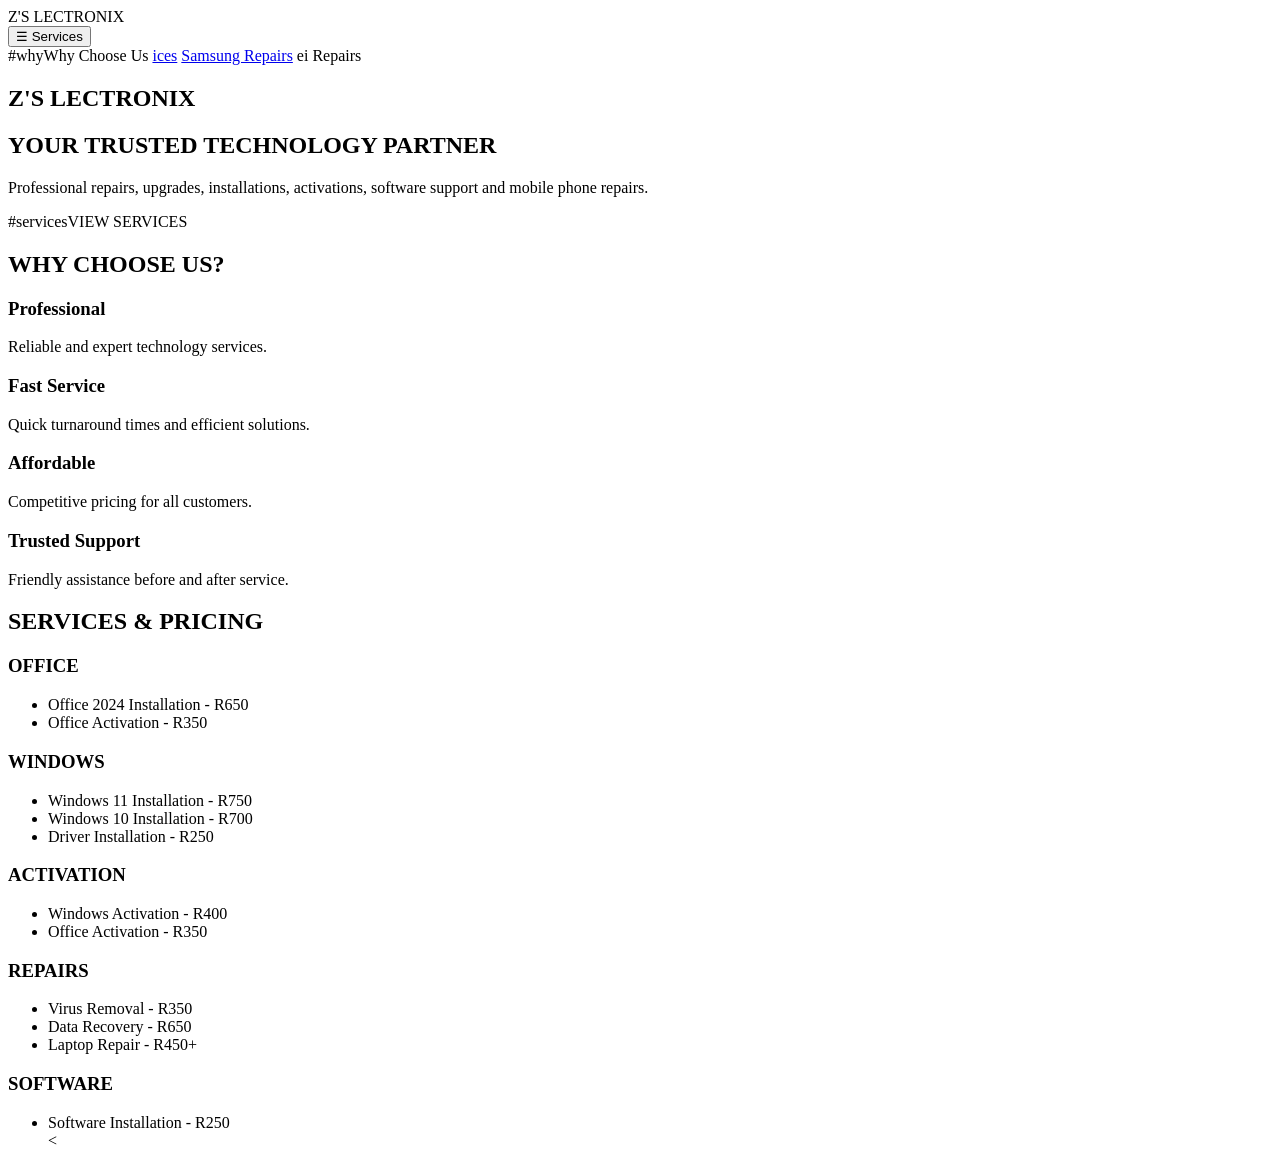
==== commit efbeb77b: "Update Lectronix-Popping-Store (2).html" ====
--- a/Lectronix-Popping-Store (2).html
+++ b/Lectronix-Popping-Store (2).html
@@ -1,98 +1,354 @@
 <!DOCTYPE html>
 <html lang="en">
 <head>
-  <meta charset="UTF-8">
-  <meta name="viewport" content="width=device-width, initial-scale=1">
-  <title>React Artifact</title>
-  <style>*,:after,:before{--tw-border-spacing-x:0;--tw-border-spacing-y:0;--tw-translate-x:0;--tw-translate-y:0;--tw-rotate:0;--tw-skew-x:0;--tw-skew-y:0;--tw-scale-x:1;--tw-scale-y:1;--tw-pan-x: ;--tw-pan-y: ;--tw-pinch-zoom: ;--tw-scroll-snap-strictness:proximity;--tw-gradient-from-position: ;--tw-gradient-via-position: ;--tw-gradient-to-position: ;--tw-ordinal: ;--tw-slashed-zero: ;--tw-numeric-figure: ;--tw-numeric-spacing: ;--tw-numeric-fraction: ;--tw-ring-inset: ;--tw-ring-offset-width:0px;--tw-ring-offset-color:#fff;--tw-ring-color:rgba(59,130,246,.5);--tw-ring-offset-shadow:0 0 #0000;--tw-ring-shadow:0 0 #0000;--tw-shadow:0 0 #0000;--tw-shadow-colored:0 0 #0000;--tw-blur: ;--tw-brightness: ;--tw-contrast: ;--tw-grayscale: ;--tw-hue-rotate: ;--tw-invert: ;--tw-saturate: ;--tw-sepia: ;--tw-drop-shadow: ;--tw-backdrop-blur: ;--tw-backdrop-brightness: ;--tw-backdrop-contrast: ;--tw-backdrop-grayscale: ;--tw-backdrop-hue-rotate: ;--tw-backdrop-invert: ;--tw-backdrop-opacity: ;--tw-backdrop-saturate: ;--tw-backdrop-sepia: ;--tw-contain-size: ;--tw-contain-layout: ;--tw-contain-paint: ;--tw-contain-style: }::backdrop{--tw-border-spacing-x:0;--tw-border-spacing-y:0;--tw-translate-x:0;--tw-translate-y:0;--tw-rotate:0;--tw-skew-x:0;--tw-skew-y:0;--tw-scale-x:1;--tw-scale-y:1;--tw-pan-x: ;--tw-pan-y: ;--tw-pinch-zoom: ;--tw-scroll-snap-strictness:proximity;--tw-gradient-from-position: ;--tw-gradient-via-position: ;--tw-gradient-to-position: ;--tw-ordinal: ;--tw-slashed-zero: ;--tw-numeric-figure: ;--tw-numeric-spacing: ;--tw-numeric-fraction: ;--tw-ring-inset: ;--tw-ring-offset-width:0px;--tw-ring-offset-color:#fff;--tw-ring-color:rgba(59,130,246,.5);--tw-ring-offset-shadow:0 0 #0000;--tw-ring-shadow:0 0 #0000;--tw-shadow:0 0 #0000;--tw-shadow-colored:0 0 #0000;--tw-blur: ;--tw-brightness: ;--tw-contrast: ;--tw-grayscale: ;--tw-hue-rotate: ;--tw-invert: ;--tw-saturate: ;--tw-sepia: ;--tw-drop-shadow: ;--tw-backdrop-blur: ;--tw-backdrop-brightness: ;--tw-backdrop-contrast: ;--tw-backdrop-grayscale: ;--tw-backdrop-hue-rotate: ;--tw-backdrop-invert: ;--tw-backdrop-opacity: ;--tw-backdrop-saturate: ;--tw-backdrop-sepia: ;--tw-contain-size: ;--tw-contain-layout: ;--tw-contain-paint: ;--tw-contain-style: }/*! tailwindcss v3.4.18 | MIT License | https://tailwindcss.com*/*,:after,:before{box-sizing:border-box;border:0 solid #e5e7eb}:after,:before{--tw-content:""}:host,html{line-height:1.5;-webkit-text-size-adjust:100%;-moz-tab-size:4;-o-tab-size:4;tab-size:4;font-family:ui-sans-serif,system-ui,sans-serif,Apple Color Emoji,Segoe UI Emoji,Segoe UI Symbol,Noto Color Emoji;font-feature-settings:normal;font-variation-settings:normal;-webkit-tap-highlight-color:transparent}body{line-height:inherit}hr{height:0;color:inherit;border-top-width:1px}abbr:where([title]){-webkit-text-decoration:underline dotted;text-decoration:underline dotted}h1,h2,h3,h4,h5,h6{font-size:inherit;font-weight:inherit}a{color:inherit;text-decoration:inherit}b,strong{font-weight:bolder}code,kbd,pre,samp{font-family:ui-monospace,SFMono-Regular,Menlo,Monaco,Consolas,Liberation Mono,Courier New,monospace;font-feature-settings:normal;font-variation-settings:normal;font-size:1em}small{font-size:80%}sub,sup{font-size:75%;line-height:0;position:relative;vertical-align:baseline}sub{bottom:-.25em}sup{top:-.5em}table{text-indent:0;border-color:inherit;border-collapse:collapse}button,input,optgroup,select,textarea{font-family:inherit;font-feature-settings:inherit;font-variation-settings:inherit;font-size:100%;font-weight:inherit;line-height:inherit;letter-spacing:inherit;color:inherit;margin:0;padding:0}button,select{text-transform:none}button,input:where([type=button]),input:where([type=reset]),input:where([type=submit]){-webkit-appearance:button;background-color:transparent;background-image:none}:-moz-focusring{outline:auto}:-moz-ui-invalid{box-shadow:none}progress{vertical-align:baseline}::-webkit-inner-spin-button,::-webkit-outer-spin-button{height:auto}[type=search]{-webkit-appearance:textfield;outline-offset:-2px}::-webkit-search-decoration{-webkit-appearance:none}::-webkit-file-upload-button{-webkit-appearance:button;font:inherit}summary{display:list-item}blockquote,dd,dl,figure,h1,h2,h3,h4,h5,h6,hr,p,pre{margin:0}fieldset{margin:0}fieldset,legend{padding:0}menu,ol,ul{list-style:none;margin:0;padding:0}dialog{padding:0}textarea{resize:vertical}input::-moz-placeholder,textarea::-moz-placeholder{opacity:1;color:#9ca3af}input::placeholder,textarea::placeholder{opacity:1;color:#9ca3af}[role=button],button{cursor:pointer}:disabled{cursor:default}audio,canvas,embed,iframe,img,object,svg,video{display:block;vertical-align:middle}img,video{max-width:100%;height:auto}[hidden]:where(:not([hidden=until-found])){display:none}.pointer-events-none{pointer-events:none}.pointer-events-auto{pointer-events:auto}.fixed{position:fixed}.absolute{position:absolute}.relative{position:relative}.sticky{position:sticky}.inset-0{inset:0}.-bottom-12{bottom:-3rem}.-left-12{left:-3rem}.-right-10{right:-2.5rem}.-right-16{right:-4rem}.-right-8{right:-2rem}.-top-10{top:-2.5rem}.-top-16{top:-4rem}.-top-8{top:-2rem}.bottom-6{bottom:1.5rem}.bottom-\[20\%\]{bottom:20%}.left-1\/2{left:50%}.left-4{left:1rem}.left-6{left:1.5rem}.left-\[20\%\]{left:20%}.left-\[5\%\]{left:5%}.right-0{right:0}.right-6{right:1.5rem}.right-\[10\%\]{right:10%}.top-0{top:0}.top-1\/2{top:50%}.top-\[10\%\]{top:10%}.top-\[30\%\]{top:30%}.-z-10{z-index:-10}.z-\[100\]{z-index:100}.z-\[60\]{z-index:60}.z-\[80\]{z-index:80}.z-\[90\]{z-index:90}.z-\[95\]{z-index:95}.mx-auto{margin-right:auto}.ml-auto,.mx-auto{margin-left:auto}.mt-0\.5{margin-top:.125rem}.mt-1{margin-top:.25rem}.mt-2{margin-top:.5rem}.mt-3{margin-top:.75rem}.mt-4{margin-top:1rem}.mt-5{margin-top:1.25rem}.mt-6{margin-top:1.5rem}.mt-8{margin-top:2rem}.mt-auto{margin-top:auto}.block{display:block}.flex{display:flex}.inline-flex{display:inline-flex}.grid{display:grid}.hidden{display:none}.h-1\.5{height:.375rem}.h-10{height:2.5rem}.h-11{height:2.75rem}.h-12{height:3rem}.h-2{height:.5rem}.h-32{height:8rem}.h-48{height:12rem}.h-5{height:1.25rem}.h-6{height:1.5rem}.h-64{height:16rem}.h-7{height:1.75rem}.h-9{height:2.25rem}.h-\[1px\]{height:1px}.h-\[200px\]{height:200px}.h-\[280px\]{height:280px}.h-\[300px\]{height:300px}.h-\[350px\]{height:350px}.h-\[400px\]{height:400px}.h-full{height:100%}.max-h-\[260px\]{max-height:260px}.min-h-\[48px\]{min-height:48px}.min-h-screen{min-height:100vh}.w-1\.5{width:.375rem}.w-10{width:2.5rem}.w-11{width:2.75rem}.w-12{width:3rem}.w-2{width:.5rem}.w-32{width:8rem}.w-48{width:12rem}.w-5{width:1.25rem}.w-6{width:1.5rem}.w-64{width:16rem}.w-7{width:1.75rem}.w-9{width:2.25rem}.w-\[300px\]{width:300px}.w-\[350px\]{width:350px}.w-\[400px\]{width:400px}.w-\[84px\]{width:84px}.w-full{width:100%}.min-w-0{min-width:0}.max-w-\[1440px\]{max-width:1440px}.max-w-\[380px\]{max-width:380px}.max-w-\[440px\]{max-width:440px}.max-w-\[52ch\]{max-width:52ch}.max-w-\[560px\]{max-width:560px}.max-w-full{max-width:100%}.flex-1{flex:1 1 0%}.-translate-x-1\/2{--tw-translate-x:-50%}.-translate-x-1\/2,.-translate-y-1\/2{transform:translate(var(--tw-translate-x),var(--tw-translate-y)) rotate(var(--tw-rotate)) skewX(var(--tw-skew-x)) skewY(var(--tw-skew-y)) scaleX(var(--tw-scale-x)) scaleY(var(--tw-scale-y))}.-translate-y-1\/2{--tw-translate-y:-50%}.translate-x-0{--tw-translate-x:0px}.translate-x-0,.translate-x-full{transform:translate(var(--tw-translate-x),var(--tw-translate-y)) rotate(var(--tw-rotate)) skewX(var(--tw-skew-x)) skewY(var(--tw-skew-y)) scaleX(var(--tw-scale-x)) scaleY(var(--tw-scale-y))}.translate-x-full{--tw-translate-x:100%}.-rotate-3{--tw-rotate:-3deg}.-rotate-3,.scale-125{transform:translate(var(--tw-translate-x),var(--tw-translate-y)) rotate(var(--tw-rotate)) skewX(var(--tw-skew-x)) skewY(var(--tw-skew-y)) scaleX(var(--tw-scale-x)) scaleY(var(--tw-scale-y))}.scale-125{--tw-scale-x:1.25;--tw-scale-y:1.25}.transform{transform:translate(var(--tw-translate-x),var(--tw-translate-y)) rotate(var(--tw-rotate)) skewX(var(--tw-skew-x)) skewY(var(--tw-skew-y)) scaleX(var(--tw-scale-x)) scaleY(var(--tw-scale-y))}@keyframes ping{75%,to{transform:scale(2);opacity:0}}.animate-ping{animation:ping 1s cubic-bezier(0,0,.2,1) infinite}@keyframes pulse{50%{opacity:.5}}.animate-pulse{animation:pulse 2s cubic-bezier(.4,0,.6,1) infinite}.grid-cols-1{grid-template-columns:repeat(1,minmax(0,1fr))}.grid-cols-2{grid-template-columns:repeat(2,minmax(0,1fr))}.grid-cols-3{grid-template-columns:repeat(3,minmax(0,1fr))}.flex-col{flex-direction:column}.flex-wrap{flex-wrap:wrap}.items-start{align-items:flex-start}.items-center{align-items:center}.items-baseline{align-items:baseline}.justify-center{justify-content:center}.justify-between{justify-content:space-between}.gap-1{gap:.25rem}.gap-2{gap:.5rem}.gap-3{gap:.75rem}.gap-4{gap:1rem}.gap-8{gap:2rem}.space-y-1>:not([hidden])~:not([hidden]){--tw-space-y-reverse:0;margin-top:calc(.25rem*(1 - var(--tw-space-y-reverse)));margin-bottom:calc(.25rem*var(--tw-space-y-reverse))}.space-y-2>:not([hidden])~:not([hidden]){--tw-space-y-reverse:0;margin-top:calc(.5rem*(1 - var(--tw-space-y-reverse)));margin-bottom:calc(.5rem*var(--tw-space-y-reverse))}.space-y-3>:not([hidden])~:not([hidden]){--tw-space-y-reverse:0;margin-top:calc(.75rem*(1 - var(--tw-space-y-reverse)));margin-bottom:calc(.75rem*var(--tw-space-y-reverse))}.space-y-4>:not([hidden])~:not([hidden]){--tw-space-y-reverse:0;margin-top:calc(1rem*(1 - var(--tw-space-y-reverse)));margin-bottom:calc(1rem*var(--tw-space-y-reverse))}.overflow-auto{overflow:auto}.overflow-hidden{overflow:hidden}.overflow-clip{overflow:clip}.truncate{overflow:hidden;text-overflow:ellipsis}.truncate,.whitespace-nowrap{white-space:nowrap}.whitespace-pre-wrap{white-space:pre-wrap}.rounded-\[12px\]{border-radius:12px}.rounded-\[14px\]{border-radius:14px}.rounded-\[16px\]{border-radius:16px}.rounded-\[18px\]{border-radius:18px}.rounded-\[20px\]{border-radius:20px}.rounded-\[22px\]{border-radius:22px}.rounded-\[24px\]{border-radius:24px}.rounded-full{border-radius:9999px}.border{border-width:1px}.border-0{border-width:0}.border-b{border-bottom-width:1px}.border-l{border-left-width:1px}.border-t{border-top-width:1px}.border-\[\#FF5C00\]{--tw-border-opacity:1;border-color:rgb(255 92 0/var(--tw-border-opacity,1))}.border-\[\#FF5C00\]\/10{border-color:rgba(255,92,0,.1)}.border-\[\#FF5C00\]\/20{border-color:rgba(255,92,0,.2)}.border-\[\#FF5C00\]\/30{border-color:rgba(255,92,0,.3)}.border-\[\#FF5C00\]\/40{border-color:rgba(255,92,0,.4)}.border-\[\#FF5C00\]\/50{border-color:rgba(255,92,0,.5)}.border-white{--tw-border-opacity:1;border-color:rgb(255 255 255/var(--tw-border-opacity,1))}.border-white\/10{border-color:hsla(0,0%,100%,.1)}.border-white\/15{border-color:hsla(0,0%,100%,.15)}.bg-\[\#0A0A0A\]{--tw-bg-opacity:1;background-color:rgb(10 10 10/var(--tw-bg-opacity,1))}.bg-\[\#111111\]{--tw-bg-opacity:1;background-color:rgb(17 17 17/var(--tw-bg-opacity,1))}.bg-\[\#111111\]\/60{background-color:hsla(0,0%,7%,.6)}.bg-\[\#111111\]\/80{background-color:hsla(0,0%,7%,.8)}.bg-\[\#111111\]\/90{background-color:hsla(0,0%,7%,.9)}.bg-\[\#FF3D00\]{--tw-bg-opacity:1;background-color:rgb(255 61 0/var(--tw-bg-opacity,1))}.bg-\[\#FF5C00\]{--tw-bg-opacity:1;background-color:rgb(255 92 0/var(--tw-bg-opacity,1))}.bg-\[\#FF5C00\]\/10{background-color:rgba(255,92,0,.1)}.bg-\[\#FF8C00\]{--tw-bg-opacity:1;background-color:rgb(255 140 0/var(--tw-bg-opacity,1))}.bg-\[\#FFB800\]{--tw-bg-opacity:1;background-color:rgb(255 184 0/var(--tw-bg-opacity,1))}.bg-black{--tw-bg-opacity:1;background-color:rgb(0 0 0/var(--tw-bg-opacity,1))}.bg-black\/60{background-color:rgba(0,0,0,.6)}.bg-black\/70{background-color:rgba(0,0,0,.7)}.bg-black\/80{background-color:rgba(0,0,0,.8)}.bg-transparent{background-color:transparent}.bg-white{--tw-bg-opacity:1;background-color:rgb(255 255 255/var(--tw-bg-opacity,1))}.bg-white\/10{background-color:hsla(0,0%,100%,.1)}.bg-white\/5{background-color:hsla(0,0%,100%,.05)}.bg-gradient-to-b{background-image:linear-gradient(to bottom,var(--tw-gradient-stops))}.bg-gradient-to-br{background-image:linear-gradient(to bottom right,var(--tw-gradient-stops))}.bg-gradient-to-r{background-image:linear-gradient(to right,var(--tw-gradient-stops))}.bg-gradient-to-t{background-image:linear-gradient(to top,var(--tw-gradient-stops))}.from-\[\#FF3D00\]{--tw-gradient-from:#ff3d00 var(--tw-gradient-from-position);--tw-gradient-to:rgba(255,61,0,0) var(--tw-gradient-to-position);--tw-gradient-stops:var(--tw-gradient-from),var(--tw-gradient-to)}.from-\[\#FF5C00\]{--tw-gradient-from:#ff5c00 var(--tw-gradient-from-position);--tw-gradient-to:rgba(255,92,0,0) var(--tw-gradient-to-position);--tw-gradient-stops:var(--tw-gradient-from),var(--tw-gradient-to)}.from-\[\#FF5C00\]\/10{--tw-gradient-from:rgba(255,92,0,.1) var(--tw-gradient-from-position);--tw-gradient-to:rgba(255,92,0,0) var(--tw-gradient-to-position);--tw-gradient-stops:var(--tw-gradient-from),var(--tw-gradient-to)}.from-\[\#FF5C00\]\/20{--tw-gradient-from:rgba(255,92,0,.2) var(--tw-gradient-from-position);--tw-gradient-to:rgba(255,92,0,0) var(--tw-gradient-to-position);--tw-gradient-stops:var(--tw-gradient-from),var(--tw-gradient-to)}.from-transparent{--tw-gradient-from:transparent var(--tw-gradient-from-position);--tw-gradient-to:transparent var(--tw-gradient-to-position);--tw-gradient-stops:var(--tw-gradient-from),var(--tw-gradient-to)}.via-\[\#0A0A0A\]\/20{--tw-gradient-to:hsla(0,0%,4%,0) var(--tw-gradient-to-position);--tw-gradient-stops:var(--tw-gradient-from),hsla(0,0%,4%,.2) var(--tw-gradient-via-position),var(--tw-gradient-to)}.via-\[\#FF5C00\]{--tw-gradient-to:rgba(255,92,0,0) var(--tw-gradient-to-position);--tw-gradient-stops:var(--tw-gradient-from),#ff5c00 var(--tw-gradient-via-position),var(--tw-gradient-to)}.via-transparent{--tw-gradient-to:transparent var(--tw-gradient-to-position);--tw-gradient-stops:var(--tw-gradient-from),transparent var(--tw-gradient-via-position),var(--tw-gradient-to)}.to-\[\#0A0A0A\]{--tw-gradient-to:#0a0a0a var(--tw-gradient-to-position)}.to-\[\#FF3D00\]{--tw-gradient-to:#ff3d00 var(--tw-gradient-to-position)}.to-\[\#FF8C00\]{--tw-gradient-to:#ff8c00 var(--tw-gradient-to-position)}.to-\[\#FFB800\]{--tw-gradient-to:#ffb800 var(--tw-gradient-to-position)}.to-\[\#FFB800\]\/15{--tw-gradient-to:rgba(255,184,0,.15) var(--tw-gradient-to-position)}.to-transparent{--tw-gradient-to:transparent var(--tw-gradient-to-position)}.p-3{padding:.75rem}.p-4{padding:1rem}.p-5{padding:1.25rem}.p-6{padding:1.5rem}.px-1{padding-left:.25rem;padding-right:.25rem}.px-2{padding-left:.5rem;padding-right:.5rem}.px-2\.5{padding-left:.625rem;padding-right:.625rem}.px-3{padding-left:.75rem;padding-right:.75rem}.px-4{padding-left:1rem;padding-right:1rem}.px-5{padding-left:1.25rem;padding-right:1.25rem}.py-1{padding-top:.25rem;padding-bottom:.25rem}.py-1\.5{padding-top:.375rem;padding-bottom:.375rem}.py-10{padding-top:2.5rem;padding-bottom:2.5rem}.py-16{padding-top:4rem;padding-bottom:4rem}.py-2{padding-top:.5rem;padding-bottom:.5rem}.py-2\.5{padding-top:.625rem;padding-bottom:.625rem}.py-3{padding-top:.75rem;padding-bottom:.75rem}.py-3\.5{padding-top:.875rem;padding-bottom:.875rem}.py-4{padding-top:1rem;padding-bottom:1rem}.pb-1{padding-bottom:.25rem}.pb-24{padding-bottom:6rem}.pl-11{padding-left:2.75rem}.pr-4{padding-right:1rem}.pt-2{padding-top:.5rem}.text-left{text-align:left}.text-center{text-align:center}.text-right{text-align:right}.text-2xl{font-size:1.5rem;line-height:2rem}.text-3xl{font-size:1.875rem;line-height:2.25rem}.text-6xl{font-size:3.75rem;line-height:1}.text-\[10px\]{font-size:10px}.text-\[11px\]{font-size:11px}.text-\[12px\]{font-size:12px}.text-\[12vw\]{font-size:12vw}.text-\[13px\]{font-size:13px}.text-\[14px\]{font-size:14px}.text-\[15px\]{font-size:15px}.text-\[18px\]{font-size:18px}.text-\[20px\]{font-size:20px}.text-\[22px\]{font-size:22px}.text-\[28px\]{font-size:28px}.text-lg{font-size:1.125rem;line-height:1.75rem}.text-sm{font-size:.875rem;line-height:1.25rem}.text-xl{font-size:1.25rem;line-height:1.75rem}.text-xs{font-size:.75rem;line-height:1rem}.font-black{font-weight:900}.font-bold{font-weight:700}.font-extrabold{font-weight:800}.font-medium{font-weight:500}.uppercase{text-transform:uppercase}.leading-\[0\.85\]{line-height:.85}.leading-\[1\.25\]{line-height:1.25}.leading-\[1\.4\]{line-height:1.4}.leading-\[1\.5\]{line-height:1.5}.leading-none{line-height:1}.leading-tight{line-height:1.25}.tracking-\[-0\.01em\]{letter-spacing:-.01em}.tracking-\[-0\.03em\]{letter-spacing:-.03em}.tracking-\[-0\.04em\]{letter-spacing:-.04em}.tracking-\[-0\.06em\]{letter-spacing:-.06em}.tracking-\[0\.14em\]{letter-spacing:.14em}.tracking-\[0\.15em\]{letter-spacing:.15em}.tracking-\[0\.28em\]{letter-spacing:.28em}.tracking-\[0\.2em\]{letter-spacing:.2em}.tracking-tight{letter-spacing:-.025em}.tracking-wide{letter-spacing:.025em}.tracking-widest{letter-spacing:.1em}.text-\[\#FF5C00\]{--tw-text-opacity:1;color:rgb(255 92 0/var(--tw-text-opacity,1))}.text-\[\#FF5C00\]\/60{color:rgba(255,92,0,.6)}.text-\[\#FF5C00\]\/70{color:rgba(255,92,0,.7)}.text-\[\#FF8C00\]{--tw-text-opacity:1;color:rgb(255 140 0/var(--tw-text-opacity,1))}.text-\[\#FF8C00\]\/60{color:rgba(255,140,0,.6)}.text-\[\#FF8C00\]\/70{color:rgba(255,140,0,.7)}.text-\[\#FFB800\]{--tw-text-opacity:1;color:rgb(255 184 0/var(--tw-text-opacity,1))}.text-black{--tw-text-opacity:1;color:rgb(0 0 0/var(--tw-text-opacity,1))}.text-black\/60{color:rgba(0,0,0,.6)}.text-white{--tw-text-opacity:1;color:rgb(255 255 255/var(--tw-text-opacity,1))}.text-white\/30{color:hsla(0,0%,100%,.3)}.text-white\/40{color:hsla(0,0%,100%,.4)}.text-white\/50{color:hsla(0,0%,100%,.5)}.text-white\/60{color:hsla(0,0%,100%,.6)}.text-white\/70{color:hsla(0,0%,100%,.7)}.opacity-0{opacity:0}.opacity-100{opacity:1}.opacity-20{opacity:.2}.opacity-60{opacity:.6}.opacity-70{opacity:.7}.opacity-\[0\.12\]{opacity:.12}.opacity-\[0\.15\]{opacity:.15}.opacity-\[0\.18\]{opacity:.18}.opacity-\[0\.25\]{opacity:.25}.opacity-\[0\.95\]{opacity:.95}.shadow-\[-20px_0_80px_rgba\(255\2c 92\2c 0\2c 0\.35\)\]{--tw-shadow:-20px 0 80px rgba(255,92,0,.35);--tw-shadow-colored:-20px 0 80px var(--tw-shadow-color);box-shadow:var(--tw-ring-offset-shadow,0 0 #0000),var(--tw-ring-shadow,0 0 #0000),var(--tw-shadow)}.shadow-\[0_0_12px_rgba\(255\2c 92\2c 0\2c 0\.5\)\]{--tw-shadow:0 0 12px rgba(255,92,0,.5);--tw-shadow-colored:0 0 12px var(--tw-shadow-color);box-shadow:var(--tw-ring-offset-shadow,0 0 #0000),var(--tw-ring-shadow,0 0 #0000),var(--tw-shadow)}.shadow-\[0_0_12px_rgba\(255\2c 92\2c 0\2c 0\.6\)\]{--tw-shadow:0 0 12px rgba(255,92,0,.6);--tw-shadow-colored:0 0 12px var(--tw-shadow-color);box-shadow:var(--tw-ring-offset-shadow,0 0 #0000),var(--tw-ring-shadow,0 0 #0000),var(--tw-shadow)}.shadow-\[0_0_16px_rgba\(255\2c 92\2c 0\2c 0\.5\)\]{--tw-shadow:0 0 16px rgba(255,92,0,.5);--tw-shadow-colored:0 0 16px var(--tw-shadow-color);box-shadow:var(--tw-ring-offset-shadow,0 0 #0000),var(--tw-ring-shadow,0 0 #0000),var(--tw-shadow)}.shadow-\[0_0_20px_rgba\(255\2c 140\2c 0\2c 0\.4\)\]{--tw-shadow:0 0 20px rgba(255,140,0,.4);--tw-shadow-colored:0 0 20px var(--tw-shadow-color);box-shadow:var(--tw-ring-offset-shadow,0 0 #0000),var(--tw-ring-shadow,0 0 #0000),var(--tw-shadow)}.shadow-\[0_0_20px_rgba\(255\2c 184\2c 0\2c 0\.4\)\]{--tw-shadow:0 0 20px rgba(255,184,0,.4);--tw-shadow-colored:0 0 20px var(--tw-shadow-color);box-shadow:var(--tw-ring-offset-shadow,0 0 #0000),var(--tw-ring-shadow,0 0 #0000),var(--tw-shadow)}.shadow-\[0_0_20px_rgba\(255\2c 255\2c 255\2c 0\.3\)\]{--tw-shadow:0 0 20px hsla(0,0%,100%,.3);--tw-shadow-colored:0 0 20px var(--tw-shadow-color);box-shadow:var(--tw-ring-offset-shadow,0 0 #0000),var(--tw-ring-shadow,0 0 #0000),var(--tw-shadow)}.shadow-\[0_0_20px_rgba\(255\2c 92\2c 0\2c 0\.4\)\]{--tw-shadow:0 0 20px rgba(255,92,0,.4);--tw-shadow-colored:0 0 20px var(--tw-shadow-color);box-shadow:var(--tw-ring-offset-shadow,0 0 #0000),var(--tw-ring-shadow,0 0 #0000),var(--tw-shadow)}.shadow-\[0_0_20px_rgba\(255\2c 92\2c 0\2c 0\.5\)\]{--tw-shadow:0 0 20px rgba(255,92,0,.5);--tw-shadow-colored:0 0 20px var(--tw-shadow-color);box-shadow:var(--tw-ring-offset-shadow,0 0 #0000),var(--tw-ring-shadow,0 0 #0000),var(--tw-shadow)}.shadow-\[0_0_24px_rgba\(255\2c 92\2c 0\2c 0\.5\)\]{--tw-shadow:0 0 24px rgba(255,92,0,.5);--tw-shadow-colored:0 0 24px var(--tw-shadow-color);box-shadow:var(--tw-ring-offset-shadow,0 0 #0000),var(--tw-ring-shadow,0 0 #0000),var(--tw-shadow)}.shadow-\[0_0_24px_rgba\(255\2c 92\2c 0\2c 0\.6\)\]{--tw-shadow:0 0 24px rgba(255,92,0,.6);--tw-shadow-colored:0 0 24px var(--tw-shadow-color);box-shadow:var(--tw-ring-offset-shadow,0 0 #0000),var(--tw-ring-shadow,0 0 #0000),var(--tw-shadow)}.shadow-\[0_0_8px_\#FF5C00\]{--tw-shadow:0 0 8px #ff5c00;--tw-shadow-colored:0 0 8px var(--tw-shadow-color)}.shadow-\[0_0_8px_\#FF5C00\],.shadow-\[0_0_8px_black\]{box-shadow:var(--tw-ring-offset-shadow,0 0 #0000),var(--tw-ring-shadow,0 0 #0000),var(--tw-shadow)}.shadow-\[0_0_8px_black\]{--tw-shadow:0 0 8px #000;--tw-shadow-colored:0 0 8px var(--tw-shadow-color)}.shadow-\[0_4px_20px_rgba\(255\2c 92\2c 0\2c 0\.4\)\]{--tw-shadow:0 4px 20px rgba(255,92,0,.4);--tw-shadow-colored:0 4px 20px var(--tw-shadow-color);box-shadow:var(--tw-ring-offset-shadow,0 0 #0000),var(--tw-ring-shadow,0 0 #0000),var(--tw-shadow)}.blur{--tw-blur:blur(8px)}.blur,.blur-\[120px\]{filter:var(--tw-blur) var(--tw-brightness) var(--tw-contrast) var(--tw-grayscale) var(--tw-hue-rotate) var(--tw-invert) var(--tw-saturate) var(--tw-sepia) var(--tw-drop-shadow)}.blur-\[120px\]{--tw-blur:blur(120px)}.blur-\[130px\]{--tw-blur:blur(130px)}.blur-\[130px\],.blur-\[140px\]{filter:var(--tw-blur) var(--tw-brightness) var(--tw-contrast) var(--tw-grayscale) var(--tw-hue-rotate) var(--tw-invert) var(--tw-saturate) var(--tw-sepia) var(--tw-drop-shadow)}.blur-\[140px\]{--tw-blur:blur(140px)}.blur-\[18px\]{--tw-blur:blur(18px)}.blur-\[18px\],.blur-\[50px\]{filter:var(--tw-blur) var(--tw-brightness) var(--tw-contrast) var(--tw-grayscale) var(--tw-hue-rotate) var(--tw-invert) var(--tw-saturate) var(--tw-sepia) var(--tw-drop-shadow)}.blur-\[50px\]{--tw-blur:blur(50px)}.blur-\[60px\]{--tw-blur:blur(60px)}.blur-\[60px\],.blur-\[80px\]{filter:var(--tw-blur) var(--tw-brightness) var(--tw-contrast) var(--tw-grayscale) var(--tw-hue-rotate) var(--tw-invert) var(--tw-saturate) var(--tw-sepia) var(--tw-drop-shadow)}.blur-\[80px\]{--tw-blur:blur(80px)}.contrast-\[1\.1\]{--tw-contrast:contrast(1.1)}.contrast-\[1\.1\],.drop-shadow-\[0_0_20px_rgba\(255\2c 255\2c 255\2c 0\.15\)\]{filter:var(--tw-blur) var(--tw-brightness) var(--tw-contrast) var(--tw-grayscale) var(--tw-hue-rotate) var(--tw-invert) var(--tw-saturate) var(--tw-sepia) var(--tw-drop-shadow)}.drop-shadow-\[0_0_20px_rgba\(255\2c 255\2c 255\2c 0\.15\)\]{--tw-drop-shadow:drop-shadow(0 0 20px hsla(0,0%,100%,.15))}.grayscale{--tw-grayscale:grayscale(100%)}.grayscale,.sepia-\[0\.2\]{filter:var(--tw-blur) var(--tw-brightness) var(--tw-contrast) var(--tw-grayscale) var(--tw-hue-rotate) var(--tw-invert) var(--tw-saturate) var(--tw-sepia) var(--tw-drop-shadow)}.sepia-\[0\.2\]{--tw-sepia:sepia(0.2)}.filter{filter:var(--tw-blur) var(--tw-brightness) var(--tw-contrast) var(--tw-grayscale) var(--tw-hue-rotate) var(--tw-invert) var(--tw-saturate) var(--tw-sepia) var(--tw-drop-shadow)}.backdrop-blur-\[6px\]{--tw-backdrop-blur:blur(6px)}.backdrop-blur-\[6px\],.backdrop-blur-md{backdrop-filter:var(--tw-backdrop-blur) var(--tw-backdrop-brightness) var(--tw-backdrop-contrast) var(--tw-backdrop-grayscale) var(--tw-backdrop-hue-rotate) var(--tw-backdrop-invert) var(--tw-backdrop-opacity) var(--tw-backdrop-saturate) var(--tw-backdrop-sepia)}.backdrop-blur-md{--tw-backdrop-blur:blur(12px)}.backdrop-filter{backdrop-filter:var(--tw-backdrop-blur) var(--tw-backdrop-brightness) var(--tw-backdrop-contrast) var(--tw-backdrop-grayscale) var(--tw-backdrop-hue-rotate) var(--tw-backdrop-invert) var(--tw-backdrop-opacity) var(--tw-backdrop-saturate) var(--tw-backdrop-sepia)}.transition{transition-property:color,background-color,border-color,text-decoration-color,fill,stroke,opacity,box-shadow,transform,filter,backdrop-filter;transition-timing-function:cubic-bezier(.4,0,.2,1);transition-duration:.15s}.transition-transform{transition-property:transform;transition-timing-function:cubic-bezier(.4,0,.2,1);transition-duration:.15s}.duration-300{transition-duration:.3s}.duration-500{transition-duration:.5s}.ease-in-out{transition-timing-function:cubic-bezier(.4,0,.2,1)}#root,body,html{min-height:100%}body{margin:0;font-family:ui-sans-serif,system-ui,-apple-system,BlinkMacSystemFont,Segoe UI,sans-serif}[role=button]:not([aria-disabled=true]),button:not(:disabled),label[for],select:not(:disabled),summary{cursor:pointer}.selection\:bg-\[\#FF5C00\] ::-moz-selection{--tw-bg-opacity:1;background-color:rgb(255 92 0/var(--tw-bg-opacity,1))}.selection\:bg-\[\#FF5C00\] ::selection{--tw-bg-opacity:1;background-color:rgb(255 92 0/var(--tw-bg-opacity,1))}.selection\:text-black ::-moz-selection{--tw-text-opacity:1;color:rgb(0 0 0/var(--tw-text-opacity,1))}.selection\:text-black ::selection{--tw-text-opacity:1;color:rgb(0 0 0/var(--tw-text-opacity,1))}.selection\:bg-\[\#FF5C00\]::-moz-selection{--tw-bg-opacity:1;background-color:rgb(255 92 0/var(--tw-bg-opacity,1))}.selection\:bg-\[\#FF5C00\]::selection{--tw-bg-opacity:1;background-color:rgb(255 92 0/var(--tw-bg-opacity,1))}.selection\:text-black::-moz-selection{--tw-text-opacity:1;color:rgb(0 0 0/var(--tw-text-opacity,1))}.selection\:text-black::selection{--tw-text-opacity:1;color:rgb(0 0 0/var(--tw-text-opacity,1))}.placeholder\:text-white\/30::-moz-placeholder{color:hsla(0,0%,100%,.3)}.placeholder\:text-white\/30::placeholder{color:hsla(0,0%,100%,.3)}.hover\:border-\[\#FF5C00\]:hover{--tw-border-opacity:1;border-color:rgb(255 92 0/var(--tw-border-opacity,1))}.hover\:border-\[\#FF5C00\]\/40:hover{border-color:rgba(255,92,0,.4)}.hover\:border-\[\#FF5C00\]\/50:hover{border-color:rgba(255,92,0,.5)}.hover\:border-\[\#FF5C00\]\/60:hover{border-color:rgba(255,92,0,.6)}.hover\:bg-\[\#111111\]:hover{--tw-bg-opacity:1;background-color:rgb(17 17 17/var(--tw-bg-opacity,1))}.hover\:bg-\[\#FF5C00\]:hover{--tw-bg-opacity:1;background-color:rgb(255 92 0/var(--tw-bg-opacity,1))}.hover\:bg-\[\#FF5C00\]\/10:hover{background-color:rgba(255,92,0,.1)}.hover\:bg-white:hover{--tw-bg-opacity:1;background-color:rgb(255 255 255/var(--tw-bg-opacity,1))}.hover\:bg-white\/20:hover{background-color:hsla(0,0%,100%,.2)}.hover\:from-white:hover{--tw-gradient-from:#fff var(--tw-gradient-from-position);--tw-gradient-to:hsla(0,0%,100%,0) var(--tw-gradient-to-position);--tw-gradient-stops:var(--tw-gradient-from),var(--tw-gradient-to)}.hover\:to-\[\#FFB800\]:hover{--tw-gradient-to:#ffb800 var(--tw-gradient-to-position)}.hover\:text-\[\#FF8C00\]:hover{--tw-text-opacity:1;color:rgb(255 140 0/var(--tw-text-opacity,1))}.hover\:text-black:hover{--tw-text-opacity:1;color:rgb(0 0 0/var(--tw-text-opacity,1))}.hover\:shadow-\[0_0_16px_rgba\(255\2c 92\2c 0\2c 0\.4\)\]:hover{--tw-shadow:0 0 16px rgba(255,92,0,.4);--tw-shadow-colored:0 0 16px var(--tw-shadow-color);box-shadow:var(--tw-ring-offset-shadow,0 0 #0000),var(--tw-ring-shadow,0 0 #0000),var(--tw-shadow)}.hover\:shadow-\[0_0_16px_rgba\(255\2c 92\2c 0\2c 0\.5\)\]:hover{--tw-shadow:0 0 16px rgba(255,92,0,.5);--tw-shadow-colored:0 0 16px var(--tw-shadow-color);box-shadow:var(--tw-ring-offset-shadow,0 0 #0000),var(--tw-ring-shadow,0 0 #0000),var(--tw-shadow)}.hover\:shadow-\[0_0_20px_rgba\(255\2c 92\2c 0\2c 0\.5\)\]:hover{--tw-shadow:0 0 20px rgba(255,92,0,.5);--tw-shadow-colored:0 0 20px var(--tw-shadow-color);box-shadow:var(--tw-ring-offset-shadow,0 0 #0000),var(--tw-ring-shadow,0 0 #0000),var(--tw-shadow)}.hover\:shadow-\[0_0_24px_rgba\(255\2c 92\2c 0\2c 0\.5\)\]:hover{--tw-shadow:0 0 24px rgba(255,92,0,.5);--tw-shadow-colored:0 0 24px var(--tw-shadow-color);box-shadow:var(--tw-ring-offset-shadow,0 0 #0000),var(--tw-ring-shadow,0 0 #0000),var(--tw-shadow)}.focus\:border-\[\#FF5C00\]:focus{--tw-border-opacity:1;border-color:rgb(255 92 0/var(--tw-border-opacity,1))}.focus\:outline-none:focus{outline:2px solid transparent;outline-offset:2px}.focus\:ring-2:focus{--tw-ring-offset-shadow:var(--tw-ring-inset) 0 0 0 var(--tw-ring-offset-width) var(--tw-ring-offset-color);--tw-ring-shadow:var(--tw-ring-inset) 0 0 0 calc(2px + var(--tw-ring-offset-width)) var(--tw-ring-color);box-shadow:var(--tw-ring-offset-shadow),var(--tw-ring-shadow),var(--tw-shadow,0 0 #0000)}.focus\:ring-\[\#FF5C00\]\/20:focus{--tw-ring-color:rgba(255,92,0,.2)}.group:hover .group-hover\:border-\[\#FF5C00\]\/50{border-color:rgba(255,92,0,.5)}.group:hover .group-hover\:text-\[\#FFB800\]{--tw-text-opacity:1;color:rgb(255 184 0/var(--tw-text-opacity,1))}.group:hover .group-hover\:text-white{--tw-text-opacity:1;color:rgb(255 255 255/var(--tw-text-opacity,1))}.group:hover .group-hover\:opacity-100{opacity:1}@media (min-width:640px){.sm\:grid-cols-2{grid-template-columns:repeat(2,minmax(0,1fr))}}@media (min-width:768px){.md\:inline{display:inline}.md\:h-12{height:3rem}.md\:w-12{width:3rem}.md\:gap-5{gap:1.25rem}.md\:p-4{padding:1rem}.md\:p-5{padding:1.25rem}.md\:p-6{padding:1.5rem}.md\:p-8{padding:2rem}.md\:px-4{padding-left:1rem;padding-right:1rem}.md\:px-6{padding-left:1.5rem;padding-right:1.5rem}.md\:py-16{padding-top:4rem;padding-bottom:4rem}.md\:text-2xl{font-size:1.5rem;line-height:2rem}.md\:text-\[13px\]{font-size:13px}.md\:text-\[18px\]{font-size:18px}.md\:text-\[28px\]{font-size:28px}.md\:text-\[42px\]{font-size:42px}.md\:text-\[84px\]{font-size:84px}.md\:text-xs{font-size:.75rem;line-height:1rem}}@media (min-width:1024px){.lg\:grid-cols-2{grid-template-columns:repeat(2,minmax(0,1fr))}.lg\:grid-cols-3{grid-template-columns:repeat(3,minmax(0,1fr))}.lg\:grid-cols-\[1\.2fr_0\.8fr\]{grid-template-columns:1.2fr .8fr}.lg\:px-8{padding-left:2rem;padding-right:2rem}.lg\:text-\[92px\]{font-size:92px}}@media (min-width:1280px){.xl\:grid-cols-4{grid-template-columns:repeat(4,minmax(0,1fr))}}</style>
+<meta charset="UTF-8">
+<meta name="viewport" content="width=device-width, initial-scale=1.0">
+<title>Z'S LECTRONIX | Technology Solutions</title>
+
+<link href="https://fonts.googleapis.com/css2?family=Orbitron:wght@400;700;900&family=Poppins:wght@300;400;600;700&display=rel="stylesheet" href="https://cdnjs.cloudflare.com/ajax/libs/font-awesomee>
+
+*{
+    margin:0;
+    padding:0;
+    box-sizing:border-box;
+}
+
+html{
+    scroll-behavior:smooth;
+}
+
+body{
+    font-family:'Poppins',sans-serif;
+    background:#050816;
+    color:white;
+}
+
+nav{
+    position:fixed;
+    top:0;
+    width:100%;
+    z-index:1000;
+    display:flex;
+    justify-content:space-between;
+    align-items:center;
+    padding:20px 8%;
+    background:rgba(0,0,0,0.9);
+}
+
+.logo{
+    font-family:'Orbitron',sans-serif;
+    font-size:2rem;
+    color:#00e5ff;
+    font-weight:900;
+    text-shadow:0 0 15px #00e5ff;
+}
+
+.menu-btn{
+    background:#00e5ff;
+    color:black;
+    border:none;
+    padding:12px 20px;
+    border-radius:25px;
+    cursor:pointer;
+    font-weight:bold;
+}
+
+.dropdown{
+    display:none;
+    position:absolute;
+    right:20px;
+    top:75px;
+    width:320px;
+    background:#111827;
+    border:1px solid #00e5ff;
+    border-radius:15px;
+    overflow:hidden;
+}
+
+.dropdown a{
+    display:block;
+    padding:12px;
+    color:white;
+    text-decoration:none;
+    border-bottom:1px solid #222;
+}
+
+.dropdown a:hover{
+    background:#00e5ff;
+    color:black;
+}
+
+.show{
+    display:block;
+}
+
+.hero{
+    min-height:100vh;
+    display:flex;
+    justify-content:center;
+    align-items:center;
+    text-align:center;
+    padding:120px 20px;
+    background:linear-gradient(rgba(0,0,0,.7),rgba(0,0,0,.8)),
+    url("https://images.unsplash.com/photo-1518770660439-4636190af475?auto=format&fit=crop&w=1800&q=80");
+    background-size:cover;
+    background-position:center;
+}
+
+.hero-content h1{
+    font-family:'Orbitron',sans-serif;
+    font-size:4rem;
+    color:#00e5ff;
+    text-shadow:0 0 25px #00e5ff;
+}
+
+.hero-content h2{
+    margin-top:15px;
+    font-size:2rem;
+}
+
+.hero-content p{
+    margin-top:20px;
+    max-width:800px;
+}
+
+.btn{
+    display:inline-block;
+    margin-top:20px;
+    padding:15px 35px;
+    background:#00e5ff;
+    color:black;
+    text-decoration:none;
+    border-radius:50px;
+    font-weight:bold;
+}
+
+.section{
+    padding:80px 8%;
+}
+
+.section h2{
+    text-align:center;
+    margin-bottom:40px;
+    color:#00e5ff;
+    font-family:'Orbitron';
+    font-size:2.5rem;
+}
+
+.cards{
+    display:grid;
+    grid-template-columns:repeat(auto-fit,minmax(280px,1fr));
+    gap:25px;
+}
+
+.card{
+    background:#111827;
+    padding:25px;
+    border-radius:15px;
+    transition:.3s;
+}
+
+.card:hover{
+    transform:translateY(-10px);
+    box-shadow:0 0 25px #00e5ff;
+}
+
+.card h3{
+    color:#00e5ff;
+    margin-bottom:15px;
+}
+
+.card ul{
+    list-style:none;
+}
+
+.card li{
+    margin:10px 0;
+}
+
+.gallery{
+    display:grid;
+    grid-template-columns:repeat(auto-fit,minmax(280px,1fr));
+    gap:20px;
+}
+
+.gallery img{
+    width:100%;
+    border-radius:15px;
+    height:250px;
+    object-fit:cover;
+}
+
+.contact{
+    background:#0b1220;
+    text-align:center;
+}
+
+.whatsapp{
+    position:fixed;
+    left:20px;
+    bottom:20px;
+    width:70px;
+    height:70px;
+    border-radius:50%;
+    background:#25D366;
+    color:white;
+    display:flex;
+    justify-content:center;
+    align-items:center;
+    font-size:35px;
+    text-decoration:none;
+    box-shadow:0 0 25px #25D366;
+}
+
+select{
+    padding:12px;
+    width:320px;
+    max-width:90%;
+    border-radius:10px;
+    margin:20px 0;
+}
+
+.quote-btn{
+    padding:12px 25px;
+    background:#00e5ff;
+    border:none;
+    border-radius:30px;
+    font-weight:bold;
+    cursor:pointer;
+}
+
+footer{
+    text-align:center;
+    padding:20px;
+    background:black;
+}
+
+@media(max-width:768px){
+.hero-content h1{
+    font-size:2.5rem;
+}
+.hero-content h2{
+    font-size:1.3rem;
+}
+}
+
+</style>
 </head>
+
 <body>
-  <div id="root"></div>
-  
-  <script type="module">var vf=Object.create;var{getPrototypeOf:yf,defineProperty:Bl,getOwnPropertyNames:gf}=Object;var wf=Object.prototype.hasOwnProperty;var Sn=(e,n,t)=>{t=e!=null?vf(yf(e)):{};let r=n||!e||!e.__esModule?Bl(t,"default",{value:e,enumerable:!0}):t;for(let l of gf(e))if(!wf.call(r,l))Bl(r,l,{get:()=>e[l],enumerable:!0});return r};var vr=(e,n)=>()=>(n||e((n={exports:{}}).exports,n),n.exports);var Sf=(e,n)=>{for(var t in n)Bl(e,t,{get:n[t],enumerable:!0,configurable:!0,set:(r)=>n[t]=()=>r})};var kf=(e,n)=>()=>(e&&(n=e(e=0)),n);var vt=vr((xf)=>{var ht=Symbol.for("react.element"),Ef=Symbol.for("react.portal"),Cf=Symbol.for("react.fragment"),_f=Symbol.for("react.strict_mode"),Rf=Symbol.for("react.profiler"),Nf=Symbol.for("react.provider"),Pf=Symbol.for("react.context"),zf=Symbol.for("react.forward_ref"),Tf=Symbol.for("react.suspense"),If=Symbol.for("react.memo"),Lf=Symbol.for("react.lazy"),mo=Symbol.iterator;function Of(e){if(e===null||typeof e!=="object")return null;return e=mo&&e[mo]||e["@@iterator"],typeof e==="function"?e:null}var yo={isMounted:function(){return!1},enqueueForceUpdate:function(){},enqueueReplaceState:function(){},enqueueSetState:function(){}},go=Object.assign,wo={};function An(e,n,t){this.props=e,this.context=n,this.refs=wo,this.updater=t||yo}An.prototype.isReactComponent={};An.prototype.setState=function(e,n){if(typeof e!=="object"&&typeof e!=="function"&&e!=null)throw Error("setState(...): takes an object of state variables to update or a function which returns an object of state variables.");this.updater.enqueueSetState(this,e,n,"setState")};An.prototype.forceUpdate=function(e){this.updater.enqueueForceUpdate(this,e,"forceUpdate")};function So(){}So.prototype=An.prototype;function $l(e,n,t){this.props=e,this.context=n,this.refs=wo,this.updater=t||yo}var Ql=$l.prototype=new So;Ql.constructor=$l;go(Ql,An.prototype);Ql.isPureReactComponent=!0;var ho=Array.isArray,ko=Object.prototype.hasOwnProperty,Gl={current:null},Eo={key:!0,ref:!0,__self:!0,__source:!0};function Co(e,n,t){var r,l={},i=null,u=null;if(n!=null)for(r in n.ref!==void 0&&(u=n.ref),n.key!==void 0&&(i=""+n.key),n)ko.call(n,r)&&!Eo.hasOwnProperty(r)&&(l[r]=n[r]);var o=arguments.length-2;if(o===1)l.children=t;else if(1<o){for(var a=Array(o),c=0;c<o;c++)a[c]=arguments[c+2];l.children=a}if(e&&e.defaultProps)for(r in o=e.defaultProps,o)l[r]===void 0&&(l[r]=o[r]);return{$$typeof:ht,type:e,key:i,ref:u,props:l,_owner:Gl.current}}function Df(e,n){return{$$typeof:ht,type:e.type,key:n,ref:e.ref,props:e.props,_owner:e._owner}}function Kl(e){return typeof e==="object"&&e!==null&&e.$$typeof===ht}function Mf(e){var n={"=":"=0",":":"=2"};return"$"+e.replace(/[=:]/g,function(t){return n[t]})}var vo=/\/+/g;function Vl(e,n){return typeof e==="object"&&e!==null&&e.key!=null?Mf(""+e.key):n.toString(36)}function gr(e,n,t,r,l){var i=typeof e;if(i==="undefined"||i==="boolean")e=null;var u=!1;if(e===null)u=!0;else switch(i){case"string":case"number":u=!0;break;case"object":switch(e.$$typeof){case ht:case Ef:u=!0}}if(u)return u=e,l=l(u),e=r===""?"."+Vl(u,0):r,ho(l)?(t="",e!=null&&(t=e.replace(vo,"$&/")+"/"),gr(l,n,t,"",function(c){return c})):l!=null&&(Kl(l)&&(l=Df(l,t+(!l.key||u&&u.key===l.key?"":(""+l.key).replace(vo,"$&/")+"/")+e)),n.push(l)),1;if(u=0,r=r===""?".":r+":",ho(e))for(var o=0;o<e.length;o++){i=e[o];var a=r+Vl(i,o);u+=gr(i,n,t,a,l)}else if(a=Of(e),typeof a==="function")for(e=a.call(e),o=0;!(i=e.next()).done;)i=i.value,a=r+Vl(i,o++),u+=gr(i,n,t,a,l);else if(i==="object")throw n=String(e),Error("Objects are not valid as a React child (found: "+(n==="[object Object]"?"object with keys {"+Object.keys(e).join(", ")+"}":n)+"). If you meant to render a collection of children, use an array instead.");return u}function yr(e,n,t){if(e==null)return e;var r=[],l=0;return gr(e,r,"","",function(i){return n.call(t,i,l++)}),r}function Uf(e){if(e._status===-1){var n=e._result;n=n(),n.then(function(t){if(e._status===0||e._status===-1)e._status=1,e._result=t},function(t){if(e._status===0||e._status===-1)e._status=2,e._result=t}),e._status===-1&&(e._status=0,e._result=n)}if(e._status===1)return e._result.default;throw e._result}var oe={current:null},wr={transition:null},Ff={ReactCurrentDispatcher:oe,ReactCurrentBatchConfig:wr,ReactCurrentOwner:Gl};function _o(){throw Error("act(...) is not supported in production builds of React.")}xf.Children={map:yr,forEach:function(e,n,t){yr(e,function(){n.apply(this,arguments)},t)},count:function(e){var n=0;return yr(e,function(){n++}),n},toArray:function(e){return yr(e,function(n){return n})||[]},only:function(e){if(!Kl(e))throw Error("React.Children.only expected to receive a single React element child.");return e}};xf.Component=An;xf.Fragment=Cf;xf.Profiler=Rf;xf.PureComponent=$l;xf.StrictMode=_f;xf.Suspense=Tf;xf.__SECRET_INTERNALS_DO_NOT_USE_OR_YOU_WILL_BE_FIRED=Ff;xf.act=_o;xf.cloneElement=function(e,n,t){if(e===null||e===void 0)throw Error("React.cloneElement(...): The argument must be a React element, but you passed "+e+".");var r=go({},e.props),l=e.key,i=e.ref,u=e._owner;if(n!=null){if(n.ref!==void 0&&(i=n.ref,u=Gl.current),n.key!==void 0&&(l=""+n.key),e.type&&e.type.defaultProps)var o=e.type.defaultProps;for(a in n)ko.call(n,a)&&!Eo.hasOwnProperty(a)&&(r[a]=n[a]===void 0&&o!==void 0?o[a]:n[a])}var a=arguments.length-2;if(a===1)r.children=t;else if(1<a){o=Array(a);for(var c=0;c<a;c++)o[c]=arguments[c+2];r.children=o}return{$$typeof:ht,type:e.type,key:l,ref:i,props:r,_owner:u}};xf.createContext=function(e){return e={$$typeof:Pf,_currentValue:e,_currentValue2:e,_threadCount:0,Provider:null,Consumer:null,_defaultValue:null,_globalName:null},e.Provider={$$typeof:Nf,_context:e},e.Consumer=e};xf.createElement=Co;xf.createFactory=function(e){var n=Co.bind(null,e);return n.type=e,n};xf.createRef=function(){return{current:null}};xf.forwardRef=function(e){return{$$typeof:zf,render:e}};xf.isValidElement=Kl;xf.lazy=function(e){return{$$typeof:Lf,_payload:{_status:-1,_result:e},_init:Uf}};xf.memo=function(e,n){return{$$typeof:If,type:e,compare:n===void 0?null:n}};xf.startTransition=function(e){var n=wr.transition;wr.transition={};try{e()}finally{wr.transition=n}};xf.unstable_act=_o;xf.useCallback=function(e,n){return oe.current.useCallback(e,n)};xf.useContext=function(e){return oe.current.useContext(e)};xf.useDebugValue=function(){};xf.useDeferredValue=function(e){return oe.current.useDeferredValue(e)};xf.useEffect=function(e,n){return oe.current.useEffect(e,n)};xf.useId=function(){return oe.current.useId()};xf.useImperativeHandle=function(e,n,t){return oe.current.useImperativeHandle(e,n,t)};xf.useInsertionEffect=function(e,n){return oe.current.useInsertionEffect(e,n)};xf.useLayoutEffect=function(e,n){return oe.current.useLayoutEffect(e,n)};xf.useMemo=function(e,n){return oe.current.useMemo(e,n)};xf.useReducer=function(e,n,t){return oe.current.useReducer(e,n,t)};xf.useRef=function(e){return oe.current.useRef(e)};xf.useState=function(e){return oe.current.useState(e)};xf.useSyncExternalStore=function(e,n,t){return oe.current.useSyncExternalStore(e,n,t)};xf.useTransition=function(){return oe.current.useTransition()};xf.version="18.3.1"});var Lo=vr((kd)=>{function Xl(e,n){var t=e.length;e.push(n);e:for(;0<t;){var r=t-1>>>1,l=e[r];if(0<Sr(l,n))e[r]=n,e[t]=l,t=r;else break e}}function ze(e){return e.length===0?null:e[0]}function _r(e){if(e.length===0)return null;var n=e[0],t=e.pop();if(t!==n){e[0]=t;e:for(var r=0,l=e.length,i=l>>>1;r<i;){var u=2*(r+1)-1,o=e[u],a=u+1,c=e[a];if(0>Sr(o,t))a<l&&0>Sr(c,o)?(e[r]=c,e[a]=t,r=a):(e[r]=o,e[u]=t,r=u);else if(a<l&&0>Sr(c,t))e[r]=c,e[a]=t,r=a;else break e}}return n}function Sr(e,n){var t=e.sortIndex-n.sortIndex;return t!==0?t:e.id-n.id}if(typeof performance==="object"&&typeof performance.now==="function")Zl=performance,kd.unstable_now=function(){return Zl.now()};else kr=Date,Jl=kr.now(),kd.unstable_now=function(){return kr.now()-Jl};var Zl,kr,Jl,Fe=[],je=[],Sd=1,Se=null,te=3,Rr=!1,kn=!1,gt=!1,No=typeof setTimeout==="function"?setTimeout:null,Po=typeof clearTimeout==="function"?clearTimeout:null,Ro=typeof setImmediate<"u"?setImmediate:null;typeof navigator<"u"&&navigator.scheduling!==void 0&&navigator.scheduling.isInputPending!==void 0&&navigator.scheduling.isInputPending.bind(navigator.scheduling);function ql(e){for(var n=ze(je);n!==null;){if(n.callback===null)_r(je);else if(n.startTime<=e)_r(je),n.sortIndex=n.expirationTime,Xl(Fe,n);else break;n=ze(je)}}function bl(e){if(gt=!1,ql(e),!kn)if(ze(Fe)!==null)kn=!0,ni(ei);else{var n=ze(je);n!==null&&ti(bl,n.startTime-e)}}function ei(e,n){kn=!1,gt&&(gt=!1,Po(wt),wt=-1),Rr=!0;var t=te;try{ql(n);for(Se=ze(Fe);Se!==null&&(!(Se.expirationTime>n)||e&&!Io());){var r=Se.callback;if(typeof r==="function"){Se.callback=null,te=Se.priorityLevel;var l=r(Se.expirationTime<=n);n=kd.unstable_now(),typeof l==="function"?Se.callback=l:Se===ze(Fe)&&_r(Fe),ql(n)}else _r(Fe);Se=ze(Fe)}if(Se!==null)var i=!0;else{var u=ze(je);u!==null&&ti(bl,u.startTime-n),i=!1}return i}finally{Se=null,te=t,Rr=!1}}var Nr=!1,Er=null,wt=-1,zo=5,To=-1;function Io(){return kd.unstable_now()-To<zo?!1:!0}function Yl(){if(Er!==null){var e=kd.unstable_now();To=e;var n=!0;try{n=Er(!0,e)}finally{n?yt():(Nr=!1,Er=null)}}else Nr=!1}var yt;if(typeof Ro==="function")yt=function(){Ro(Yl)};else if(typeof MessageChannel<"u")Cr=new MessageChannel,jl=Cr.port2,Cr.port1.onmessage=Yl,yt=function(){jl.postMessage(null)};else yt=function(){No(Yl,0)};var Cr,jl;function ni(e){Er=e,Nr||(Nr=!0,yt())}function ti(e,n){wt=No(function(){e(kd.unstable_now())},n)}kd.unstable_IdlePriority=5;kd.unstable_ImmediatePriority=1;kd.unstable_LowPriority=4;kd.unstable_NormalPriority=3;kd.unstable_Profiling=null;kd.unstable_UserBlockingPriority=2;kd.unstable_cancelCallback=function(e){e.callback=null};kd.unstable_continueExecution=function(){kn||Rr||(kn=!0,ni(ei))};kd.unstable_forceFrameRate=function(e){0>e||125<e?console.error("forceFrameRate takes a positive int between 0 and 125, forcing frame rates higher than 125 fps is not supported"):zo=0<e?Math.floor(1000/e):5};kd.unstable_getCurrentPriorityLevel=function(){return te};kd.unstable_getFirstCallbackNode=function(){return ze(Fe)};kd.unstable_next=function(e){switch(te){case 1:case 2:case 3:var n=3;break;default:n=te}var t=te;te=n;try{return e()}finally{te=t}};kd.unstable_pauseExecution=function(){};kd.unstable_requestPaint=function(){};kd.unstable_runWithPriority=function(e,n){switch(e){case 1:case 2:case 3:case 4:case 5:break;default:e=3}var t=te;te=e;try{return n()}finally{te=t}};kd.unstable_scheduleCallback=function(e,n,t){var r=kd.unstable_now();switch(typeof t==="object"&&t!==null?(t=t.delay,t=typeof t==="number"&&0<t?r+t:r):t=r,e){case 1:var l=-1;break;case 2:l=250;break;case 5:l=1073741823;break;case 4:l=1e4;break;default:l=5000}return l=t+l,e={id:Sd++,callback:n,priorityLevel:e,startTime:t,expirationTime:l,sortIndex:-1},t>r?(e.sortIndex=t,Xl(je,e),ze(Fe)===null&&e===ze(je)&&(gt?(Po(wt),wt=-1):gt=!0,ti(bl,t-r))):(e.sortIndex=l,Xl(Fe,e),kn||Rr||(kn=!0,ni(ei))),e};kd.unstable_shouldYield=Io;kd.unstable_wrapCallback=function(e){var n=te;return function(){var t=te;te=n;try{return e.apply(this,arguments)}finally{te=t}}}});var ao={};Sf(ao,{version:()=>Gc,unstable_renderSubtreeIntoContainer:()=>Qc,unstable_batchedUpdates:()=>$c,unmountComponentAtNode:()=>Vc,render:()=>Bc,hydrateRoot:()=>Hc,hydrate:()=>Wc,flushSync:()=>Ac,findDOMNode:()=>xc,createRoot:()=>Fc,createPortal:()=>Uc,__SECRET_INTERNALS_DO_NOT_USE_OR_YOU_WILL_BE_FIRED:()=>Mc});function S(e){for(var n="https://reactjs.org/docs/error-decoder.html?invariant="+e,t=1;t<arguments.length;t++)n+="&args[]="+encodeURIComponent(arguments[t]);return"Minified React error #"+e+"; visit "+n+" for the full message or use the non-minified dev environment for full errors and additional helpful warnings."}function Un(e,n){ut(e,n),ut(e+"Capture",n)}function ut(e,n){Qt[e]=n;for(e=0;e<n.length;e++)xa.add(n[e])}function Bd(e){if(_i.call(Do,e))return!0;if(_i.call(Oo,e))return!1;if(Hd.test(e))return Do[e]=!0;return Oo[e]=!0,!1}function Vd(e,n,t,r){if(t!==null&&t.type===0)return!1;switch(typeof n){case"function":case"symbol":return!0;case"boolean":if(r)return!1;if(t!==null)return!t.acceptsBooleans;return e=e.toLowerCase().slice(0,5),e!=="data-"&&e!=="aria-";default:return!1}}function $d(e,n,t,r){if(n===null||typeof n>"u"||Vd(e,n,t,r))return!0;if(r)return!1;if(t!==null)switch(t.type){case 3:return!n;case 4:return n===!1;case 5:return isNaN(n);case 6:return isNaN(n)||1>n}return!1}function ce(e,n,t,r,l,i,u){this.acceptsBooleans=n===2||n===3||n===4,this.attributeName=r,this.attributeNamespace=l,this.mustUseProperty=t,this.propertyName=e,this.type=n,this.sanitizeURL=i,this.removeEmptyString=u}function wu(e){return e[1].toUpperCase()}function Su(e,n,t,r){var l=ne.hasOwnProperty(n)?ne[n]:null;if(l!==null?l.type!==0:r||!(2<n.length)||n[0]!=="o"&&n[0]!=="O"||n[1]!=="n"&&n[1]!=="N")$d(n,t,l,r)&&(t=null),r||l===null?Bd(n)&&(t===null?e.removeAttribute(n):e.setAttribute(n,""+t)):l.mustUseProperty?e[l.propertyName]=t===null?l.type===3?!1:"":t:(n=l.attributeName,r=l.attributeNamespace,t===null?e.removeAttribute(n):(l=l.type,t=l===3||l===4&&t===!0?"":""+t,r?e.setAttributeNS(r,n,t):e.setAttribute(n,t)))}function St(e){if(e===null||typeof e!=="object")return null;return e=Mo&&e[Mo]||e["@@iterator"],typeof e==="function"?e:null}function Pt(e){if(ri===void 0)try{throw Error()}catch(t){var n=t.stack.trim().match(/\n( *(at )?)/);ri=n&&n[1]||""}return`
-`+ri+e}function ii(e,n){if(!e||li)return"";li=!0;var t=Error.prepareStackTrace;Error.prepareStackTrace=void 0;try{if(n)if(n=function(){throw Error()},Object.defineProperty(n.prototype,"props",{set:function(){throw Error()}}),typeof Reflect==="object"&&Reflect.construct){try{Reflect.construct(n,[])}catch(c){var r=c}Reflect.construct(e,[],n)}else{try{n.call()}catch(c){r=c}e.call(n.prototype)}else{try{throw Error()}catch(c){r=c}e()}}catch(c){if(c&&r&&typeof c.stack==="string"){for(var l=c.stack.split(`
-`),i=r.stack.split(`
-`),u=l.length-1,o=i.length-1;1<=u&&0<=o&&l[u]!==i[o];)o--;for(;1<=u&&0<=o;u--,o--)if(l[u]!==i[o]){if(u!==1||o!==1)do if(u--,o--,0>o||l[u]!==i[o]){var a=`
-`+l[u].replace(" at new "," at ");return e.displayName&&a.includes("<anonymous>")&&(a=a.replace("<anonymous>",e.displayName)),a}while(1<=u&&0<=o);break}}}finally{li=!1,Error.prepareStackTrace=t}return(e=e?e.displayName||e.name:"")?Pt(e):""}function Qd(e){switch(e.tag){case 5:return Pt(e.type);case 16:return Pt("Lazy");case 13:return Pt("Suspense");case 19:return Pt("SuspenseList");case 0:case 2:case 15:return e=ii(e.type,!1),e;case 11:return e=ii(e.type.render,!1),e;case 1:return e=ii(e.type,!0),e;default:return""}}function zi(e){if(e==null)return null;if(typeof e==="function")return e.displayName||e.name||null;if(typeof e==="string")return e;switch(e){case $n:return"Fragment";case Vn:return"Portal";case Ri:return"Profiler";case ku:return"StrictMode";case Ni:return"Suspense";case Pi:return"SuspenseList"}if(typeof e==="object")switch(e.$$typeof){case Wa:return(e.displayName||"Context")+".Consumer";case Aa:return(e._context.displayName||"Context")+".Provider";case Eu:var n=e.render;return e=e.displayName,e||(e=n.displayName||n.name||"",e=e!==""?"ForwardRef("+e+")":"ForwardRef"),e;case Cu:return n=e.displayName||null,n!==null?n:zi(e.type)||"Memo";case en:n=e._payload,e=e._init;try{return zi(e(n))}catch(t){}}return null}function Gd(e){var n=e.type;switch(e.tag){case 24:return"Cache";case 9:return(n.displayName||"Context")+".Consumer";case 10:return(n._context.displayName||"Context")+".Provider";case 18:return"DehydratedFragment";case 11:return e=n.render,e=e.displayName||e.name||"",n.displayName||(e!==""?"ForwardRef("+e+")":"ForwardRef");case 7:return"Fragment";case 5:return n;case 4:return"Portal";case 3:return"Root";case 6:return"Text";case 16:return zi(n);case 8:return n===ku?"StrictMode":"Mode";case 22:return"Offscreen";case 12:return"Profiler";case 21:return"Scope";case 13:return"Suspense";case 19:return"SuspenseList";case 25:return"TracingMarker";case 1:case 0:case 17:case 2:case 14:case 15:if(typeof n==="function")return n.displayName||n.name||null;if(typeof n==="string")return n}return null}function hn(e){switch(typeof e){case"boolean":case"number":case"string":case"undefined":return e;case"object":return e;default:return""}}function Ba(e){var n=e.type;return(e=e.nodeName)&&e.toLowerCase()==="input"&&(n==="checkbox"||n==="radio")}function Kd(e){var n=Ba(e)?"checked":"value",t=Object.getOwnPropertyDescriptor(e.constructor.prototype,n),r=""+e[n];if(!e.hasOwnProperty(n)&&typeof t<"u"&&typeof t.get==="function"&&typeof t.set==="function"){var{get:l,set:i}=t;return Object.defineProperty(e,n,{configurable:!0,get:function(){return l.call(this)},set:function(u){r=""+u,i.call(this,u)}}),Object.defineProperty(e,n,{enumerable:t.enumerable}),{getValue:function(){return r},setValue:function(u){r=""+u},stopTracking:function(){e._valueTracker=null,delete e[n]}}}}function zr(e){e._valueTracker||(e._valueTracker=Kd(e))}function Va(e){if(!e)return!1;var n=e._valueTracker;if(!n)return!0;var t=n.getValue(),r="";return e&&(r=Ba(e)?e.checked?"true":"false":e.value),e=r,e!==t?(n.setValue(e),!0):!1}function br(e){if(e=e||(typeof document<"u"?document:void 0),typeof e>"u")return null;try{return e.activeElement||e.body}catch(n){return e.body}}function Ti(e,n){var t=n.checked;return Q({},n,{defaultChecked:void 0,defaultValue:void 0,value:void 0,checked:t!=null?t:e._wrapperState.initialChecked})}function Uo(e,n){var t=n.defaultValue==null?"":n.defaultValue,r=n.checked!=null?n.checked:n.defaultChecked;t=hn(n.value!=null?n.value:t),e._wrapperState={initialChecked:r,initialValue:t,controlled:n.type==="checkbox"||n.type==="radio"?n.checked!=null:n.value!=null}}function $a(e,n){n=n.checked,n!=null&&Su(e,"checked",n,!1)}function Ii(e,n){$a(e,n);var t=hn(n.value),r=n.type;if(t!=null)if(r==="number"){if(t===0&&e.value===""||e.value!=t)e.value=""+t}else e.value!==""+t&&(e.value=""+t);else if(r==="submit"||r==="reset"){e.removeAttribute("value");return}n.hasOwnProperty("value")?Li(e,n.type,t):n.hasOwnProperty("defaultValue")&&Li(e,n.type,hn(n.defaultValue)),n.checked==null&&n.defaultChecked!=null&&(e.defaultChecked=!!n.defaultChecked)}function Fo(e,n,t){if(n.hasOwnProperty("value")||n.hasOwnProperty("defaultValue")){var r=n.type;if(!(r!=="submit"&&r!=="reset"||n.value!==void 0&&n.value!==null))return;n=""+e._wrapperState.initialValue,t||n===e.value||(e.value=n),e.defaultValue=n}t=e.name,t!==""&&(e.name=""),e.defaultChecked=!!e._wrapperState.initialChecked,t!==""&&(e.name=t)}function Li(e,n,t){if(n!=="number"||br(e.ownerDocument)!==e)t==null?e.defaultValue=""+e._wrapperState.initialValue:e.defaultValue!==""+t&&(e.defaultValue=""+t)}function et(e,n,t,r){if(e=e.options,n){n={};for(var l=0;l<t.length;l++)n["$"+t[l]]=!0;for(t=0;t<e.length;t++)l=n.hasOwnProperty("$"+e[t].value),e[t].selected!==l&&(e[t].selected=l),l&&r&&(e[t].defaultSelected=!0)}else{t=""+hn(t),n=null;for(l=0;l<e.length;l++){if(e[l].value===t){e[l].selected=!0,r&&(e[l].defaultSelected=!0);return}n!==null||e[l].disabled||(n=e[l])}n!==null&&(n.selected=!0)}}function Oi(e,n){if(n.dangerouslySetInnerHTML!=null)throw Error(S(91));return Q({},n,{value:void 0,defaultValue:void 0,children:""+e._wrapperState.initialValue})}function xo(e,n){var t=n.value;if(t==null){if(t=n.children,n=n.defaultValue,t!=null){if(n!=null)throw Error(S(92));if(zt(t)){if(1<t.length)throw Error(S(93));t=t[0]}n=t}n==null&&(n=""),t=n}e._wrapperState={initialValue:hn(t)}}function Qa(e,n){var t=hn(n.value),r=hn(n.defaultValue);t!=null&&(t=""+t,t!==e.value&&(e.value=t),n.defaultValue==null&&e.defaultValue!==t&&(e.defaultValue=t)),r!=null&&(e.defaultValue=""+r)}function Ao(e){var n=e.textContent;n===e._wrapperState.initialValue&&n!==""&&n!==null&&(e.value=n)}function Ga(e){switch(e){case"svg":return"http://www.w3.org/2000/svg";case"math":return"http://www.w3.org/1998/Math/MathML";default:return"http://www.w3.org/1999/xhtml"}}function Di(e,n){return e==null||e==="http://www.w3.org/1999/xhtml"?Ga(n):e==="http://www.w3.org/2000/svg"&&n==="foreignObject"?"http://www.w3.org/1999/xhtml":e}function Gt(e,n){if(n){var t=e.firstChild;if(t&&t===e.lastChild&&t.nodeType===3){t.nodeValue=n;return}}e.textContent=n}function Ya(e,n,t){return n==null||typeof n==="boolean"||n===""?"":t||typeof n!=="number"||n===0||Ut.hasOwnProperty(e)&&Ut[e]?(""+n).trim():n+"px"}function Xa(e,n){e=e.style;for(var t in n)if(n.hasOwnProperty(t)){var r=t.indexOf("--")===0,l=Ya(t,n[t],r);t==="float"&&(t="cssFloat"),r?e.setProperty(t,l):e[t]=l}}function Mi(e,n){if(n){if(Xd[e]&&(n.children!=null||n.dangerouslySetInnerHTML!=null))throw Error(S(137,e));if(n.dangerouslySetInnerHTML!=null){if(n.children!=null)throw Error(S(60));if(typeof n.dangerouslySetInnerHTML!=="object"||!("__html"in n.dangerouslySetInnerHTML))throw Error(S(61))}if(n.style!=null&&typeof n.style!=="object")throw Error(S(62))}}function Ui(e,n){if(e.indexOf("-")===-1)return typeof n.is==="string";switch(e){case"annotation-xml":case"color-profile":case"font-face":case"font-face-src":case"font-face-uri":case"font-face-format":case"font-face-name":case"missing-glyph":return!1;default:return!0}}function _u(e){return e=e.target||e.srcElement||window,e.correspondingUseElement&&(e=e.correspondingUseElement),e.nodeType===3?e.parentNode:e}function Wo(e){if(e=sr(e)){if(typeof xi!=="function")throw Error(S(280));var n=e.stateNode;n&&(n=Pl(n),xi(e.stateNode,e.type,n))}}function Za(e){nt?tt?tt.push(e):tt=[e]:nt=e}function Ja(){if(nt){var e=nt,n=tt;if(tt=nt=null,Wo(e),n)for(e=0;e<n.length;e++)Wo(n[e])}}function qa(e,n){return e(n)}function ja(){}function ba(e,n,t){if(ui)return e(n,t);ui=!0;try{return qa(e,n,t)}finally{if(ui=!1,nt!==null||tt!==null)ja(),Ja()}}function Kt(e,n){var t=e.stateNode;if(t===null)return null;var r=Pl(t);if(r===null)return null;t=r[n];e:switch(n){case"onClick":case"onClickCapture":case"onDoubleClick":case"onDoubleClickCapture":case"onMouseDown":case"onMouseDownCapture":case"onMouseMove":case"onMouseMoveCapture":case"onMouseUp":case"onMouseUpCapture":case"onMouseEnter":(r=!r.disabled)||(e=e.type,r=!(e==="button"||e==="input"||e==="select"||e==="textarea")),e=!r;break e;default:e=!1}if(e)return null;if(t&&typeof t!=="function")throw Error(S(231,n,typeof t));return t}function Zd(e,n,t,r,l,i,u,o,a){var c=Array.prototype.slice.call(arguments,3);try{n.apply(t,c)}catch(v){this.onError(v)}}function qd(e,n,t,r,l,i,u,o,a){Ft=!1,el=null,Zd.apply(Jd,arguments)}function jd(e,n,t,r,l,i,u,o,a){if(qd.apply(this,arguments),Ft){if(Ft){var c=el;Ft=!1,el=null}else throw Error(S(198));nl||(nl=!0,Wi=c)}}function Fn(e){var n=e,t=e;if(e.alternate)for(;n.return;)n=n.return;else{e=n;do n=e,(n.flags&4098)!==0&&(t=n.return),e=n.return;while(e)}return n.tag===3?t:null}function es(e){if(e.tag===13){var n=e.memoizedState;if(n===null&&(e=e.alternate,e!==null&&(n=e.memoizedState)),n!==null)return n.dehydrated}return null}function Ho(e){if(Fn(e)!==e)throw Error(S(188))}function bd(e){var n=e.alternate;if(!n){if(n=Fn(e),n===null)throw Error(S(188));return n!==e?null:e}for(var t=e,r=n;;){var l=t.return;if(l===null)break;var i=l.alternate;if(i===null){if(r=l.return,r!==null){t=r;continue}break}if(l.child===i.child){for(i=l.child;i;){if(i===t)return Ho(l),e;if(i===r)return Ho(l),n;i=i.sibling}throw Error(S(188))}if(t.return!==r.return)t=l,r=i;else{for(var u=!1,o=l.child;o;){if(o===t){u=!0,t=l,r=i;break}if(o===r){u=!0,r=l,t=i;break}o=o.sibling}if(!u){for(o=i.child;o;){if(o===t){u=!0,t=i,r=l;break}if(o===r){u=!0,r=i,t=l;break}o=o.sibling}if(!u)throw Error(S(189))}}if(t.alternate!==r)throw Error(S(190))}if(t.tag!==3)throw Error(S(188));return t.stateNode.current===t?e:n}function ns(e){return e=bd(e),e!==null?ts(e):null}function ts(e){if(e.tag===5||e.tag===6)return e;for(e=e.child;e!==null;){var n=ts(e);if(n!==null)return n;e=e.sibling}return null}function lp(e){if(He&&typeof He.onCommitFiberRoot==="function")try{He.onCommitFiberRoot(Cl,e,void 0,(e.current.flags&128)===128)}catch(n){}}function op(e){return e>>>=0,e===0?32:31-(ip(e)/up|0)|0}function Tt(e){switch(e&-e){case 1:return 1;case 2:return 2;case 4:return 4;case 8:return 8;case 16:return 16;case 32:return 32;case 64:case 128:case 256:case 512:case 1024:case 2048:case 4096:case 8192:case 16384:case 32768:case 65536:case 131072:case 262144:case 524288:case 1048576:case 2097152:return e&4194240;case 4194304:case 8388608:case 16777216:case 33554432:case 67108864:return e&130023424;case 134217728:return 134217728;case 268435456:return 268435456;case 536870912:return 536870912;case 1073741824:return 1073741824;default:return e}}function rl(e,n){var t=e.pendingLanes;if(t===0)return 0;var r=0,l=e.suspendedLanes,i=e.pingedLanes,u=t&268435455;if(u!==0){var o=u&~l;o!==0?r=Tt(o):(i&=u,i!==0&&(r=Tt(i)))}else u=t&~l,u!==0?r=Tt(u):i!==0&&(r=Tt(i));if(r===0)return 0;if(n!==0&&n!==r&&(n&l)===0&&(l=r&-r,i=n&-n,l>=i||l===16&&(i&4194240)!==0))return n;if((r&4)!==0&&(r|=t&16),n=e.entangledLanes,n!==0)for(e=e.entanglements,n&=r;0<n;)t=31-De(n),l=1<<t,r|=e[t],n&=~l;return r}function ap(e,n){switch(e){case 1:case 2:case 4:return n+250;case 8:case 16:case 32:case 64:case 128:case 256:case 512:case 1024:case 2048:case 4096:case 8192:case 16384:case 32768:case 65536:case 131072:case 262144:case 524288:case 1048576:case 2097152:return n+5000;case 4194304:case 8388608:case 16777216:case 33554432:case 67108864:return-1;case 134217728:case 268435456:case 536870912:case 1073741824:return-1;default:return-1}}function sp(e,n){for(var{suspendedLanes:t,pingedLanes:r,expirationTimes:l,pendingLanes:i}=e;0<i;){var u=31-De(i),o=1<<u,a=l[u];if(a===-1){if((o&t)===0||(o&r)!==0)l[u]=ap(o,n)}else a<=n&&(e.expiredLanes|=o);i&=~o}}function Hi(e){return e=e.pendingLanes&-1073741825,e!==0?e:e&1073741824?1073741824:0}function us(){var e=Ir;return Ir<<=1,(Ir&4194240)===0&&(Ir=64),e}function oi(e){for(var n=[],t=0;31>t;t++)n.push(e);return n}function or(e,n,t){e.pendingLanes|=n,n!==536870912&&(e.suspendedLanes=0,e.pingedLanes=0),e=e.eventTimes,n=31-De(n),e[n]=t}function cp(e,n){var t=e.pendingLanes&~n;e.pendingLanes=n,e.suspendedLanes=0,e.pingedLanes=0,e.expiredLanes&=n,e.mutableReadLanes&=n,e.entangledLanes&=n,n=e.entanglements;var r=e.eventTimes;for(e=e.expirationTimes;0<t;){var l=31-De(t),i=1<<l;n[l]=0,r[l]=-1,e[l]=-1,t&=~i}}function Nu(e,n){var t=e.entangledLanes|=n;for(e=e.entanglements;t;){var r=31-De(t),l=1<<r;l&n|e[r]&n&&(e[r]|=n),t&=~l}}function os(e){return e&=-e,1<e?4<e?(e&268435455)!==0?16:536870912:4:1}function Vo(e,n){switch(e){case"focusin":case"focusout":on=null;break;case"dragenter":case"dragleave":an=null;break;case"mouseover":case"mouseout":sn=null;break;case"pointerover":case"pointerout":Yt.delete(n.pointerId);break;case"gotpointercapture":case"lostpointercapture":Xt.delete(n.pointerId)}}function kt(e,n,t,r,l,i){if(e===null||e.nativeEvent!==i)return e={blockedOn:n,domEventName:t,eventSystemFlags:r,nativeEvent:i,targetContainers:[l]},n!==null&&(n=sr(n),n!==null&&Pu(n)),e;return e.eventSystemFlags|=r,n=e.targetContainers,l!==null&&n.indexOf(l)===-1&&n.push(l),e}function dp(e,n,t,r,l){switch(n){case"focusin":return on=kt(on,e,n,t,r,l),!0;case"dragenter":return an=kt(an,e,n,t,r,l),!0;case"mouseover":return sn=kt(sn,e,n,t,r,l),!0;case"pointerover":var i=l.pointerId;return Yt.set(i,kt(Yt.get(i)||null,e,n,t,r,l)),!0;case"gotpointercapture":return i=l.pointerId,Xt.set(i,kt(Xt.get(i)||null,e,n,t,r,l)),!0}return!1}function ds(e){var n=Rn(e.target);if(n!==null){var t=Fn(n);if(t!==null){if(n=t.tag,n===13){if(n=es(t),n!==null){e.blockedOn=n,fs(e.priority,function(){ss(t)});return}}else if(n===3&&t.stateNode.current.memoizedState.isDehydrated){e.blockedOn=t.tag===3?t.stateNode.containerInfo:null;return}}}e.blockedOn=null}function Vr(e){if(e.blockedOn!==null)return!1;for(var n=e.targetContainers;0<n.length;){var t=Vi(e.domEventName,e.eventSystemFlags,n[0],e.nativeEvent);if(t===null){t=e.nativeEvent;var r=new t.constructor(t.type,t);Fi=r,t.target.dispatchEvent(r),Fi=null}else return n=sr(t),n!==null&&Pu(n),e.blockedOn=t,!1;n.shift()}return!0}function $o(e,n,t){Vr(e)&&t.delete(n)}function pp(){Bi=!1,on!==null&&Vr(on)&&(on=null),an!==null&&Vr(an)&&(an=null),sn!==null&&Vr(sn)&&(sn=null),Yt.forEach($o),Xt.forEach($o)}function Et(e,n){e.blockedOn===n&&(e.blockedOn=null,Bi||(Bi=!0,B.unstable_scheduleCallback(B.unstable_NormalPriority,pp)))}function Zt(e){function n(l){return Et(l,e)}if(0<Or.length){Et(Or[0],e);for(var t=1;t<Or.length;t++){var r=Or[t];r.blockedOn===e&&(r.blockedOn=null)}}on!==null&&Et(on,e),an!==null&&Et(an,e),sn!==null&&Et(sn,e),Yt.forEach(n),Xt.forEach(n);for(t=0;t<tn.length;t++)r=tn[t],r.blockedOn===e&&(r.blockedOn=null);for(;0<tn.length&&(t=tn[0],t.blockedOn===null);)ds(t),t.blockedOn===null&&tn.shift()}function mp(e,n,t,r){var l=D,i=rt.transition;rt.transition=null;try{D=1,zu(e,n,t,r)}finally{D=l,rt.transition=i}}function hp(e,n,t,r){var l=D,i=rt.transition;rt.transition=null;try{D=4,zu(e,n,t,r)}finally{D=l,rt.transition=i}}function zu(e,n,t,r){if(ll){var l=Vi(e,n,t,r);if(l===null)pi(e,n,r,il,t),Vo(e,r);else if(dp(l,e,n,t,r))r.stopPropagation();else if(Vo(e,r),n&4&&-1<fp.indexOf(e)){for(;l!==null;){var i=sr(l);if(i!==null&&as(i),i=Vi(e,n,t,r),i===null&&pi(e,n,r,il,t),i===l)break;l=i}l!==null&&r.stopPropagation()}else pi(e,n,r,null,t)}}function Vi(e,n,t,r){if(il=null,e=_u(r),e=Rn(e),e!==null)if(n=Fn(e),n===null)e=null;else if(t=n.tag,t===13){if(e=es(n),e!==null)return e;e=null}else if(t===3){if(n.stateNode.current.memoizedState.isDehydrated)return n.tag===3?n.stateNode.containerInfo:null;e=null}else n!==e&&(e=null);return il=e,null}function ps(e){switch(e){case"cancel":case"click":case"close":case"contextmenu":case"copy":case"cut":case"auxclick":case"dblclick":case"dragend":case"dragstart":case"drop":case"focusin":case"focusout":case"input":case"invalid":case"keydown":case"keypress":case"keyup":case"mousedown":case"mouseup":case"paste":case"pause":case"play":case"pointercancel":case"pointerdown":case"pointerup":case"ratechange":case"reset":case"resize":case"seeked":case"submit":case"touchcancel":case"touchend":case"touchstart":case"volumechange":case"change":case"selectionchange":case"textInput":case"compositionstart":case"compositionend":case"compositionupdate":case"beforeblur":case"afterblur":case"beforeinput":case"blur":case"fullscreenchange":case"focus":case"hashchange":case"popstate":case"select":case"selectstart":return 1;case"drag":case"dragenter":case"dragexit":case"dragleave":case"dragover":case"mousemove":case"mouseout":case"mouseover":case"pointermove":case"pointerout":case"pointerover":case"scroll":case"toggle":case"touchmove":case"wheel":case"mouseenter":case"mouseleave":case"pointerenter":case"pointerleave":return 4;case"message":switch(tp()){case Ru:return 1;case ls:return 4;case tl:case rp:return 16;case is:return 536870912;default:return 16}default:return 16}}function ms(){if($r)return $r;var e,n=Tu,t=n.length,r,l="value"in ln?ln.value:ln.textContent,i=l.length;for(e=0;e<t&&n[e]===l[e];e++);var u=t-e;for(r=1;r<=u&&n[t-r]===l[i-r];r++);return $r=l.slice(e,1<r?1-r:void 0)}function Qr(e){var n=e.keyCode;return"charCode"in e?(e=e.charCode,e===0&&n===13&&(e=13)):e=n,e===10&&(e=13),32<=e||e===13?e:0}function Dr(){return!0}function Qo(){return!1}function we(e){function n(t,r,l,i,u){this._reactName=t,this._targetInst=l,this.type=r,this.nativeEvent=i,this.target=u,this.currentTarget=null;for(var o in e)e.hasOwnProperty(o)&&(t=e[o],this[o]=t?t(i):i[o]);return this.isDefaultPrevented=(i.defaultPrevented!=null?i.defaultPrevented:i.returnValue===!1)?Dr:Qo,this.isPropagationStopped=Qo,this}return Q(n.prototype,{preventDefault:function(){this.defaultPrevented=!0;var t=this.nativeEvent;t&&(t.preventDefault?t.preventDefault():typeof t.returnValue!=="unknown"&&(t.returnValue=!1),this.isDefaultPrevented=Dr)},stopPropagation:function(){var t=this.nativeEvent;t&&(t.stopPropagation?t.stopPropagation():typeof t.cancelBubble!=="unknown"&&(t.cancelBubble=!0),this.isPropagationStopped=Dr)},persist:function(){},isPersistent:Dr}),n}function zp(e){var n=this.nativeEvent;return n.getModifierState?n.getModifierState(e):(e=Pp[e])?!!n[e]:!1}function Lu(){return zp}function vs(e,n){switch(e){case"keyup":return Ap.indexOf(n.keyCode)!==-1;case"keydown":return n.keyCode!==229;case"keypress":case"mousedown":case"focusout":return!0;default:return!1}}function ys(e){return e=e.detail,typeof e==="object"&&"data"in e?e.data:null}function Hp(e,n){switch(e){case"compositionend":return ys(n);case"keypress":if(n.which!==32)return null;return Zo=!0,Xo;case"textInput":return e=n.data,e===Xo&&Zo?null:e;default:return null}}function Bp(e,n){if(Qn)return e==="compositionend"||!Ou&&vs(e,n)?(e=ms(),$r=Tu=ln=null,Qn=!1,e):null;switch(e){case"paste":return null;case"keypress":if(!(n.ctrlKey||n.altKey||n.metaKey)||n.ctrlKey&&n.altKey){if(n.char&&1<n.char.length)return n.char;if(n.which)return String.fromCharCode(n.which)}return null;case"compositionend":return hs&&n.locale!=="ko"?null:n.data;default:return null}}function Jo(e){var n=e&&e.nodeName&&e.nodeName.toLowerCase();return n==="input"?!!Vp[e.type]:n==="textarea"?!0:!1}function gs(e,n,t,r){Za(r),n=ul(n,"onChange"),0<n.length&&(t=new Iu("onChange","change",null,t,r),e.push({event:t,listeners:n}))}function $p(e){Ts(e,0)}function Rl(e){var n=Yn(e);if(Va(n))return e}function Qp(e,n){if(e==="change")return n}function qo(){At&&(At.detachEvent("onpropertychange",Ss),Jt=At=null)}function Ss(e){if(e.propertyName==="value"&&Rl(Jt)){var n=[];gs(n,Jt,e,_u(e)),ba($p,n)}}function Gp(e,n,t){e==="focusin"?(qo(),At=n,Jt=t,At.attachEvent("onpropertychange",Ss)):e==="focusout"&&qo()}function Kp(e){if(e==="selectionchange"||e==="keyup"||e==="keydown")return Rl(Jt)}function Yp(e,n){if(e==="click")return Rl(n)}function Xp(e,n){if(e==="input"||e==="change")return Rl(n)}function Zp(e,n){return e===n&&(e!==0||1/e===1/n)||e!==e&&n!==n}function qt(e,n){if(Ue(e,n))return!0;if(typeof e!=="object"||e===null||typeof n!=="object"||n===null)return!1;var t=Object.keys(e),r=Object.keys(n);if(t.length!==r.length)return!1;for(r=0;r<t.length;r++){var l=t[r];if(!_i.call(n,l)||!Ue(e[l],n[l]))return!1}return!0}function jo(e){for(;e&&e.firstChild;)e=e.firstChild;return e}function bo(e,n){var t=jo(e);e=0;for(var r;t;){if(t.nodeType===3){if(r=e+t.textContent.length,e<=n&&r>=n)return{node:t,offset:n-e};e=r}e:{for(;t;){if(t.nextSibling){t=t.nextSibling;break e}t=t.parentNode}t=void 0}t=jo(t)}}function ks(e,n){return e&&n?e===n?!0:e&&e.nodeType===3?!1:n&&n.nodeType===3?ks(e,n.parentNode):("contains"in e)?e.contains(n):e.compareDocumentPosition?!!(e.compareDocumentPosition(n)&16):!1:!1}function Es(){for(var e=window,n=br();n instanceof e.HTMLIFrameElement;){try{var t=typeof n.contentWindow.location.href==="string"}catch(r){t=!1}if(t)e=n.contentWindow;else break;n=br(e.document)}return n}function Du(e){var n=e&&e.nodeName&&e.nodeName.toLowerCase();return n&&(n==="input"&&(e.type==="text"||e.type==="search"||e.type==="tel"||e.type==="url"||e.type==="password")||n==="textarea"||e.contentEditable==="true")}function Jp(e){var n=Es(),t=e.focusedElem,r=e.selectionRange;if(n!==t&&t&&t.ownerDocument&&ks(t.ownerDocument.documentElement,t)){if(r!==null&&Du(t)){if(n=r.start,e=r.end,e===void 0&&(e=n),"selectionStart"in t)t.selectionStart=n,t.selectionEnd=Math.min(e,t.value.length);else if(e=(n=t.ownerDocument||document)&&n.defaultView||window,e.getSelection){e=e.getSelection();var l=t.textContent.length,i=Math.min(r.start,l);r=r.end===void 0?i:Math.min(r.end,l),!e.extend&&i>r&&(l=r,r=i,i=l),l=bo(t,i);var u=bo(t,r);l&&u&&(e.rangeCount!==1||e.anchorNode!==l.node||e.anchorOffset!==l.offset||e.focusNode!==u.node||e.focusOffset!==u.offset)&&(n=n.createRange(),n.setStart(l.node,l.offset),e.removeAllRanges(),i>r?(e.addRange(n),e.extend(u.node,u.offset)):(n.setEnd(u.node,u.offset),e.addRange(n)))}}n=[];for(e=t;e=e.parentNode;)e.nodeType===1&&n.push({element:e,left:e.scrollLeft,top:e.scrollTop});typeof t.focus==="function"&&t.focus();for(t=0;t<n.length;t++)e=n[t],e.element.scrollLeft=e.left,e.element.scrollTop=e.top}}function ea(e,n,t){var r=t.window===t?t.document:t.nodeType===9?t:t.ownerDocument;Qi||Gn==null||Gn!==br(r)||(r=Gn,("selectionStart"in r)&&Du(r)?r={start:r.selectionStart,end:r.selectionEnd}:(r=(r.ownerDocument&&r.ownerDocument.defaultView||window).getSelection(),r={anchorNode:r.anchorNode,anchorOffset:r.anchorOffset,focusNode:r.focusNode,focusOffset:r.focusOffset}),Wt&&qt(Wt,r)||(Wt=r,r=ul($i,"onSelect"),0<r.length&&(n=new Iu("onSelect","select",null,n,t),e.push({event:n,listeners:r}),n.target=Gn)))}function Mr(e,n){var t={};return t[e.toLowerCase()]=n.toLowerCase(),t["Webkit"+e]="webkit"+n,t["Moz"+e]="moz"+n,t}function Nl(e){if(fi[e])return fi[e];if(!Kn[e])return e;var n=Kn[e],t;for(t in n)if(n.hasOwnProperty(t)&&t in Cs)return fi[e]=n[t];return e}function yn(e,n){zs.set(e,n),Un(n,[e])}function ta(e,n,t){var r=e.type||"unknown-event";e.currentTarget=t,jd(r,n,void 0,e),e.currentTarget=null}function Ts(e,n){n=(n&4)!==0;for(var t=0;t<e.length;t++){var r=e[t],l=r.event;r=r.listeners;e:{var i=void 0;if(n)for(var u=r.length-1;0<=u;u--){var o=r[u],a=o.instance,c=o.currentTarget;if(o=o.listener,a!==i&&l.isPropagationStopped())break e;ta(l,o,c),i=a}else for(u=0;u<r.length;u++){if(o=r[u],a=o.instance,c=o.currentTarget,o=o.listener,a!==i&&l.isPropagationStopped())break e;ta(l,o,c),i=a}}}if(nl)throw e=Wi,nl=!1,Wi=null,e}function x(e,n){var t=n[qi];t===void 0&&(t=n[qi]=new Set);var r=e+"__bubble";t.has(r)||(Is(n,e,2,!1),t.add(r))}function di(e,n,t){var r=0;n&&(r|=4),Is(t,e,r,n)}function jt(e){if(!e[Ur]){e[Ur]=!0,xa.forEach(function(t){t!=="selectionchange"&&(jp.has(t)||di(t,!1,e),di(t,!0,e))});var n=e.nodeType===9?e:e.ownerDocument;n===null||n[Ur]||(n[Ur]=!0,di("selectionchange",!1,n))}}function Is(e,n,t,r){switch(ps(n)){case 1:var l=mp;break;case 4:l=hp;break;default:l=zu}t=l.bind(null,n,t,e),l=void 0,!Ai||n!=="touchstart"&&n!=="touchmove"&&n!=="wheel"||(l=!0),r?l!==void 0?e.addEventListener(n,t,{capture:!0,passive:l}):e.addEventListener(n,t,!0):l!==void 0?e.addEventListener(n,t,{passive:l}):e.addEventListener(n,t,!1)}function pi(e,n,t,r,l){var i=r;if((n&1)===0&&(n&2)===0&&r!==null)e:for(;;){if(r===null)return;var u=r.tag;if(u===3||u===4){var o=r.stateNode.containerInfo;if(o===l||o.nodeType===8&&o.parentNode===l)break;if(u===4)for(u=r.return;u!==null;){var a=u.tag;if(a===3||a===4){if(a=u.stateNode.containerInfo,a===l||a.nodeType===8&&a.parentNode===l)return}u=u.return}for(;o!==null;){if(u=Rn(o),u===null)return;if(a=u.tag,a===5||a===6){r=i=u;continue e}o=o.parentNode}}r=r.return}ba(function(){var c=i,v=_u(t),y=[];e:{var m=zs.get(e);if(m!==void 0){var k=Iu,E=e;switch(e){case"keypress":if(Qr(t)===0)break e;case"keydown":case"keyup":k=Ip;break;case"focusin":E="focus",k=ci;break;case"focusout":E="blur",k=ci;break;case"beforeblur":case"afterblur":k=ci;break;case"click":if(t.button===2)break e;case"auxclick":case"dblclick":case"mousedown":case"mousemove":case"mouseup":case"mouseout":case"mouseover":case"contextmenu":k=Go;break;case"drag":case"dragend":case"dragenter":case"dragexit":case"dragleave":case"dragover":case"dragstart":case"drop":k=gp;break;case"touchcancel":case"touchend":case"touchmove":case"touchstart":k=Dp;break;case _s:case Rs:case Ns:k=kp;break;case Ps:k=Up;break;case"scroll":k=vp;break;case"wheel":k=xp;break;case"copy":case"cut":case"paste":k=Cp;break;case"gotpointercapture":case"lostpointercapture":case"pointercancel":case"pointerdown":case"pointermove":case"pointerout":case"pointerover":case"pointerup":k=Yo}var R=(n&4)!==0,O=!R&&e==="scroll",f=R?m!==null?m+"Capture":null:m;R=[];for(var s=c,d;s!==null;){d=s;var g=d.stateNode;if(d.tag===5&&g!==null&&(d=g,f!==null&&(g=Kt(s,f),g!=null&&R.push(bt(s,g,d)))),O)break;s=s.return}0<R.length&&(m=new k(m,E,null,t,v),y.push({event:m,listeners:R}))}}if((n&7)===0){e:{if(m=e==="mouseover"||e==="pointerover",k=e==="mouseout"||e==="pointerout",m&&t!==Fi&&(E=t.relatedTarget||t.fromElement)&&(Rn(E)||E[Xe]))break e;if(k||m){if(m=v.window===v?v:(m=v.ownerDocument)?m.defaultView||m.parentWindow:window,k){if(E=t.relatedTarget||t.toElement,k=c,E=E?Rn(E):null,E!==null&&(O=Fn(E),E!==O||E.tag!==5&&E.tag!==6))E=null}else k=null,E=c;if(k!==E){if(R=Go,g="onMouseLeave",f="onMouseEnter",s="mouse",e==="pointerout"||e==="pointerover")R=Yo,g="onPointerLeave",f="onPointerEnter",s="pointer";if(O=k==null?m:Yn(k),d=E==null?m:Yn(E),m=new R(g,s+"leave",k,t,v),m.target=O,m.relatedTarget=d,g=null,Rn(v)===c&&(R=new R(f,s+"enter",E,t,v),R.target=d,R.relatedTarget=O,g=R),O=g,k&&E)n:{R=k,f=E,s=0;for(d=R;d;d=Hn(d))s++;d=0;for(g=f;g;g=Hn(g))d++;for(;0<s-d;)R=Hn(R),s--;for(;0<d-s;)f=Hn(f),d--;for(;s--;){if(R===f||f!==null&&R===f.alternate)break n;R=Hn(R),f=Hn(f)}R=null}else R=null;k!==null&&ra(y,m,k,R,!1),E!==null&&O!==null&&ra(y,O,E,R,!0)}}}e:{if(m=c?Yn(c):window,k=m.nodeName&&m.nodeName.toLowerCase(),k==="select"||k==="input"&&m.type==="file")var N=Qp;else if(Jo(m))if(ws)N=Xp;else{N=Kp;var C=Gp}else(k=m.nodeName)&&k.toLowerCase()==="input"&&(m.type==="checkbox"||m.type==="radio")&&(N=Yp);if(N&&(N=N(e,c))){gs(y,N,t,v);break e}C&&C(e,m,c),e==="focusout"&&(C=m._wrapperState)&&C.controlled&&m.type==="number"&&Li(m,"number",m.value)}switch(C=c?Yn(c):window,e){case"focusin":if(Jo(C)||C.contentEditable==="true")Gn=C,$i=c,Wt=null;break;case"focusout":Wt=$i=Gn=null;break;case"mousedown":Qi=!0;break;case"contextmenu":case"mouseup":case"dragend":Qi=!1,ea(y,t,v);break;case"selectionchange":if(qp)break;case"keydown":case"keyup":ea(y,t,v)}var P;if(Ou)e:{switch(e){case"compositionstart":var z="onCompositionStart";break e;case"compositionend":z="onCompositionEnd";break e;case"compositionupdate":z="onCompositionUpdate";break e}z=void 0}else Qn?vs(e,t)&&(z="onCompositionEnd"):e==="keydown"&&t.keyCode===229&&(z="onCompositionStart");if(z&&(hs&&t.locale!=="ko"&&(Qn||z!=="onCompositionStart"?z==="onCompositionEnd"&&Qn&&(P=ms()):(ln=v,Tu=("value"in ln)?ln.value:ln.textContent,Qn=!0)),C=ul(c,z),0<C.length&&(z=new Ko(z,e,null,t,v),y.push({event:z,listeners:C}),P?z.data=P:(P=ys(t),P!==null&&(z.data=P)))),P=Wp?Hp(e,t):Bp(e,t))c=ul(c,"onBeforeInput"),0<c.length&&(v=new Ko("onBeforeInput","beforeinput",null,t,v),y.push({event:v,listeners:c}),v.data=P)}Ts(y,n)})}function bt(e,n,t){return{instance:e,listener:n,currentTarget:t}}function ul(e,n){for(var t=n+"Capture",r=[];e!==null;){var l=e,i=l.stateNode;l.tag===5&&i!==null&&(l=i,i=Kt(e,t),i!=null&&r.unshift(bt(e,i,l)),i=Kt(e,n),i!=null&&r.push(bt(e,i,l))),e=e.return}return r}function Hn(e){if(e===null)return null;do e=e.return;while(e&&e.tag!==5);return e?e:null}function ra(e,n,t,r,l){for(var i=n._reactName,u=[];t!==null&&t!==r;){var o=t,a=o.alternate,c=o.stateNode;if(a!==null&&a===r)break;o.tag===5&&c!==null&&(o=c,l?(a=Kt(t,i),a!=null&&u.unshift(bt(t,a,o))):l||(a=Kt(t,i),a!=null&&u.push(bt(t,a,o)))),t=t.return}u.length!==0&&e.push({event:n,listeners:u})}function la(e){return(typeof e==="string"?e:""+e).replace(bp,`
-`).replace(e0,"")}function Fr(e,n,t){if(n=la(n),la(e)!==n&&t)throw Error(S(425))}function ol(){}function Zi(e,n){return e==="textarea"||e==="noscript"||typeof n.children==="string"||typeof n.children==="number"||typeof n.dangerouslySetInnerHTML==="object"&&n.dangerouslySetInnerHTML!==null&&n.dangerouslySetInnerHTML.__html!=null}function r0(e){setTimeout(function(){throw e})}function mi(e,n){var t=n,r=0;do{var l=t.nextSibling;if(e.removeChild(t),l&&l.nodeType===8)if(t=l.data,t==="/$"){if(r===0){e.removeChild(l),Zt(n);return}r--}else t!=="$"&&t!=="$?"&&t!=="$!"||r++;t=l}while(t);Zt(n)}function cn(e){for(;e!=null;e=e.nextSibling){var n=e.nodeType;if(n===1||n===3)break;if(n===8){if(n=e.data,n==="$"||n==="$!"||n==="$?")break;if(n==="/$")return null}}return e}function ua(e){e=e.previousSibling;for(var n=0;e;){if(e.nodeType===8){var t=e.data;if(t==="$"||t==="$!"||t==="$?"){if(n===0)return e;n--}else t==="/$"&&n++}e=e.previousSibling}return null}function Rn(e){var n=e[We];if(n)return n;for(var t=e.parentNode;t;){if(n=t[Xe]||t[We]){if(t=n.alternate,n.child!==null||t!==null&&t.child!==null)for(e=ua(e);e!==null;){if(t=e[We])return t;e=ua(e)}return n}e=t,t=e.parentNode}return null}function sr(e){return e=e[We]||e[Xe],!e||e.tag!==5&&e.tag!==6&&e.tag!==13&&e.tag!==3?null:e}function Yn(e){if(e.tag===5||e.tag===6)return e.stateNode;throw Error(S(33))}function Pl(e){return e[er]||null}function gn(e){return{current:e}}function A(e){0>Xn||(e.current=ji[Xn],ji[Xn]=null,Xn--)}function F(e,n){Xn++,ji[Xn]=e.current,e.current=n}function ot(e,n){var t=e.type.contextTypes;if(!t)return vn;var r=e.stateNode;if(r&&r.__reactInternalMemoizedUnmaskedChildContext===n)return r.__reactInternalMemoizedMaskedChildContext;var l={},i;for(i in t)l[i]=n[i];return r&&(e=e.stateNode,e.__reactInternalMemoizedUnmaskedChildContext=n,e.__reactInternalMemoizedMaskedChildContext=l),l}function me(e){return e=e.childContextTypes,e!==null&&e!==void 0}function al(){A(pe),A(ue)}function oa(e,n,t){if(ue.current!==vn)throw Error(S(168));F(ue,n),F(pe,t)}function Ls(e,n,t){var r=e.stateNode;if(n=n.childContextTypes,typeof r.getChildContext!=="function")return t;r=r.getChildContext();for(var l in r)if(!(l in n))throw Error(S(108,Gd(e)||"Unknown",l));return Q({},t,r)}function sl(e){return e=(e=e.stateNode)&&e.__reactInternalMemoizedMergedChildContext||vn,In=ue.current,F(ue,e),F(pe,pe.current),!0}function aa(e,n,t){var r=e.stateNode;if(!r)throw Error(S(169));t?(e=Ls(e,n,In),r.__reactInternalMemoizedMergedChildContext=e,A(pe),A(ue),F(ue,e)):A(pe),F(pe,t)}function Os(e){$e===null?$e=[e]:$e.push(e)}function u0(e){zl=!0,Os(e)}function wn(){if(!hi&&$e!==null){hi=!0;var e=0,n=D;try{var t=$e;for(D=1;e<t.length;e++){var r=t[e];do r=r(!0);while(r!==null)}$e=null,zl=!1}catch(l){throw $e!==null&&($e=$e.slice(e+1)),rs(Ru,wn),l}finally{D=n,hi=!1}}return null}function Cn(e,n){Zn[Jn++]=fl,Zn[Jn++]=cl,cl=e,fl=n}function Ds(e,n,t){ke[Ee++]=Qe,ke[Ee++]=Ge,ke[Ee++]=Ln,Ln=e;var r=Qe;e=Ge;var l=32-De(r)-1;r&=~(1<<l),t+=1;var i=32-De(n)+l;if(30<i){var u=l-l%5;i=(r&(1<<u)-1).toString(32),r>>=u,l-=u,Qe=1<<32-De(n)+l|t<<l|r,Ge=i+e}else Qe=1<<i|t<<l|r,Ge=e}function Mu(e){e.return!==null&&(Cn(e,1),Ds(e,1,0))}function Uu(e){for(;e===cl;)cl=Zn[--Jn],Zn[Jn]=null,fl=Zn[--Jn],Zn[Jn]=null;for(;e===Ln;)Ln=ke[--Ee],ke[Ee]=null,Ge=ke[--Ee],ke[Ee]=null,Qe=ke[--Ee],ke[Ee]=null}function Ms(e,n){var t=Ce(5,null,null,0);t.elementType="DELETED",t.stateNode=n,t.return=e,n=e.deletions,n===null?(e.deletions=[t],e.flags|=16):n.push(t)}function sa(e,n){switch(e.tag){case 5:var t=e.type;return n=n.nodeType!==1||t.toLowerCase()!==n.nodeName.toLowerCase()?null:n,n!==null?(e.stateNode=n,ge=e,ye=cn(n.firstChild),!0):!1;case 6:return n=e.pendingProps===""||n.nodeType!==3?null:n,n!==null?(e.stateNode=n,ge=e,ye=null,!0):!1;case 13:return n=n.nodeType!==8?null:n,n!==null?(t=Ln!==null?{id:Qe,overflow:Ge}:null,e.memoizedState={dehydrated:n,treeContext:t,retryLane:1073741824},t=Ce(18,null,null,0),t.stateNode=n,t.return=e,e.child=t,ge=e,ye=null,!0):!1;default:return!1}}function bi(e){return(e.mode&1)!==0&&(e.flags&128)===0}function eu(e){if(H){var n=ye;if(n){var t=n;if(!sa(e,n)){if(bi(e))throw Error(S(418));n=cn(t.nextSibling);var r=ge;n&&sa(e,n)?Ms(r,t):(e.flags=e.flags&-4097|2,H=!1,ge=e)}}else{if(bi(e))throw Error(S(418));e.flags=e.flags&-4097|2,H=!1,ge=e}}}function ca(e){for(e=e.return;e!==null&&e.tag!==5&&e.tag!==3&&e.tag!==13;)e=e.return;ge=e}function xr(e){if(e!==ge)return!1;if(!H)return ca(e),H=!0,!1;var n;if((n=e.tag!==3)&&!(n=e.tag!==5)&&(n=e.type,n=n!=="head"&&n!=="body"&&!Zi(e.type,e.memoizedProps)),n&&(n=ye)){if(bi(e))throw Us(),Error(S(418));for(;n;)Ms(e,n),n=cn(n.nextSibling)}if(ca(e),e.tag===13){if(e=e.memoizedState,e=e!==null?e.dehydrated:null,!e)throw Error(S(317));e:{e=e.nextSibling;for(n=0;e;){if(e.nodeType===8){var t=e.data;if(t==="/$"){if(n===0){ye=cn(e.nextSibling);break e}n--}else t!=="$"&&t!=="$!"&&t!=="$?"||n++}e=e.nextSibling}ye=null}}else ye=ge?cn(e.stateNode.nextSibling):null;return!0}function Us(){for(var e=ye;e;)e=cn(e.nextSibling)}function at(){ye=ge=null,H=!1}function Fu(e){Oe===null?Oe=[e]:Oe.push(e)}function _t(e,n,t){if(e=t.ref,e!==null&&typeof e!=="function"&&typeof e!=="object"){if(t._owner){if(t=t._owner,t){if(t.tag!==1)throw Error(S(309));var r=t.stateNode}if(!r)throw Error(S(147,e));var l=r,i=""+e;if(n!==null&&n.ref!==null&&typeof n.ref==="function"&&n.ref._stringRef===i)return n.ref;return n=function(u){var o=l.refs;u===null?delete o[i]:o[i]=u},n._stringRef=i,n}if(typeof e!=="string")throw Error(S(284));if(!t._owner)throw Error(S(290,e))}return e}function Ar(e,n){throw e=Object.prototype.toString.call(n),Error(S(31,e==="[object Object]"?"object with keys {"+Object.keys(n).join(", ")+"}":e))}function fa(e){var n=e._init;return n(e._payload)}function Fs(e){function n(f,s){if(e){var d=f.deletions;d===null?(f.deletions=[s],f.flags|=16):d.push(s)}}function t(f,s){if(!e)return null;for(;s!==null;)n(f,s),s=s.sibling;return null}function r(f,s){for(f=new Map;s!==null;)s.key!==null?f.set(s.key,s):f.set(s.index,s),s=s.sibling;return f}function l(f,s){return f=mn(f,s),f.index=0,f.sibling=null,f}function i(f,s,d){if(f.index=d,!e)return f.flags|=1048576,s;if(d=f.alternate,d!==null)return d=d.index,d<s?(f.flags|=2,s):d;return f.flags|=2,s}function u(f){return e&&f.alternate===null&&(f.flags|=2),f}function o(f,s,d,g){if(s===null||s.tag!==6)return s=Ei(d,f.mode,g),s.return=f,s;return s=l(s,d),s.return=f,s}function a(f,s,d,g){var N=d.type;if(N===$n)return v(f,s,d.props.children,g,d.key);if(s!==null&&(s.elementType===N||typeof N==="object"&&N!==null&&N.$$typeof===en&&fa(N)===s.type))return g=l(s,d.props),g.ref=_t(f,s,d),g.return=f,g;return g=jr(d.type,d.key,d.props,null,f.mode,g),g.ref=_t(f,s,d),g.return=f,g}function c(f,s,d,g){if(s===null||s.tag!==4||s.stateNode.containerInfo!==d.containerInfo||s.stateNode.implementation!==d.implementation)return s=Ci(d,f.mode,g),s.return=f,s;return s=l(s,d.children||[]),s.return=f,s}function v(f,s,d,g,N){if(s===null||s.tag!==7)return s=Tn(d,f.mode,g,N),s.return=f,s;return s=l(s,d),s.return=f,s}function y(f,s,d){if(typeof s==="string"&&s!==""||typeof s==="number")return s=Ei(""+s,f.mode,d),s.return=f,s;if(typeof s==="object"&&s!==null){switch(s.$$typeof){case Pr:return d=jr(s.type,s.key,s.props,null,f.mode,d),d.ref=_t(f,null,s),d.return=f,d;case Vn:return s=Ci(s,f.mode,d),s.return=f,s;case en:var g=s._init;return y(f,g(s._payload),d)}if(zt(s)||St(s))return s=Tn(s,f.mode,d,null),s.return=f,s;Ar(f,s)}return null}function m(f,s,d,g){var N=s!==null?s.key:null;if(typeof d==="string"&&d!==""||typeof d==="number")return N!==null?null:o(f,s,""+d,g);if(typeof d==="object"&&d!==null){switch(d.$$typeof){case Pr:return d.key===N?a(f,s,d,g):null;case Vn:return d.key===N?c(f,s,d,g):null;case en:return N=d._init,m(f,s,N(d._payload),g)}if(zt(d)||St(d))return N!==null?null:v(f,s,d,g,null);Ar(f,d)}return null}function k(f,s,d,g,N){if(typeof g==="string"&&g!==""||typeof g==="number")return f=f.get(d)||null,o(s,f,""+g,N);if(typeof g==="object"&&g!==null){switch(g.$$typeof){case Pr:return f=f.get(g.key===null?d:g.key)||null,a(s,f,g,N);case Vn:return f=f.get(g.key===null?d:g.key)||null,c(s,f,g,N);case en:var C=g._init;return k(f,s,d,C(g._payload),N)}if(zt(g)||St(g))return f=f.get(d)||null,v(s,f,g,N,null);Ar(s,g)}return null}function E(f,s,d,g){for(var N=null,C=null,P=s,z=s=0,G=null;P!==null&&z<d.length;z++){P.index>z?(G=P,P=null):G=P.sibling;var I=m(f,P,d[z],g);if(I===null){P===null&&(P=G);break}e&&P&&I.alternate===null&&n(f,P),s=i(I,s,z),C===null?N=I:C.sibling=I,C=I,P=G}if(z===d.length)return t(f,P),H&&Cn(f,z),N;if(P===null){for(;z<d.length;z++)P=y(f,d[z],g),P!==null&&(s=i(P,s,z),C===null?N=P:C.sibling=P,C=P);return H&&Cn(f,z),N}for(P=r(f,P);z<d.length;z++)G=k(P,f,z,d[z],g),G!==null&&(e&&G.alternate!==null&&P.delete(G.key===null?z:G.key),s=i(G,s,z),C===null?N=G:C.sibling=G,C=G);return e&&P.forEach(function(Pe){return n(f,Pe)}),H&&Cn(f,z),N}function R(f,s,d,g){var N=St(d);if(typeof N!=="function")throw Error(S(150));if(d=N.call(d),d==null)throw Error(S(151));for(var C=N=null,P=s,z=s=0,G=null,I=d.next();P!==null&&!I.done;z++,I=d.next()){P.index>z?(G=P,P=null):G=P.sibling;var Pe=m(f,P,I.value,g);if(Pe===null){P===null&&(P=G);break}e&&P&&Pe.alternate===null&&n(f,P),s=i(Pe,s,z),C===null?N=Pe:C.sibling=Pe,C=Pe,P=G}if(I.done)return t(f,P),H&&Cn(f,z),N;if(P===null){for(;!I.done;z++,I=d.next())I=y(f,I.value,g),I!==null&&(s=i(I,s,z),C===null?N=I:C.sibling=I,C=I);return H&&Cn(f,z),N}for(P=r(f,P);!I.done;z++,I=d.next())I=k(P,f,z,I.value,g),I!==null&&(e&&I.alternate!==null&&P.delete(I.key===null?z:I.key),s=i(I,s,z),C===null?N=I:C.sibling=I,C=I);return e&&P.forEach(function(Al){return n(f,Al)}),H&&Cn(f,z),N}function O(f,s,d,g){if(typeof d==="object"&&d!==null&&d.type===$n&&d.key===null&&(d=d.props.children),typeof d==="object"&&d!==null){switch(d.$$typeof){case Pr:e:{for(var N=d.key,C=s;C!==null;){if(C.key===N){if(N=d.type,N===$n){if(C.tag===7){t(f,C.sibling),s=l(C,d.props.children),s.return=f,f=s;break e}}else if(C.elementType===N||typeof N==="object"&&N!==null&&N.$$typeof===en&&fa(N)===C.type){t(f,C.sibling),s=l(C,d.props),s.ref=_t(f,C,d),s.return=f,f=s;break e}t(f,C);break}else n(f,C);C=C.sibling}d.type===$n?(s=Tn(d.props.children,f.mode,g,d.key),s.return=f,f=s):(g=jr(d.type,d.key,d.props,null,f.mode,g),g.ref=_t(f,s,d),g.return=f,f=g)}return u(f);case Vn:e:{for(C=d.key;s!==null;){if(s.key===C)if(s.tag===4&&s.stateNode.containerInfo===d.containerInfo&&s.stateNode.implementation===d.implementation){t(f,s.sibling),s=l(s,d.children||[]),s.return=f,f=s;break e}else{t(f,s);break}else n(f,s);s=s.sibling}s=Ci(d,f.mode,g),s.return=f,f=s}return u(f);case en:return C=d._init,O(f,s,C(d._payload),g)}if(zt(d))return E(f,s,d,g);if(St(d))return R(f,s,d,g);Ar(f,d)}return typeof d==="string"&&d!==""||typeof d==="number"?(d=""+d,s!==null&&s.tag===6?(t(f,s.sibling),s=l(s,d),s.return=f,f=s):(t(f,s),s=Ei(d,f.mode,g),s.return=f,f=s),u(f)):t(f,s)}return O}function Au(){xu=qn=pl=null}function Wu(e){var n=dl.current;A(dl),e._currentValue=n}function nu(e,n,t){for(;e!==null;){var r=e.alternate;if((e.childLanes&n)!==n?(e.childLanes|=n,r!==null&&(r.childLanes|=n)):r!==null&&(r.childLanes&n)!==n&&(r.childLanes|=n),e===t)break;e=e.return}}function lt(e,n){pl=e,xu=qn=null,e=e.dependencies,e!==null&&e.firstContext!==null&&((e.lanes&n)!==0&&(de=!0),e.firstContext=null)}function Re(e){var n=e._currentValue;if(xu!==e)if(e={context:e,memoizedValue:n,next:null},qn===null){if(pl===null)throw Error(S(308));qn=e,pl.dependencies={lanes:0,firstContext:e}}else qn=qn.next=e;return n}function Hu(e){Nn===null?Nn=[e]:Nn.push(e)}function As(e,n,t,r){var l=n.interleaved;return l===null?(t.next=t,Hu(n)):(t.next=l.next,l.next=t),n.interleaved=t,Ze(e,r)}function Ze(e,n){e.lanes|=n;var t=e.alternate;t!==null&&(t.lanes|=n),t=e;for(e=e.return;e!==null;)e.childLanes|=n,t=e.alternate,t!==null&&(t.childLanes|=n),t=e,e=e.return;return t.tag===3?t.stateNode:null}function Bu(e){e.updateQueue={baseState:e.memoizedState,firstBaseUpdate:null,lastBaseUpdate:null,shared:{pending:null,interleaved:null,lanes:0},effects:null}}function Ws(e,n){e=e.updateQueue,n.updateQueue===e&&(n.updateQueue={baseState:e.baseState,firstBaseUpdate:e.firstBaseUpdate,lastBaseUpdate:e.lastBaseUpdate,shared:e.shared,effects:e.effects})}function Ke(e,n){return{eventTime:e,lane:n,tag:0,payload:null,callback:null,next:null}}function fn(e,n,t){var r=e.updateQueue;if(r===null)return null;if(r=r.shared,(L&2)!==0){var l=r.pending;return l===null?n.next=n:(n.next=l.next,l.next=n),r.pending=n,Ze(e,t)}return l=r.interleaved,l===null?(n.next=n,Hu(r)):(n.next=l.next,l.next=n),r.interleaved=n,Ze(e,t)}function Kr(e,n,t){if(n=n.updateQueue,n!==null&&(n=n.shared,(t&4194240)!==0)){var r=n.lanes;r&=e.pendingLanes,t|=r,n.lanes=t,Nu(e,t)}}function da(e,n){var{updateQueue:t,alternate:r}=e;if(r!==null&&(r=r.updateQueue,t===r)){var l=null,i=null;if(t=t.firstBaseUpdate,t!==null){do{var u={eventTime:t.eventTime,lane:t.lane,tag:t.tag,payload:t.payload,callback:t.callback,next:null};i===null?l=i=u:i=i.next=u,t=t.next}while(t!==null);i===null?l=i=n:i=i.next=n}else l=i=n;t={baseState:r.baseState,firstBaseUpdate:l,lastBaseUpdate:i,shared:r.shared,effects:r.effects},e.updateQueue=t;return}e=t.lastBaseUpdate,e===null?t.firstBaseUpdate=n:e.next=n,t.lastBaseUpdate=n}function ml(e,n,t,r){var l=e.updateQueue;nn=!1;var{firstBaseUpdate:i,lastBaseUpdate:u}=l,o=l.shared.pending;if(o!==null){l.shared.pending=null;var a=o,c=a.next;a.next=null,u===null?i=c:u.next=c,u=a;var v=e.alternate;v!==null&&(v=v.updateQueue,o=v.lastBaseUpdate,o!==u&&(o===null?v.firstBaseUpdate=c:o.next=c,v.lastBaseUpdate=a))}if(i!==null){var y=l.baseState;u=0,v=c=a=null,o=i;do{var{lane:m,eventTime:k}=o;if((r&m)===m){v!==null&&(v=v.next={eventTime:k,lane:0,tag:o.tag,payload:o.payload,callback:o.callback,next:null});e:{var E=e,R=o;switch(m=n,k=t,R.tag){case 1:if(E=R.payload,typeof E==="function"){y=E.call(k,y,m);break e}y=E;break e;case 3:E.flags=E.flags&-65537|128;case 0:if(E=R.payload,m=typeof E==="function"?E.call(k,y,m):E,m===null||m===void 0)break e;y=Q({},y,m);break e;case 2:nn=!0}}o.callback!==null&&o.lane!==0&&(e.flags|=64,m=l.effects,m===null?l.effects=[o]:m.push(o))}else k={eventTime:k,lane:m,tag:o.tag,payload:o.payload,callback:o.callback,next:null},v===null?(c=v=k,a=y):v=v.next=k,u|=m;if(o=o.next,o===null)if(o=l.shared.pending,o===null)break;else m=o,o=m.next,m.next=null,l.lastBaseUpdate=m,l.shared.pending=null}while(1);if(v===null&&(a=y),l.baseState=a,l.firstBaseUpdate=c,l.lastBaseUpdate=v,n=l.shared.interleaved,n!==null){l=n;do u|=l.lane,l=l.next;while(l!==n)}else i===null&&(l.shared.lanes=0);Dn|=u,e.lanes=u,e.memoizedState=y}}function pa(e,n,t){if(e=n.effects,n.effects=null,e!==null)for(n=0;n<e.length;n++){var r=e[n],l=r.callback;if(l!==null){if(r.callback=null,r=t,typeof l!=="function")throw Error(S(191,l));l.call(r)}}}function Pn(e){if(e===cr)throw Error(S(174));return e}function Vu(e,n){switch(F(tr,n),F(nr,e),F(Be,cr),e=n.nodeType,e){case 9:case 11:n=(n=n.documentElement)?n.namespaceURI:Di(null,"");break;default:e=e===8?n.parentNode:n,n=e.namespaceURI||null,e=e.tagName,n=Di(n,e)}A(Be),F(Be,n)}function ct(){A(Be),A(nr),A(tr)}function Hs(e){Pn(tr.current);var n=Pn(Be.current),t=Di(n,e.type);n!==t&&(F(nr,e),F(Be,t))}function $u(e){nr.current===e&&(A(Be),A(nr))}function hl(e){for(var n=e;n!==null;){if(n.tag===13){var t=n.memoizedState;if(t!==null&&(t=t.dehydrated,t===null||t.data==="$?"||t.data==="$!"))return n}else if(n.tag===19&&n.memoizedProps.revealOrder!==void 0){if((n.flags&128)!==0)return n}else if(n.child!==null){n.child.return=n,n=n.child;continue}if(n===e)break;for(;n.sibling===null;){if(n.return===null||n.return===e)return null;n=n.return}n.sibling.return=n.return,n=n.sibling}return null}function Qu(){for(var e=0;e<vi.length;e++)vi[e]._workInProgressVersionPrimary=null;vi.length=0}function re(){throw Error(S(321))}function Gu(e,n){if(n===null)return!1;for(var t=0;t<n.length&&t<e.length;t++)if(!Ue(e[t],n[t]))return!1;return!0}function Ku(e,n,t,r,l,i){if(On=i,$=n,n.memoizedState=null,n.updateQueue=null,n.lanes=0,Yr.current=e===null||e.memoizedState===null?d0:p0,e=t(r,l),Ht){i=0;do{if(Ht=!1,rr=0,25<=i)throw Error(S(301));i+=1,q=Z=null,n.updateQueue=null,Yr.current=m0,e=t(r,l)}while(Ht)}if(Yr.current=yl,n=Z!==null&&Z.next!==null,On=0,q=Z=$=null,vl=!1,n)throw Error(S(300));return e}function Yu(){var e=rr!==0;return rr=0,e}function Ae(){var e={memoizedState:null,baseState:null,baseQueue:null,queue:null,next:null};return q===null?$.memoizedState=q=e:q=q.next=e,q}function Ne(){if(Z===null){var e=$.alternate;e=e!==null?e.memoizedState:null}else e=Z.next;var n=q===null?$.memoizedState:q.next;if(n!==null)q=n,Z=e;else{if(e===null)throw Error(S(310));Z=e,e={memoizedState:Z.memoizedState,baseState:Z.baseState,baseQueue:Z.baseQueue,queue:Z.queue,next:null},q===null?$.memoizedState=q=e:q=q.next=e}return q}function lr(e,n){return typeof n==="function"?n(e):n}function gi(e){var n=Ne(),t=n.queue;if(t===null)throw Error(S(311));t.lastRenderedReducer=e;var r=Z,l=r.baseQueue,i=t.pending;if(i!==null){if(l!==null){var u=l.next;l.next=i.next,i.next=u}r.baseQueue=l=i,t.pending=null}if(l!==null){i=l.next,r=r.baseState;var o=u=null,a=null,c=i;do{var v=c.lane;if((On&v)===v)a!==null&&(a=a.next={lane:0,action:c.action,hasEagerState:c.hasEagerState,eagerState:c.eagerState,next:null}),r=c.hasEagerState?c.eagerState:e(r,c.action);else{var y={lane:v,action:c.action,hasEagerState:c.hasEagerState,eagerState:c.eagerState,next:null};a===null?(o=a=y,u=r):a=a.next=y,$.lanes|=v,Dn|=v}c=c.next}while(c!==null&&c!==i);a===null?u=r:a.next=o,Ue(r,n.memoizedState)||(de=!0),n.memoizedState=r,n.baseState=u,n.baseQueue=a,t.lastRenderedState=r}if(e=t.interleaved,e!==null){l=e;do i=l.lane,$.lanes|=i,Dn|=i,l=l.next;while(l!==e)}else l===null&&(t.lanes=0);return[n.memoizedState,t.dispatch]}function wi(e){var n=Ne(),t=n.queue;if(t===null)throw Error(S(311));t.lastRenderedReducer=e;var{dispatch:r,pending:l}=t,i=n.memoizedState;if(l!==null){t.pending=null;var u=l=l.next;do i=e(i,u.action),u=u.next;while(u!==l);Ue(i,n.memoizedState)||(de=!0),n.memoizedState=i,n.baseQueue===null&&(n.baseState=i),t.lastRenderedState=i}return[i,r]}function Bs(){}function Vs(e,n){var t=$,r=Ne(),l=n(),i=!Ue(r.memoizedState,l);if(i&&(r.memoizedState=l,de=!0),r=r.queue,Xu(Gs.bind(null,t,r,e),[e]),r.getSnapshot!==n||i||q!==null&&q.memoizedState.tag&1){if(t.flags|=2048,ir(9,Qs.bind(null,t,r,l,n),void 0,null),j===null)throw Error(S(349));(On&30)!==0||$s(t,n,l)}return l}function $s(e,n,t){e.flags|=16384,e={getSnapshot:n,value:t},n=$.updateQueue,n===null?(n={lastEffect:null,stores:null},$.updateQueue=n,n.stores=[e]):(t=n.stores,t===null?n.stores=[e]:t.push(e))}function Qs(e,n,t,r){n.value=t,n.getSnapshot=r,Ks(n)&&Ys(e)}function Gs(e,n,t){return t(function(){Ks(n)&&Ys(e)})}function Ks(e){var n=e.getSnapshot;e=e.value;try{var t=n();return!Ue(e,t)}catch(r){return!0}}function Ys(e){var n=Ze(e,1);n!==null&&Me(n,e,1,-1)}function ma(e){var n=Ae();return typeof e==="function"&&(e=e()),n.memoizedState=n.baseState=e,e={pending:null,interleaved:null,lanes:0,dispatch:null,lastRenderedReducer:lr,lastRenderedState:e},n.queue=e,e=e.dispatch=f0.bind(null,$,e),[n.memoizedState,e]}function ir(e,n,t,r){return e={tag:e,create:n,destroy:t,deps:r,next:null},n=$.updateQueue,n===null?(n={lastEffect:null,stores:null},$.updateQueue=n,n.lastEffect=e.next=e):(t=n.lastEffect,t===null?n.lastEffect=e.next=e:(r=t.next,t.next=e,e.next=r,n.lastEffect=e)),e}function Xs(){return Ne().memoizedState}function Xr(e,n,t,r){var l=Ae();$.flags|=e,l.memoizedState=ir(1|n,t,void 0,r===void 0?null:r)}function Tl(e,n,t,r){var l=Ne();r=r===void 0?null:r;var i=void 0;if(Z!==null){var u=Z.memoizedState;if(i=u.destroy,r!==null&&Gu(r,u.deps)){l.memoizedState=ir(n,t,i,r);return}}$.flags|=e,l.memoizedState=ir(1|n,t,i,r)}function ha(e,n){return Xr(8390656,8,e,n)}function Xu(e,n){return Tl(2048,8,e,n)}function Zs(e,n){return Tl(4,2,e,n)}function Js(e,n){return Tl(4,4,e,n)}function qs(e,n){if(typeof n==="function")return e=e(),n(e),function(){n(null)};if(n!==null&&n!==void 0)return e=e(),n.current=e,function(){n.current=null}}function js(e,n,t){return t=t!==null&&t!==void 0?t.concat([e]):null,Tl(4,4,qs.bind(null,n,e),t)}function Zu(){}function bs(e,n){var t=Ne();n=n===void 0?null:n;var r=t.memoizedState;if(r!==null&&n!==null&&Gu(n,r[1]))return r[0];return t.memoizedState=[e,n],e}function ec(e,n){var t=Ne();n=n===void 0?null:n;var r=t.memoizedState;if(r!==null&&n!==null&&Gu(n,r[1]))return r[0];return e=e(),t.memoizedState=[e,n],e}function nc(e,n,t){if((On&21)===0)return e.baseState&&(e.baseState=!1,de=!0),e.memoizedState=t;return Ue(t,n)||(t=us(),$.lanes|=t,Dn|=t,e.baseState=!0),n}function s0(e,n){var t=D;D=t!==0&&4>t?t:4,e(!0);var r=yi.transition;yi.transition={};try{e(!1),n()}finally{D=t,yi.transition=r}}function tc(){return Ne().memoizedState}function c0(e,n,t){var r=pn(e);if(t={lane:r,action:t,hasEagerState:!1,eagerState:null,next:null},rc(e))lc(n,t);else if(t=As(e,n,t,r),t!==null){var l=se();Me(t,e,r,l),ic(t,n,r)}}function f0(e,n,t){var r=pn(e),l={lane:r,action:t,hasEagerState:!1,eagerState:null,next:null};if(rc(e))lc(n,l);else{var i=e.alternate;if(e.lanes===0&&(i===null||i.lanes===0)&&(i=n.lastRenderedReducer,i!==null))try{var u=n.lastRenderedState,o=i(u,t);if(l.hasEagerState=!0,l.eagerState=o,Ue(o,u)){var a=n.interleaved;a===null?(l.next=l,Hu(n)):(l.next=a.next,a.next=l),n.interleaved=l;return}}catch(c){}finally{}t=As(e,n,l,r),t!==null&&(l=se(),Me(t,e,r,l),ic(t,n,r))}}function rc(e){var n=e.alternate;return e===$||n!==null&&n===$}function lc(e,n){Ht=vl=!0;var t=e.pending;t===null?n.next=n:(n.next=t.next,t.next=n),e.pending=n}function ic(e,n,t){if((t&4194240)!==0){var r=n.lanes;r&=e.pendingLanes,t|=r,n.lanes=t,Nu(e,t)}}function Ie(e,n){if(e&&e.defaultProps){n=Q({},n),e=e.defaultProps;for(var t in e)n[t]===void 0&&(n[t]=e[t]);return n}return n}function tu(e,n,t,r){n=e.memoizedState,t=t(r,n),t=t===null||t===void 0?n:Q({},n,t),e.memoizedState=t,e.lanes===0&&(e.updateQueue.baseState=t)}function va(e,n,t,r,l,i,u){return e=e.stateNode,typeof e.shouldComponentUpdate==="function"?e.shouldComponentUpdate(r,i,u):n.prototype&&n.prototype.isPureReactComponent?!qt(t,r)||!qt(l,i):!0}function uc(e,n,t){var r=!1,l=vn,i=n.contextType;return typeof i==="object"&&i!==null?i=Re(i):(l=me(n)?In:ue.current,r=n.contextTypes,i=(r=r!==null&&r!==void 0)?ot(e,l):vn),n=new n(t,i),e.memoizedState=n.state!==null&&n.state!==void 0?n.state:null,n.updater=Il,e.stateNode=n,n._reactInternals=e,r&&(e=e.stateNode,e.__reactInternalMemoizedUnmaskedChildContext=l,e.__reactInternalMemoizedMaskedChildContext=i),n}function ya(e,n,t,r){e=n.state,typeof n.componentWillReceiveProps==="function"&&n.componentWillReceiveProps(t,r),typeof n.UNSAFE_componentWillReceiveProps==="function"&&n.UNSAFE_componentWillReceiveProps(t,r),n.state!==e&&Il.enqueueReplaceState(n,n.state,null)}function ru(e,n,t,r){var l=e.stateNode;l.props=t,l.state=e.memoizedState,l.refs={},Bu(e);var i=n.contextType;typeof i==="object"&&i!==null?l.context=Re(i):(i=me(n)?In:ue.current,l.context=ot(e,i)),l.state=e.memoizedState,i=n.getDerivedStateFromProps,typeof i==="function"&&(tu(e,n,i,t),l.state=e.memoizedState),typeof n.getDerivedStateFromProps==="function"||typeof l.getSnapshotBeforeUpdate==="function"||typeof l.UNSAFE_componentWillMount!=="function"&&typeof l.componentWillMount!=="function"||(n=l.state,typeof l.componentWillMount==="function"&&l.componentWillMount(),typeof l.UNSAFE_componentWillMount==="function"&&l.UNSAFE_componentWillMount(),n!==l.state&&Il.enqueueReplaceState(l,l.state,null),ml(e,t,l,r),l.state=e.memoizedState),typeof l.componentDidMount==="function"&&(e.flags|=4194308)}function ft(e,n){try{var t="",r=n;do t+=Qd(r),r=r.return;while(r);var l=t}catch(i){l=`
-Error generating stack: `+i.message+`
-`+i.stack}return{value:e,source:n,stack:l,digest:null}}function Si(e,n,t){return{value:e,source:null,stack:t!=null?t:null,digest:n!=null?n:null}}function lu(e,n){try{console.error(n.value)}catch(t){setTimeout(function(){throw t})}}function oc(e,n,t){t=Ke(-1,t),t.tag=3,t.payload={element:null};var r=n.value;return t.callback=function(){wl||(wl=!0,mu=r),lu(e,n)},t}function ac(e,n,t){t=Ke(-1,t),t.tag=3;var r=e.type.getDerivedStateFromError;if(typeof r==="function"){var l=n.value;t.payload=function(){return r(l)},t.callback=function(){lu(e,n)}}var i=e.stateNode;return i!==null&&typeof i.componentDidCatch==="function"&&(t.callback=function(){lu(e,n),typeof r!=="function"&&(dn===null?dn=new Set([this]):dn.add(this));var u=n.stack;this.componentDidCatch(n.value,{componentStack:u!==null?u:""})}),t}function ga(e,n,t){var r=e.pingCache;if(r===null){r=e.pingCache=new h0;var l=new Set;r.set(n,l)}else l=r.get(n),l===void 0&&(l=new Set,r.set(n,l));l.has(t)||(l.add(t),e=T0.bind(null,e,n,t),n.then(e,e))}function wa(e){do{var n;if(n=e.tag===13)n=e.memoizedState,n=n!==null?n.dehydrated!==null?!0:!1:!0;if(n)return e;e=e.return}while(e!==null);return null}function Sa(e,n,t,r,l){if((e.mode&1)===0)return e===n?e.flags|=65536:(e.flags|=128,t.flags|=131072,t.flags&=-52805,t.tag===1&&(t.alternate===null?t.tag=17:(n=Ke(-1,1),n.tag=2,fn(t,n,1))),t.lanes|=1),e;return e.flags|=65536,e.lanes=l,e}function ae(e,n,t,r){n.child=e===null?xs(n,null,t,r):st(n,e.child,t,r)}function ka(e,n,t,r,l){t=t.render;var i=n.ref;if(lt(n,l),r=Ku(e,n,t,r,i,l),t=Yu(),e!==null&&!de)return n.updateQueue=e.updateQueue,n.flags&=-2053,e.lanes&=~l,Je(e,n,l);return H&&t&&Mu(n),n.flags|=1,ae(e,n,r,l),n.child}function Ea(e,n,t,r,l){if(e===null){var i=t.type;if(typeof i==="function"&&!ro(i)&&i.defaultProps===void 0&&t.compare===null&&t.defaultProps===void 0)return n.tag=15,n.type=i,sc(e,n,i,r,l);return e=jr(t.type,null,r,n,n.mode,l),e.ref=n.ref,e.return=n,n.child=e}if(i=e.child,(e.lanes&l)===0){var u=i.memoizedProps;if(t=t.compare,t=t!==null?t:qt,t(u,r)&&e.ref===n.ref)return Je(e,n,l)}return n.flags|=1,e=mn(i,r),e.ref=n.ref,e.return=n,n.child=e}function sc(e,n,t,r,l){if(e!==null){var i=e.memoizedProps;if(qt(i,r)&&e.ref===n.ref)if(de=!1,n.pendingProps=r=i,(e.lanes&l)!==0)(e.flags&131072)!==0&&(de=!0);else return n.lanes=e.lanes,Je(e,n,l)}return iu(e,n,t,r,l)}function cc(e,n,t){var r=n.pendingProps,l=r.children,i=e!==null?e.memoizedState:null;if(r.mode==="hidden")if((n.mode&1)===0)n.memoizedState={baseLanes:0,cachePool:null,transitions:null},F(bn,ve),ve|=t;else{if((t&1073741824)===0)return e=i!==null?i.baseLanes|t:t,n.lanes=n.childLanes=1073741824,n.memoizedState={baseLanes:e,cachePool:null,transitions:null},n.updateQueue=null,F(bn,ve),ve|=e,null;n.memoizedState={baseLanes:0,cachePool:null,transitions:null},r=i!==null?i.baseLanes:t,F(bn,ve),ve|=r}else i!==null?(r=i.baseLanes|t,n.memoizedState=null):r=t,F(bn,ve),ve|=r;return ae(e,n,l,t),n.child}function fc(e,n){var t=n.ref;if(e===null&&t!==null||e!==null&&e.ref!==t)n.flags|=512,n.flags|=2097152}function iu(e,n,t,r,l){var i=me(t)?In:ue.current;if(i=ot(n,i),lt(n,l),t=Ku(e,n,t,r,i,l),r=Yu(),e!==null&&!de)return n.updateQueue=e.updateQueue,n.flags&=-2053,e.lanes&=~l,Je(e,n,l);return H&&r&&Mu(n),n.flags|=1,ae(e,n,t,l),n.child}function Ca(e,n,t,r,l){if(me(t)){var i=!0;sl(n)}else i=!1;if(lt(n,l),n.stateNode===null)Zr(e,n),uc(n,t,r),ru(n,t,r,l),r=!0;else if(e===null){var{stateNode:u,memoizedProps:o}=n;u.props=o;var a=u.context,c=t.contextType;typeof c==="object"&&c!==null?c=Re(c):(c=me(t)?In:ue.current,c=ot(n,c));var v=t.getDerivedStateFromProps,y=typeof v==="function"||typeof u.getSnapshotBeforeUpdate==="function";y||typeof u.UNSAFE_componentWillReceiveProps!=="function"&&typeof u.componentWillReceiveProps!=="function"||(o!==r||a!==c)&&ya(n,u,r,c),nn=!1;var m=n.memoizedState;u.state=m,ml(n,r,u,l),a=n.memoizedState,o!==r||m!==a||pe.current||nn?(typeof v==="function"&&(tu(n,t,v,r),a=n.memoizedState),(o=nn||va(n,t,o,r,m,a,c))?(y||typeof u.UNSAFE_componentWillMount!=="function"&&typeof u.componentWillMount!=="function"||(typeof u.componentWillMount==="function"&&u.componentWillMount(),typeof u.UNSAFE_componentWillMount==="function"&&u.UNSAFE_componentWillMount()),typeof u.componentDidMount==="function"&&(n.flags|=4194308)):(typeof u.componentDidMount==="function"&&(n.flags|=4194308),n.memoizedProps=r,n.memoizedState=a),u.props=r,u.state=a,u.context=c,r=o):(typeof u.componentDidMount==="function"&&(n.flags|=4194308),r=!1)}else{u=n.stateNode,Ws(e,n),o=n.memoizedProps,c=n.type===n.elementType?o:Ie(n.type,o),u.props=c,y=n.pendingProps,m=u.context,a=t.contextType,typeof a==="object"&&a!==null?a=Re(a):(a=me(t)?In:ue.current,a=ot(n,a));var k=t.getDerivedStateFromProps;(v=typeof k==="function"||typeof u.getSnapshotBeforeUpdate==="function")||typeof u.UNSAFE_componentWillReceiveProps!=="function"&&typeof u.componentWillReceiveProps!=="function"||(o!==y||m!==a)&&ya(n,u,r,a),nn=!1,m=n.memoizedState,u.state=m,ml(n,r,u,l);var E=n.memoizedState;o!==y||m!==E||pe.current||nn?(typeof k==="function"&&(tu(n,t,k,r),E=n.memoizedState),(c=nn||va(n,t,c,r,m,E,a)||!1)?(v||typeof u.UNSAFE_componentWillUpdate!=="function"&&typeof u.componentWillUpdate!=="function"||(typeof u.componentWillUpdate==="function"&&u.componentWillUpdate(r,E,a),typeof u.UNSAFE_componentWillUpdate==="function"&&u.UNSAFE_componentWillUpdate(r,E,a)),typeof u.componentDidUpdate==="function"&&(n.flags|=4),typeof u.getSnapshotBeforeUpdate==="function"&&(n.flags|=1024)):(typeof u.componentDidUpdate!=="function"||o===e.memoizedProps&&m===e.memoizedState||(n.flags|=4),typeof u.getSnapshotBeforeUpdate!=="function"||o===e.memoizedProps&&m===e.memoizedState||(n.flags|=1024),n.memoizedProps=r,n.memoizedState=E),u.props=r,u.state=E,u.context=a,r=c):(typeof u.componentDidUpdate!=="function"||o===e.memoizedProps&&m===e.memoizedState||(n.flags|=4),typeof u.getSnapshotBeforeUpdate!=="function"||o===e.memoizedProps&&m===e.memoizedState||(n.flags|=1024),r=!1)}return uu(e,n,t,r,i,l)}function uu(e,n,t,r,l,i){fc(e,n);var u=(n.flags&128)!==0;if(!r&&!u)return l&&aa(n,t,!1),Je(e,n,i);r=n.stateNode,v0.current=n;var o=u&&typeof t.getDerivedStateFromError!=="function"?null:r.render();return n.flags|=1,e!==null&&u?(n.child=st(n,e.child,null,i),n.child=st(n,null,o,i)):ae(e,n,o,i),n.memoizedState=r.state,l&&aa(n,t,!0),n.child}function dc(e){var n=e.stateNode;n.pendingContext?oa(e,n.pendingContext,n.pendingContext!==n.context):n.context&&oa(e,n.context,!1),Vu(e,n.containerInfo)}function _a(e,n,t,r,l){return at(),Fu(l),n.flags|=256,ae(e,n,t,r),n.child}function au(e){return{baseLanes:e,cachePool:null,transitions:null}}function pc(e,n,t){var r=n.pendingProps,l=V.current,i=!1,u=(n.flags&128)!==0,o;if((o=u)||(o=e!==null&&e.memoizedState===null?!1:(l&2)!==0),o)i=!0,n.flags&=-129;else if(e===null||e.memoizedState!==null)l|=1;if(F(V,l&1),e===null){if(eu(n),e=n.memoizedState,e!==null&&(e=e.dehydrated,e!==null))return(n.mode&1)===0?n.lanes=1:e.data==="$!"?n.lanes=8:n.lanes=1073741824,null;return u=r.children,e=r.fallback,i?(r=n.mode,i=n.child,u={mode:"hidden",children:u},(r&1)===0&&i!==null?(i.childLanes=0,i.pendingProps=u):i=Dl(u,r,0,null),e=Tn(e,r,t,null),i.return=n,e.return=n,i.sibling=e,n.child=i,n.child.memoizedState=au(t),n.memoizedState=ou,e):Ju(n,u)}if(l=e.memoizedState,l!==null&&(o=l.dehydrated,o!==null))return y0(e,n,u,r,o,l,t);if(i){i=r.fallback,u=n.mode,l=e.child,o=l.sibling;var a={mode:"hidden",children:r.children};return(u&1)===0&&n.child!==l?(r=n.child,r.childLanes=0,r.pendingProps=a,n.deletions=null):(r=mn(l,a),r.subtreeFlags=l.subtreeFlags&14680064),o!==null?i=mn(o,i):(i=Tn(i,u,t,null),i.flags|=2),i.return=n,r.return=n,r.sibling=i,n.child=r,r=i,i=n.child,u=e.child.memoizedState,u=u===null?au(t):{baseLanes:u.baseLanes|t,cachePool:null,transitions:u.transitions},i.memoizedState=u,i.childLanes=e.childLanes&~t,n.memoizedState=ou,r}return i=e.child,e=i.sibling,r=mn(i,{mode:"visible",children:r.children}),(n.mode&1)===0&&(r.lanes=t),r.return=n,r.sibling=null,e!==null&&(t=n.deletions,t===null?(n.deletions=[e],n.flags|=16):t.push(e)),n.child=r,n.memoizedState=null,r}function Ju(e,n){return n=Dl({mode:"visible",children:n},e.mode,0,null),n.return=e,e.child=n}function Wr(e,n,t,r){return r!==null&&Fu(r),st(n,e.child,null,t),e=Ju(n,n.pendingProps.children),e.flags|=2,n.memoizedState=null,e}function y0(e,n,t,r,l,i,u){if(t){if(n.flags&256)return n.flags&=-257,r=Si(Error(S(422))),Wr(e,n,u,r);if(n.memoizedState!==null)return n.child=e.child,n.flags|=128,null;return i=r.fallback,l=n.mode,r=Dl({mode:"visible",children:r.children},l,0,null),i=Tn(i,l,u,null),i.flags|=2,r.return=n,i.return=n,r.sibling=i,n.child=r,(n.mode&1)!==0&&st(n,e.child,null,u),n.child.memoizedState=au(u),n.memoizedState=ou,i}if((n.mode&1)===0)return Wr(e,n,u,null);if(l.data==="$!"){if(r=l.nextSibling&&l.nextSibling.dataset,r)var o=r.dgst;return r=o,i=Error(S(419)),r=Si(i,r,void 0),Wr(e,n,u,r)}if(o=(u&e.childLanes)!==0,de||o){if(r=j,r!==null){switch(u&-u){case 4:l=2;break;case 16:l=8;break;case 64:case 128:case 256:case 512:case 1024:case 2048:case 4096:case 8192:case 16384:case 32768:case 65536:case 131072:case 262144:case 524288:case 1048576:case 2097152:case 4194304:case 8388608:case 16777216:case 33554432:case 67108864:l=32;break;case 536870912:l=268435456;break;default:l=0}l=(l&(r.suspendedLanes|u))!==0?0:l,l!==0&&l!==i.retryLane&&(i.retryLane=l,Ze(e,l),Me(r,e,l,-1))}return to(),r=Si(Error(S(421))),Wr(e,n,u,r)}if(l.data==="$?")return n.flags|=128,n.child=e.child,n=I0.bind(null,e),l._reactRetry=n,null;return e=i.treeContext,ye=cn(l.nextSibling),ge=n,H=!0,Oe=null,e!==null&&(ke[Ee++]=Qe,ke[Ee++]=Ge,ke[Ee++]=Ln,Qe=e.id,Ge=e.overflow,Ln=n),n=Ju(n,r.children),n.flags|=4096,n}function Ra(e,n,t){e.lanes|=n;var r=e.alternate;r!==null&&(r.lanes|=n),nu(e.return,n,t)}function ki(e,n,t,r,l){var i=e.memoizedState;i===null?e.memoizedState={isBackwards:n,rendering:null,renderingStartTime:0,last:r,tail:t,tailMode:l}:(i.isBackwards=n,i.rendering=null,i.renderingStartTime=0,i.last=r,i.tail=t,i.tailMode=l)}function mc(e,n,t){var r=n.pendingProps,l=r.revealOrder,i=r.tail;if(ae(e,n,r.children,t),r=V.current,(r&2)!==0)r=r&1|2,n.flags|=128;else{if(e!==null&&(e.flags&128)!==0)e:for(e=n.child;e!==null;){if(e.tag===13)e.memoizedState!==null&&Ra(e,t,n);else if(e.tag===19)Ra(e,t,n);else if(e.child!==null){e.child.return=e,e=e.child;continue}if(e===n)break e;for(;e.sibling===null;){if(e.return===null||e.return===n)break e;e=e.return}e.sibling.return=e.return,e=e.sibling}r&=1}if(F(V,r),(n.mode&1)===0)n.memoizedState=null;else switch(l){case"forwards":t=n.child;for(l=null;t!==null;)e=t.alternate,e!==null&&hl(e)===null&&(l=t),t=t.sibling;t=l,t===null?(l=n.child,n.child=null):(l=t.sibling,t.sibling=null),ki(n,!1,l,t,i);break;case"backwards":t=null,l=n.child;for(n.child=null;l!==null;){if(e=l.alternate,e!==null&&hl(e)===null){n.child=l;break}e=l.sibling,l.sibling=t,t=l,l=e}ki(n,!0,t,null,i);break;case"together":ki(n,!1,null,null,void 0);break;default:n.memoizedState=null}return n.child}function Zr(e,n){(n.mode&1)===0&&e!==null&&(e.alternate=null,n.alternate=null,n.flags|=2)}function Je(e,n,t){if(e!==null&&(n.dependencies=e.dependencies),Dn|=n.lanes,(t&n.childLanes)===0)return null;if(e!==null&&n.child!==e.child)throw Error(S(153));if(n.child!==null){e=n.child,t=mn(e,e.pendingProps),n.child=t;for(t.return=n;e.sibling!==null;)e=e.sibling,t=t.sibling=mn(e,e.pendingProps),t.return=n;t.sibling=null}return n.child}function g0(e,n,t){switch(n.tag){case 3:dc(n),at();break;case 5:Hs(n);break;case 1:me(n.type)&&sl(n);break;case 4:Vu(n,n.stateNode.containerInfo);break;case 10:var r=n.type._context,l=n.memoizedProps.value;F(dl,r._currentValue),r._currentValue=l;break;case 13:if(r=n.memoizedState,r!==null){if(r.dehydrated!==null)return F(V,V.current&1),n.flags|=128,null;if((t&n.child.childLanes)!==0)return pc(e,n,t);return F(V,V.current&1),e=Je(e,n,t),e!==null?e.sibling:null}F(V,V.current&1);break;case 19:if(r=(t&n.childLanes)!==0,(e.flags&128)!==0){if(r)return mc(e,n,t);n.flags|=128}if(l=n.memoizedState,l!==null&&(l.rendering=null,l.tail=null,l.lastEffect=null),F(V,V.current),r)break;else return null;case 22:case 23:return n.lanes=0,cc(e,n,t)}return Je(e,n,t)}function Rt(e,n){if(!H)switch(e.tailMode){case"hidden":n=e.tail;for(var t=null;n!==null;)n.alternate!==null&&(t=n),n=n.sibling;t===null?e.tail=null:t.sibling=null;break;case"collapsed":t=e.tail;for(var r=null;t!==null;)t.alternate!==null&&(r=t),t=t.sibling;r===null?n||e.tail===null?e.tail=null:e.tail.sibling=null:r.sibling=null}}function le(e){var n=e.alternate!==null&&e.alternate.child===e.child,t=0,r=0;if(n)for(var l=e.child;l!==null;)t|=l.lanes|l.childLanes,r|=l.subtreeFlags&14680064,r|=l.flags&14680064,l.return=e,l=l.sibling;else for(l=e.child;l!==null;)t|=l.lanes|l.childLanes,r|=l.subtreeFlags,r|=l.flags,l.return=e,l=l.sibling;return e.subtreeFlags|=r,e.childLanes=t,n}function w0(e,n,t){var r=n.pendingProps;switch(Uu(n),n.tag){case 2:case 16:case 15:case 0:case 11:case 7:case 8:case 12:case 9:case 14:return le(n),null;case 1:return me(n.type)&&al(),le(n),null;case 3:if(r=n.stateNode,ct(),A(pe),A(ue),Qu(),r.pendingContext&&(r.context=r.pendingContext,r.pendingContext=null),e===null||e.child===null)xr(n)?n.flags|=4:e===null||e.memoizedState.isDehydrated&&(n.flags&256)===0||(n.flags|=1024,Oe!==null&&(yu(Oe),Oe=null));return su(e,n),le(n),null;case 5:$u(n);var l=Pn(tr.current);if(t=n.type,e!==null&&n.stateNode!=null)vc(e,n,t,r,l),e.ref!==n.ref&&(n.flags|=512,n.flags|=2097152);else{if(!r){if(n.stateNode===null)throw Error(S(166));return le(n),null}if(e=Pn(Be.current),xr(n)){r=n.stateNode,t=n.type;var i=n.memoizedProps;switch(r[We]=n,r[er]=i,e=(n.mode&1)!==0,t){case"dialog":x("cancel",r),x("close",r);break;case"iframe":case"object":case"embed":x("load",r);break;case"video":case"audio":for(l=0;l<Mt.length;l++)x(Mt[l],r);break;case"source":x("error",r);break;case"img":case"image":case"link":x("error",r),x("load",r);break;case"details":x("toggle",r);break;case"input":Uo(r,i),x("invalid",r);break;case"select":r._wrapperState={wasMultiple:!!i.multiple},x("invalid",r);break;case"textarea":xo(r,i),x("invalid",r)}Mi(t,i),l=null;for(var u in i)if(i.hasOwnProperty(u)){var o=i[u];u==="children"?typeof o==="string"?r.textContent!==o&&(i.suppressHydrationWarning!==!0&&Fr(r.textContent,o,e),l=["children",o]):typeof o==="number"&&r.textContent!==""+o&&(i.suppressHydrationWarning!==!0&&Fr(r.textContent,o,e),l=["children",""+o]):Qt.hasOwnProperty(u)&&o!=null&&u==="onScroll"&&x("scroll",r)}switch(t){case"input":zr(r),Fo(r,i,!0);break;case"textarea":zr(r),Ao(r);break;case"select":case"option":break;default:typeof i.onClick==="function"&&(r.onclick=ol)}r=l,n.updateQueue=r,r!==null&&(n.flags|=4)}else{u=l.nodeType===9?l:l.ownerDocument,e==="http://www.w3.org/1999/xhtml"&&(e=Ga(t)),e==="http://www.w3.org/1999/xhtml"?t==="script"?(e=u.createElement("div"),e.innerHTML="<script><\/script>",e=e.removeChild(e.firstChild)):typeof r.is==="string"?e=u.createElement(t,{is:r.is}):(e=u.createElement(t),t==="select"&&(u=e,r.multiple?u.multiple=!0:r.size&&(u.size=r.size))):e=u.createElementNS(e,t),e[We]=n,e[er]=r,hc(e,n,!1,!1),n.stateNode=e;e:{switch(u=Ui(t,r),t){case"dialog":x("cancel",e),x("close",e),l=r;break;case"iframe":case"object":case"embed":x("load",e),l=r;break;case"video":case"audio":for(l=0;l<Mt.length;l++)x(Mt[l],e);l=r;break;case"source":x("error",e),l=r;break;case"img":case"image":case"link":x("error",e),x("load",e),l=r;break;case"details":x("toggle",e),l=r;break;case"input":Uo(e,r),l=Ti(e,r),x("invalid",e);break;case"option":l=r;break;case"select":e._wrapperState={wasMultiple:!!r.multiple},l=Q({},r,{value:void 0}),x("invalid",e);break;case"textarea":xo(e,r),l=Oi(e,r),x("invalid",e);break;default:l=r}Mi(t,l),o=l;for(i in o)if(o.hasOwnProperty(i)){var a=o[i];i==="style"?Xa(e,a):i==="dangerouslySetInnerHTML"?(a=a?a.__html:void 0,a!=null&&Ka(e,a)):i==="children"?typeof a==="string"?(t!=="textarea"||a!=="")&&Gt(e,a):typeof a==="number"&&Gt(e,""+a):i!=="suppressContentEditableWarning"&&i!=="suppressHydrationWarning"&&i!=="autoFocus"&&(Qt.hasOwnProperty(i)?a!=null&&i==="onScroll"&&x("scroll",e):a!=null&&Su(e,i,a,u))}switch(t){case"input":zr(e),Fo(e,r,!1);break;case"textarea":zr(e),Ao(e);break;case"option":r.value!=null&&e.setAttribute("value",""+hn(r.value));break;case"select":e.multiple=!!r.multiple,i=r.value,i!=null?et(e,!!r.multiple,i,!1):r.defaultValue!=null&&et(e,!!r.multiple,r.defaultValue,!0);break;default:typeof l.onClick==="function"&&(e.onclick=ol)}switch(t){case"button":case"input":case"select":case"textarea":r=!!r.autoFocus;break e;case"img":r=!0;break e;default:r=!1}}r&&(n.flags|=4)}n.ref!==null&&(n.flags|=512,n.flags|=2097152)}return le(n),null;case 6:if(e&&n.stateNode!=null)yc(e,n,e.memoizedProps,r);else{if(typeof r!=="string"&&n.stateNode===null)throw Error(S(166));if(t=Pn(tr.current),Pn(Be.current),xr(n)){if(r=n.stateNode,t=n.memoizedProps,r[We]=n,i=r.nodeValue!==t){if(e=ge,e!==null)switch(e.tag){case 3:Fr(r.nodeValue,t,(e.mode&1)!==0);break;case 5:e.memoizedProps.suppressHydrationWarning!==!0&&Fr(r.nodeValue,t,(e.mode&1)!==0)}}i&&(n.flags|=4)}else r=(t.nodeType===9?t:t.ownerDocument).createTextNode(r),r[We]=n,n.stateNode=r}return le(n),null;case 13:if(A(V),r=n.memoizedState,e===null||e.memoizedState!==null&&e.memoizedState.dehydrated!==null){if(H&&ye!==null&&(n.mode&1)!==0&&(n.flags&128)===0)Us(),at(),n.flags|=98560,i=!1;else if(i=xr(n),r!==null&&r.dehydrated!==null){if(e===null){if(!i)throw Error(S(318));if(i=n.memoizedState,i=i!==null?i.dehydrated:null,!i)throw Error(S(317));i[We]=n}else at(),(n.flags&128)===0&&(n.memoizedState=null),n.flags|=4;le(n),i=!1}else Oe!==null&&(yu(Oe),Oe=null),i=!0;if(!i)return n.flags&65536?n:null}if((n.flags&128)!==0)return n.lanes=t,n;return r=r!==null,r!==(e!==null&&e.memoizedState!==null)&&r&&(n.child.flags|=8192,(n.mode&1)!==0&&(e===null||(V.current&1)!==0?J===0&&(J=3):to())),n.updateQueue!==null&&(n.flags|=4),le(n),null;case 4:return ct(),su(e,n),e===null&&jt(n.stateNode.containerInfo),le(n),null;case 10:return Wu(n.type._context),le(n),null;case 17:return me(n.type)&&al(),le(n),null;case 19:if(A(V),i=n.memoizedState,i===null)return le(n),null;if(r=(n.flags&128)!==0,u=i.rendering,u===null)if(r)Rt(i,!1);else{if(J!==0||e!==null&&(e.flags&128)!==0)for(e=n.child;e!==null;){if(u=hl(e),u!==null){n.flags|=128,Rt(i,!1),r=u.updateQueue,r!==null&&(n.updateQueue=r,n.flags|=4),n.subtreeFlags=0,r=t;for(t=n.child;t!==null;)i=t,e=r,i.flags&=14680066,u=i.alternate,u===null?(i.childLanes=0,i.lanes=e,i.child=null,i.subtreeFlags=0,i.memoizedProps=null,i.memoizedState=null,i.updateQueue=null,i.dependencies=null,i.stateNode=null):(i.childLanes=u.childLanes,i.lanes=u.lanes,i.child=u.child,i.subtreeFlags=0,i.deletions=null,i.memoizedProps=u.memoizedProps,i.memoizedState=u.memoizedState,i.updateQueue=u.updateQueue,i.type=u.type,e=u.dependencies,i.dependencies=e===null?null:{lanes:e.lanes,firstContext:e.firstContext}),t=t.sibling;return F(V,V.current&1|2),n.child}e=e.sibling}i.tail!==null&&Y()>dt&&(n.flags|=128,r=!0,Rt(i,!1),n.lanes=4194304)}else{if(!r)if(e=hl(u),e!==null){if(n.flags|=128,r=!0,t=e.updateQueue,t!==null&&(n.updateQueue=t,n.flags|=4),Rt(i,!0),i.tail===null&&i.tailMode==="hidden"&&!u.alternate&&!H)return le(n),null}else 2*Y()-i.renderingStartTime>dt&&t!==1073741824&&(n.flags|=128,r=!0,Rt(i,!1),n.lanes=4194304);i.isBackwards?(u.sibling=n.child,n.child=u):(t=i.last,t!==null?t.sibling=u:n.child=u,i.last=u)}if(i.tail!==null)return n=i.tail,i.rendering=n,i.tail=n.sibling,i.renderingStartTime=Y(),n.sibling=null,t=V.current,F(V,r?t&1|2:t&1),n;return le(n),null;case 22:case 23:return no(),r=n.memoizedState!==null,e!==null&&e.memoizedState!==null!==r&&(n.flags|=8192),r&&(n.mode&1)!==0?(ve&1073741824)!==0&&(le(n),n.subtreeFlags&6&&(n.flags|=8192)):le(n),null;case 24:return null;case 25:return null}throw Error(S(156,n.tag))}function S0(e,n){switch(Uu(n),n.tag){case 1:return me(n.type)&&al(),e=n.flags,e&65536?(n.flags=e&-65537|128,n):null;case 3:return ct(),A(pe),A(ue),Qu(),e=n.flags,(e&65536)!==0&&(e&128)===0?(n.flags=e&-65537|128,n):null;case 5:return $u(n),null;case 13:if(A(V),e=n.memoizedState,e!==null&&e.dehydrated!==null){if(n.alternate===null)throw Error(S(340));at()}return e=n.flags,e&65536?(n.flags=e&-65537|128,n):null;case 19:return A(V),null;case 4:return ct(),null;case 10:return Wu(n.type._context),null;case 22:case 23:return no(),null;case 24:return null;default:return null}}function jn(e,n){var t=e.ref;if(t!==null)if(typeof t==="function")try{t(null)}catch(r){K(e,n,r)}else t.current=null}function cu(e,n,t){try{t()}catch(r){K(e,n,r)}}function E0(e,n){if(Yi=ll,e=Es(),Du(e)){if("selectionStart"in e)var t={start:e.selectionStart,end:e.selectionEnd};else e:{t=(t=e.ownerDocument)&&t.defaultView||window;var r=t.getSelection&&t.getSelection();if(r&&r.rangeCount!==0){t=r.anchorNode;var{anchorOffset:l,focusNode:i}=r;r=r.focusOffset;try{t.nodeType,i.nodeType}catch(g){t=null;break e}var u=0,o=-1,a=-1,c=0,v=0,y=e,m=null;n:for(;;){for(var k;;){if(y!==t||l!==0&&y.nodeType!==3||(o=u+l),y!==i||r!==0&&y.nodeType!==3||(a=u+r),y.nodeType===3&&(u+=y.nodeValue.length),(k=y.firstChild)===null)break;m=y,y=k}for(;;){if(y===e)break n;if(m===t&&++c===l&&(o=u),m===i&&++v===r&&(a=u),(k=y.nextSibling)!==null)break;y=m,m=y.parentNode}y=k}t=o===-1||a===-1?null:{start:o,end:a}}else t=null}t=t||{start:0,end:0}}else t=null;Xi={focusedElem:e,selectionRange:t},ll=!1;for(_=n;_!==null;)if(n=_,e=n.child,(n.subtreeFlags&1028)!==0&&e!==null)e.return=n,_=e;else for(;_!==null;){n=_;try{var E=n.alternate;if((n.flags&1024)!==0)switch(n.tag){case 0:case 11:case 15:break;case 1:if(E!==null){var{memoizedProps:R,memoizedState:O}=E,f=n.stateNode,s=f.getSnapshotBeforeUpdate(n.elementType===n.type?R:Ie(n.type,R),O);f.__reactInternalSnapshotBeforeUpdate=s}break;case 3:var d=n.stateNode.containerInfo;d.nodeType===1?d.textContent="":d.nodeType===9&&d.documentElement&&d.removeChild(d.documentElement);break;case 5:case 6:case 4:case 17:break;default:throw Error(S(163))}}catch(g){K(n,n.return,g)}if(e=n.sibling,e!==null){e.return=n.return,_=e;break}_=n.return}return E=Na,Na=!1,E}function Bt(e,n,t){var r=n.updateQueue;if(r=r!==null?r.lastEffect:null,r!==null){var l=r=r.next;do{if((l.tag&e)===e){var i=l.destroy;l.destroy=void 0,i!==void 0&&cu(n,t,i)}l=l.next}while(l!==r)}}function Ll(e,n){if(n=n.updateQueue,n=n!==null?n.lastEffect:null,n!==null){var t=n=n.next;do{if((t.tag&e)===e){var r=t.create;t.destroy=r()}t=t.next}while(t!==n)}}function fu(e){var n=e.ref;if(n!==null){var t=e.stateNode;switch(e.tag){case 5:e=t;break;default:e=t}typeof n==="function"?n(e):n.current=e}}function gc(e){var n=e.alternate;n!==null&&(e.alternate=null,gc(n)),e.child=null,e.deletions=null,e.sibling=null,e.tag===5&&(n=e.stateNode,n!==null&&(delete n[We],delete n[er],delete n[qi],delete n[l0],delete n[i0])),e.stateNode=null,e.return=null,e.dependencies=null,e.memoizedProps=null,e.memoizedState=null,e.pendingProps=null,e.stateNode=null,e.updateQueue=null}function wc(e){return e.tag===5||e.tag===3||e.tag===4}function Pa(e){e:for(;;){for(;e.sibling===null;){if(e.return===null||wc(e.return))return null;e=e.return}e.sibling.return=e.return;for(e=e.sibling;e.tag!==5&&e.tag!==6&&e.tag!==18;){if(e.flags&2)continue e;if(e.child===null||e.tag===4)continue e;else e.child.return=e,e=e.child}if(!(e.flags&2))return e.stateNode}}function du(e,n,t){var r=e.tag;if(r===5||r===6)e=e.stateNode,n?t.nodeType===8?t.parentNode.insertBefore(e,n):t.insertBefore(e,n):(t.nodeType===8?(n=t.parentNode,n.insertBefore(e,t)):(n=t,n.appendChild(e)),t=t._reactRootContainer,t!==null&&t!==void 0||n.onclick!==null||(n.onclick=ol));else if(r!==4&&(e=e.child,e!==null))for(du(e,n,t),e=e.sibling;e!==null;)du(e,n,t),e=e.sibling}function pu(e,n,t){var r=e.tag;if(r===5||r===6)e=e.stateNode,n?t.insertBefore(e,n):t.appendChild(e);else if(r!==4&&(e=e.child,e!==null))for(pu(e,n,t),e=e.sibling;e!==null;)pu(e,n,t),e=e.sibling}function be(e,n,t){for(t=t.child;t!==null;)Sc(e,n,t),t=t.sibling}function Sc(e,n,t){if(He&&typeof He.onCommitFiberUnmount==="function")try{He.onCommitFiberUnmount(Cl,t)}catch(o){}switch(t.tag){case 5:ie||jn(t,n);case 6:var r=b,l=Le;b=null,be(e,n,t),b=r,Le=l,b!==null&&(Le?(e=b,t=t.stateNode,e.nodeType===8?e.parentNode.removeChild(t):e.removeChild(t)):b.removeChild(t.stateNode));break;case 18:b!==null&&(Le?(e=b,t=t.stateNode,e.nodeType===8?mi(e.parentNode,t):e.nodeType===1&&mi(e,t),Zt(e)):mi(b,t.stateNode));break;case 4:r=b,l=Le,b=t.stateNode.containerInfo,Le=!0,be(e,n,t),b=r,Le=l;break;case 0:case 11:case 14:case 15:if(!ie&&(r=t.updateQueue,r!==null&&(r=r.lastEffect,r!==null))){l=r=r.next;do{var i=l,u=i.destroy;i=i.tag,u!==void 0&&((i&2)!==0?cu(t,n,u):(i&4)!==0&&cu(t,n,u)),l=l.next}while(l!==r)}be(e,n,t);break;case 1:if(!ie&&(jn(t,n),r=t.stateNode,typeof r.componentWillUnmount==="function"))try{r.props=t.memoizedProps,r.state=t.memoizedState,r.componentWillUnmount()}catch(o){K(t,n,o)}be(e,n,t);break;case 21:be(e,n,t);break;case 22:t.mode&1?(ie=(r=ie)||t.memoizedState!==null,be(e,n,t),ie=r):be(e,n,t);break;default:be(e,n,t)}}function za(e){var n=e.updateQueue;if(n!==null){e.updateQueue=null;var t=e.stateNode;t===null&&(t=e.stateNode=new k0),n.forEach(function(r){var l=L0.bind(null,e,r);t.has(r)||(t.add(r),r.then(l,l))})}}function Te(e,n){var t=n.deletions;if(t!==null)for(var r=0;r<t.length;r++){var l=t[r];try{var i=e,u=n,o=u;e:for(;o!==null;){switch(o.tag){case 5:b=o.stateNode,Le=!1;break e;case 3:b=o.stateNode.containerInfo,Le=!0;break e;case 4:b=o.stateNode.containerInfo,Le=!0;break e}o=o.return}if(b===null)throw Error(S(160));Sc(i,u,l),b=null,Le=!1;var a=l.alternate;a!==null&&(a.return=null),l.return=null}catch(c){K(l,n,c)}}if(n.subtreeFlags&12854)for(n=n.child;n!==null;)kc(n,e),n=n.sibling}function kc(e,n){var{alternate:t,flags:r}=e;switch(e.tag){case 0:case 11:case 14:case 15:if(Te(n,e),xe(e),r&4){try{Bt(3,e,e.return),Ll(3,e)}catch(R){K(e,e.return,R)}try{Bt(5,e,e.return)}catch(R){K(e,e.return,R)}}break;case 1:Te(n,e),xe(e),r&512&&t!==null&&jn(t,t.return);break;case 5:if(Te(n,e),xe(e),r&512&&t!==null&&jn(t,t.return),e.flags&32){var l=e.stateNode;try{Gt(l,"")}catch(R){K(e,e.return,R)}}if(r&4&&(l=e.stateNode,l!=null)){var i=e.memoizedProps,u=t!==null?t.memoizedProps:i,o=e.type,a=e.updateQueue;if(e.updateQueue=null,a!==null)try{o==="input"&&i.type==="radio"&&i.name!=null&&$a(l,i),Ui(o,u);var c=Ui(o,i);for(u=0;u<a.length;u+=2){var v=a[u],y=a[u+1];v==="style"?Xa(l,y):v==="dangerouslySetInnerHTML"?Ka(l,y):v==="children"?Gt(l,y):Su(l,v,y,c)}switch(o){case"input":Ii(l,i);break;case"textarea":Qa(l,i);break;case"select":var m=l._wrapperState.wasMultiple;l._wrapperState.wasMultiple=!!i.multiple;var k=i.value;k!=null?et(l,!!i.multiple,k,!1):m!==!!i.multiple&&(i.defaultValue!=null?et(l,!!i.multiple,i.defaultValue,!0):et(l,!!i.multiple,i.multiple?[]:"",!1))}l[er]=i}catch(R){K(e,e.return,R)}}break;case 6:if(Te(n,e),xe(e),r&4){if(e.stateNode===null)throw Error(S(162));l=e.stateNode,i=e.memoizedProps;try{l.nodeValue=i}catch(R){K(e,e.return,R)}}break;case 3:if(Te(n,e),xe(e),r&4&&t!==null&&t.memoizedState.isDehydrated)try{Zt(n.containerInfo)}catch(R){K(e,e.return,R)}break;case 4:Te(n,e),xe(e);break;case 13:Te(n,e),xe(e),l=e.child,l.flags&8192&&(i=l.memoizedState!==null,l.stateNode.isHidden=i,!i||l.alternate!==null&&l.alternate.memoizedState!==null||(bu=Y())),r&4&&za(e);break;case 22:if(v=t!==null&&t.memoizedState!==null,e.mode&1?(ie=(c=ie)||v,Te(n,e),ie=c):Te(n,e),xe(e),r&8192){if(c=e.memoizedState!==null,(e.stateNode.isHidden=c)&&!v&&(e.mode&1)!==0)for(_=e,v=e.child;v!==null;){for(y=_=v;_!==null;){switch(m=_,k=m.child,m.tag){case 0:case 11:case 14:case 15:Bt(4,m,m.return);break;case 1:jn(m,m.return);var E=m.stateNode;if(typeof E.componentWillUnmount==="function"){r=m,t=m.return;try{n=r,E.props=n.memoizedProps,E.state=n.memoizedState,E.componentWillUnmount()}catch(R){K(r,t,R)}}break;case 5:jn(m,m.return);break;case 22:if(m.memoizedState!==null){Ia(y);continue}}k!==null?(k.return=m,_=k):Ia(y)}v=v.sibling}e:for(v=null,y=e;;){if(y.tag===5){if(v===null){v=y;try{l=y.stateNode,c?(i=l.style,typeof i.setProperty==="function"?i.setProperty("display","none","important"):i.display="none"):(o=y.stateNode,a=y.memoizedProps.style,u=a!==void 0&&a!==null&&a.hasOwnProperty("display")?a.display:null,o.style.display=Ya("display",u))}catch(R){K(e,e.return,R)}}}else if(y.tag===6){if(v===null)try{y.stateNode.nodeValue=c?"":y.memoizedProps}catch(R){K(e,e.return,R)}}else if((y.tag!==22&&y.tag!==23||y.memoizedState===null||y===e)&&y.child!==null){y.child.return=y,y=y.child;continue}if(y===e)break e;for(;y.sibling===null;){if(y.return===null||y.return===e)break e;v===y&&(v=null),y=y.return}v===y&&(v=null),y.sibling.return=y.return,y=y.sibling}}break;case 19:Te(n,e),xe(e),r&4&&za(e);break;case 21:break;default:Te(n,e),xe(e)}}function xe(e){var n=e.flags;if(n&2){try{e:{for(var t=e.return;t!==null;){if(wc(t)){var r=t;break e}t=t.return}throw Error(S(160))}switch(r.tag){case 5:var l=r.stateNode;r.flags&32&&(Gt(l,""),r.flags&=-33);var i=Pa(e);pu(e,i,l);break;case 3:case 4:var u=r.stateNode.containerInfo,o=Pa(e);du(e,o,u);break;default:throw Error(S(161))}}catch(a){K(e,e.return,a)}e.flags&=-3}n&4096&&(e.flags&=-4097)}function C0(e,n,t){_=e,Ec(e,n,t)}function Ec(e,n,t){for(var r=(e.mode&1)!==0;_!==null;){var l=_,i=l.child;if(l.tag===22&&r){var u=l.memoizedState!==null||Hr;if(!u){var o=l.alternate,a=o!==null&&o.memoizedState!==null||ie;o=Hr;var c=ie;if(Hr=u,(ie=a)&&!c)for(_=l;_!==null;)u=_,a=u.child,u.tag===22&&u.memoizedState!==null?La(l):a!==null?(a.return=u,_=a):La(l);for(;i!==null;)_=i,Ec(i,n,t),i=i.sibling;_=l,Hr=o,ie=c}Ta(e,n,t)}else(l.subtreeFlags&8772)!==0&&i!==null?(i.return=l,_=i):Ta(e,n,t)}}function Ta(e){for(;_!==null;){var n=_;if((n.flags&8772)!==0){var t=n.alternate;try{if((n.flags&8772)!==0)switch(n.tag){case 0:case 11:case 15:ie||Ll(5,n);break;case 1:var r=n.stateNode;if(n.flags&4&&!ie)if(t===null)r.componentDidMount();else{var l=n.elementType===n.type?t.memoizedProps:Ie(n.type,t.memoizedProps);r.componentDidUpdate(l,t.memoizedState,r.__reactInternalSnapshotBeforeUpdate)}var i=n.updateQueue;i!==null&&pa(n,i,r);break;case 3:var u=n.updateQueue;if(u!==null){if(t=null,n.child!==null)switch(n.child.tag){case 5:t=n.child.stateNode;break;case 1:t=n.child.stateNode}pa(n,u,t)}break;case 5:var o=n.stateNode;if(t===null&&n.flags&4){t=o;var a=n.memoizedProps;switch(n.type){case"button":case"input":case"select":case"textarea":a.autoFocus&&t.focus();break;case"img":a.src&&(t.src=a.src)}}break;case 6:break;case 4:break;case 12:break;case 13:if(n.memoizedState===null){var c=n.alternate;if(c!==null){var v=c.memoizedState;if(v!==null){var y=v.dehydrated;y!==null&&Zt(y)}}}break;case 19:case 17:case 21:case 22:case 23:case 25:break;default:throw Error(S(163))}ie||n.flags&512&&fu(n)}catch(m){K(n,n.return,m)}}if(n===e){_=null;break}if(t=n.sibling,t!==null){t.return=n.return,_=t;break}_=n.return}}function Ia(e){for(;_!==null;){var n=_;if(n===e){_=null;break}var t=n.sibling;if(t!==null){t.return=n.return,_=t;break}_=n.return}}function La(e){for(;_!==null;){var n=_;try{switch(n.tag){case 0:case 11:case 15:var t=n.return;try{Ll(4,n)}catch(a){K(n,t,a)}break;case 1:var r=n.stateNode;if(typeof r.componentDidMount==="function"){var l=n.return;try{r.componentDidMount()}catch(a){K(n,l,a)}}var i=n.return;try{fu(n)}catch(a){K(n,i,a)}break;case 5:var u=n.return;try{fu(n)}catch(a){K(n,u,a)}}}catch(a){K(n,n.return,a)}if(n===e){_=null;break}var o=n.sibling;if(o!==null){o.return=n.return,_=o;break}_=n.return}}function se(){return(L&6)!==0?Y():Jr!==-1?Jr:Jr=Y()}function pn(e){if((e.mode&1)===0)return 1;if((L&2)!==0&&ee!==0)return ee&-ee;if(o0.transition!==null)return qr===0&&(qr=us()),qr;if(e=D,e!==0)return e;return e=window.event,e=e===void 0?16:ps(e.type),e}function Me(e,n,t,r){if(50<$t)throw $t=0,hu=null,Error(S(185));if(or(e,t,r),(L&2)===0||e!==j)e===j&&((L&2)===0&&(Ol|=t),J===4&&rn(e,ee)),he(e,r),t===1&&L===0&&(n.mode&1)===0&&(dt=Y()+500,zl&&wn())}function he(e,n){var t=e.callbackNode;sp(e,n);var r=rl(e,e===j?ee:0);if(r===0)t!==null&&Bo(t),e.callbackNode=null,e.callbackPriority=0;else if(n=r&-r,e.callbackPriority!==n){if(t!=null&&Bo(t),n===1)e.tag===0?u0(Oa.bind(null,e)):Os(Oa.bind(null,e)),t0(function(){(L&6)===0&&wn()}),t=null;else{switch(os(r)){case 1:t=Ru;break;case 4:t=ls;break;case 16:t=tl;break;case 536870912:t=is;break;default:t=tl}t=Ic(t,Cc.bind(null,e))}e.callbackPriority=n,e.callbackNode=t}}function Cc(e,n){if(Jr=-1,qr=0,(L&6)!==0)throw Error(S(327));var t=e.callbackNode;if(it()&&e.callbackNode!==t)return null;var r=rl(e,e===j?ee:0);if(r===0)return null;if((r&30)!==0||(r&e.expiredLanes)!==0||n)n=kl(e,r);else{n=r;var l=L;L|=2;var i=Rc();if(j!==e||ee!==n)Ve=null,dt=Y()+500,zn(e,n);do try{P0();break}catch(o){_c(e,o)}while(1);Au(),gl.current=i,L=l,X!==null?n=0:(j=null,ee=0,n=J)}if(n!==0){if(n===2&&(l=Hi(e),l!==0&&(r=l,n=vu(e,l))),n===1)throw t=ur,zn(e,0),rn(e,r),he(e,Y()),t;if(n===6)rn(e,r);else{if(l=e.current.alternate,(r&30)===0&&!R0(l)&&(n=kl(e,r),n===2&&(i=Hi(e),i!==0&&(r=i,n=vu(e,i))),n===1))throw t=ur,zn(e,0),rn(e,r),he(e,Y()),t;switch(e.finishedWork=l,e.finishedLanes=r,n){case 0:case 1:throw Error(S(345));case 2:_n(e,fe,Ve);break;case 3:if(rn(e,r),(r&130023424)===r&&(n=bu+500-Y(),10<n)){if(rl(e,0)!==0)break;if(l=e.suspendedLanes,(l&r)!==r){se(),e.pingedLanes|=e.suspendedLanes&l;break}e.timeoutHandle=Ji(_n.bind(null,e,fe,Ve),n);break}_n(e,fe,Ve);break;case 4:if(rn(e,r),(r&4194240)===r)break;n=e.eventTimes;for(l=-1;0<r;){var u=31-De(r);i=1<<u,u=n[u],u>l&&(l=u),r&=~i}if(r=l,r=Y()-r,r=(120>r?120:480>r?480:1080>r?1080:1920>r?1920:3000>r?3000:4320>r?4320:1960*_0(r/1960))-r,10<r){e.timeoutHandle=Ji(_n.bind(null,e,fe,Ve),r);break}_n(e,fe,Ve);break;case 5:_n(e,fe,Ve);break;default:throw Error(S(329))}}}return he(e,Y()),e.callbackNode===t?Cc.bind(null,e):null}function vu(e,n){var t=Vt;return e.current.memoizedState.isDehydrated&&(zn(e,n).flags|=256),e=kl(e,n),e!==2&&(n=fe,fe=t,n!==null&&yu(n)),e}function yu(e){fe===null?fe=e:fe.push.apply(fe,e)}function R0(e){for(var n=e;;){if(n.flags&16384){var t=n.updateQueue;if(t!==null&&(t=t.stores,t!==null))for(var r=0;r<t.length;r++){var l=t[r],i=l.getSnapshot;l=l.value;try{if(!Ue(i(),l))return!1}catch(u){return!1}}}if(t=n.child,n.subtreeFlags&16384&&t!==null)t.return=n,n=t;else{if(n===e)break;for(;n.sibling===null;){if(n.return===null||n.return===e)return!0;n=n.return}n.sibling.return=n.return,n=n.sibling}}return!0}function rn(e,n){n&=~ju,n&=~Ol,e.suspendedLanes|=n,e.pingedLanes&=~n;for(e=e.expirationTimes;0<n;){var t=31-De(n),r=1<<t;e[t]=-1,n&=~r}}function Oa(e){if((L&6)!==0)throw Error(S(327));it();var n=rl(e,0);if((n&1)===0)return he(e,Y()),null;var t=kl(e,n);if(e.tag!==0&&t===2){var r=Hi(e);r!==0&&(n=r,t=vu(e,r))}if(t===1)throw t=ur,zn(e,0),rn(e,n),he(e,Y()),t;if(t===6)throw Error(S(345));return e.finishedWork=e.current.alternate,e.finishedLanes=n,_n(e,fe,Ve),he(e,Y()),null}function eo(e,n){var t=L;L|=1;try{return e(n)}finally{L=t,L===0&&(dt=Y()+500,zl&&wn())}}function Mn(e){un!==null&&un.tag===0&&(L&6)===0&&it();var n=L;L|=1;var t=_e.transition,r=D;try{if(_e.transition=null,D=1,e)return e()}finally{D=r,_e.transition=t,L=n,(L&6)===0&&wn()}}function no(){ve=bn.current,A(bn)}function zn(e,n){e.finishedWork=null,e.finishedLanes=0;var t=e.timeoutHandle;if(t!==-1&&(e.timeoutHandle=-1,n0(t)),X!==null)for(t=X.return;t!==null;){var r=t;switch(Uu(r),r.tag){case 1:r=r.type.childContextTypes,r!==null&&r!==void 0&&al();break;case 3:ct(),A(pe),A(ue),Qu();break;case 5:$u(r);break;case 4:ct();break;case 13:A(V);break;case 19:A(V);break;case 10:Wu(r.type._context);break;case 22:case 23:no()}t=t.return}if(j=e,X=e=mn(e.current,null),ee=ve=n,J=0,ur=null,ju=Ol=Dn=0,fe=Vt=null,Nn!==null){for(n=0;n<Nn.length;n++)if(t=Nn[n],r=t.interleaved,r!==null){t.interleaved=null;var l=r.next,i=t.pending;if(i!==null){var u=i.next;i.next=l,r.next=u}t.pending=r}Nn=null}return e}function _c(e,n){do{var t=X;try{if(Au(),Yr.current=yl,vl){for(var r=$.memoizedState;r!==null;){var l=r.queue;l!==null&&(l.pending=null),r=r.next}vl=!1}if(On=0,q=Z=$=null,Ht=!1,rr=0,qu.current=null,t===null||t.return===null){J=1,ur=n,X=null;break}e:{var i=e,u=t.return,o=t,a=n;if(n=ee,o.flags|=32768,a!==null&&typeof a==="object"&&typeof a.then==="function"){var c=a,v=o,y=v.tag;if((v.mode&1)===0&&(y===0||y===11||y===15)){var m=v.alternate;m?(v.updateQueue=m.updateQueue,v.memoizedState=m.memoizedState,v.lanes=m.lanes):(v.updateQueue=null,v.memoizedState=null)}var k=wa(u);if(k!==null){k.flags&=-257,Sa(k,u,o,i,n),k.mode&1&&ga(i,c,n),n=k,a=c;var E=n.updateQueue;if(E===null){var R=new Set;R.add(a),n.updateQueue=R}else E.add(a);break e}else{if((n&1)===0){ga(i,c,n),to();break e}a=Error(S(426))}}else if(H&&o.mode&1){var O=wa(u);if(O!==null){(O.flags&65536)===0&&(O.flags|=256),Sa(O,u,o,i,n),Fu(ft(a,o));break e}}i=a=ft(a,o),J!==4&&(J=2),Vt===null?Vt=[i]:Vt.push(i),i=u;do{switch(i.tag){case 3:i.flags|=65536,n&=-n,i.lanes|=n;var f=oc(i,a,n);da(i,f);break e;case 1:o=a;var{type:s,stateNode:d}=i;if((i.flags&128)===0&&(typeof s.getDerivedStateFromError==="function"||d!==null&&typeof d.componentDidCatch==="function"&&(dn===null||!dn.has(d)))){i.flags|=65536,n&=-n,i.lanes|=n;var g=ac(i,o,n);da(i,g);break e}}i=i.return}while(i!==null)}Pc(t)}catch(N){n=N,X===t&&t!==null&&(X=t=t.return);continue}break}while(1)}function Rc(){var e=gl.current;return gl.current=yl,e===null?yl:e}function to(){if(J===0||J===3||J===2)J=4;j===null||(Dn&268435455)===0&&(Ol&268435455)===0||rn(j,ee)}function kl(e,n){var t=L;L|=2;var r=Rc();if(j!==e||ee!==n)Ve=null,zn(e,n);do try{N0();break}catch(l){_c(e,l)}while(1);if(Au(),L=t,gl.current=r,X!==null)throw Error(S(261));return j=null,ee=0,J}function N0(){for(;X!==null;)Nc(X)}function P0(){for(;X!==null&&!ep();)Nc(X)}function Nc(e){var n=Tc(e.alternate,e,ve);e.memoizedProps=e.pendingProps,n===null?Pc(e):X=n,qu.current=null}function Pc(e){var n=e;do{var t=n.alternate;if(e=n.return,(n.flags&32768)===0){if(t=w0(t,n,ve),t!==null){X=t;return}}else{if(t=S0(t,n),t!==null){t.flags&=32767,X=t;return}if(e!==null)e.flags|=32768,e.subtreeFlags=0,e.deletions=null;else{J=6,X=null;return}}if(n=n.sibling,n!==null){X=n;return}X=n=e}while(n!==null);J===0&&(J=5)}function _n(e,n,t){var r=D,l=_e.transition;try{_e.transition=null,D=1,z0(e,n,t,r)}finally{_e.transition=l,D=r}return null}function z0(e,n,t,r){do it();while(un!==null);if((L&6)!==0)throw Error(S(327));t=e.finishedWork;var l=e.finishedLanes;if(t===null)return null;if(e.finishedWork=null,e.finishedLanes=0,t===e.current)throw Error(S(177));e.callbackNode=null,e.callbackPriority=0;var i=t.lanes|t.childLanes;if(cp(e,i),e===j&&(X=j=null,ee=0),(t.subtreeFlags&2064)===0&&(t.flags&2064)===0||Br||(Br=!0,Ic(tl,function(){return it(),null})),i=(t.flags&15990)!==0,(t.subtreeFlags&15990)!==0||i){i=_e.transition,_e.transition=null;var u=D;D=1;var o=L;L|=4,qu.current=null,E0(e,t),kc(t,e),Jp(Xi),ll=!!Yi,Xi=Yi=null,e.current=t,C0(t,e,l),np(),L=o,D=u,_e.transition=i}else e.current=t;if(Br&&(Br=!1,un=e,Sl=l),i=e.pendingLanes,i===0&&(dn=null),lp(t.stateNode,r),he(e,Y()),n!==null)for(r=e.onRecoverableError,t=0;t<n.length;t++)l=n[t],r(l.value,{componentStack:l.stack,digest:l.digest});if(wl)throw wl=!1,e=mu,mu=null,e;return(Sl&1)!==0&&e.tag!==0&&it(),i=e.pendingLanes,(i&1)!==0?e===hu?$t++:($t=0,hu=e):$t=0,wn(),null}function it(){if(un!==null){var e=os(Sl),n=_e.transition,t=D;try{if(_e.transition=null,D=16>e?16:e,un===null)var r=!1;else{if(e=un,un=null,Sl=0,(L&6)!==0)throw Error(S(331));var l=L;L|=4;for(_=e.current;_!==null;){var i=_,u=i.child;if((_.flags&16)!==0){var o=i.deletions;if(o!==null){for(var a=0;a<o.length;a++){var c=o[a];for(_=c;_!==null;){var v=_;switch(v.tag){case 0:case 11:case 15:Bt(8,v,i)}var y=v.child;if(y!==null)y.return=v,_=y;else for(;_!==null;){v=_;var{sibling:m,return:k}=v;if(gc(v),v===c){_=null;break}if(m!==null){m.return=k,_=m;break}_=k}}}var E=i.alternate;if(E!==null){var R=E.child;if(R!==null){E.child=null;do{var O=R.sibling;R.sibling=null,R=O}while(R!==null)}}_=i}}if((i.subtreeFlags&2064)!==0&&u!==null)u.return=i,_=u;else e:for(;_!==null;){if(i=_,(i.flags&2048)!==0)switch(i.tag){case 0:case 11:case 15:Bt(9,i,i.return)}var f=i.sibling;if(f!==null){f.return=i.return,_=f;break e}_=i.return}}var s=e.current;for(_=s;_!==null;){u=_;var d=u.child;if((u.subtreeFlags&2064)!==0&&d!==null)d.return=u,_=d;else e:for(u=s;_!==null;){if(o=_,(o.flags&2048)!==0)try{switch(o.tag){case 0:case 11:case 15:Ll(9,o)}}catch(N){K(o,o.return,N)}if(o===u){_=null;break e}var g=o.sibling;if(g!==null){g.return=o.return,_=g;break e}_=o.return}}if(L=l,wn(),He&&typeof He.onPostCommitFiberRoot==="function")try{He.onPostCommitFiberRoot(Cl,e)}catch(N){}r=!0}return r}finally{D=t,_e.transition=n}}return!1}function Da(e,n,t){n=ft(t,n),n=oc(e,n,1),e=fn(e,n,1),n=se(),e!==null&&(or(e,1,n),he(e,n))}function K(e,n,t){if(e.tag===3)Da(e,e,t);else for(;n!==null;){if(n.tag===3){Da(n,e,t);break}else if(n.tag===1){var r=n.stateNode;if(typeof n.type.getDerivedStateFromError==="function"||typeof r.componentDidCatch==="function"&&(dn===null||!dn.has(r))){e=ft(t,e),e=ac(n,e,1),n=fn(n,e,1),e=se(),n!==null&&(or(n,1,e),he(n,e));break}}n=n.return}}function T0(e,n,t){var r=e.pingCache;r!==null&&r.delete(n),n=se(),e.pingedLanes|=e.suspendedLanes&t,j===e&&(ee&t)===t&&(J===4||J===3&&(ee&130023424)===ee&&500>Y()-bu?zn(e,0):ju|=t),he(e,n)}function zc(e,n){n===0&&((e.mode&1)===0?n=1:(n=Lr,Lr<<=1,(Lr&130023424)===0&&(Lr=4194304)));var t=se();e=Ze(e,n),e!==null&&(or(e,n,t),he(e,t))}function I0(e){var n=e.memoizedState,t=0;n!==null&&(t=n.retryLane),zc(e,t)}function L0(e,n){var t=0;switch(e.tag){case 13:var{stateNode:r,memoizedState:l}=e;l!==null&&(t=l.retryLane);break;case 19:r=e.stateNode;break;default:throw Error(S(314))}r!==null&&r.delete(n),zc(e,t)}function Ic(e,n){return rs(e,n)}function O0(e,n,t,r){this.tag=e,this.key=t,this.sibling=this.child=this.return=this.stateNode=this.type=this.elementType=null,this.index=0,this.ref=null,this.pendingProps=n,this.dependencies=this.memoizedState=this.updateQueue=this.memoizedProps=null,this.mode=r,this.subtreeFlags=this.flags=0,this.deletions=null,this.childLanes=this.lanes=0,this.alternate=null}function Ce(e,n,t,r){return new O0(e,n,t,r)}function ro(e){return e=e.prototype,!(!e||!e.isReactComponent)}function D0(e){if(typeof e==="function")return ro(e)?1:0;if(e!==void 0&&e!==null){if(e=e.$$typeof,e===Eu)return 11;if(e===Cu)return 14}return 2}function mn(e,n){var t=e.alternate;return t===null?(t=Ce(e.tag,n,e.key,e.mode),t.elementType=e.elementType,t.type=e.type,t.stateNode=e.stateNode,t.alternate=e,e.alternate=t):(t.pendingProps=n,t.type=e.type,t.flags=0,t.subtreeFlags=0,t.deletions=null),t.flags=e.flags&14680064,t.childLanes=e.childLanes,t.lanes=e.lanes,t.child=e.child,t.memoizedProps=e.memoizedProps,t.memoizedState=e.memoizedState,t.updateQueue=e.updateQueue,n=e.dependencies,t.dependencies=n===null?null:{lanes:n.lanes,firstContext:n.firstContext},t.sibling=e.sibling,t.index=e.index,t.ref=e.ref,t}function jr(e,n,t,r,l,i){var u=2;if(r=e,typeof e==="function")ro(e)&&(u=1);else if(typeof e==="string")u=5;else e:switch(e){case $n:return Tn(t.children,l,i,n);case ku:u=8,l|=8;break;case Ri:return e=Ce(12,t,n,l|2),e.elementType=Ri,e.lanes=i,e;case Ni:return e=Ce(13,t,n,l),e.elementType=Ni,e.lanes=i,e;case Pi:return e=Ce(19,t,n,l),e.elementType=Pi,e.lanes=i,e;case Ha:return Dl(t,l,i,n);default:if(typeof e==="object"&&e!==null)switch(e.$$typeof){case Aa:u=10;break e;case Wa:u=9;break e;case Eu:u=11;break e;case Cu:u=14;break e;case en:u=16,r=null;break e}throw Error(S(130,e==null?e:typeof e,""))}return n=Ce(u,t,n,l),n.elementType=e,n.type=r,n.lanes=i,n}function Tn(e,n,t,r){return e=Ce(7,e,r,n),e.lanes=t,e}function Dl(e,n,t,r){return e=Ce(22,e,r,n),e.elementType=Ha,e.lanes=t,e.stateNode={isHidden:!1},e}function Ei(e,n,t){return e=Ce(6,e,null,n),e.lanes=t,e}function Ci(e,n,t){return n=Ce(4,e.children!==null?e.children:[],e.key,n),n.lanes=t,n.stateNode={containerInfo:e.containerInfo,pendingChildren:null,implementation:e.implementation},n}function M0(e,n,t,r,l){this.tag=n,this.containerInfo=e,this.finishedWork=this.pingCache=this.current=this.pendingChildren=null,this.timeoutHandle=-1,this.callbackNode=this.pendingContext=this.context=null,this.callbackPriority=0,this.eventTimes=oi(0),this.expirationTimes=oi(-1),this.entangledLanes=this.finishedLanes=this.mutableReadLanes=this.expiredLanes=this.pingedLanes=this.suspendedLanes=this.pendingLanes=0,this.entanglements=oi(0),this.identifierPrefix=r,this.onRecoverableError=l,this.mutableSourceEagerHydrationData=null}function lo(e,n,t,r,l,i,u,o,a){return e=new M0(e,n,t,o,a),n===1?(n=1,i===!0&&(n|=8)):n=0,i=Ce(3,null,null,n),e.current=i,i.stateNode=e,i.memoizedState={element:r,isDehydrated:t,cache:null,transitions:null,pendingSuspenseBoundaries:null},Bu(i),e}function U0(e,n,t){var r=3<arguments.length&&arguments[3]!==void 0?arguments[3]:null;return{$$typeof:Vn,key:r==null?null:""+r,children:e,containerInfo:n,implementation:t}}function Lc(e){if(!e)return vn;e=e._reactInternals;e:{if(Fn(e)!==e||e.tag!==1)throw Error(S(170));var n=e;do{switch(n.tag){case 3:n=n.stateNode.context;break e;case 1:if(me(n.type)){n=n.stateNode.__reactInternalMemoizedMergedChildContext;break e}}n=n.return}while(n!==null);throw Error(S(171))}if(e.tag===1){var t=e.type;if(me(t))return Ls(e,t,n)}return n}function Oc(e,n,t,r,l,i,u,o,a){return e=lo(t,r,!0,e,l,i,u,o,a),e.context=Lc(null),t=e.current,r=se(),l=pn(t),i=Ke(r,l),i.callback=n!==void 0&&n!==null?n:null,fn(t,i,l),e.current.lanes=l,or(e,l,r),he(e,r),e}function Ml(e,n,t,r){var l=n.current,i=se(),u=pn(l);return t=Lc(t),n.context===null?n.context=t:n.pendingContext=t,n=Ke(i,u),n.payload={element:e},r=r===void 0?null:r,r!==null&&(n.callback=r),e=fn(l,n,u),e!==null&&(Me(e,l,u,i),Kr(e,l,u)),u}function El(e){if(e=e.current,!e.child)return null;switch(e.child.tag){case 5:return e.child.stateNode;default:return e.child.stateNode}}function Ma(e,n){if(e=e.memoizedState,e!==null&&e.dehydrated!==null){var t=e.retryLane;e.retryLane=t!==0&&t<n?t:n}}function io(e,n){Ma(e,n),(e=e.alternate)&&Ma(e,n)}function F0(){return null}function uo(e){this._internalRoot=e}function Ul(e){this._internalRoot=e}function oo(e){return!(!e||e.nodeType!==1&&e.nodeType!==9&&e.nodeType!==11)}function Fl(e){return!(!e||e.nodeType!==1&&e.nodeType!==9&&e.nodeType!==11&&(e.nodeType!==8||e.nodeValue!==" react-mount-point-unstable "))}function Ua(){}function x0(e,n,t,r,l){if(l){if(typeof r==="function"){var i=r;r=function(){var c=El(u);i.call(c)}}var u=Oc(n,r,e,0,null,!1,!1,"",Ua);return e._reactRootContainer=u,e[Xe]=u.current,jt(e.nodeType===8?e.parentNode:e),Mn(),u}for(;l=e.lastChild;)e.removeChild(l);if(typeof r==="function"){var o=r;r=function(){var c=El(a);o.call(c)}}var a=lo(e,0,!1,null,null,!1,!1,"",Ua);return e._reactRootContainer=a,e[Xe]=a.current,jt(e.nodeType===8?e.parentNode:e),Mn(function(){Ml(n,a,t,r)}),a}function xl(e,n,t,r,l){var i=t._reactRootContainer;if(i){var u=i;if(typeof l==="function"){var o=l;l=function(){var a=El(u);o.call(a)}}Ml(n,u,e,l)}else u=x0(t,n,e,l,r);return El(u)}var Fa,B,xa,Qt,Ye,_i,Hd,Oo,Do,ne,gu,qe,Pr,Vn,$n,ku,Ri,Aa,Wa,Eu,Ni,Pi,Cu,en,Ha,Mo,Q,ri,li=!1,zt,Tr,Ka,Ut,Yd,Xd,Fi=null,xi=null,nt=null,tt=null,ui=!1,Ai=!1,En,Ft=!1,el=null,nl=!1,Wi=null,Jd,rs,Bo,ep,np,Y,tp,Ru,ls,tl,rp,is,Cl=null,He=null,De,ip,up,Ir=64,Lr=4194304,D=0,as,Pu,ss,cs,fs,Bi=!1,Or,on=null,an=null,sn=null,Yt,Xt,tn,fp,rt,ll=!0,il=null,ln=null,Tu=null,$r=null,pt,Iu,ar,vp,ai,si,Ct,_l,Go,yp,gp,wp,ci,Sp,kp,Ep,Cp,_p,Ko,Rp,Np,Pp,Tp,Ip,Lp,Yo,Op,Dp,Mp,Up,Fp,xp,Ap,Ou,xt=null,Wp,hs,Xo,Zo=!1,Qn=!1,Vp,At=null,Jt=null,ws=!1,It,Lt,Gr,Ue,qp,Gn=null,$i=null,Wt=null,Qi=!1,Kn,fi,Cs,_s,Rs,Ns,Ps,zs,na,Dt,Gi,Ki,Ot,Mt,jp,Ur,bp,e0,Yi=null,Xi=null,Ji,n0,ia,t0,mt,We,er,Xe,qi,l0,i0,ji,Xn=-1,vn,ue,pe,In,$e=null,zl=!1,hi=!1,Zn,Jn=0,cl=null,fl=0,ke,Ee=0,Ln=null,Qe=1,Ge="",ge=null,ye=null,H=!1,Oe=null,o0,st,xs,dl,pl=null,qn=null,xu=null,Nn=null,nn=!1,cr,Be,nr,tr,V,vi,Yr,yi,On=0,$=null,Z=null,q=null,vl=!1,Ht=!1,rr=0,a0=0,yl,d0,p0,m0,Il,h0,v0,de=!1,ou,hc,su,vc,yc,Hr=!1,ie=!1,k0,_=null,Na=!1,b=null,Le=!1,_0,gl,qu,_e,L=0,j=null,X=null,ee=0,ve=0,bn,J=0,ur=null,Dn=0,Ol=0,ju=0,Vt=null,fe=null,bu=0,dt=1/0,Ve=null,wl=!1,mu=null,dn=null,Br=!1,un=null,Sl=0,$t=0,hu=null,Jr=-1,qr=0,Tc,Dc,A0,Nt,W0,Bn,Mc,Uc=function(e,n){var t=2<arguments.length&&arguments[2]!==void 0?arguments[2]:null;if(!oo(n))throw Error(S(200));return U0(e,n,null,t)},Fc=function(e,n){if(!oo(e))throw Error(S(299));var t=!1,r="",l=Dc;return n!==null&&n!==void 0&&(n.unstable_strictMode===!0&&(t=!0),n.identifierPrefix!==void 0&&(r=n.identifierPrefix),n.onRecoverableError!==void 0&&(l=n.onRecoverableError)),n=lo(e,1,!1,null,null,t,!1,r,l),e[Xe]=n.current,jt(e.nodeType===8?e.parentNode:e),new uo(n)},xc=function(e){if(e==null)return null;if(e.nodeType===1)return e;var n=e._reactInternals;if(n===void 0){if(typeof e.render==="function")throw Error(S(188));throw e=Object.keys(e).join(","),Error(S(268,e))}return e=ns(n),e=e===null?null:e.stateNode,e},Ac=function(e){return Mn(e)},Wc=function(e,n,t){if(!Fl(n))throw Error(S(200));return xl(null,e,n,!0,t)},Hc=function(e,n,t){if(!oo(e))throw Error(S(405));var r=t!=null&&t.hydratedSources||null,l=!1,i="",u=Dc;if(t!==null&&t!==void 0&&(t.unstable_strictMode===!0&&(l=!0),t.identifierPrefix!==void 0&&(i=t.identifierPrefix),t.onRecoverableError!==void 0&&(u=t.onRecoverableError)),n=Oc(n,null,e,1,t!=null?t:null,l,!1,i,u),e[Xe]=n.current,jt(e),r)for(e=0;e<r.length;e++)t=r[e],l=t._getVersion,l=l(t._source),n.mutableSourceEagerHydrationData==null?n.mutableSourceEagerHydrationData=[t,l]:n.mutableSourceEagerHydrationData.push(t,l);return new Ul(n)},Bc=function(e,n,t){if(!Fl(n))throw Error(S(200));return xl(null,e,n,!1,t)},Vc=function(e){if(!Fl(e))throw Error(S(40));return e._reactRootContainer?(Mn(function(){xl(null,null,e,!1,function(){e._reactRootContainer=null,e[Xe]=null})}),!0):!1},$c,Qc=function(e,n,t,r){if(!Fl(t))throw Error(S(200));if(e==null||e._reactInternals===void 0)throw Error(S(38));return xl(e,n,t,!1,r)},Gc="18.3.1-next-f1338f8080-20240426";var Kc=kf(()=>{Fa=Sn(vt(),1),B=Sn(Lo(),1);xa=new Set,Qt={};Ye=!(typeof window>"u"||typeof window.document>"u"||typeof window.document.createElement>"u"),_i=Object.prototype.hasOwnProperty,Hd=/^[:A-Z_a-z\u00C0-\u00D6\u00D8-\u00F6\u00F8-\u02FF\u0370-\u037D\u037F-\u1FFF\u200C-\u200D\u2070-\u218F\u2C00-\u2FEF\u3001-\uD7FF\uF900-\uFDCF\uFDF0-\uFFFD][:A-Z_a-z\u00C0-\u00D6\u00D8-\u00F6\u00F8-\u02FF\u0370-\u037D\u037F-\u1FFF\u200C-\u200D\u2070-\u218F\u2C00-\u2FEF\u3001-\uD7FF\uF900-\uFDCF\uFDF0-\uFFFD\-.0-9\u00B7\u0300-\u036F\u203F-\u2040]*$/,Oo={},Do={};ne={};"children dangerouslySetInnerHTML defaultValue defaultChecked innerHTML suppressContentEditableWarning suppressHydrationWarning style".split(" ").forEach(function(e){ne[e]=new ce(e,0,!1,e,null,!1,!1)});[["acceptCharset","accept-charset"],["className","class"],["htmlFor","for"],["httpEquiv","http-equiv"]].forEach(function(e){var n=e[0];ne[n]=new ce(n,1,!1,e[1],null,!1,!1)});["contentEditable","draggable","spellCheck","value"].forEach(function(e){ne[e]=new ce(e,2,!1,e.toLowerCase(),null,!1,!1)});["autoReverse","externalResourcesRequired","focusable","preserveAlpha"].forEach(function(e){ne[e]=new ce(e,2,!1,e,null,!1,!1)});"allowFullScreen async autoFocus autoPlay controls default defer disabled disablePictureInPicture disableRemotePlayback formNoValidate hidden loop noModule noValidate open playsInline readOnly required reversed scoped seamless itemScope".split(" ").forEach(function(e){ne[e]=new ce(e,3,!1,e.toLowerCase(),null,!1,!1)});["checked","multiple","muted","selected"].forEach(function(e){ne[e]=new ce(e,3,!0,e,null,!1,!1)});["capture","download"].forEach(function(e){ne[e]=new ce(e,4,!1,e,null,!1,!1)});["cols","rows","size","span"].forEach(function(e){ne[e]=new ce(e,6,!1,e,null,!1,!1)});["rowSpan","start"].forEach(function(e){ne[e]=new ce(e,5,!1,e.toLowerCase(),null,!1,!1)});gu=/[\-:]([a-z])/g;"accent-height alignment-baseline arabic-form baseline-shift cap-height clip-path clip-rule color-interpolation color-interpolation-filters color-profile color-rendering dominant-baseline enable-background fill-opacity fill-rule flood-color flood-opacity font-family font-size font-size-adjust font-stretch font-style font-variant font-weight glyph-name glyph-orientation-horizontal glyph-orientation-vertical horiz-adv-x horiz-origin-x image-rendering letter-spacing lighting-color marker-end marker-mid marker-start overline-position overline-thickness paint-order panose-1 pointer-events rendering-intent shape-rendering stop-color stop-opacity strikethrough-position strikethrough-thickness stroke-dasharray stroke-dashoffset stroke-linecap stroke-linejoin stroke-miterlimit stroke-opacity stroke-width text-anchor text-decoration text-rendering underline-position underline-thickness unicode-bidi unicode-range units-per-em v-alphabetic v-hanging v-ideographic v-mathematical vector-effect vert-adv-y vert-origin-x vert-origin-y word-spacing writing-mode xmlns:xlink x-height".split(" ").forEach(function(e){var n=e.replace(gu,wu);ne[n]=new ce(n,1,!1,e,null,!1,!1)});"xlink:actuate xlink:arcrole xlink:role xlink:show xlink:title xlink:type".split(" ").forEach(function(e){var n=e.replace(gu,wu);ne[n]=new ce(n,1,!1,e,"http://www.w3.org/1999/xlink",!1,!1)});["xml:base","xml:lang","xml:space"].forEach(function(e){var n=e.replace(gu,wu);ne[n]=new ce(n,1,!1,e,"http://www.w3.org/XML/1998/namespace",!1,!1)});["tabIndex","crossOrigin"].forEach(function(e){ne[e]=new ce(e,1,!1,e.toLowerCase(),null,!1,!1)});ne.xlinkHref=new ce("xlinkHref",1,!1,"xlink:href","http://www.w3.org/1999/xlink",!0,!1);["src","href","action","formAction"].forEach(function(e){ne[e]=new ce(e,1,!1,e.toLowerCase(),null,!0,!0)});qe=Fa.__SECRET_INTERNALS_DO_NOT_USE_OR_YOU_WILL_BE_FIRED,Pr=Symbol.for("react.element"),Vn=Symbol.for("react.portal"),$n=Symbol.for("react.fragment"),ku=Symbol.for("react.strict_mode"),Ri=Symbol.for("react.profiler"),Aa=Symbol.for("react.provider"),Wa=Symbol.for("react.context"),Eu=Symbol.for("react.forward_ref"),Ni=Symbol.for("react.suspense"),Pi=Symbol.for("react.suspense_list"),Cu=Symbol.for("react.memo"),en=Symbol.for("react.lazy"),Ha=Symbol.for("react.offscreen"),Mo=Symbol.iterator;Q=Object.assign;zt=Array.isArray;Ka=function(e){return typeof MSApp<"u"&&MSApp.execUnsafeLocalFunction?function(n,t,r,l){MSApp.execUnsafeLocalFunction(function(){return e(n,t,r,l)})}:e}(function(e,n){if(e.namespaceURI!=="http://www.w3.org/2000/svg"||"innerHTML"in e)e.innerHTML=n;else{Tr=Tr||document.createElement("div"),Tr.innerHTML="<svg>"+n.valueOf().toString()+"</svg>";for(n=Tr.firstChild;e.firstChild;)e.removeChild(e.firstChild);for(;n.firstChild;)e.appendChild(n.firstChild)}});Ut={animationIterationCount:!0,aspectRatio:!0,borderImageOutset:!0,borderImageSlice:!0,borderImageWidth:!0,boxFlex:!0,boxFlexGroup:!0,boxOrdinalGroup:!0,columnCount:!0,columns:!0,flex:!0,flexGrow:!0,flexPositive:!0,flexShrink:!0,flexNegative:!0,flexOrder:!0,gridArea:!0,gridRow:!0,gridRowEnd:!0,gridRowSpan:!0,gridRowStart:!0,gridColumn:!0,gridColumnEnd:!0,gridColumnSpan:!0,gridColumnStart:!0,fontWeight:!0,lineClamp:!0,lineHeight:!0,opacity:!0,order:!0,orphans:!0,tabSize:!0,widows:!0,zIndex:!0,zoom:!0,fillOpacity:!0,floodOpacity:!0,stopOpacity:!0,strokeDasharray:!0,strokeDashoffset:!0,strokeMiterlimit:!0,strokeOpacity:!0,strokeWidth:!0},Yd=["Webkit","ms","Moz","O"];Object.keys(Ut).forEach(function(e){Yd.forEach(function(n){n=n+e.charAt(0).toUpperCase()+e.substring(1),Ut[n]=Ut[e]})});Xd=Q({menuitem:!0},{area:!0,base:!0,br:!0,col:!0,embed:!0,hr:!0,img:!0,input:!0,keygen:!0,link:!0,meta:!0,param:!0,source:!0,track:!0,wbr:!0});if(Ye)try{En={},Object.defineProperty(En,"passive",{get:function(){Ai=!0}}),window.addEventListener("test",En,En),window.removeEventListener("test",En,En)}catch(e){Ai=!1}Jd={onError:function(e){Ft=!0,el=e}};rs=B.unstable_scheduleCallback,Bo=B.unstable_cancelCallback,ep=B.unstable_shouldYield,np=B.unstable_requestPaint,Y=B.unstable_now,tp=B.unstable_getCurrentPriorityLevel,Ru=B.unstable_ImmediatePriority,ls=B.unstable_UserBlockingPriority,tl=B.unstable_NormalPriority,rp=B.unstable_LowPriority,is=B.unstable_IdlePriority;De=Math.clz32?Math.clz32:op,ip=Math.log,up=Math.LN2;Or=[],Yt=new Map,Xt=new Map,tn=[],fp="mousedown mouseup touchcancel touchend touchstart auxclick dblclick pointercancel pointerdown pointerup dragend dragstart drop compositionend compositionstart keydown keypress keyup input textInput copy cut paste click change contextmenu reset submit".split(" ");rt=qe.ReactCurrentBatchConfig;pt={eventPhase:0,bubbles:0,cancelable:0,timeStamp:function(e){return e.timeStamp||Date.now()},defaultPrevented:0,isTrusted:0},Iu=we(pt),ar=Q({},pt,{view:0,detail:0}),vp=we(ar),_l=Q({},ar,{screenX:0,screenY:0,clientX:0,clientY:0,pageX:0,pageY:0,ctrlKey:0,shiftKey:0,altKey:0,metaKey:0,getModifierState:Lu,button:0,buttons:0,relatedTarget:function(e){return e.relatedTarget===void 0?e.fromElement===e.srcElement?e.toElement:e.fromElement:e.relatedTarget},movementX:function(e){if("movementX"in e)return e.movementX;return e!==Ct&&(Ct&&e.type==="mousemove"?(ai=e.screenX-Ct.screenX,si=e.screenY-Ct.screenY):si=ai=0,Ct=e),ai},movementY:function(e){return"movementY"in e?e.movementY:si}}),Go=we(_l),yp=Q({},_l,{dataTransfer:0}),gp=we(yp),wp=Q({},ar,{relatedTarget:0}),ci=we(wp),Sp=Q({},pt,{animationName:0,elapsedTime:0,pseudoElement:0}),kp=we(Sp),Ep=Q({},pt,{clipboardData:function(e){return"clipboardData"in e?e.clipboardData:window.clipboardData}}),Cp=we(Ep),_p=Q({},pt,{data:0}),Ko=we(_p),Rp={Esc:"Escape",Spacebar:" ",Left:"ArrowLeft",Up:"ArrowUp",Right:"ArrowRight",Down:"ArrowDown",Del:"Delete",Win:"OS",Menu:"ContextMenu",Apps:"ContextMenu",Scroll:"ScrollLock",MozPrintableKey:"Unidentified"},Np={8:"Backspace",9:"Tab",12:"Clear",13:"Enter",16:"Shift",17:"Control",18:"Alt",19:"Pause",20:"CapsLock",27:"Escape",32:" ",33:"PageUp",34:"PageDown",35:"End",36:"Home",37:"ArrowLeft",38:"ArrowUp",39:"ArrowRight",40:"ArrowDown",45:"Insert",46:"Delete",112:"F1",113:"F2",114:"F3",115:"F4",116:"F5",117:"F6",118:"F7",119:"F8",120:"F9",121:"F10",122:"F11",123:"F12",144:"NumLock",145:"ScrollLock",224:"Meta"},Pp={Alt:"altKey",Control:"ctrlKey",Meta:"metaKey",Shift:"shiftKey"};Tp=Q({},ar,{key:function(e){if(e.key){var n=Rp[e.key]||e.key;if(n!=="Unidentified")return n}return e.type==="keypress"?(e=Qr(e),e===13?"Enter":String.fromCharCode(e)):e.type==="keydown"||e.type==="keyup"?Np[e.keyCode]||"Unidentified":""},code:0,location:0,ctrlKey:0,shiftKey:0,altKey:0,metaKey:0,repeat:0,locale:0,getModifierState:Lu,charCode:function(e){return e.type==="keypress"?Qr(e):0},keyCode:function(e){return e.type==="keydown"||e.type==="keyup"?e.keyCode:0},which:function(e){return e.type==="keypress"?Qr(e):e.type==="keydown"||e.type==="keyup"?e.keyCode:0}}),Ip=we(Tp),Lp=Q({},_l,{pointerId:0,width:0,height:0,pressure:0,tangentialPressure:0,tiltX:0,tiltY:0,twist:0,pointerType:0,isPrimary:0}),Yo=we(Lp),Op=Q({},ar,{touches:0,targetTouches:0,changedTouches:0,altKey:0,metaKey:0,ctrlKey:0,shiftKey:0,getModifierState:Lu}),Dp=we(Op),Mp=Q({},pt,{propertyName:0,elapsedTime:0,pseudoElement:0}),Up=we(Mp),Fp=Q({},_l,{deltaX:function(e){return"deltaX"in e?e.deltaX:("wheelDeltaX"in e)?-e.wheelDeltaX:0},deltaY:function(e){return"deltaY"in e?e.deltaY:("wheelDeltaY"in e)?-e.wheelDeltaY:("wheelDelta"in e)?-e.wheelDelta:0},deltaZ:0,deltaMode:0}),xp=we(Fp),Ap=[9,13,27,32],Ou=Ye&&"CompositionEvent"in window;Ye&&"documentMode"in document&&(xt=document.documentMode);Wp=Ye&&"TextEvent"in window&&!xt,hs=Ye&&(!Ou||xt&&8<xt&&11>=xt),Xo=String.fromCharCode(32);Vp={color:!0,date:!0,datetime:!0,"datetime-local":!0,email:!0,month:!0,number:!0,password:!0,range:!0,search:!0,tel:!0,text:!0,time:!0,url:!0,week:!0};if(Ye){if(Ye){if(Lt="oninput"in document,!Lt)Gr=document.createElement("div"),Gr.setAttribute("oninput","return;"),Lt=typeof Gr.oninput==="function";It=Lt}else It=!1;ws=It&&(!document.documentMode||9<document.documentMode)}Ue=typeof Object.is==="function"?Object.is:Zp;qp=Ye&&"documentMode"in document&&11>=document.documentMode;Kn={animationend:Mr("Animation","AnimationEnd"),animationiteration:Mr("Animation","AnimationIteration"),animationstart:Mr("Animation","AnimationStart"),transitionend:Mr("Transition","TransitionEnd")},fi={},Cs={};Ye&&(Cs=document.createElement("div").style,("AnimationEvent"in window)||(delete Kn.animationend.animation,delete Kn.animationiteration.animation,delete Kn.animationstart.animation),("TransitionEvent"in window)||delete Kn.transitionend.transition);_s=Nl("animationend"),Rs=Nl("animationiteration"),Ns=Nl("animationstart"),Ps=Nl("transitionend"),zs=new Map,na="abort auxClick cancel canPlay canPlayThrough click close contextMenu copy cut drag dragEnd dragEnter dragExit dragLeave dragOver dragStart drop durationChange emptied encrypted ended error gotPointerCapture input invalid keyDown keyPress keyUp load loadedData loadedMetadata loadStart lostPointerCapture mouseDown mouseMove mouseOut mouseOver mouseUp paste pause play playing pointerCancel pointerDown pointerMove pointerOut pointerOver pointerUp progress rateChange reset resize seeked seeking stalled submit suspend timeUpdate touchCancel touchEnd touchStart volumeChange scroll toggle touchMove waiting wheel".split(" ");for(Ot=0;Ot<na.length;Ot++)Dt=na[Ot],Gi=Dt.toLowerCase(),Ki=Dt[0].toUpperCase()+Dt.slice(1),yn(Gi,"on"+Ki);yn(_s,"onAnimationEnd");yn(Rs,"onAnimationIteration");yn(Ns,"onAnimationStart");yn("dblclick","onDoubleClick");yn("focusin","onFocus");yn("focusout","onBlur");yn(Ps,"onTransitionEnd");ut("onMouseEnter",["mouseout","mouseover"]);ut("onMouseLeave",["mouseout","mouseover"]);ut("onPointerEnter",["pointerout","pointerover"]);ut("onPointerLeave",["pointerout","pointerover"]);Un("onChange","change click focusin focusout input keydown keyup selectionchange".split(" "));Un("onSelect","focusout contextmenu dragend focusin keydown keyup mousedown mouseup selectionchange".split(" "));Un("onBeforeInput",["compositionend","keypress","textInput","paste"]);Un("onCompositionEnd","compositionend focusout keydown keypress keyup mousedown".split(" "));Un("onCompositionStart","compositionstart focusout keydown keypress keyup mousedown".split(" "));Un("onCompositionUpdate","compositionupdate focusout keydown keypress keyup mousedown".split(" "));Mt="abort canplay canplaythrough durationchange emptied encrypted ended error loadeddata loadedmetadata loadstart pause play playing progress ratechange resize seeked seeking stalled suspend timeupdate volumechange waiting".split(" "),jp=new Set("cancel close invalid load scroll toggle".split(" ").concat(Mt));Ur="_reactListening"+Math.random().toString(36).slice(2);bp=/\r\n?/g,e0=/\u0000|\uFFFD/g;Ji=typeof setTimeout==="function"?setTimeout:void 0,n0=typeof clearTimeout==="function"?clearTimeout:void 0,ia=typeof Promise==="function"?Promise:void 0,t0=typeof queueMicrotask==="function"?queueMicrotask:typeof ia<"u"?function(e){return ia.resolve(null).then(e).catch(r0)}:Ji;mt=Math.random().toString(36).slice(2),We="__reactFiber$"+mt,er="__reactProps$"+mt,Xe="__reactContainer$"+mt,qi="__reactEvents$"+mt,l0="__reactListeners$"+mt,i0="__reactHandles$"+mt;ji=[];vn={},ue=gn(vn),pe=gn(!1),In=vn;Zn=[],ke=[];o0=qe.ReactCurrentBatchConfig;st=Fs(!0),xs=Fs(!1),dl=gn(null);cr={},Be=gn(cr),nr=gn(cr),tr=gn(cr);V=gn(0);vi=[];Yr=qe.ReactCurrentDispatcher,yi=qe.ReactCurrentBatchConfig;yl={readContext:Re,useCallback:re,useContext:re,useEffect:re,useImperativeHandle:re,useInsertionEffect:re,useLayoutEffect:re,useMemo:re,useReducer:re,useRef:re,useState:re,useDebugValue:re,useDeferredValue:re,useTransition:re,useMutableSource:re,useSyncExternalStore:re,useId:re,unstable_isNewReconciler:!1},d0={readContext:Re,useCallback:function(e,n){return Ae().memoizedState=[e,n===void 0?null:n],e},useContext:Re,useEffect:ha,useImperativeHandle:function(e,n,t){return t=t!==null&&t!==void 0?t.concat([e]):null,Xr(4194308,4,qs.bind(null,n,e),t)},useLayoutEffect:function(e,n){return Xr(4194308,4,e,n)},useInsertionEffect:function(e,n){return Xr(4,2,e,n)},useMemo:function(e,n){var t=Ae();return n=n===void 0?null:n,e=e(),t.memoizedState=[e,n],e},useReducer:function(e,n,t){var r=Ae();return n=t!==void 0?t(n):n,r.memoizedState=r.baseState=n,e={pending:null,interleaved:null,lanes:0,dispatch:null,lastRenderedReducer:e,lastRenderedState:n},r.queue=e,e=e.dispatch=c0.bind(null,$,e),[r.memoizedState,e]},useRef:function(e){var n=Ae();return e={current:e},n.memoizedState=e},useState:ma,useDebugValue:Zu,useDeferredValue:function(e){return Ae().memoizedState=e},useTransition:function(){var e=ma(!1),n=e[0];return e=s0.bind(null,e[1]),Ae().memoizedState=e,[n,e]},useMutableSource:function(){},useSyncExternalStore:function(e,n,t){var r=$,l=Ae();if(H){if(t===void 0)throw Error(S(407));t=t()}else{if(t=n(),j===null)throw Error(S(349));(On&30)!==0||$s(r,n,t)}l.memoizedState=t;var i={value:t,getSnapshot:n};return l.queue=i,ha(Gs.bind(null,r,i,e),[e]),r.flags|=2048,ir(9,Qs.bind(null,r,i,t,n),void 0,null),t},useId:function(){var e=Ae(),n=j.identifierPrefix;if(H){var t=Ge,r=Qe;t=(r&~(1<<32-De(r)-1)).toString(32)+t,n=":"+n+"R"+t,t=rr++,0<t&&(n+="H"+t.toString(32)),n+=":"}else t=a0++,n=":"+n+"r"+t.toString(32)+":";return e.memoizedState=n},unstable_isNewReconciler:!1},p0={readContext:Re,useCallback:bs,useContext:Re,useEffect:Xu,useImperativeHandle:js,useInsertionEffect:Zs,useLayoutEffect:Js,useMemo:ec,useReducer:gi,useRef:Xs,useState:function(){return gi(lr)},useDebugValue:Zu,useDeferredValue:function(e){var n=Ne();return nc(n,Z.memoizedState,e)},useTransition:function(){var e=gi(lr)[0],n=Ne().memoizedState;return[e,n]},useMutableSource:Bs,useSyncExternalStore:Vs,useId:tc,unstable_isNewReconciler:!1},m0={readContext:Re,useCallback:bs,useContext:Re,useEffect:Xu,useImperativeHandle:js,useInsertionEffect:Zs,useLayoutEffect:Js,useMemo:ec,useReducer:wi,useRef:Xs,useState:function(){return wi(lr)},useDebugValue:Zu,useDeferredValue:function(e){var n=Ne();return Z===null?n.memoizedState=e:nc(n,Z.memoizedState,e)},useTransition:function(){var e=wi(lr)[0],n=Ne().memoizedState;return[e,n]},useMutableSource:Bs,useSyncExternalStore:Vs,useId:tc,unstable_isNewReconciler:!1};Il={isMounted:function(e){return(e=e._reactInternals)?Fn(e)===e:!1},enqueueSetState:function(e,n,t){e=e._reactInternals;var r=se(),l=pn(e),i=Ke(r,l);i.payload=n,t!==void 0&&t!==null&&(i.callback=t),n=fn(e,i,l),n!==null&&(Me(n,e,l,r),Kr(n,e,l))},enqueueReplaceState:function(e,n,t){e=e._reactInternals;var r=se(),l=pn(e),i=Ke(r,l);i.tag=1,i.payload=n,t!==void 0&&t!==null&&(i.callback=t),n=fn(e,i,l),n!==null&&(Me(n,e,l,r),Kr(n,e,l))},enqueueForceUpdate:function(e,n){e=e._reactInternals;var t=se(),r=pn(e),l=Ke(t,r);l.tag=2,n!==void 0&&n!==null&&(l.callback=n),n=fn(e,l,r),n!==null&&(Me(n,e,r,t),Kr(n,e,r))}};h0=typeof WeakMap==="function"?WeakMap:Map;v0=qe.ReactCurrentOwner;ou={dehydrated:null,treeContext:null,retryLane:0};hc=function(e,n){for(var t=n.child;t!==null;){if(t.tag===5||t.tag===6)e.appendChild(t.stateNode);else if(t.tag!==4&&t.child!==null){t.child.return=t,t=t.child;continue}if(t===n)break;for(;t.sibling===null;){if(t.return===null||t.return===n)return;t=t.return}t.sibling.return=t.return,t=t.sibling}};su=function(){};vc=function(e,n,t,r){var l=e.memoizedProps;if(l!==r){e=n.stateNode,Pn(Be.current);var i=null;switch(t){case"input":l=Ti(e,l),r=Ti(e,r),i=[];break;case"select":l=Q({},l,{value:void 0}),r=Q({},r,{value:void 0}),i=[];break;case"textarea":l=Oi(e,l),r=Oi(e,r),i=[];break;default:typeof l.onClick!=="function"&&typeof r.onClick==="function"&&(e.onclick=ol)}Mi(t,r);var u;t=null;for(c in l)if(!r.hasOwnProperty(c)&&l.hasOwnProperty(c)&&l[c]!=null)if(c==="style"){var o=l[c];for(u in o)o.hasOwnProperty(u)&&(t||(t={}),t[u]="")}else c!=="dangerouslySetInnerHTML"&&c!=="children"&&c!=="suppressContentEditableWarning"&&c!=="suppressHydrationWarning"&&c!=="autoFocus"&&(Qt.hasOwnProperty(c)?i||(i=[]):(i=i||[]).push(c,null));for(c in r){var a=r[c];if(o=l!=null?l[c]:void 0,r.hasOwnProperty(c)&&a!==o&&(a!=null||o!=null))if(c==="style")if(o){for(u in o)!o.hasOwnProperty(u)||a&&a.hasOwnProperty(u)||(t||(t={}),t[u]="");for(u in a)a.hasOwnProperty(u)&&o[u]!==a[u]&&(t||(t={}),t[u]=a[u])}else t||(i||(i=[]),i.push(c,t)),t=a;else c==="dangerouslySetInnerHTML"?(a=a?a.__html:void 0,o=o?o.__html:void 0,a!=null&&o!==a&&(i=i||[]).push(c,a)):c==="children"?typeof a!=="string"&&typeof a!=="number"||(i=i||[]).push(c,""+a):c!=="suppressContentEditableWarning"&&c!=="suppressHydrationWarning"&&(Qt.hasOwnProperty(c)?(a!=null&&c==="onScroll"&&x("scroll",e),i||o===a||(i=[])):(i=i||[]).push(c,a))}t&&(i=i||[]).push("style",t);var c=i;if(n.updateQueue=c)n.flags|=4}};yc=function(e,n,t,r){t!==r&&(n.flags|=4)};k0=typeof WeakSet==="function"?WeakSet:Set;_0=Math.ceil,gl=qe.ReactCurrentDispatcher,qu=qe.ReactCurrentOwner,_e=qe.ReactCurrentBatchConfig,bn=gn(0);Tc=function(e,n,t){if(e!==null)if(e.memoizedProps!==n.pendingProps||pe.current)de=!0;else{if((e.lanes&t)===0&&(n.flags&128)===0)return de=!1,g0(e,n,t);de=(e.flags&131072)!==0?!0:!1}else de=!1,H&&(n.flags&1048576)!==0&&Ds(n,fl,n.index);switch(n.lanes=0,n.tag){case 2:var r=n.type;Zr(e,n),e=n.pendingProps;var l=ot(n,ue.current);lt(n,t),l=Ku(null,n,r,e,l,t);var i=Yu();return n.flags|=1,typeof l==="object"&&l!==null&&typeof l.render==="function"&&l.$$typeof===void 0?(n.tag=1,n.memoizedState=null,n.updateQueue=null,me(r)?(i=!0,sl(n)):i=!1,n.memoizedState=l.state!==null&&l.state!==void 0?l.state:null,Bu(n),l.updater=Il,n.stateNode=l,l._reactInternals=n,ru(n,r,e,t),n=uu(null,n,r,!0,i,t)):(n.tag=0,H&&i&&Mu(n),ae(null,n,l,t),n=n.child),n;case 16:r=n.elementType;e:{switch(Zr(e,n),e=n.pendingProps,l=r._init,r=l(r._payload),n.type=r,l=n.tag=D0(r),e=Ie(r,e),l){case 0:n=iu(null,n,r,e,t);break e;case 1:n=Ca(null,n,r,e,t);break e;case 11:n=ka(null,n,r,e,t);break e;case 14:n=Ea(null,n,r,Ie(r.type,e),t);break e}throw Error(S(306,r,""))}return n;case 0:return r=n.type,l=n.pendingProps,l=n.elementType===r?l:Ie(r,l),iu(e,n,r,l,t);case 1:return r=n.type,l=n.pendingProps,l=n.elementType===r?l:Ie(r,l),Ca(e,n,r,l,t);case 3:e:{if(dc(n),e===null)throw Error(S(387));r=n.pendingProps,i=n.memoizedState,l=i.element,Ws(e,n),ml(n,r,null,t);var u=n.memoizedState;if(r=u.element,i.isDehydrated)if(i={element:r,isDehydrated:!1,cache:u.cache,pendingSuspenseBoundaries:u.pendingSuspenseBoundaries,transitions:u.transitions},n.updateQueue.baseState=i,n.memoizedState=i,n.flags&256){l=ft(Error(S(423)),n),n=_a(e,n,r,t,l);break e}else if(r!==l){l=ft(Error(S(424)),n),n=_a(e,n,r,t,l);break e}else for(ye=cn(n.stateNode.containerInfo.firstChild),ge=n,H=!0,Oe=null,t=xs(n,null,r,t),n.child=t;t;)t.flags=t.flags&-3|4096,t=t.sibling;else{if(at(),r===l){n=Je(e,n,t);break e}ae(e,n,r,t)}n=n.child}return n;case 5:return Hs(n),e===null&&eu(n),r=n.type,l=n.pendingProps,i=e!==null?e.memoizedProps:null,u=l.children,Zi(r,l)?u=null:i!==null&&Zi(r,i)&&(n.flags|=32),fc(e,n),ae(e,n,u,t),n.child;case 6:return e===null&&eu(n),null;case 13:return pc(e,n,t);case 4:return Vu(n,n.stateNode.containerInfo),r=n.pendingProps,e===null?n.child=st(n,null,r,t):ae(e,n,r,t),n.child;case 11:return r=n.type,l=n.pendingProps,l=n.elementType===r?l:Ie(r,l),ka(e,n,r,l,t);case 7:return ae(e,n,n.pendingProps,t),n.child;case 8:return ae(e,n,n.pendingProps.children,t),n.child;case 12:return ae(e,n,n.pendingProps.children,t),n.child;case 10:e:{if(r=n.type._context,l=n.pendingProps,i=n.memoizedProps,u=l.value,F(dl,r._currentValue),r._currentValue=u,i!==null)if(Ue(i.value,u)){if(i.children===l.children&&!pe.current){n=Je(e,n,t);break e}}else for(i=n.child,i!==null&&(i.return=n);i!==null;){var o=i.dependencies;if(o!==null){u=i.child;for(var a=o.firstContext;a!==null;){if(a.context===r){if(i.tag===1){a=Ke(-1,t&-t),a.tag=2;var c=i.updateQueue;if(c!==null){c=c.shared;var v=c.pending;v===null?a.next=a:(a.next=v.next,v.next=a),c.pending=a}}i.lanes|=t,a=i.alternate,a!==null&&(a.lanes|=t),nu(i.return,t,n),o.lanes|=t;break}a=a.next}}else if(i.tag===10)u=i.type===n.type?null:i.child;else if(i.tag===18){if(u=i.return,u===null)throw Error(S(341));u.lanes|=t,o=u.alternate,o!==null&&(o.lanes|=t),nu(u,t,n),u=i.sibling}else u=i.child;if(u!==null)u.return=i;else for(u=i;u!==null;){if(u===n){u=null;break}if(i=u.sibling,i!==null){i.return=u.return,u=i;break}u=u.return}i=u}ae(e,n,l.children,t),n=n.child}return n;case 9:return l=n.type,r=n.pendingProps.children,lt(n,t),l=Re(l),r=r(l),n.flags|=1,ae(e,n,r,t),n.child;case 14:return r=n.type,l=Ie(r,n.pendingProps),l=Ie(r.type,l),Ea(e,n,r,l,t);case 15:return sc(e,n,n.type,n.pendingProps,t);case 17:return r=n.type,l=n.pendingProps,l=n.elementType===r?l:Ie(r,l),Zr(e,n),n.tag=1,me(r)?(e=!0,sl(n)):e=!1,lt(n,t),uc(n,r,l),ru(n,r,l,t),uu(null,n,r,!0,e,t);case 19:return mc(e,n,t);case 22:return cc(e,n,t)}throw Error(S(156,n.tag))};Dc=typeof reportError==="function"?reportError:function(e){console.error(e)};Ul.prototype.render=uo.prototype.render=function(e){var n=this._internalRoot;if(n===null)throw Error(S(409));Ml(e,n,null,null)};Ul.prototype.unmount=uo.prototype.unmount=function(){var e=this._internalRoot;if(e!==null){this._internalRoot=null;var n=e.containerInfo;Mn(function(){Ml(null,e,null,null)}),n[Xe]=null}};Ul.prototype.unstable_scheduleHydration=function(e){if(e){var n=cs();e={blockedOn:null,target:e,priority:n};for(var t=0;t<tn.length&&n!==0&&n<tn[t].priority;t++);tn.splice(t,0,e),t===0&&ds(e)}};as=function(e){switch(e.tag){case 3:var n=e.stateNode;if(n.current.memoizedState.isDehydrated){var t=Tt(n.pendingLanes);t!==0&&(Nu(n,t|1),he(n,Y()),(L&6)===0&&(dt=Y()+500,wn()))}break;case 13:Mn(function(){var r=Ze(e,1);if(r!==null){var l=se();Me(r,e,1,l)}}),io(e,1)}};Pu=function(e){if(e.tag===13){var n=Ze(e,134217728);if(n!==null){var t=se();Me(n,e,134217728,t)}io(e,134217728)}};ss=function(e){if(e.tag===13){var n=pn(e),t=Ze(e,n);if(t!==null){var r=se();Me(t,e,n,r)}io(e,n)}};cs=function(){return D};fs=function(e,n){var t=D;try{return D=e,n()}finally{D=t}};xi=function(e,n,t){switch(n){case"input":if(Ii(e,t),n=t.name,t.type==="radio"&&n!=null){for(t=e;t.parentNode;)t=t.parentNode;t=t.querySelectorAll("input[name="+JSON.stringify(""+n)+'][type="radio"]');for(n=0;n<t.length;n++){var r=t[n];if(r!==e&&r.form===e.form){var l=Pl(r);if(!l)throw Error(S(90));Va(r),Ii(r,l)}}}break;case"textarea":Qa(e,t);break;case"select":n=t.value,n!=null&&et(e,!!t.multiple,n,!1)}};qa=eo;ja=Mn;A0={usingClientEntryPoint:!1,Events:[sr,Yn,Pl,Za,Ja,eo]},Nt={findFiberByHostInstance:Rn,bundleType:0,version:"18.3.1",rendererPackageName:"react-dom"},W0={bundleType:Nt.bundleType,version:Nt.version,rendererPackageName:Nt.rendererPackageName,rendererConfig:Nt.rendererConfig,overrideHookState:null,overrideHookStateDeletePath:null,overrideHookStateRenamePath:null,overrideProps:null,overridePropsDeletePath:null,overridePropsRenamePath:null,setErrorHandler:null,setSuspenseHandler:null,scheduleUpdate:null,currentDispatcherRef:qe.ReactCurrentDispatcher,findHostInstanceByFiber:function(e){return e=ns(e),e===null?null:e.stateNode},findFiberByHostInstance:Nt.findFiberByHostInstance||F0,findHostInstancesForRefresh:null,scheduleRefresh:null,scheduleRoot:null,setRefreshHandler:null,getCurrentFiber:null,reconcilerVersion:"18.3.1-next-f1338f8080-20240426"};if(typeof __REACT_DEVTOOLS_GLOBAL_HOOK__<"u"){if(Bn=__REACT_DEVTOOLS_GLOBAL_HOOK__,!Bn.isDisabled&&Bn.supportsFiber)try{Cl=Bn.inject(W0),He=Bn}catch(e){}}Mc=A0,$c=eo});var Zc=vr((em,Xc)=>{Kc();function Yc(){if(typeof __REACT_DEVTOOLS_GLOBAL_HOOK__>"u"||typeof __REACT_DEVTOOLS_GLOBAL_HOOK__.checkDCE!=="function")return;try{__REACT_DEVTOOLS_GLOBAL_HOOK__.checkDCE(Yc)}catch(e){console.error(e)}}Yc(),Xc.exports=ao});var Jc=vr((B0)=>{var fr=Sn(Zc(),1);B0.createRoot=fr.createRoot,B0.hydrateRoot=fr.hydrateRoot;var H0});var ef=Sn(vt(),1),nf=Sn(Jc(),1);var W=Sn(vt(),1);var qc=[{id:"off24",name:"Office 2024 Professional Plus",price:650,display:"R650",cat:"OFFICE",icon:"📄",note:"Lifetime Activation"},{id:"off21",name:"Office 2021 Pro",price:550,display:"R550",cat:"OFFICE",icon:"📑",note:"Lifetime"},{id:"off365",name:"Office 365 Setup",price:350,display:"R350",cat:"OFFICE",icon:"☁️"},{id:"off-fix",name:"Office Activation & Troubleshooting",price:200,display:"R200",cat:"OFFICE",icon:"🛠️"},{id:"win11",name:"Windows 11 Installation (Pro/Home)",price:750,display:"R750",cat:"WINDOWS",icon:"💠",note:"Drivers + Activation"},{id:"win10",name:"Windows 10 Installation",price:650,display:"R650",cat:"WINDOWS",icon:"🪟"},{id:"win-up",name:"Windows Downgrade/Upgrade",price:400,display:"R400",cat:"WINDOWS",icon:"🔄"},{id:"win-act",name:"Windows Activation",price:300,display:"R300",cat:"WINDOWS",icon:"🔑"},{id:"act-win",name:"Windows Activation (Permanent)",price:300,display:"R300",cat:"ACTIVATION",icon:"✅"},{id:"act-off",name:"Office Activation",price:250,display:"R250",cat:"ACTIVATION",icon:"🔓"},{id:"act-adobe",name:"Adobe Creative Cloud",price:400,display:"R400",cat:"ACTIVATION",icon:"🎨"},{id:"act-av",name:"Antivirus Activation (1 Year)",price:350,display:"R350",cat:"ACTIVATION",icon:"🛡️"},{id:"rep-screen",name:"Laptop Screen Replacement",price:1375,display:"R950-R1800",cat:"REPAIRS",icon:"🖥️",note:"Avg R1375"},{id:"rep-kb",name:"Keyboard Replacement",price:650,display:"R650",cat:"REPAIRS",icon:"⌨️"},{id:"rep-batt",name:"Laptop Battery Replacement",price:850,display:"R850",cat:"REPAIRS",icon:"🔋"},{id:"rep-port",name:"Charging Port Repair",price:450,display:"R450",cat:"REPAIRS",icon:"🔌"},{id:"rep-diag",name:"Motherboard Diagnostics",price:250,display:"R250",cat:"REPAIRS",icon:"🧠",note:"Waived if repaired"},{id:"rep-water",name:"Water Damage Treatment",price:500,display:"R500",cat:"REPAIRS",icon:"💧"},{id:"sw-format",name:"Full PC Format + Windows + Office + Drivers",price:850,display:"R850",cat:"SOFTWARES",icon:"💾"},{id:"sw-driver",name:"Driver Pack Installation",price:200,display:"R200",cat:"SOFTWARES",icon:"🧩"},{id:"sw-avclean",name:"Antivirus Removal/Cleanup",price:250,display:"R250",cat:"SOFTWARES",icon:"🧹"},{id:"sw-data",name:"Data Recovery (up to 500GB)",price:600,display:"R600",cat:"SOFTWARES",icon:"📦"},{id:"sw-game",name:"Game Installation (per game)",price:100,display:"R100",cat:"SOFTWARES",icon:"🎮"},{id:"hw-ram",name:"RAM Upgrade (8GB DDR4)",price:450,display:"R450",cat:"HARDWARE",icon:"🧠"},{id:"hw-ssd256",name:"SSD 256GB + Installation",price:650,display:"R650",cat:"HARDWARE",icon:"💽"},{id:"hw-ssd512",name:"SSD 512GB + Installation",price:850,display:"R850",cat:"HARDWARE",icon:"💿"},{id:"hw-gpu",name:"GPU Cleaning + Thermal Paste",price:350,display:"R350",cat:"HARDWARE",icon:"❄️"},{id:"hw-build",name:"Custom PC Build (Labor)",price:500,display:"R500",cat:"HARDWARE",icon:"🛠️"},{id:"hw-clean",name:"Laptop Cleaning Service",price:300,display:"R300",cat:"HARDWARE",icon:"🌬️"},{id:"ip11s",name:"iPhone 11 Screen Replacement",price:850,display:"R850",cat:"IPHONE",icon:"📱"},{id:"ip12s",name:"iPhone 12 Screen",price:1100,display:"R1100",cat:"IPHONE",icon:"📱"},{id:"ip13s",name:"iPhone 13 Screen",price:1350,display:"R1350",cat:"IPHONE",icon:"📱"},{id:"ip14s",name:"iPhone 14 Screen",price:1600,display:"R1600",cat:"IPHONE",icon:"📱"},{id:"ip11b",name:"iPhone 11 Battery",price:550,display:"R550",cat:"IPHONE",icon:"🔋"},{id:"ip12b",name:"iPhone 12 Battery",price:650,display:"R650",cat:"IPHONE",icon:"🔋"},{id:"ip1314b",name:"iPhone 13/14 Battery",price:750,display:"R750",cat:"IPHONE",icon:"🔋"},{id:"ip-back",name:"iPhone Back Glass Replacement",price:900,display:"R900",cat:"IPHONE",icon:"🔙"},{id:"ip-sw",name:"iPhone Software Restore / Bypass",price:350,display:"R350",cat:"IPHONE",icon:"💻"},{id:"ip-port",name:"iPhone Charging Port Repair",price:500,display:"R500",cat:"IPHONE",icon:"🔌"},{id:"s-a12s",name:"Galaxy A12 Screen",price:650,display:"R650",cat:"SAMSUNG",icon:"📲"},{id:"s-a32s",name:"Galaxy A32 Screen",price:850,display:"R850",cat:"SAMSUNG",icon:"📲"},{id:"s-a54s",name:"Galaxy A54 Screen",price:1150,display:"R1150",cat:"SAMSUNG",icon:"📲"},{id:"s-s21s",name:"Galaxy S21 Screen",price:1400,display:"R1400",cat:"SAMSUNG",icon:"📲"},{id:"s-s22s",name:"Galaxy S22/S23 Screen",price:1650,display:"R1650",cat:"SAMSUNG",icon:"📲"},{id:"s-a12b",name:"Galaxy A12 Battery",price:400,display:"R400",cat:"SAMSUNG",icon:"🔋"},{id:"s-s21b",name:"Galaxy S21 Battery",price:550,display:"R550",cat:"SAMSUNG",icon:"🔋"},{id:"s-back",name:"Samsung Back Cover",price:500,display:"R350-R650",cat:"SAMSUNG",icon:"🔙"},{id:"s-sw",name:"Samsung Software / FRP Bypass",price:300,display:"R300",cat:"SAMSUNG",icon:"💻"},{id:"s-port",name:"Samsung Charging Port",price:400,display:"R400",cat:"SAMSUNG",icon:"🔌"},{id:"h-y9a",name:"Huawei Y9a Screen",price:700,display:"R700",cat:"HUAWEI",icon:"📱"},{id:"h-p40",name:"Huawei P40 Lite Screen",price:850,display:"R850",cat:"HUAWEI",icon:"📱"},{id:"h-p30p",name:"Huawei P30 Pro Screen",price:1200,display:"R1200",cat:"HUAWEI",icon:"📱"},{id:"h-nova",name:"Huawei Nova Y61 Screen",price:750,display:"R750",cat:"HUAWEI",icon:"📱"},{id:"h-batt",name:"Huawei Battery (All Models)",price:450,display:"R450",cat:"HUAWEI",icon:"🔋"},{id:"h-back",name:"Huawei Back Replacement",price:400,display:"R400",cat:"HUAWEI",icon:"🔙"},{id:"h-sw",name:"Huawei Software / Google Services Fix",price:350,display:"R350",cat:"HUAWEI",icon:"💻"},{id:"h-port",name:"Huawei Charging Port",price:350,display:"R350",cat:"HUAWEI",icon:"🔌"},{id:"h-y5",name:"Huawei Y5/Y6 Generic Repair",price:500,display:"R500",cat:"HUAWEI",icon:"🛠️"},{id:"and-gen-screen",name:"Generic Android Screen (A-Series)",price:600,display:"R600+",cat:"ANDROID",icon:"📱"},{id:"and-gen-batt",name:"Generic Android Battery",price:380,display:"R380",cat:"ANDROID",icon:"🔋"},{id:"and-gen-port",name:"Android Charging System Fix",price:350,display:"R350",cat:"ANDROID",icon:"🔌"}];var jc=Sn(vt(),1),$0=Symbol.for("react.element");var Q0=Object.prototype.hasOwnProperty,G0=jc.__SECRET_INTERNALS_DO_NOT_USE_OR_YOU_WILL_BE_FIRED.ReactCurrentOwner,K0={key:!0,ref:!0,__self:!0,__source:!0};function bc(e,n,t){var r,l={},i=null,u=null;t!==void 0&&(i=""+t),n.key!==void 0&&(i=""+n.key),n.ref!==void 0&&(u=n.ref);for(r in n)Q0.call(n,r)&&!K0.hasOwnProperty(r)&&(l[r]=n[r]);if(e&&e.defaultProps)for(r in n=e.defaultProps,n)l[r]===void 0&&(l[r]=n[r]);return{$$typeof:$0,type:e,key:i,ref:u,props:l,_owner:G0.current}}var p=bc,w=bc;var Y0=qc;var X0=150,Z0="zslectronix@gmail.com";function so(){let[e,n]=W.useState(()=>Y0.map((h)=>({...h}))),[t,r]=W.useState(""),[l,i]=W.useState("ALL"),[u,o]=W.useState([]),[a,c]=W.useState(!1),[v,y]=W.useState("delivery"),[m,k]=W.useState(X0),[E,R]=W.useState(Z0),[O,f]=W.useState(!1),[s,d]=W.useState(!1),[g,N]=W.useState(""),[C,P]=W.useState({name:"",phone:"",email:"",address:""}),[z,G]=W.useState(null),[I,Pe]=W.useState(!1),[Al,Wl]=W.useState(!1),[co,dr]=W.useState(""),[tf,pr]=W.useState(!1),rf=W.useMemo(()=>{return["ALL",...Array.from(new Set(e.map((T)=>T.cat)))]},[e]),fo=W.useMemo(()=>{return e.filter((h)=>{let T=l==="ALL"||h.cat===l,U=t.toLowerCase(),M=!U||h.name.toLowerCase().includes(U)||h.cat.toLowerCase().includes(U);return T&&M})},[e,l,t]),xn=W.useMemo(()=>{return u.map((h)=>{let T=e.find((U)=>U.id===h.id);return{...h,prod:T}}).filter((h)=>h.prod)},[u,e]),Hl=W.useMemo(()=>xn.reduce((h,T)=>h+T.prod.price*T.qty,0),[xn]),mr=v==="walkin"?0:m,po=Hl+mr,lf=(h)=>{o((T)=>{if(T.find((M)=>M.id===h))return T.map((M)=>M.id===h?{...M,qty:M.qty+1}:M);return[...T,{id:h,qty:1}]}),c(!0),pr(!0),setTimeout(()=>pr(!1),800)},hr=(h,T)=>{if(T<=0)o((U)=>U.filter((M)=>M.id!==h));else o((U)=>U.map((M)=>M.id===h?{...M,qty:T}:M))},uf=()=>{let h=xn.map((T)=>`• ${T.prod.name} x${T.qty} = R${T.prod.price*T.qty}`);return`NEW ORDER - Z's Lectronix
---------------------------
-${new Date().toLocaleString()}
-
-CUSTOMER:
-Name: ${C.name}
-Phone: ${C.phone}
-Email: ${C.email}
-Address/Notes: ${C.address}
-
-ITEMS:
-${h.join(`
-`)}
-
-SUBTOTAL: R${Hl}
-${v.toUpperCase()} FEE (${v==="walkin"?"Free":`R${mr}`}): R${mr}
-TOTAL: R${po}
-
-Pickup/Delivery: ${v}
-Location: 14 Nagtegal Ave, Emalahleni
-
-Order will be prepared ASAP!`},of=()=>{if(!C.name||!C.phone||xn.length===0){alert("Add items & fill name/phone");return}let h=uf(),T=encodeURIComponent("New Order - Z's Lectronix"),U=encodeURIComponent(h),M=`mailto:${E}?subject=${T}&body=${U}`,hf=`https://wa.me/?text=${encodeURIComponent(h)}`;window.location.href=M,G({text:h,mailto:M,wa:hf})},af=()=>{if(O){f(!1);return}d(!0)},sf=()=>{if(g==="lectronix2026"||g.trim()===""||g.toLowerCase()==="admin")f(!0),d(!1),N("");else alert("Hint: type lectronix2026 or just leave blank for quick edit (no password required)")},cf=()=>{r(""),i("ALL"),dr("Filters cleared — showing all 61 services"),setTimeout(()=>dr(""),2000)},ff=(h)=>{i(h),dr(`Showing ${h} • ${h==="ALL"?e.length:e.filter((T)=>T.cat===h).length} items`),setTimeout(()=>dr(""),1500)},df=()=>{c((h)=>!h),pr(!0),setTimeout(()=>pr(!1),600)},pf=(h,T)=>{n((U)=>U.map((M)=>M.id===h?{...M,price:isNaN(T)?0:T}:M))},mf=(h,T)=>{n((U)=>U.map((M)=>M.id===h?{...M,name:T}:M))};return W.useEffect(()=>{let h=(T)=>{if(T.key==="Escape")c(!1)};return window.addEventListener("keydown",h),()=>window.removeEventListener("keydown",h)},[]),w("div",{className:"min-h-screen bg-[#0A0A0A] text-white selection:bg-[#FF5C00] selection:text-black relative overflow-clip",children:[p("style",{children:`
-        @import url('https://fonts.googleapis.com/css2?family=Syne:wght@700;800&family=Space+Grotesk:wght@400;500;700&family=Anton&display=swap');
-        :root {
-          --orange-neon: #FF5C00;
-          --orange-electric: #FF8C00;
-          --orange-amber: #FFB800;
-          --orange-red: #FF3D00;
-          --black-deep: #0A0A0A;
-          --black-soft: #111111;
-        }
-        * { font-family: "Space Grotesk", system-ui, sans-serif; }
-        h1,h2,h3,.brutal { font-family: "Syne", sans-serif; }
-        .anton { font-family: "Anton", sans-serif; letter-spacing: -0.02em; }
-        .animated-bg {
-          background:
-            radial-gradient(75% 60% at 15% -10%, #FF3D00 0%, transparent 55%),
-            radial-gradient(70% 55% at 85% 5%, #FF8C00 0%, transparent 58%),
-            radial-gradient(85% 65% at 50% 110%, #FF5C00 0%, transparent 60%),
-            radial-gradient(55% 40% at 0% 85%, #FFB800 0%, transparent 45%),
-            linear-gradient(180deg, #111111 0%, #0A0A0A 100%);
-          animation: driftOrange 14s ease-in-out infinite alternate;
-        }
-        @keyframes driftOrange {
-          0% { filter: brightness(1) saturate(1.1) hue-rotate(-6deg); transform: scale(1); }
-          100% { filter: brightness(1.25) saturate(1.35) hue-rotate(8deg); transform: scale(1.05); }
-        }
-        @keyframes pulseOrange {
-          0%,100% { box-shadow: 0 0 0 1px #FF5C00, 0 0 20px rgba(255,92,0,0.5), 0 0 60px rgba(255,61,0,0.25); }
-          50% { box-shadow: 0 0 0 1px #FF8C00, 0 0 35px rgba(255,140,0,0.7), 0 0 80px rgba(255,92,0,0.35); }
-        }
-        .glass {
-          background: linear-gradient(180deg, rgba(255,255,255,0.08) 0%, rgba(255,92,0,0.04) 100%);
-          backdrop-filter: blur(18px);
-          border: 1px solid rgba(255,92,0,0.18);
-        }
-        .glass-strong {
-          background: rgba(10,10,10,0.88);
-          backdrop-filter: blur(24px);
-          border: 1px solid rgba(255,92,0,0.2);
-        }
-        .glow-orange { box-shadow: 0 0 0 1px #FF5C00, 0 0 30px rgba(255,92,0,0.55), 0 0 60px rgba(255,61,0,0.25); animation: pulseOrange 3s ease-in-out infinite; }
-        .glow-orange-soft { box-shadow: 0 0 0 1px rgba(255,92,0,0.6), 0 0 24px rgba(255,92,0,0.35); }
-        .glow-orange-hover:hover { box-shadow: 0 0 0 1px #FF5C00, 0 0 28px rgba(255,92,0,0.6), 0 0 56px rgba(255,184,0,0.25); border-color: #FF5C00 !important; }
-        .text-gradient-orange {
-          background: linear-gradient(90deg, #FF5C00 0%, #FF8C00 40%, #FFB800 100%);
-          -webkit-background-clip: text;
-          -webkit-text-fill-color: transparent;
-          background-clip: text;
-        }
-        .text-stroke-orange { -webkit-text-stroke: 1.5px #FF5C00; color: transparent; }
-        .border-orange-glow { border-color: rgba(255,92,0,0.45); box-shadow: inset 0 0 0 1px rgba(255,92,0,0.15); }
-        .hide-scrollbar::-webkit-scrollbar { display:none; }
-        .hide-scrollbar { -ms-overflow-style:none; scrollbar-width:none; }
-      `}),w("div",{className:"sticky top-0 z-[60] w-full max-w-full overflow-clip",children:[w("div",{className:"w-full bg-gradient-to-r from-[#FF3D00] via-[#FF5C00] to-[#FFB800] text-black text-center py-2.5 px-4 text-[12px] md:text-[13px] font-black tracking-[0.14em] uppercase flex items-center justify-center gap-3 shadow-[0_4px_20px_rgba(255,92,0,0.4)]",children:[w("span",{className:"inline-flex items-center gap-2",children:[p("span",{className:"w-2 h-2 rounded-full bg-black animate-pulse shadow-[0_0_8px_black]"}),"Delivery & Pickup Fee: R",m," — Emalahleni Area"]}),p("span",{className:"hidden md:inline opacity-60 text-black/60",children:"•"}),p("span",{className:"hidden md:inline",children:"Walk-in Free • Same Day Fix"})]}),p("header",{className:"glass-strong border-b border-[#FF5C00]/20 max-w-full overflow-clip",children:w("div",{className:"max-w-[1440px] mx-auto px-4 md:px-6 lg:px-8 py-4 flex items-center justify-between gap-4 w-full",children:[w("div",{className:"flex items-center gap-3",children:[p("div",{className:"w-10 h-10 md:w-12 md:h-12 rounded-[12px] bg-gradient-to-br from-[#FF5C00] to-[#FF3D00] flex items-center justify-center font-black text-black text-xl md:text-2xl anton -rotate-3 glow-orange",children:"Z's"}),w("div",{className:"leading-none",children:[w("div",{className:"brutal font-extrabold text-[22px] md:text-[28px] tracking-[-0.04em] uppercase flex items-baseline gap-1",children:[p("span",{className:"text-white",children:"Z's"}),p("span",{className:"text-gradient-orange",children:"Lectronix"})]}),p("div",{className:"text-[10px] tracking-[0.28em] uppercase text-[#FF8C00]/70 font-bold mt-0.5",children:"Emalahleni • Phones • Laptops • Software"})]})]}),w("div",{className:"flex items-center gap-2",children:[p("button",{onClick:af,className:`px-3 md:px-4 py-2 rounded-full text-[11px] md:text-xs font-black tracking-widest uppercase border transition ${O?"bg-[#FF5C00] text-black border-[#FF5C00] glow-orange":"bg-transparent text-white border-[#FF5C00]/30 hover:bg-[#FF5C00] hover:text-black hover:border-[#FF5C00]"}`,children:O?"EXIT ADMIN":"ADMIN"}),w("button",{onClick:df,"aria-expanded":a,"data-cart-open":a?"true":"false",className:`relative px-4 py-2.5 rounded-full font-black text-xs tracking-widest uppercase transition flex items-center gap-2 border ${a?"bg-[#FF5C00] text-black border-[#FF5C00] shadow-[0_0_20px_rgba(255,92,0,0.5)]":"bg-white text-black border-white hover:bg-[#FF5C00] hover:text-black hover:border-[#FF5C00] hover:shadow-[0_0_20px_rgba(255,92,0,0.5)]"}`,children:[a?"CLOSE":"CART"," ",p("span",{className:`bg-black text-[#FF5C00] rounded-full w-5 h-5 flex items-center justify-center text-[11px] transition-transform ${tf?"scale-125":""}`,children:u.reduce((h,T)=>h+T.qty,0)})]})]})]})})]}),w("section",{className:"relative max-w-full overflow-clip bg-[#0A0A0A]",children:[p("div",{className:"absolute inset-0 animated-bg opacity-[0.95] max-w-full"}),p("div",{className:"absolute inset-0 bg-gradient-to-b from-transparent via-[#0A0A0A]/20 to-[#0A0A0A] max-w-full"}),p("div",{className:"absolute top-[10%] left-[20%] w-[400px] h-[400px] bg-[#FF5C00] rounded-full blur-[140px] opacity-[0.18] pointer-events-none"}),p("div",{className:"absolute top-[30%] right-[10%] w-[350px] h-[350px] bg-[#FF3D00] rounded-full blur-[120px] opacity-[0.15] pointer-events-none"}),p("div",{className:"absolute bottom-[20%] left-[5%] w-[300px] h-[300px] bg-[#FFB800] rounded-full blur-[130px] opacity-[0.12] pointer-events-none"}),w("div",{className:"relative max-w-[1440px] mx-auto px-4 md:px-6 lg:px-8 py-10 md:py-16 grid lg:grid-cols-[1.2fr_0.8fr] gap-8 items-start w-full",children:[w("div",{children:[w("div",{className:"inline-flex items-center gap-2 px-3 py-1 rounded-full bg-black border border-[#FF5C00]/30 text-[11px] font-bold tracking-widest uppercase",children:[p("span",{className:"w-1.5 h-1.5 bg-[#FF5C00] rounded-full animate-ping shadow-[0_0_8px_#FF5C00]"})," Live in Emalahleni • 14 Nagtegal Ave"]}),w("h1",{className:"anton mt-4 text-[12vw] md:text-[84px] lg:text-[92px] leading-[0.85] uppercase tracking-[-0.06em]",children:[p("span",{className:"block text-white drop-shadow-[0_0_20px_rgba(255,255,255,0.15)]",children:"Fix."}),p("span",{className:"block text-stroke-orange",children:"Upgrade."}),p("span",{className:"block text-gradient-orange",children:"Activate."})]}),w("p",{className:"mt-5 text-[15px] md:text-[18px] leading-[1.4] text-white/70 max-w-[52ch] font-medium",children:["Streetwear energy, tech repair precision. 61 services — Windows, Office, iPhone, Samsung, Huawei. All prices editable in real-time. R",m," flat delivery/pickup."]}),w("div",{className:"mt-6 flex flex-wrap gap-2",children:[p("div",{className:"px-4 py-2 rounded-full bg-gradient-to-r from-[#FF5C00] to-[#FF3D00] text-black font-black text-xs uppercase tracking-widest shadow-[0_0_20px_rgba(255,92,0,0.4)]",children:"Orange Drop 2026"}),p("div",{className:"px-4 py-2 rounded-full bg-[#FFB800] text-black font-black text-xs uppercase tracking-widest shadow-[0_0_20px_rgba(255,184,0,0.4)]",children:"Same Day Service"}),w("div",{className:"px-4 py-2 rounded-full bg-[#FF8C00] text-black font-black text-xs uppercase tracking-widest shadow-[0_0_20px_rgba(255,140,0,0.4)]",children:["R",m," Fee • Walk-in Free"]})]}),w("div",{className:"mt-8 glass rounded-[20px] p-3 md:p-4 flex flex-col gap-3 w-full max-w-full bg-[#111111]/80",children:[w("div",{className:"flex gap-2",children:[w("div",{className:"flex-1 relative",children:[p("input",{value:t,onChange:(h)=>r(h.target.value),placeholder:"SEARCH SERVICES, e.g. iPhone 13, Windows 11...",className:"w-full bg-black/80 border border-[#FF5C00]/20 rounded-full pl-11 pr-4 py-3 text-sm font-bold tracking-wide uppercase placeholder:text-white/30 focus:outline-none focus:border-[#FF5C00] focus:ring-2 focus:ring-[#FF5C00]/20"}),p("span",{className:"absolute left-4 top-1/2 -translate-y-1/2 text-[#FF5C00]/60",children:"⌕"})]}),p("button",{onClick:cf,"data-testid":"clear-filters",className:"px-5 py-3 rounded-full bg-white text-black font-black text-xs uppercase hover:bg-[#FF5C00] hover:text-black transition hover:shadow-[0_0_20px_rgba(255,92,0,0.5)]",children:"Clear"})]}),co&&p("div",{className:"px-4 py-2 rounded-full bg-[#FF5C00] text-black text-[11px] font-black uppercase tracking-widest animate-pulse shadow-[0_0_20px_rgba(255,92,0,0.5)]",children:co}),p("div",{className:"flex gap-2 overflow-auto hide-scrollbar pb-1",children:rf.map((h)=>{let T=h===l;return w("button",{onClick:()=>ff(h),"data-cat":h,"data-active":T,className:`whitespace-nowrap px-4 py-2 rounded-full text-[11px] font-black tracking-widest uppercase border transition ${T?"bg-[#FF5C00] text-black border-[#FF5C00] glow-orange":"bg-black/60 text-white/70 border-white/10 hover:bg-[#FF5C00]/10 hover:text-[#FF8C00] hover:border-[#FF5C00]/40"}`,children:[h," ",h!=="ALL"&&`(${e.filter((U)=>U.cat===h).length})`]},h)})})]})]}),w("div",{className:"grid gap-4 w-full max-w-full",children:[w("div",{className:"glass rounded-[24px] p-5 md:p-6 relative overflow-hidden glow-orange-soft bg-[#111111]/90",children:[p("div",{className:"absolute -top-16 -right-16 w-64 h-64 bg-[#FF5C00] rounded-full blur-[80px] opacity-[0.25]"}),p("div",{className:"absolute -top-8 -right-8 w-32 h-32 bg-[#FFB800] rounded-full blur-[60px] opacity-[0.15]"}),w("div",{className:"relative",children:[w("div",{className:"flex items-center justify-between",children:[p("h3",{className:"brutal font-extrabold text-xl uppercase tracking-tight",children:"Fee Control"}),p("span",{className:"px-2 py-1 rounded-full bg-[#FF5C00] text-black text-[10px] font-black uppercase shadow-[0_0_12px_rgba(255,92,0,0.6)]",children:"Live"})]}),p("div",{className:"mt-4 grid grid-cols-3 gap-2",children:["delivery","pickup","walkin"].map((h)=>{let T=v===h,U=h==="delivery"?"Delivery":h==="pickup"?"Pickup":"Walk-in",M=h==="walkin"?"FREE":`+R${m}`;return w("button",{onClick:()=>y(h),className:`rounded-[16px] border p-3 text-left transition ${T?"bg-white text-black border-white shadow-[0_0_20px_rgba(255,255,255,0.3)]":"bg-black/60 border-[#FF5C00]/20 hover:bg-[#FF5C00]/10 hover:border-[#FF5C00]/40"}`,children:[p("div",{className:"text-[11px] font-black uppercase tracking-widest",children:U}),p("div",{className:"text-[13px] font-bold mt-1",children:M})]},h)})}),w("div",{className:"mt-4 flex items-center gap-2 text-[12px]",children:[p("span",{className:"text-white/50 uppercase font-black tracking-widest",children:"Store Email:"}),O?p("input",{value:E,onChange:(h)=>R(h.target.value),className:"flex-1 bg-black border border-[#FF5C00]/30 rounded-full px-3 py-1.5 text-xs font-bold focus:border-[#FF5C00]"}):p("span",{className:"font-bold text-[#FF8C00] truncate",children:E})]}),w("div",{className:"mt-2 text-[11px] text-white/50 leading-tight",children:["Order email will be sent to store owner via mailto • Includes R",m," fee breakdown"]}),O&&w("div",{className:"mt-4 p-3 rounded-[16px] bg-black/70 border border-[#FF5C00]/40",children:[p("div",{className:"text-[11px] font-black uppercase tracking-widest text-[#FF5C00]",children:"Admin: Edit Delivery Fee"}),w("div",{className:"mt-2 flex gap-2",children:[p("input",{type:"number",value:m,onChange:(h)=>k(parseInt(h.target.value)||0),className:"flex-1 bg-[#0A0A0A] border border-white/15 rounded-full px-4 py-2 text-sm font-black focus:border-[#FF5C00]"}),p("button",{onClick:()=>Wl(!0),className:"px-4 py-2 rounded-full bg-[#FF5C00] text-black font-black text-xs uppercase hover:bg-white transition",children:"Save"})]})]})]})]}),w("div",{className:"glass rounded-[24px] p-5 relative overflow-hidden bg-[#111111]/80",children:[p("div",{className:"absolute -bottom-12 -left-12 w-48 h-48 bg-[#FF3D00] rounded-full blur-[60px] opacity-[0.18]"}),p("div",{className:"absolute -top-10 -right-10 w-32 h-32 bg-[#FF5C00] rounded-full blur-[50px] opacity-[0.15]"}),w("div",{className:"relative",children:[p("div",{className:"text-[11px] font-black tracking-[0.2em] uppercase text-[#FF5C00]/70",children:"Location Drop"}),p("div",{className:"mt-2 font-black text-lg leading-none uppercase",children:"14 Nagtegal Ave, Emalahleni"}),p("div",{className:"mt-3 rounded-[16px] overflow-hidden border border-[#FF5C00]/20 bg-black",children:p("iframe",{title:"map",src:"https://maps.google.com/maps?q=14%20Nagtegal%20Ave%20Emalahleni&t=&z=15&ie=UTF8&iwloc=&output=embed",className:"w-full h-[200px] border-0 grayscale contrast-[1.1] sepia-[0.2]",loading:"lazy"})}),p("a",{href:"https://www.google.com/maps/search/?api=1&query=14+Nagtegal+Ave+Emalahleni",target:"_blank",rel:"noopener",className:"mt-3 inline-flex w-full justify-center px-4 py-3 rounded-full bg-[#FF5C00] text-black font-black text-xs uppercase tracking-widest hover:bg-white hover:shadow-[0_0_24px_rgba(255,92,0,0.5)] transition",children:"Get Directions →"})]})]})]})]})]}),w("section",{className:"max-w-[1440px] mx-auto px-4 md:px-6 lg:px-8 pb-24 w-full max-w-full overflow-clip bg-[#0A0A0A]",children:[w("div",{className:"flex items-baseline justify-between gap-4 mt-2",children:[w("h2",{className:"anton text-[28px] md:text-[42px] uppercase tracking-[-0.03em]",children:["All Services ",w("span",{className:"text-[#FF5C00]",children:["[",fo.length,"]"]})]}),p("div",{className:"text-[11px] font-black uppercase tracking-widest text-white/40",children:O?"ADMIN: Click price/name to edit • In-memory (no backend)":"Tap + to add to cart"})]}),p("div",{className:"mt-6 grid grid-cols-1 sm:grid-cols-2 lg:grid-cols-3 xl:grid-cols-4 gap-4 md:gap-5",children:fo.map((h)=>{let T=u.find((U)=>U.id===h.id);return w("div",{className:"group relative glass rounded-[22px] p-4 md:p-5 flex flex-col gap-3 hover:bg-[#111111] transition border border-white/10 hover:border-[#FF5C00]/60 glow-orange-hover bg-[#111111]/60",children:[p("div",{className:"absolute top-0 left-6 right-6 h-[1px] bg-gradient-to-r from-[#FF3D00] via-[#FF5C00] to-[#FFB800] opacity-70 group-hover:opacity-100 transition"}),w("div",{className:"flex items-start justify-between gap-3",children:[w("div",{className:"flex items-center gap-3",children:[p("div",{className:"w-11 h-11 rounded-[14px] bg-black border border-[#FF5C00]/20 flex items-center justify-center text-xl group-hover:border-[#FF5C00]/50 transition",children:h.icon}),p("div",{className:"px-2.5 py-1 rounded-full bg-[#FF5C00]/10 border border-[#FF5C00]/20 text-[10px] font-black tracking-widest uppercase text-[#FF8C00]",children:h.cat})]}),w("div",{className:"text-right",children:[O?p("input",{type:"number",value:h.price,onChange:(U)=>pf(h.id,parseInt(U.target.value)),className:"w-[84px] bg-black border border-[#FF5C00]/50 rounded-full px-3 py-1 text-sm font-black text-[#FFB800] focus:outline-none focus:border-[#FF5C00]"}):w("div",{className:"font-black text-[20px] leading-none tracking-tight text-white group-hover:text-[#FFB800] transition",children:["R",h.price]}),h.note&&p("div",{className:"text-[10px] text-white/40 font-bold uppercase mt-1",children:h.note})]})]}),p("div",{className:"min-h-[48px]",children:O?p("input",{value:h.name,onChange:(U)=>mf(h.id,U.target.value),className:"w-full bg-black/60 border border-[#FF5C00]/20 rounded-[12px] px-3 py-2 text-[14px] font-bold leading-tight focus:border-[#FF5C00]"}):p("div",{className:"font-bold text-[15px] leading-[1.25] tracking-[-0.01em] group-hover:text-white transition",children:h.name})}),w("div",{className:"mt-auto flex items-center justify-between gap-2",children:[p("div",{className:"text-[10px] font-black uppercase tracking-widest text-white/30",children:h.id}),w("div",{className:"flex items-center gap-2",children:[T&&w("div",{className:"flex items-center gap-1 bg-black border border-[#FF5C00]/20 rounded-full px-1",children:[p("button",{onClick:()=>hr(h.id,T.qty-1),className:"w-7 h-7 rounded-full bg-white/10 hover:bg-[#FF5C00] hover:text-black text-xs font-black transition",children:"−"}),p("span",{className:"w-6 text-center text-xs font-black text-[#FF8C00]",children:T.qty}),p("button",{onClick:()=>hr(h.id,T.qty+1),className:"w-7 h-7 rounded-full bg-white/10 hover:bg-[#FF5C00] hover:text-black text-xs font-black transition",children:"+"})]}),p("button",{onClick:()=>lf(h.id),className:`px-4 py-2 rounded-full font-black text-[11px] uppercase tracking-widest transition ${T?"bg-[#FF5C00] text-black shadow-[0_0_16px_rgba(255,92,0,0.5)]":"bg-white text-black hover:bg-[#FF5C00] hover:text-black hover:shadow-[0_0_16px_rgba(255,92,0,0.5)]"}`,children:T?`Added • R${h.price*T.qty}`:"+ Add"})]})]}),p("div",{className:"absolute -z-10 inset-0 rounded-[22px] opacity-0 group-hover:opacity-100 transition duration-500 blur-[18px] bg-gradient-to-br from-[#FF5C00]/20 via-transparent to-[#FFB800]/15 pointer-events-none"})]},h.id)})})]}),w("footer",{className:"border-t border-[#FF5C00]/20 bg-black relative overflow-hidden max-w-full",children:[p("div",{className:"absolute inset-0 animated-bg opacity-20 max-w-full overflow-hidden"}),p("div",{className:"absolute inset-0 bg-gradient-to-t from-[#FF5C00]/10 via-transparent to-transparent"}),w("div",{className:"relative max-w-[1440px] mx-auto px-4 md:px-6 lg:px-8 py-10 grid lg:grid-cols-2 gap-8 w-full",children:[w("div",{children:[w("div",{className:"flex items-center gap-3",children:[p("div",{className:"w-12 h-12 rounded-[14px] bg-gradient-to-br from-[#FF5C00] to-[#FF3D00] flex items-center justify-center font-black text-black text-2xl anton -rotate-3 glow-orange",children:"Z's"}),w("div",{children:[p("div",{className:"brutal font-extrabold text-2xl uppercase",children:"Z's Lectronix"}),p("div",{className:"text-[11px] tracking-widest uppercase text-[#FF8C00]/60",children:"Phone • Laptop • Software Shop"})]})]}),w("div",{className:"mt-6 space-y-2 text-sm",children:[p("div",{className:"font-bold",children:"\uD83D\uDCCD 14 Nagtegal Ave, Emalahleni, South Africa"}),w("div",{className:"text-white/60",children:["Delivery & Pickup Fee: ",w("span",{className:"text-[#FF5C00] font-black",children:["R",m]})," • Walk-in Free • Same day repairs"]}),w("div",{className:"flex gap-3 mt-4",children:[p("a",{href:"https://www.facebook.com",target:"_blank",rel:"noopener",className:"px-4 py-2 rounded-full bg-white/5 border border-[#FF5C00]/20 text-xs font-black uppercase hover:bg-[#FF5C00] hover:text-black transition hover:shadow-[0_0_16px_rgba(255,92,0,0.4)]",children:"Facebook • zslectronix"}),p("a",{href:"https://www.instagram.com",target:"_blank",rel:"noopener",className:"px-4 py-2 rounded-full bg-white/5 border border-[#FF5C00]/20 text-xs font-black uppercase hover:bg-[#FF5C00] hover:text-black transition hover:shadow-[0_0_16px_rgba(255,92,0,0.4)]",children:"IG • zslectronix"})]})]}),O&&w("div",{className:"mt-6 p-4 rounded-[18px] bg-[#FF5C00]/10 border border-[#FF5C00]/30",children:[p("div",{className:"text-xs font-black uppercase tracking-widest text-[#FF5C00]",children:"Admin Mode Active — In-Memory Editing"}),p("div",{className:"text-[11px] text-white/60 mt-1",children:"Edits are live for this session only (per original request: no localStorage). Use SAVE PRICES to copy JSON."}),p("button",{onClick:()=>{let h=JSON.stringify(e,null,2);navigator.clipboard.writeText(h),Wl(!0)},className:"mt-3 w-full px-4 py-2.5 rounded-full bg-[#FF5C00] text-black font-black text-xs uppercase tracking-widest hover:bg-white transition",children:"Copy All Prices JSON"})]})]}),w("div",{className:"grid gap-4",children:[p("div",{className:"glass rounded-[20px] overflow-hidden border border-[#FF5C00]/20",children:p("iframe",{title:"Z's Lectronix Map",src:"https://maps.google.com/maps?q=14%20Nagtegal%20Ave%20Emalahleni&t=&z=15&ie=UTF8&iwloc=&output=embed",className:"w-full h-[280px] border-0",loading:"lazy"})}),w("div",{className:"flex gap-2",children:[p("a",{href:"https://www.google.com/maps/search/?api=1&query=14+Nagtegal+Ave+Emalahleni",target:"_blank",rel:"noopener",className:"flex-1 px-4 py-3 rounded-full bg-[#FF5C00] text-black font-black text-xs uppercase tracking-widest text-center hover:bg-white hover:shadow-[0_0_20px_rgba(255,92,0,0.5)] transition",children:"Open in Google Maps"}),w("div",{className:"px-4 py-3 rounded-full bg-[#111111] border border-[#FF5C00]/30 text-[#FF8C00] font-black text-xs uppercase",children:["R",m," Flat"]})]})]})]}),p("div",{className:"relative border-t border-[#FF5C00]/10 py-4 text-center text-[10px] tracking-[0.2em] uppercase text-white/30",children:"© 2026 Z's Lectronix • Built for Emalahleni • Orange Popping Drop • #FF5C00 #FF8C00 #FFB800 #FF3D00"})]}),w("div",{className:`fixed inset-0 z-[80] transition ${a?"pointer-events-auto":"pointer-events-none"}`,children:[p("div",{onClick:()=>c(!1),className:`absolute inset-0 bg-black/80 backdrop-blur-[6px] transition ${a?"opacity-100":"opacity-0"}`}),w("div",{className:`absolute right-0 top-0 h-full w-full max-w-[440px] bg-[#0A0A0A] border-l border-[#FF5C00]/20 shadow-[-20px_0_80px_rgba(255,92,0,0.35)] flex flex-col transition-transform duration-300 ${a?"translate-x-0":"translate-x-full"}`,children:[w("div",{className:"p-6 border-b border-[#FF5C00]/20 flex items-center justify-between bg-[#111111]",children:[w("div",{children:[w("div",{className:"anton text-3xl uppercase",children:["Cart • ",u.reduce((h,T)=>h+T.qty,0)]}),w("div",{className:"text-[11px] tracking-widest uppercase text-[#FF8C00]/60",children:["Delivery & Pickup R",m," • Walk-in Free"]})]}),p("button",{onClick:()=>c(!1),className:"w-9 h-9 rounded-full bg-white/10 hover:bg-[#FF5C00] hover:text-black flex items-center justify-center transition",children:"✕"})]}),p("div",{className:"flex-1 overflow-auto p-4 space-y-3 hide-scrollbar bg-[#0A0A0A]",children:xn.length===0?w("div",{className:"py-16 text-center",children:[p("div",{className:"text-6xl",children:"\uD83D\uDED2"}),p("div",{className:"mt-4 font-black uppercase tracking-widest text-sm",children:"Cart Empty"}),p("div",{className:"text-xs text-white/40 mt-1",children:"Add services to build your order"})]}):xn.map((h)=>w("div",{className:"glass rounded-[16px] p-3 flex gap-3 bg-[#111111]/80",children:[p("div",{className:"w-10 h-10 rounded-[12px] bg-black border border-[#FF5C00]/20 flex items-center justify-center text-lg",children:h.prod.icon}),w("div",{className:"flex-1 min-w-0",children:[p("div",{className:"font-bold text-[13px] leading-tight truncate",children:h.prod.name}),w("div",{className:"text-[11px] text-[#FF8C00]/60 font-black uppercase",children:[h.prod.cat," • R",h.prod.price]}),w("div",{className:"mt-2 flex items-center gap-2",children:[p("button",{onClick:()=>hr(h.id,h.qty-1),className:"w-7 h-7 rounded-full bg-white text-black font-black text-xs hover:bg-[#FF5C00] transition",children:"−"}),p("span",{className:"w-6 text-center text-xs font-black",children:h.qty}),p("button",{onClick:()=>hr(h.id,h.qty+1),className:"w-7 h-7 rounded-full bg-white text-black font-black text-xs hover:bg-[#FF5C00] transition",children:"+"}),w("span",{className:"ml-auto font-black text-sm text-[#FFB800]",children:["R",h.prod.price*h.qty]})]})]})]},h.id))}),w("div",{className:"p-4 border-t border-[#FF5C00]/20 bg-black/80 space-y-4",children:[p("div",{className:"grid grid-cols-3 gap-2",children:["delivery","pickup","walkin"].map((h)=>{return w("button",{onClick:()=>y(h),className:`rounded-full px-3 py-2 text-[10px] font-black uppercase tracking-widest border transition ${v===h?"bg-[#FF5C00] text-black border-[#FF5C00] shadow-[0_0_12px_rgba(255,92,0,0.5)]":"bg-white/5 text-white/60 border-[#FF5C00]/20 hover:border-[#FF5C00]/50"}`,children:[h," ",h!=="walkin"?`+R${m}`:"(Free)"]},h)})}),w("div",{className:"space-y-1 text-sm",children:[w("div",{className:"flex justify-between text-white/60",children:[p("span",{children:"Subtotal"}),w("span",{className:"font-bold text-white",children:["R",Hl]})]}),w("div",{className:"flex justify-between text-white/60",children:[w("span",{children:[v," fee"]}),w("span",{className:"font-bold text-[#FF8C00]",children:["R",mr]})]}),w("div",{className:"flex justify-between text-[18px] font-black uppercase pt-2 border-t border-[#FF5C00]/20",children:[p("span",{children:"Total"}),w("span",{className:"text-[#FFB800]",children:["R",po]})]})]}),w("div",{className:"space-y-2",children:[p("input",{value:C.name,onChange:(h)=>P({...C,name:h.target.value}),placeholder:"Full Name*",className:"w-full bg-white/5 border border-[#FF5C00]/20 rounded-full px-4 py-2.5 text-sm font-bold placeholder:text-white/30 focus:outline-none focus:border-[#FF5C00]"}),w("div",{className:"grid grid-cols-2 gap-2",children:[p("input",{value:C.phone,onChange:(h)=>P({...C,phone:h.target.value}),placeholder:"Phone* e.g. 071...",className:"w-full bg-white/5 border border-[#FF5C00]/20 rounded-full px-4 py-2.5 text-sm font-bold placeholder:text-white/30 focus:outline-none focus:border-[#FF5C00]"}),p("input",{value:C.email,onChange:(h)=>P({...C,email:h.target.value}),placeholder:"Email",className:"w-full bg-white/5 border border-[#FF5C00]/20 rounded-full px-4 py-2.5 text-sm font-bold placeholder:text-white/30 focus:outline-none focus:border-[#FF5C00]"})]}),p("input",{value:C.address,onChange:(h)=>P({...C,address:h.target.value}),placeholder:"Address / Notes / Device model",className:"w-full bg-white/5 border border-[#FF5C00]/20 rounded-full px-4 py-2.5 text-sm font-bold placeholder:text-white/30 focus:outline-none focus:border-[#FF5C00]"})]}),p("button",{onClick:of,className:"w-full py-3.5 rounded-full bg-gradient-to-r from-[#FF5C00] to-[#FF8C00] text-black font-black text-sm uppercase tracking-[0.15em] hover:from-white hover:to-[#FFB800] transition shadow-[0_0_24px_rgba(255,92,0,0.5)]",children:"Checkout • Send Order Email"}),w("div",{className:"text-[10px] text-center text-white/30 uppercase tracking-widest font-bold",children:["Order email will be sent to store owner (",E,") via mailto • WhatsApp & copy available after"]})]})]})]}),z&&w("div",{className:"fixed inset-0 z-[90] flex items-center justify-center p-4",children:[p("div",{onClick:()=>G(null),className:"absolute inset-0 bg-black/80 backdrop-blur-md"}),w("div",{className:"relative w-full max-w-[560px] glass-strong rounded-[24px] p-6 md:p-8 border border-[#FF5C00]/40 bg-[#111111]",children:[w("div",{className:"flex items-center justify-between",children:[p("div",{className:"anton text-3xl uppercase text-gradient-orange",children:"Order Ready!"}),p("button",{onClick:()=>G(null),className:"w-9 h-9 rounded-full bg-white/10 hover:bg-[#FF5C00] hover:text-black transition",children:"✕"})]}),w("div",{className:"mt-3 text-sm text-white/60",children:["Your device is opening email to ",p("span",{className:"text-[#FF8C00] font-bold",children:E})," with subject “New Order - Z's Lectronix”. If email didn’t open, use copy/WhatsApp."]}),p("pre",{className:"mt-4 max-h-[260px] overflow-auto bg-black/80 border border-[#FF5C00]/20 rounded-[16px] p-4 text-[12px] leading-[1.5] whitespace-pre-wrap",children:z.text}),w("div",{className:"mt-4 grid grid-cols-2 gap-2",children:[p("button",{onClick:()=>{navigator.clipboard.writeText(z.text),Pe(!0),setTimeout(()=>Pe(!1),2000)},className:"py-3 rounded-full bg-white text-black font-black text-xs uppercase tracking-widest hover:bg-[#FF5C00] transition",children:I?"Copied!":"Copy Order Text"}),p("a",{href:z.wa,target:"_blank",rel:"noopener",className:"py-3 rounded-full bg-[#FFB800] text-black font-black text-xs uppercase tracking-widest text-center hover:bg-white transition",children:"Share via WhatsApp"})]}),p("a",{href:z.mailto,className:"mt-2 block w-full py-3 rounded-full bg-[#FF5C00] text-black font-black text-xs uppercase tracking-widest text-center hover:bg-white transition shadow-[0_0_20px_rgba(255,92,0,0.4)]",children:"Re-open Email"})]})]}),s&&w("div",{className:"fixed inset-0 z-[95] flex items-center justify-center p-4",children:[p("div",{onClick:()=>d(!1),className:"absolute inset-0 bg-black/80 backdrop-blur-md"}),w("div",{className:"relative w-full max-w-[380px] glass-strong rounded-[22px] p-6 border border-[#FF5C00]/50 bg-[#111111]",children:[p("div",{className:"anton text-2xl uppercase text-gradient-orange",children:"Admin Access"}),p("div",{className:"mt-1 text-[11px] uppercase tracking-widest text-white/50",children:"Original request: no password required • Brief password: lectronix2026"}),p("input",{value:g,onChange:(h)=>N(h.target.value),type:"password",placeholder:"Enter password or leave blank for quick edit",className:"mt-4 w-full bg-black border border-[#FF5C00]/20 rounded-full px-4 py-3 text-sm font-bold focus:outline-none focus:border-[#FF5C00]"}),w("div",{className:"mt-3 grid grid-cols-2 gap-2",children:[p("button",{onClick:()=>d(!1),className:"py-3 rounded-full bg-white/10 border border-white/10 font-black text-xs uppercase hover:bg-white/20 transition",children:"Cancel"}),p("button",{onClick:sf,className:"py-3 rounded-full bg-[#FF5C00] text-black font-black text-xs uppercase hover:bg-white transition shadow-[0_0_16px_rgba(255,92,0,0.5)]",children:"Unlock Edit Mode"})]}),p("div",{className:"mt-3 text-[10px] text-white/40 leading-tight",children:"Edits are in-memory only (no localStorage per original boundary). Prices become inputs live."})]})]}),Al&&w("div",{className:"fixed bottom-6 left-1/2 -translate-x-1/2 z-[100] px-5 py-3 rounded-full bg-[#FF5C00] text-black font-black text-xs uppercase tracking-widest shadow-[0_0_24px_rgba(255,92,0,0.6)] flex items-center gap-3",children:[p("span",{children:"Saved • In-Memory Live"}),p("button",{onClick:()=>Wl(!1),className:"w-6 h-6 rounded-full bg-black text-[#FF5C00] flex items-center justify-center",children:"✕"})]})]})}nf.createRoot(document.getElementById("root")).render(p(ef.default.StrictMode,{children:p(so,{})}));
-</script>
-  <script>(function(){function m(a){var h=a.getAttribute("href");if(!h)return;try{var u=new URL(h,document.baseURI);if((u.protocol==="http:"||u.protocol==="https:")&&u.host!==location.host){a.target="_blank";a.rel="noopener noreferrer";}}catch(e){}}function s(){document.querySelectorAll("a[href]").forEach(m);}if(document.readyState!=="loading"){s();}else{document.addEventListener("DOMContentLoaded",s);}document.addEventListener("click",function(e){var a=e.target&&e.target.closest&&e.target.closest("a[href]");if(a){m(a);}},true);})();</script>
-  <script type="application/json" data-clippy-inline-media-manifest="1">{"version":1,"slots":[]}</script>
-</body>
-</html>+
+<nav>
+<div class="logo">Z'S LECTRONIX</div>
+
+<div>
+<button class="menu-btn" onclick="toggleMenu()">☰ Services</button>
+
+<div class="dropdown" id="dropdown">
+#whyWhy Choose Us</a>
+<a href="#services">ices</a>
+<a hrefesWindows Services</a>
+<a href="#servicesns</a>
+#servicesRepairs</a>
+<a hrefiPhone Repairs</a>
+<a href="#samsung">Samsung Repairs</a>
+ei Repairs</a>
+<a hreftContact Us</a>
+</div>
+</div>
+</nav>
+
+<section class="hero">
+
+<div class="hero-content">
+
+<h1>Z'S LECTRONIX</h1>
+
+<h2>YOUR TRUSTED TECHNOLOGY PARTNER</h2>
+
+<p>
+Professional repairs, upgrades, installations, activations,
+software support and mobile phone repairs.
+</p>
+
+#servicesVIEW SERVICES</a>
+
+</div>
+
+</section>
+
+<section class="section" id="why">
+
+<h2>WHY CHOOSE US?</h2>
+
+<div class="cards">
+
+<div class="card">
+<h3>Professional</h3>
+<p>Reliable and expert technology services.</p>
+</div>
+
+<div class="card">
+<h3>Fast Service</h3>
+<p>Quick turnaround times and efficient solutions.</p>
+</div>
+
+<div class="card">
+<h3>Affordable</h3>
+<p>Competitive pricing for all customers.</p>
+</div>
+
+<div class="card">
+<h3>Trusted Support</h3>
+<p>Friendly assistance before and after service.</p>
+</div>
+
+</div>
+
+</section>
+
+<section class="section" id="services">
+
+<h2>SERVICES & PRICING</h2>
+
+<div class="cards">
+
+<div class="card">
+<h3>OFFICE</h3>
+<ul>
+<li>Office 2024 Installation - R650</li>
+<li>Office Activation - R350</li>
+</ul>
+</div>
+
+<div class="card">
+<h3>WINDOWS</h3>
+<ul>
+<li>Windows 11 Installation - R750</li>
+<li>Windows 10 Installation - R700</li>
+<li>Driver Installation - R250</li>
+</ul>
+</div>
+
+<div class="card">
+<h3>ACTIVATION</h3>
+<ul>
+<li>Windows Activation - R400</li>
+<li>Office Activation - R350</li>
+</ul>
+</div>
+
+<div class="card">
+<h3>REPAIRS</h3>
+<ul>
+<li>Virus Removal - R350</li>
+<li>Data Recovery - R650</li>
+<li>Laptop Repair - R450+</li>
+</ul>
+</div>
+
+<div class="card">
+<h3>SOFTWARE</h3>
+<ul>
+<li>Software Installation - R250</li>
+<
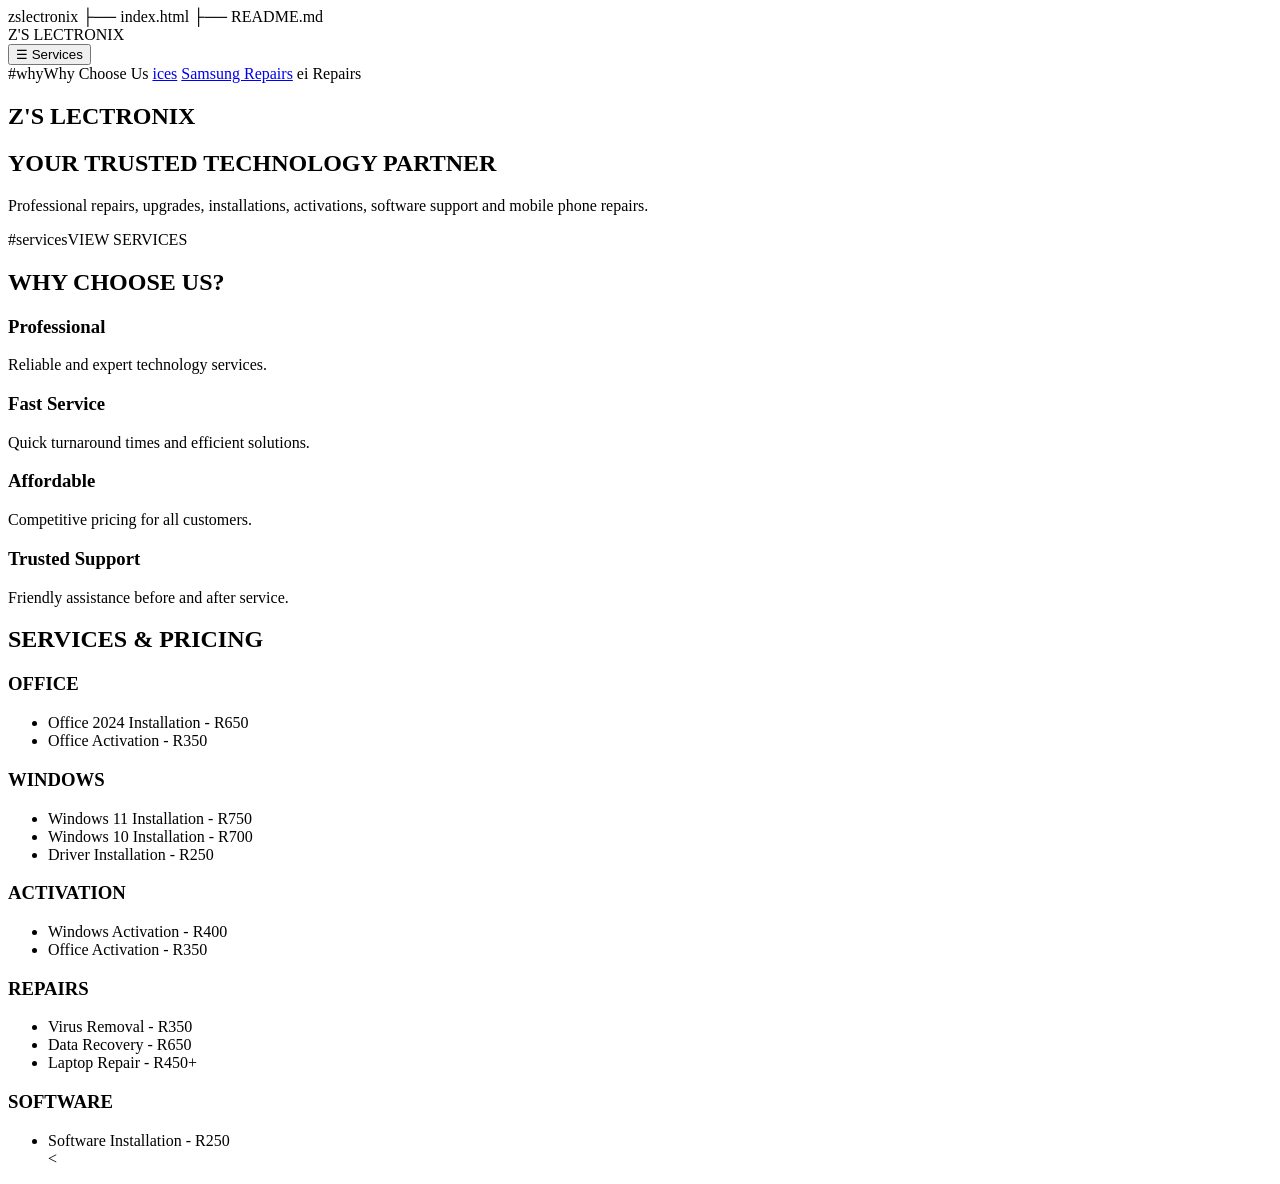
==== commit 2da84ac1: "Update Lectronix-Popping-Store (2).html" ====
--- a/Lectronix-Popping-Store (2).html
+++ b/Lectronix-Popping-Store (2).html
@@ -1,3 +1,6 @@
+zslectronix
+├── index.html
+├── README.md
 <!DOCTYPE html>
 <html lang="en">
 <head>
